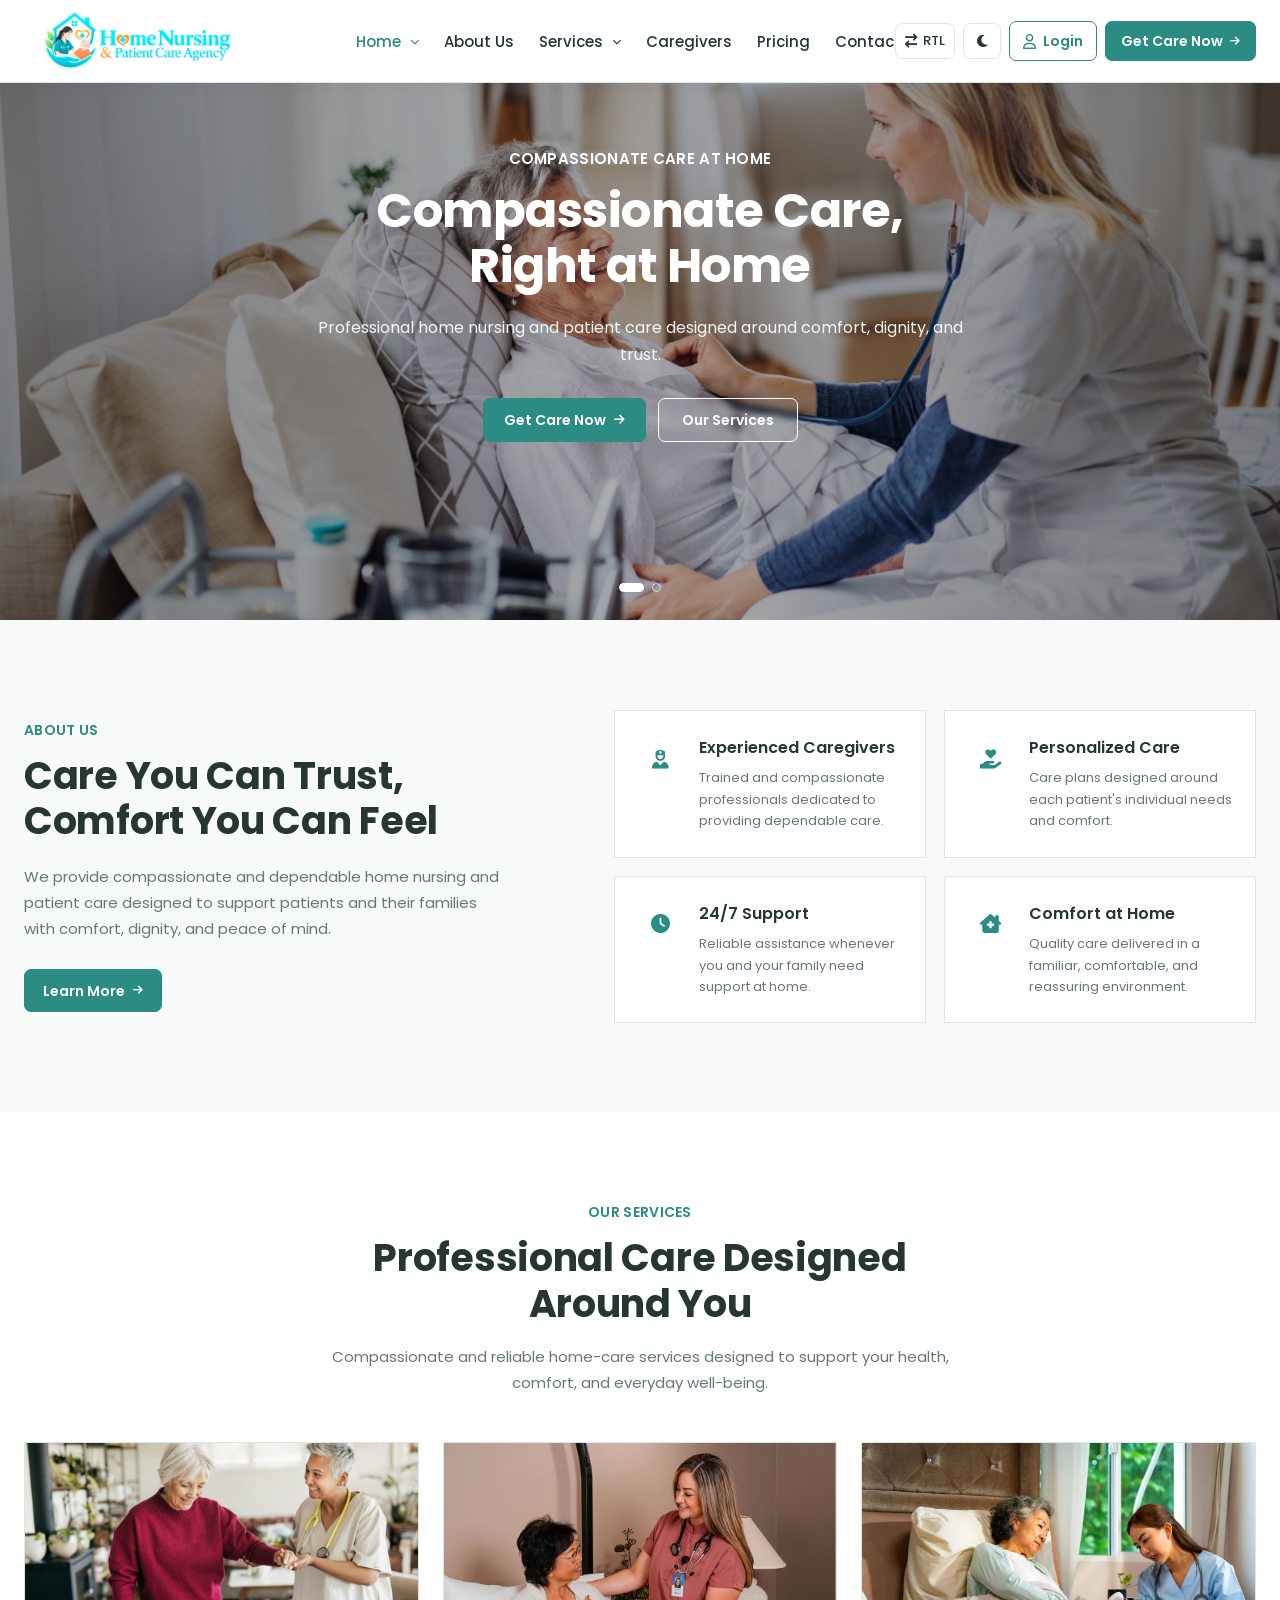
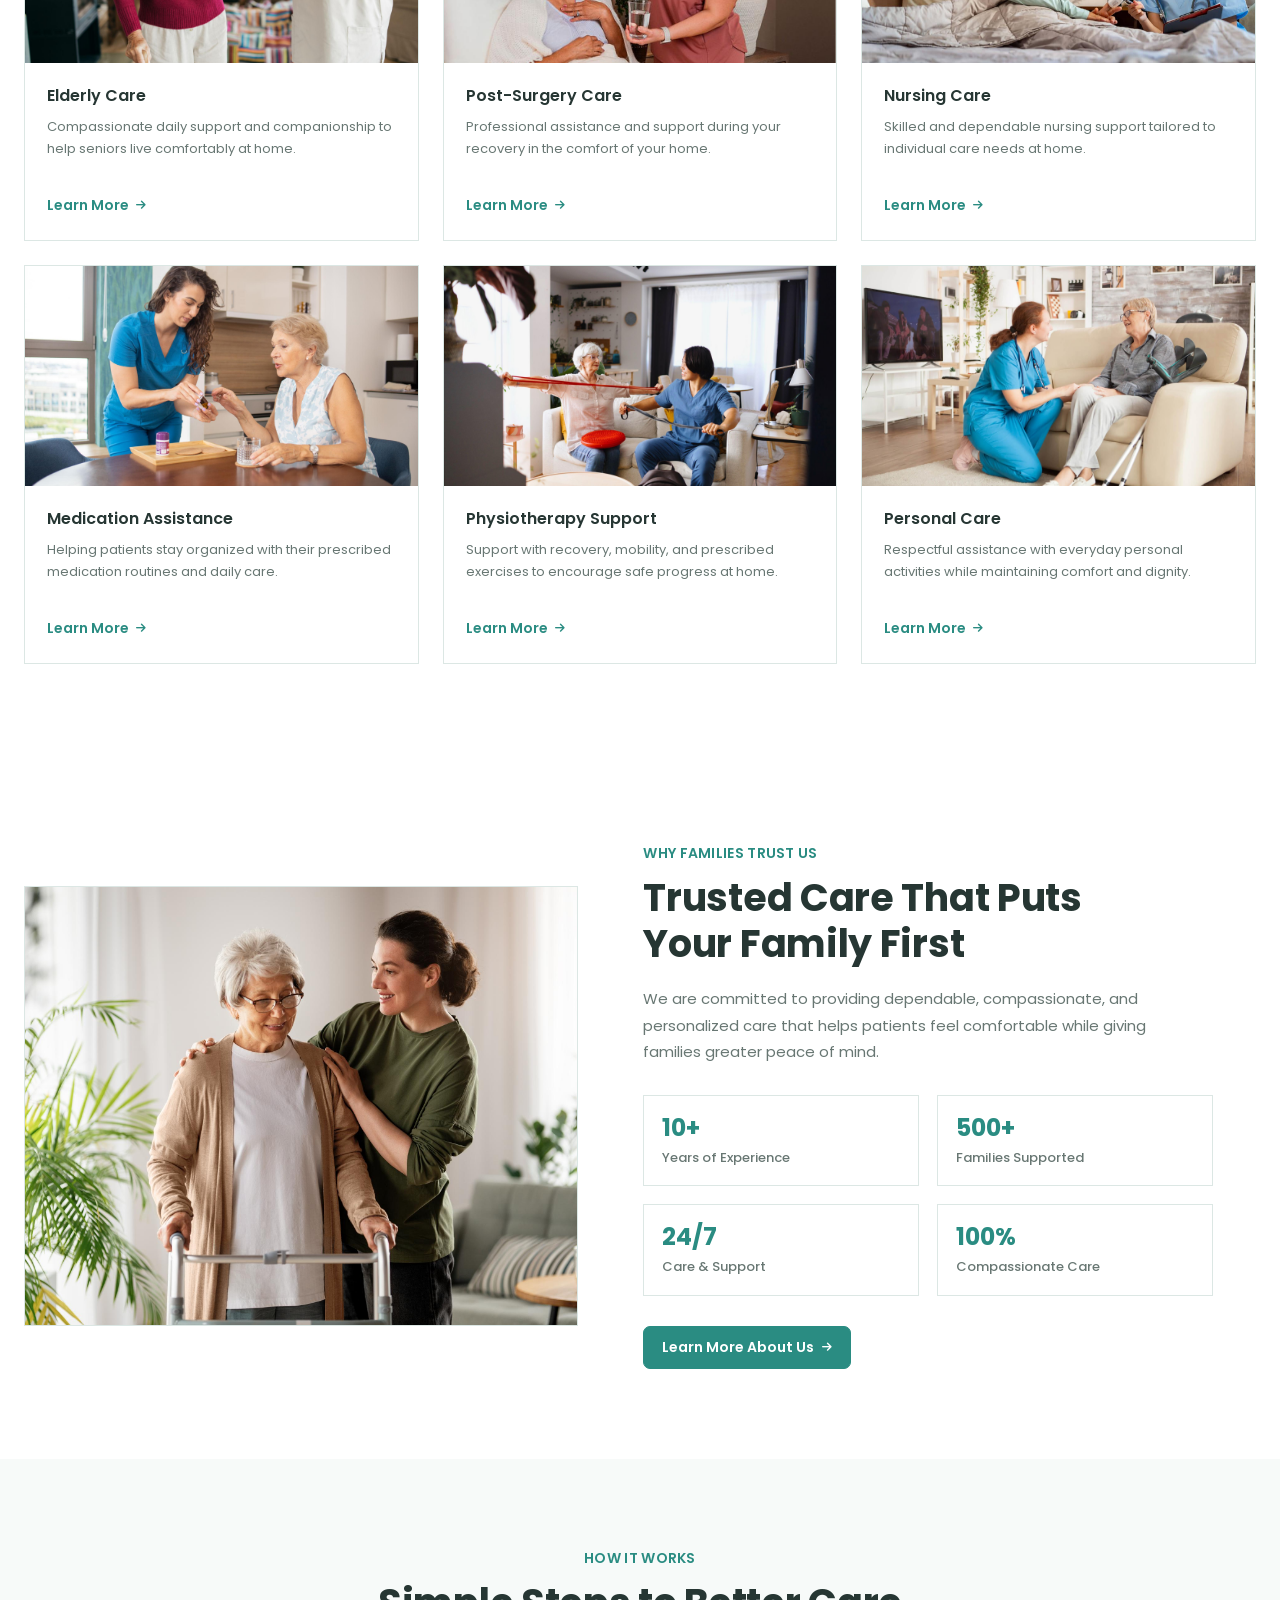
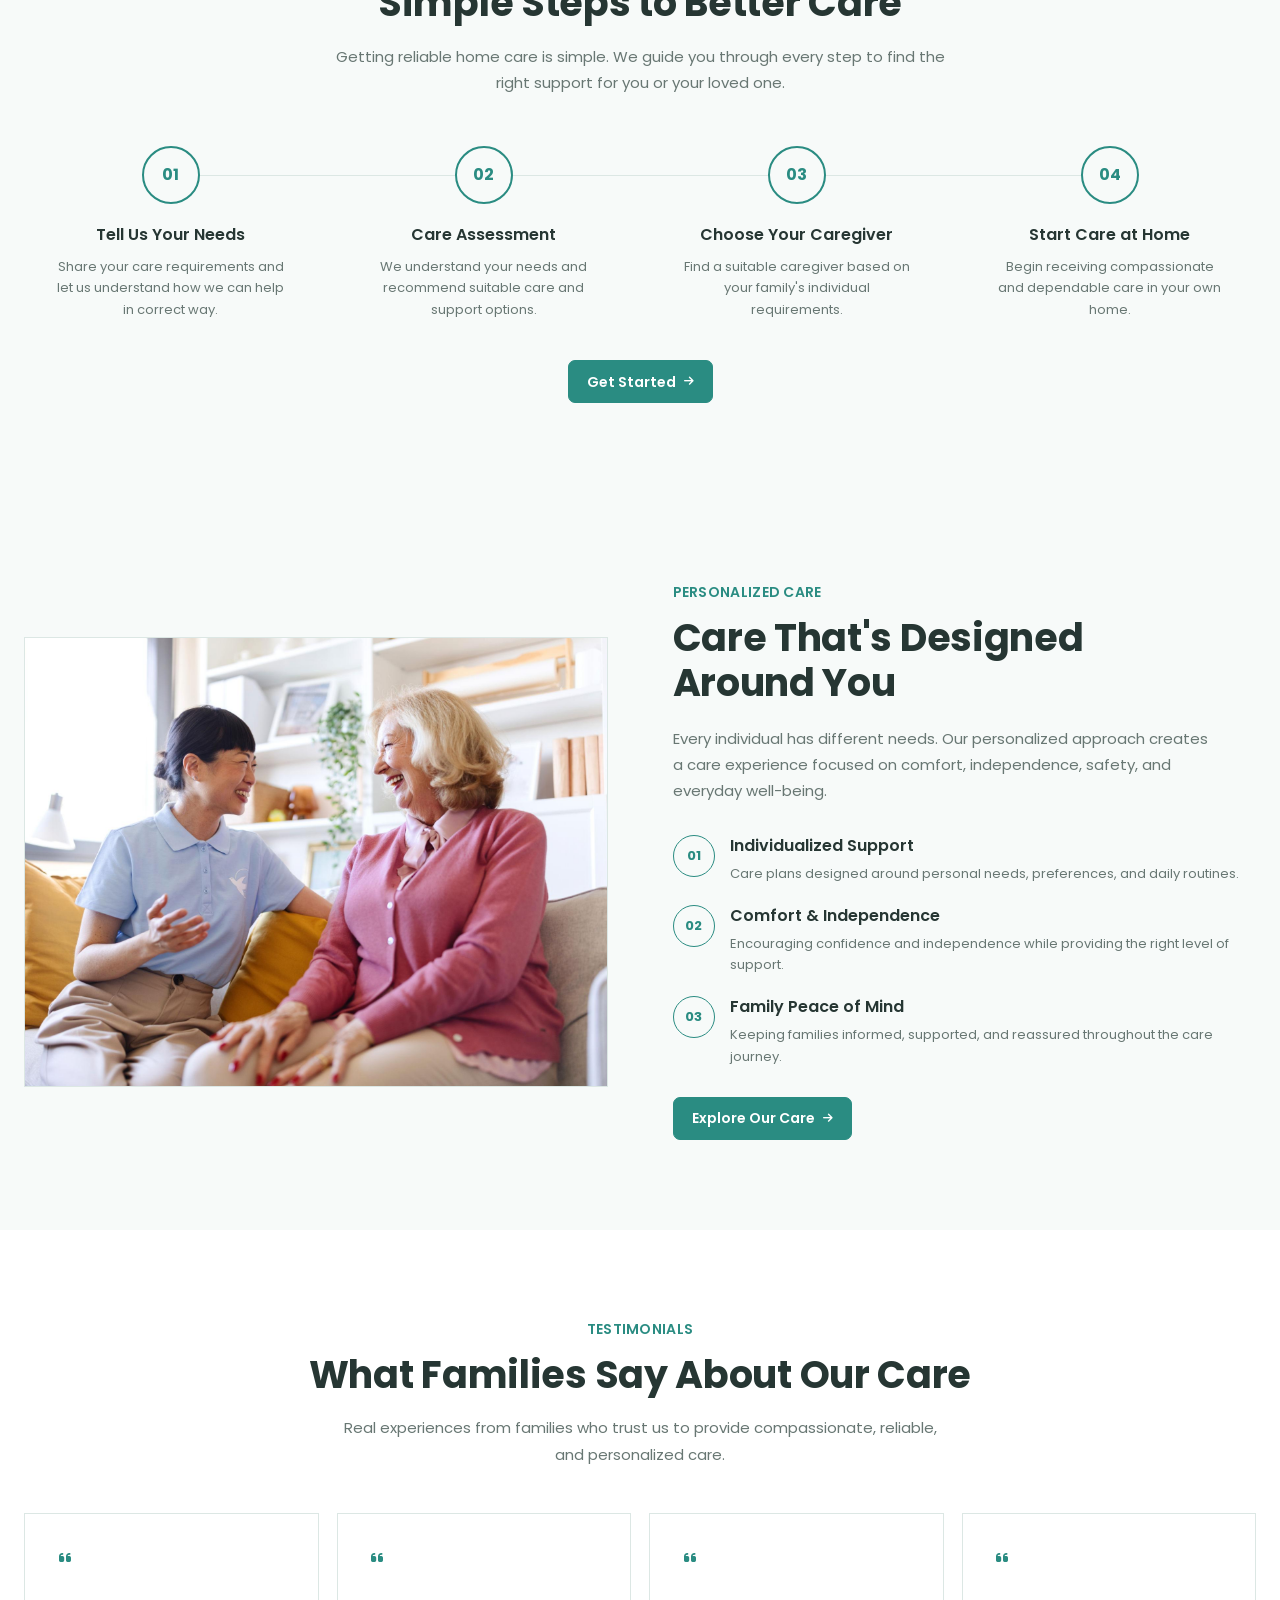
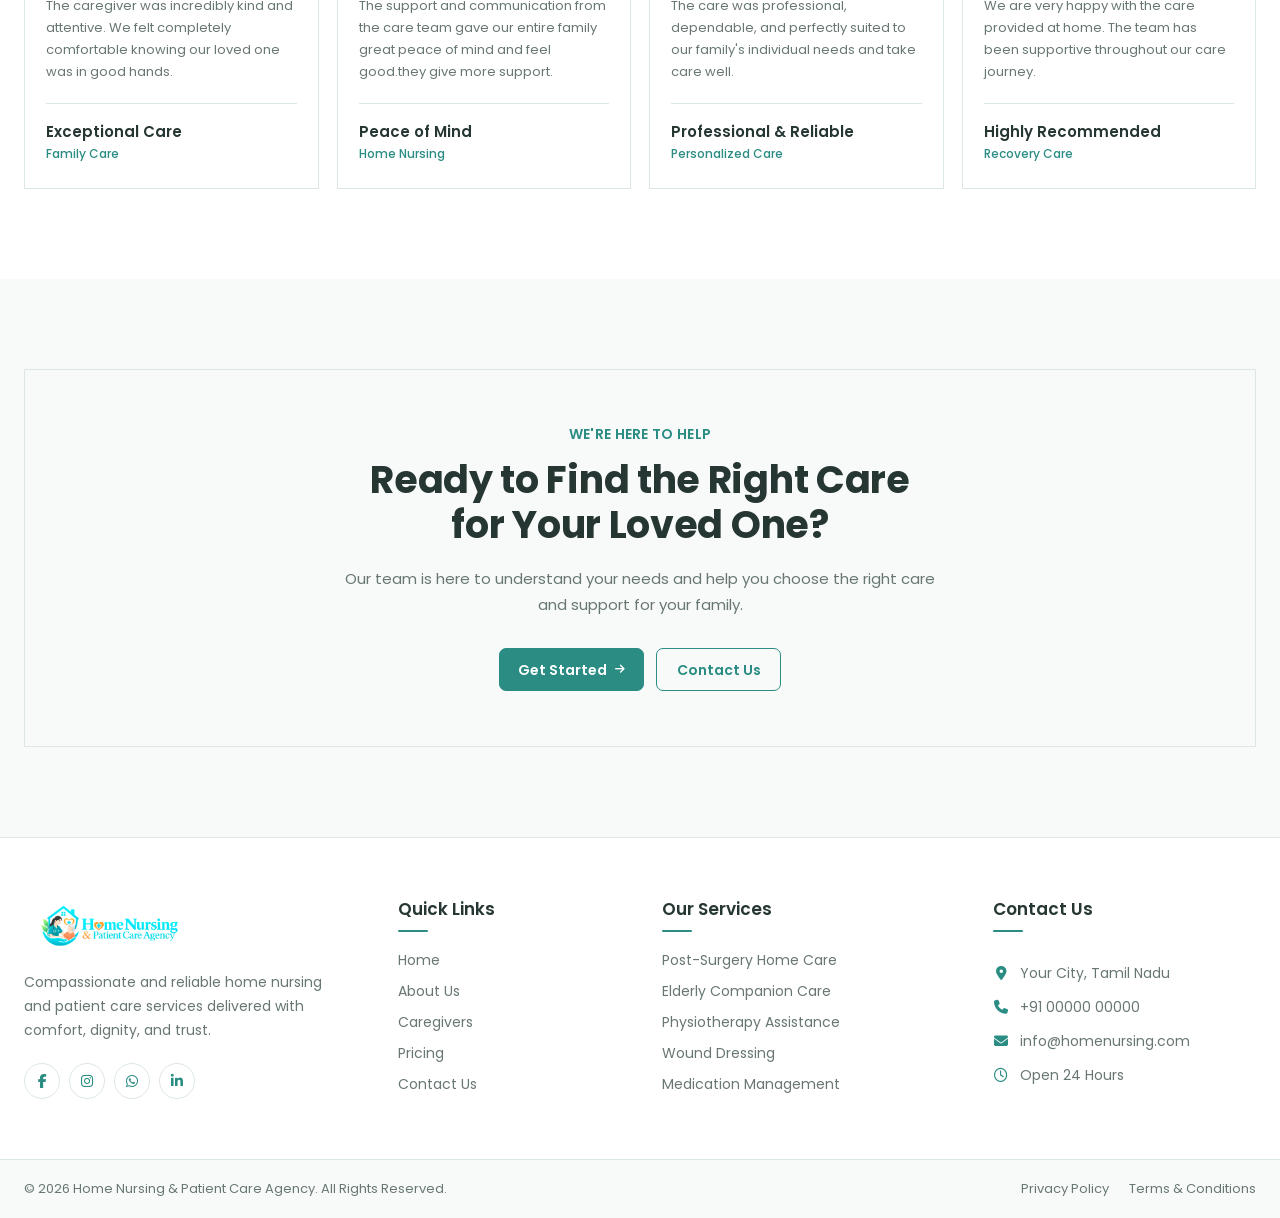
==== index.html @ c0f2a8a2 "Add files via upload" ====
<!DOCTYPE html>

<html lang="en">

<head>
  <meta charset="UTF-8">
  <meta name="viewport" content="width=device-width, initial-scale=1.0">
  <title>CareNest | Compassionate Home Nursing & Healthcare</title>

  <!-- Favicon -->

  <link rel="icon" type="image/png" href="images/logo.png">

  <!-- Google Fonts -->

  <link rel="preconnect" href="https://fonts.googleapis.com">

<link rel="preconnect"
      href="https://fonts.gstatic.com"
      crossorigin>

<link href="https://fonts.googleapis.com/css2?family=Poppins:wght@400;500;600;700&display=swap"
      rel="stylesheet">

<link rel="stylesheet"
      href="https://cdnjs.cloudflare.com/ajax/libs/font-awesome/6.5.1/css/all.min.css">


  <!-- CSS -->

  <link rel="stylesheet" href="css/style.css">
  <link rel="stylesheet" href="css/responsive.css">
</head>

<body>
    <!-- =========================================================
     SITE 8 - HOME NURSING & PATIENT CARE AGENCY
     HEADER
========================================================= -->

<header class="site-header" id="siteHeader">

    <div class="header-container">

        <!-- =========================
             LOGO
        ========================== -->
        <a href="index.html" class="site-logo" aria-label="Home Nursing & Patient Care Agency">

            <img
                src="images/logo.png"
                alt="Home Nursing & Patient Care Agency Logo"
                class="logo-image"
            >

        </a>


        <!-- =========================
             DESKTOP NAVIGATION
        ========================== -->
        <nav class="main-navigation" id="mainNavigation">

            <ul class="nav-list">

                <!-- HOME DROPDOWN -->
                <li class="nav-item has-dropdown">

                    <button
                        class="nav-link dropdown-toggle active"
                        type="button"
                        aria-expanded="false"
                        aria-haspopup="true"
                    >
                        <span>Home</span>
                        <i class="fa-solid fa-chevron-down dropdown-icon"></i>
                    </button>

                    <ul class="dropdown-menu home-dropdown">

                        <li>
                            <a href="index.html" class="dropdown-link active">
                                Home 1
                            </a>
                        </li>

                        <li>
                            <a href="home2.html" class="dropdown-link">
                                Home 2
                            </a>
                        </li>

                    </ul>

                </li>


                <!-- ABOUT US -->
                <li class="nav-item">

                    <a href="about.html" class="nav-link">
                        About Us
                    </a>

                </li>


                <!-- SERVICES DROPDOWN -->
                <li class="nav-item has-dropdown">

                    <button
                        class="nav-link dropdown-toggle"
                        type="button"
                        aria-expanded="false"
                        aria-haspopup="true"
                    >
                        <span>Services</span>
                        <i class="fa-solid fa-chevron-down dropdown-icon"></i>
                    </button>

                    <ul class="dropdown-menu services-dropdown">

                        <li>
                            <a href="post-surgery.html" class="dropdown-link">
                                Post-Surgery Home Care
                            </a>
                        </li>

                        <li>
                            <a href="elderly-care.html" class="dropdown-link">
                                Elderly Companion Care
                            </a>
                        </li>

                        <li>
                            <a href="physiotherapy.html" class="dropdown-link">
                                Physiotherapy Assistance
                            </a>
                        </li>

                        <li>
                            <a href="wound-dressing.html" class="dropdown-link">
                                Wound Dressing
                            </a>
                        </li>

                        <li>
                            <a href="medication.html" class="dropdown-link">
                                Medication Management
                            </a>
                        </li>

                    </ul>

                </li>


                <!-- CAREGIVERS -->
                <li class="nav-item">

                    <a href="caregivers.html" class="nav-link">
                        Caregivers
                    </a>

                </li>


                <!-- PRICING -->
                <li class="nav-item">

                    <a href="pricing.html" class="nav-link">
                        Pricing
                    </a>

                </li>


                <!-- CONTACT -->
                <li class="nav-item">

                    <a href="contact.html" class="nav-link">
                        Contact Us
                    </a>

                </li>

            </ul>

        </nav>


        <!-- =========================
             HEADER ACTIONS
        ========================== -->
        <div class="header-actions">

            <!-- RTL BUTTON -->
            <button
                type="button"
                class="header-icon-button rtl-toggle"
                id="rtlToggle"
                aria-label="Toggle RTL direction"
                title="Toggle RTL"
            >
                <i class="fa-solid fa-arrow-right-arrow-left"></i>
                <span>RTL</span>
            </button>


            <!-- DARK MODE -->
            <button
                type="button"
                class="header-icon-button theme-toggle"
                id="themeToggle"
                aria-label="Toggle dark mode"
                title="Toggle dark mode"
            >
                <i class="fa-solid fa-moon theme-icon"></i>
            </button>


            <!-- LOGIN -->
            <a href="login.html" class="login-button">
                <i class="fa-regular fa-user"></i>
                <span>Login</span>
            </a>


            <!-- GET CARE NOW -->
            <a href="carenow.html" class="care-button">
                <span>Get Care Now</span>
                <i class="fa-solid fa-arrow-right"></i>
            </a>

        </div>


        <!-- =========================
             MOBILE HAMBURGER
        ========================== -->
        <button
            type="button"
            class="hamburger-button"
            id="hamburgerButton"
            aria-label="Open navigation menu"
            aria-expanded="false"
            aria-controls="mobileMenu"
        >

            <span class="hamburger-line"></span>
            <span class="hamburger-line"></span>
            <span class="hamburger-line"></span>

        </button>

    </div>


    <!-- =====================================================
         MOBILE NAVIGATION
    ====================================================== -->
    <div class="mobile-menu" id="mobileMenu">

        <div class="mobile-menu-inner">

            <!-- MOBILE NAVIGATION -->
            <nav class="mobile-navigation">

                <ul class="mobile-nav-list">

                    <!-- MOBILE HOME DROPDOWN -->
                    <li class="mobile-nav-item mobile-has-dropdown">

                        <button
                            type="button"
                            class="mobile-nav-link mobile-dropdown-toggle active"
                            aria-expanded="false"
                        >

                            <span>Home</span>

                            <i class="fa-solid fa-chevron-down"></i>

                        </button>


                        <ul class="mobile-dropdown-menu">

                            <li>
                                <a href="index.html" class="mobile-dropdown-link active">
                                    Home 1
                                </a>
                            </li>

                            <li>
                                <a href="home2.html" class="mobile-dropdown-link">
                                    Home 2
                                </a>
                            </li>

                        </ul>

                    </li>


                    <!-- ABOUT -->
                    <li class="mobile-nav-item">

                        <a href="about.html" class="mobile-nav-link">
                            About Us
                        </a>

                    </li>


                    <!-- MOBILE SERVICES DROPDOWN -->
                    <li class="mobile-nav-item mobile-has-dropdown">

                        <button
                            type="button"
                            class="mobile-nav-link mobile-dropdown-toggle"
                            aria-expanded="false"
                        >

                            <span>Services</span>

                            <i class="fa-solid fa-chevron-down"></i>

                        </button>


                        <ul class="mobile-dropdown-menu">

                            <li>
                                <a
                                    href="post-surgery.html"
                                    class="mobile-dropdown-link"
                                >
                                    Post-Surgery Home Care
                                </a>
                            </li>

                            <li>
                                <a
                                    href="elderly-care.html"
                                    class="mobile-dropdown-link"
                                >
                                    Elderly Companion Care
                                </a>
                            </li>

                            <li>
                                <a
                                    href="physiotherapy.html"
                                    class="mobile-dropdown-link"
                                >
                                    Physiotherapy Assistance
                                </a>
                            </li>

                            <li>
                                <a
                                    href="wound-dressing.html"
                                    class="mobile-dropdown-link"
                                >
                                    Wound Dressing
                                </a>
                            </li>

                            <li>
                                <a
                                    href="medication.html"
                                    class="mobile-dropdown-link"
                                >
                                    Medication Management
                                </a>
                            </li>

                        </ul>

                    </li>


                    <!-- CAREGIVERS -->
                    <li class="mobile-nav-item">

                        <a href="caregivers.html" class="mobile-nav-link">
                            Caregivers
                        </a>

                    </li>


                    <!-- PRICING -->
                    <li class="mobile-nav-item">

                        <a href="pricing.html" class="mobile-nav-link">
                            Pricing
                        </a>

                    </li>


                    <!-- CONTACT -->
                    <li class="mobile-nav-item">

                        <a href="contact.html" class="mobile-nav-link">
                            Contact Us
                        </a>

                    </li>

                </ul>

            </nav>


            <!-- =============================================
                 MOBILE ACTIONS
            ============================================== -->
            <div class="mobile-header-actions">

                <!-- RTL -->
                <button
                    type="button"
                    class="mobile-action-button rtl-toggle"
                    id="mobileRtlToggle"
                >
                    <i class="fa-solid fa-arrow-right-arrow-left"></i>
                    <span>RTL</span>
                </button>


                <!-- DARK MODE -->
                <button
                    type="button"
                    class="mobile-action-button theme-toggle"
                    id="mobileThemeToggle"
                >
                    <i class="fa-solid fa-moon theme-icon"></i>
                    <span>Dark Mode</span>
                </button>


                <!-- LOGIN -->
                <a href="login.html" class="mobile-login-button">

                    <i class="fa-regular fa-user"></i>
                    <span>Login</span>

                </a>


                <!-- GET CARE NOW -->
                <a href="carenow.html" class="mobile-care-button">

                    <span>Get Care Now</span>

                    <i class="fa-solid fa-arrow-right"></i>

                </a>

            </div>

        </div>

    </div>

</header>
<!-- =========================================================
     HOME 1 - HERO SECTION
     2 SLIDES | CENTER CONTENT | IMAGE BACKGROUND
     NO PREVIOUS / NEXT BUTTONS
========================================================= -->

<section class="hero-section" id="homeHero">

    <div class="hero-slider">

        <!-- =================================================
             SLIDE 1
        ================================================== -->

        <div class="hero-slide active"
             style="background-image: url('images/hero-home1.jpg');">

            <div class="hero-overlay"></div>

            <div class="hero-content">

                <span class="hero-subtitle">
                    Compassionate Care at Home
                </span>

                <h1 class="hero-title">
                    Compassionate Care,
                    <br>
                    Right at Home
                </h1>

                <p class="hero-description">
                    Professional home nursing and patient care
                    designed around comfort, dignity, and trust.
                </p>

                <div class="hero-actions">

                    <a href="contact.html"
                       class="hero-primary-button">

                        <span>Get Care Now</span>

                        <i class="fa-solid fa-arrow-right"></i>

                    </a>

                    <a href="#services"
                       class="hero-secondary-button">

                        <span>Our Services</span>

                    </a>

                </div>

            </div>

        </div>


        <!-- =================================================
             SLIDE 2
        ================================================== -->

        <div class="hero-slide"
             style="background-image: url('images/hero1-home1.jpg');">

            <div class="hero-overlay"></div>

            <div class="hero-content">

                <span class="hero-subtitle">
                    Trusted Support for Every Journey
                </span>

                <h2 class="hero-title">
                    Trusted Support for
                    <br>
                    Every Stage of Recovery
                </h2>

                <p class="hero-description">
                    From post-surgery care to elderly assistance,
                    our caregivers are here to support you and
                    your family.
                </p>

                <div class="hero-actions">

                    <a href="caregivers.html"
                       class="hero-primary-button">

                        <span>Book a Caregiver</span>

                        <i class="fa-solid fa-arrow-right"></i>

                    </a>

                    <a href="about.html"
                       class="hero-secondary-button">

                        <span>Learn More</span>

                    </a>

                </div>

            </div>

        </div>

    </div>


    <!-- =================================================
         SLIDE INDICATORS
         NO PREVIOUS / NEXT BUTTONS
    ================================================== -->

    <div class="hero-indicators"
         aria-label="Hero slides">

        <button
            type="button"
            class="hero-indicator active"
            data-slide="0"
            aria-label="Slide 1">
        </button>

        <button
            type="button"
            class="hero-indicator"
            data-slide="1"
            aria-label="Slide 2">
        </button>

    </div>

</section>
<!-- =========================================================
     HOME 1 - WHY CHOOSE US
     PART 1: HTML
========================================================= -->

<section class="why-choose-section" id="whyChoose">

    <div class="why-choose-container">

        <!-- =================================================
             LEFT CONTENT
        ================================================== -->

        <div class="why-choose-content">

            <span class="section-subtitle">
                About Us
            </span>

            <h2 class="section-title">
                Care You Can Trust,
                <br>
                Comfort You Can Feel
            </h2>

            <p class="why-choose-description">
                We provide compassionate and dependable home
                nursing and patient care designed to support
                patients and their families with comfort,
                dignity, and peace of mind.
            </p>

            <a href="about.html"
               class="why-choose-button">

                <span>Learn More</span>

                <i class="fa-solid fa-arrow-right"></i>

            </a>

        </div>


        <!-- =================================================
             RIGHT BENEFITS
        ================================================== -->

        <div class="why-choose-grid">

            <!-- Benefit 1 -->

            <div class="why-choose-card">

                <div class="why-choose-icon">
                    <i class="fa-solid fa-user-nurse"></i>
                </div>

                <div class="why-choose-card-content">

                    <h3>
                        Experienced Caregivers
                    </h3>

                    <p>
                        Trained and compassionate professionals
                        dedicated to providing dependable care.
                    </p>

                </div>

            </div>


            <!-- Benefit 2 -->

            <div class="why-choose-card">

                <div class="why-choose-icon">
                    <i class="fa-solid fa-hand-holding-heart"></i>
                </div>

                <div class="why-choose-card-content">

                    <h3>
                        Personalized Care
                    </h3>

                    <p>
                        Care plans designed around each
                        patient's individual needs and comfort.
                    </p>

                </div>

            </div>


            <!-- Benefit 3 -->

            <div class="why-choose-card">

                <div class="why-choose-icon">
                    <i class="fa-solid fa-clock"></i>
                </div>

                <div class="why-choose-card-content">

                    <h3>
                        24/7 Support
                    </h3>

                    <p>
                        Reliable assistance whenever you and
                        your family need support at home.
                    </p>

                </div>

            </div>


            <!-- Benefit 4 -->

            <div class="why-choose-card">

                <div class="why-choose-icon">
                    <i class="fa-solid fa-house-chimney-medical"></i>
                </div>

                <div class="why-choose-card-content">

                    <h3>
                        Comfort at Home
                    </h3>

                    <p>
                        Quality care delivered in a familiar,
                        comfortable, and reassuring environment.
                    </p>

                </div>

            </div>

        </div>

    </div>

</section>
<!-- =========================================================
     HOME 1 - OUR SERVICES
     PART 1: HTML
     IMAGE BASED SERVICE CARDS
========================================================= -->

<section class="services-section" id="services">

    <div class="services-container">

        <!-- =================================================
             SECTION HEADER
        ================================================== -->

        <div class="services-header">

            <span class="section-subtitle">
                Our Services
            </span>

            <h2 class="section-title">
                Professional Care Designed
                <br>
                Around You
            </h2>

            <p class="services-intro">
                Compassionate and reliable home-care services
                designed to support your health, comfort, and
                everyday well-being.
            </p>

        </div>


        <!-- =================================================
             SERVICES GRID
        ================================================== -->

        <div class="services-grid">


            <!-- =================================================
                 SERVICE 1 - ELDERLY CARE
            ================================================== -->

            <article class="service-card">

                <div class="service-image">

                    <img
                        src="images/service-elderly-care.jpg"
                        alt="Elderly care at home"
                        loading="lazy"
                    >

                </div>

                <div class="service-content">

                    <h3>
                        Elderly Care
                    </h3>

                    <p>
                        Compassionate daily support and
                        companionship to help seniors live
                        comfortably at home.
                    </p>

                    <a href="services.html#elderly-care"
                       class="service-link">

                        <span>Learn More</span>

                        <i class="fa-solid fa-arrow-right"></i>

                    </a>

                </div>

            </article>


            <!-- =================================================
                 SERVICE 2 - POST SURGERY CARE
            ================================================== -->

            <article class="service-card">

                <div class="service-image">

                    <img
                        src="images/service-post-surgery.jpg"
                        alt="Post-surgery care at home"
                        loading="lazy"
                    >

                </div>

                <div class="service-content">

                    <h3>
                        Post-Surgery Care
                    </h3>

                    <p>
                        Professional assistance and support
                        during your recovery in the comfort
                        of your home.
                    </p>

                    <a href="services.html#post-surgery-care"
                       class="service-link">

                        <span>Learn More</span>

                        <i class="fa-solid fa-arrow-right"></i>

                    </a>

                </div>

            </article>


            <!-- =================================================
                 SERVICE 3 - NURSING CARE
            ================================================== -->

            <article class="service-card">

                <div class="service-image">

                    <img
                        src="images/service-nursing-care.jpg"
                        alt="Professional nursing care at home"
                        loading="lazy"
                    >

                </div>

                <div class="service-content">

                    <h3>
                        Nursing Care
                    </h3>

                    <p>
                        Skilled and dependable nursing support
                        tailored to individual care needs
                        at home.
                    </p>

                    <a href="services.html#nursing-care"
                       class="service-link">

                        <span>Learn More</span>

                        <i class="fa-solid fa-arrow-right"></i>

                    </a>

                </div>

            </article>


            <!-- =================================================
                 SERVICE 4 - MEDICATION ASSISTANCE
            ================================================== -->

            <article class="service-card">

                <div class="service-image">

                    <img
                        src="images/service-medication.jpg"
                        alt="Medication assistance at home"
                        loading="lazy"
                    >

                </div>

                <div class="service-content">

                    <h3>
                        Medication Assistance
                    </h3>

                    <p>
                        Helping patients stay organized with
                        their prescribed medication routines
                        and daily care.
                    </p>

                    <a href="services.html#medication-assistance"
                       class="service-link">

                        <span>Learn More</span>

                        <i class="fa-solid fa-arrow-right"></i>

                    </a>

                </div>

            </article>


            <!-- =================================================
                 SERVICE 5 - PHYSIOTHERAPY SUPPORT
            ================================================== -->

            <article class="service-card">

                <div class="service-image">

                    <img
                        src="images/service-physiotherapy.jpg"
                        alt="Physiotherapy support at home"
                        loading="lazy"
                    >

                </div>

                <div class="service-content">

                    <h3>
                        Physiotherapy Support
                    </h3>

                    <p>
                        Support with recovery, mobility, and
                        prescribed exercises to encourage
                        safe progress at home.
                    </p>

                    <a href="services.html#physiotherapy"
                       class="service-link">

                        <span>Learn More</span>

                        <i class="fa-solid fa-arrow-right"></i>

                    </a>

                </div>

            </article>


            <!-- =================================================
                 SERVICE 6 - PERSONAL CARE
            ================================================== -->

            <article class="service-card">

                <div class="service-image">

                    <img
                        src="images/service-personal-care.jpg"
                        alt="Personal care assistance at home"
                        loading="lazy"
                    >

                </div>

                <div class="service-content">

                    <h3>
                        Personal Care
                    </h3>

                    <p>
                        Respectful assistance with everyday
                        personal activities while maintaining
                        comfort and dignity.
                    </p>

                    <a href="services.html#personal-care"
                       class="service-link">

                        <span>Learn More</span>

                        <i class="fa-solid fa-arrow-right"></i>

                    </a>

                </div>

            </article>


        </div>

    </div>

</section>
<!-- =========================================================
     HOME 1 - WHY FAMILIES TRUST US
     PART 1: HTML
========================================================= -->

<section class="trust-section" id="whyTrust">

    <div class="trust-container">

        <!-- =================================================
             LEFT IMAGE
        ================================================== -->

        <div class="trust-image-wrapper">

            <img
                src="images/why-families-trust.jpg"
                alt="Caregiver providing compassionate care at home"
                loading="lazy"
            >

        </div>


        <!-- =================================================
             RIGHT CONTENT
        ================================================== -->

        <div class="trust-content">

            <span class="section-subtitle">
                Why Families Trust Us
            </span>

            <h2 class="section-title">
                Trusted Care That Puts
                <br>
                Your Family First
            </h2>

            <p class="trust-description">
                We are committed to providing dependable,
                compassionate, and personalized care that
                helps patients feel comfortable while giving
                families greater peace of mind.
            </p>


            <!-- =================================================
                 TRUST STATS
            ================================================== -->

            <div class="trust-stats">


                <!-- STAT 1 -->

                <div class="trust-stat">

                    <strong>
                        10+
                    </strong>

                    <span>
                        Years of Experience
                    </span>

                </div>


                <!-- STAT 2 -->

                <div class="trust-stat">

                    <strong>
                        500+
                    </strong>

                    <span>
                        Families Supported
                    </span>

                </div>


                <!-- STAT 3 -->

                <div class="trust-stat">

                    <strong>
                        24/7
                    </strong>

                    <span>
                        Care &amp; Support
                    </span>

                </div>


                <!-- STAT 4 -->

                <div class="trust-stat">

                    <strong>
                        100%
                    </strong>

                    <span>
                        Compassionate Care
                    </span>

                </div>


            </div>


            <!-- =================================================
                 CTA
            ================================================== -->

            <a href="about.html"
               class="trust-button">

                <span>
                    Learn More About Us
                </span>

                <i class="fa-solid fa-arrow-right"></i>

            </a>

        </div>

    </div>

</section>
<!-- =========================================================
     HOME 1 - HOW IT WORKS
     PART 1: HTML
     4 STEP CARE PROCESS
========================================================= -->

<section class="how-it-works-section" id="howItWorks">

    <div class="how-it-works-container">

        <!-- =================================================
             SECTION HEADER
        ================================================== -->

        <div class="how-it-works-header">

            <span class="section-subtitle">
                How It Works
            </span>

            <h2 class="section-title">
                Simple Steps to Better Care
            </h2>

            <p class="how-it-works-intro">
                Getting reliable home care is simple.
                We guide you through every step to find
                the right support for you or your loved one.
            </p>

        </div>


        <!-- =================================================
             PROCESS STEPS
        ================================================== -->

        <div class="how-it-works-steps">


            <!-- =================================================
                 STEP 1
            ================================================== -->

            <div class="care-step">

                <div class="care-step-number">
                    01
                </div>

                <div class="care-step-line"></div>

                <div class="care-step-content">

                    <h3>
                        Tell Us Your Needs
                    </h3>

                    <p>
                        Share your care requirements and
                        let us understand how we can help in correct way.
                    </p>

                </div>

            </div>


            <!-- =================================================
                 STEP 2
            ================================================== -->

            <div class="care-step">

                <div class="care-step-number">
                    02
                </div>

                <div class="care-step-line"></div>

                <div class="care-step-content">

                    <h3>
                        Care Assessment
                    </h3>

                    <p>
                        We understand your needs and recommend
                        suitable care and support options.
                    </p>

                </div>

            </div>


            <!-- =================================================
                 STEP 3
            ================================================== -->

            <div class="care-step">

                <div class="care-step-number">
                    03
                </div>

                <div class="care-step-line"></div>

                <div class="care-step-content">

                    <h3>
                        Choose Your Caregiver
                    </h3>

                    <p>
                        Find a suitable caregiver based on
                        your family's individual requirements.
                    </p>

                </div>

            </div>


            <!-- =================================================
                 STEP 4
            ================================================== -->

            <div class="care-step">

                <div class="care-step-number">
                    04
                </div>

                <div class="care-step-content">

                    <h3>
                        Start Care at Home
                    </h3>

                    <p>
                        Begin receiving compassionate and
                        dependable care in your own home.
                    </p>

                </div>

            </div>


        </div>


        <!-- =================================================
             CTA
        ================================================== -->

        <div class="how-it-works-action">

            <a href="contact.html"
               class="how-it-works-button">

                <span>Get Started</span>

                <i class="fa-solid fa-arrow-right"></i>

            </a>

        </div>

    </div>

</section>
<!-- =========================================================
     HOME 1 - PERSONALIZED CARE
     PART 1: HTML
========================================================= -->

<section class="personalized-care-section" id="personalizedCare">

    <div class="personalized-care-container">

        <!-- =================================================
             IMAGE
        ================================================== -->

        <div class="personalized-care-image">

            <img
                src="images/personalized-care.jpg"
                alt="Caregiver providing personalized care at home"
                loading="lazy"
            >

        </div>


        <!-- =================================================
             CONTENT
        ================================================== -->

        <div class="personalized-care-content">

            <span class="section-subtitle">
                Personalized Care
            </span>

            <h2 class="section-title">
                Care That's Designed
                <br>
                Around You
            </h2>

            <p class="personalized-care-description">
                Every individual has different needs. Our
                personalized approach creates a care experience
                focused on comfort, independence, safety, and
                everyday well-being.
            </p>


            <!-- =================================================
                 CARE FEATURES
            ================================================== -->

            <div class="personalized-care-features">


                <!-- FEATURE 1 -->

                <div class="personalized-care-feature">

                    <div class="personalized-care-feature-number">
                        01
                    </div>

                    <div class="personalized-care-feature-content">

                        <h3>
                            Individualized Support
                        </h3>

                        <p>
                            Care plans designed around personal
                            needs, preferences, and daily routines.
                        </p>

                    </div>

                </div>


                <!-- FEATURE 2 -->

                <div class="personalized-care-feature">

                    <div class="personalized-care-feature-number">
                        02
                    </div>

                    <div class="personalized-care-feature-content">

                        <h3>
                            Comfort &amp; Independence
                        </h3>

                        <p>
                            Encouraging confidence and independence
                            while providing the right level of support.
                        </p>

                    </div>

                </div>


                <!-- FEATURE 3 -->

                <div class="personalized-care-feature">

                    <div class="personalized-care-feature-number">
                        03
                    </div>

                    <div class="personalized-care-feature-content">

                        <h3>
                            Family Peace of Mind
                        </h3>

                        <p>
                            Keeping families informed, supported,
                            and reassured throughout the care journey.
                        </p>

                    </div>

                </div>


            </div>


            <!-- =================================================
                 CTA
            ================================================== -->

            <a href="services.html"
               class="personalized-care-button">

                <span>
                    Explore Our Care
                </span>

                <i class="fa-solid fa-arrow-right"></i>

            </a>

        </div>

    </div>

</section>
<!-- =========================================================
     HOME 1 - TESTIMONIALS
     PART 1: HTML
     4 TESTIMONIAL CARDS
========================================================= -->

<section class="testimonials-section" id="testimonials">

    <div class="testimonials-container">

        <!-- =================================================
             SECTION HEADER
        ================================================== -->

        <div class="testimonials-header">

            <span class="section-subtitle">
                Testimonials
            </span>

            <h2 class="section-title">
                What Families Say About Our Care
            </h2>

            <p class="testimonials-intro">
                Real experiences from families who trust us
                to provide compassionate, reliable, and
                personalized care.
            </p>

        </div>


        <!-- =================================================
             TESTIMONIAL GRID
        ================================================== -->

        <div class="testimonials-grid">


            <!-- =================================================
                 TESTIMONIAL 1
            ================================================== -->

            <article class="testimonial-card">

                <div class="testimonial-quote">
                    <i class="fa-solid fa-quote-left"></i>
                </div>

                <p class="testimonial-text">
                    The caregiver was incredibly kind and
                    attentive. We felt completely comfortable
                    knowing our loved one was in good hands.
                </p>

                <div class="testimonial-divider"></div>

                <div class="testimonial-author">

                    <div class="testimonial-author-info">

                        <h3>
                            Exceptional Care
                        </h3>

                        <span>
                            Family Care
                        </span>

                    </div>

                </div>

            </article>


            <!-- =================================================
                 TESTIMONIAL 2
            ================================================== -->

            <article class="testimonial-card">

                <div class="testimonial-quote">
                    <i class="fa-solid fa-quote-left"></i>
                </div>

                <p class="testimonial-text">
                    The support and communication from the
                    care team gave our entire family great
                    peace of mind and feel good.they give more support.
                </p>

                <div class="testimonial-divider"></div>

                <div class="testimonial-author">

                    <div class="testimonial-author-info">

                        <h3>
                            Peace of Mind
                        </h3>

                        <span>
                            Home Nursing
                        </span>

                    </div>

                </div>

            </article>


            <!-- =================================================
                 TESTIMONIAL 3
            ================================================== -->

            <article class="testimonial-card">

                <div class="testimonial-quote">
                    <i class="fa-solid fa-quote-left"></i>
                </div>

                <p class="testimonial-text">
                    The care was professional, dependable,
                    and perfectly suited to our family's
                    individual needs and take care well.
                </p>

                <div class="testimonial-divider"></div>

                <div class="testimonial-author">

                    <div class="testimonial-author-info">

                        <h3>
                            Professional &amp; Reliable
                        </h3>

                        <span>
                            Personalized Care
                        </span>

                    </div>

                </div>

            </article>


            <!-- =================================================
                 TESTIMONIAL 4
            ================================================== -->

            <article class="testimonial-card">

                <div class="testimonial-quote">
                    <i class="fa-solid fa-quote-left"></i>
                </div>

                <p class="testimonial-text">
                    We are very happy with the care provided
                    at home. The team has been supportive
                    throughout our care journey.
                </p>

                <div class="testimonial-divider"></div>

                <div class="testimonial-author">

                    <div class="testimonial-author-info">

                        <h3>
                            Highly Recommended
                        </h3>

                        <span>
                            Recovery Care
                        </span>

                    </div>

                </div>

            </article>


        </div>

    </div>

</section>
<!-- =========================================================
     HOME 1 - FINAL CTA
     PART 1: HTML
========================================================= -->

<section class="final-cta-section" id="getCare">

    <div class="final-cta-container">

        <div class="final-cta-content">

            <span class="section-subtitle">
                We're Here to Help
            </span>

            <h2 class="section-title">
                Ready to Find the Right Care
                <br>
                for Your Loved One?
            </h2>

            <p class="final-cta-description">
                Our team is here to understand your needs
                and help you choose the right care and
                support for your family.
            </p>

            <div class="final-cta-buttons">

                <a href="contact.html"
                   class="final-cta-primary">

                    <span>
                        Get Started
                    </span>

                    <i class="fa-solid fa-arrow-right"></i>

                </a>

                <a href="contact.html"
                   class="final-cta-secondary">

                    <span>
                        Contact Us
                    </span>

                </a>

            </div>

        </div>

    </div>

</section>
<!-- =========================================================
     FOOTER
========================================================= -->

<footer class="site-footer">

    <div class="footer-container">

        <!-- =================================================
             FOOTER BRAND
        ================================================== -->

        <div class="footer-brand">

            <a href="home1.html" class="footer-logo">
                <img
                    src="images/logo.png"
                    alt="Home Nursing & Patient Care Agency"
                >
            </a>

            <p class="footer-description">
                Compassionate and reliable home nursing and
                patient care services delivered with comfort,
                dignity, and trust.
            </p>

            <div class="footer-social">

                <a href="#" aria-label="Facebook">
                    <i class="fa-brands fa-facebook-f"></i>
                </a>

                <a href="#" aria-label="Instagram">
                    <i class="fa-brands fa-instagram"></i>
                </a>

                <a href="#" aria-label="WhatsApp">
                    <i class="fa-brands fa-whatsapp"></i>
                </a>

                <a href="#" aria-label="LinkedIn">
                    <i class="fa-brands fa-linkedin-in"></i>
                </a>

            </div>

        </div>


        <!-- =================================================
             QUICK LINKS
        ================================================== -->

        <div class="footer-column">

            <h3 class="footer-title">
                Quick Links
            </h3>

            <ul class="footer-links">

                <li>
                    <a href="home1.html">Home</a>
                </li>

                <li>
                    <a href="about.html">About Us</a>
                </li>

                <li>
                    <a href="caregivers.html">Caregivers</a>
                </li>

                <li>
                    <a href="pricing.html">Pricing</a>
                </li>

                <li>
                    <a href="contact.html">Contact Us</a>
                </li>

            </ul>

        </div>


        <!-- =================================================
             OUR SERVICES
        ================================================== -->

        <div class="footer-column">

            <h3 class="footer-title">
                Our Services
            </h3>

            <ul class="footer-links">

                <li>
                    <a href="#">
                        Post-Surgery Home Care
                    </a>
                </li>

                <li>
                    <a href="#">
                        Elderly Companion Care
                    </a>
                </li>

                <li>
                    <a href="#">
                        Physiotherapy Assistance
                    </a>
                </li>

                <li>
                    <a href="#">
                        Wound Dressing
                    </a>
                </li>

                <li>
                    <a href="#">
                        Medication Management
                    </a>
                </li>

            </ul>

        </div>


        <!-- =================================================
             CONTACT INFORMATION
        ================================================== -->

        <div class="footer-column footer-contact">

            <h3 class="footer-title">
                Contact Us
            </h3>

            <div class="footer-contact-item">

                <i class="fa-solid fa-location-dot"></i>

                <span>
                    Your City, Tamil Nadu
                </span>

            </div>


            <div class="footer-contact-item">

                <i class="fa-solid fa-phone"></i>

                <a href="tel:+910000000000">
                    +91 00000 00000
                </a>

            </div>


            <div class="footer-contact-item">

                <i class="fa-solid fa-envelope"></i>

                <a href="mailto:info@homenursing.com">
                    info@homenursing.com
                </a>

            </div>


            <div class="footer-contact-item">

                <i class="fa-regular fa-clock"></i>

                <span>
                    Open 24 Hours
                </span>

            </div>

        </div>

    </div>


    <!-- =====================================================
         FOOTER BOTTOM
    ====================================================== -->

    <div class="footer-bottom">

        <div class="footer-bottom-container">

            <p>
                © 2026 Home Nursing & Patient Care Agency.
                All Rights Reserved.
            </p>

            <div class="footer-bottom-links">

                <a href="#">Privacy Policy</a>

                <a href="#">Terms & Conditions</a>

            </div>

        </div>

    </div>

</footer>


<!-- JS -->
<!-- Scroll To Top Button -->
<button class="scroll-top" id="scrollTop" aria-label="Scroll to top">
    <i class="fa-solid fa-arrow-up"></i>
</button>
  <script src="js/script.js"></script>

</body>
</html>
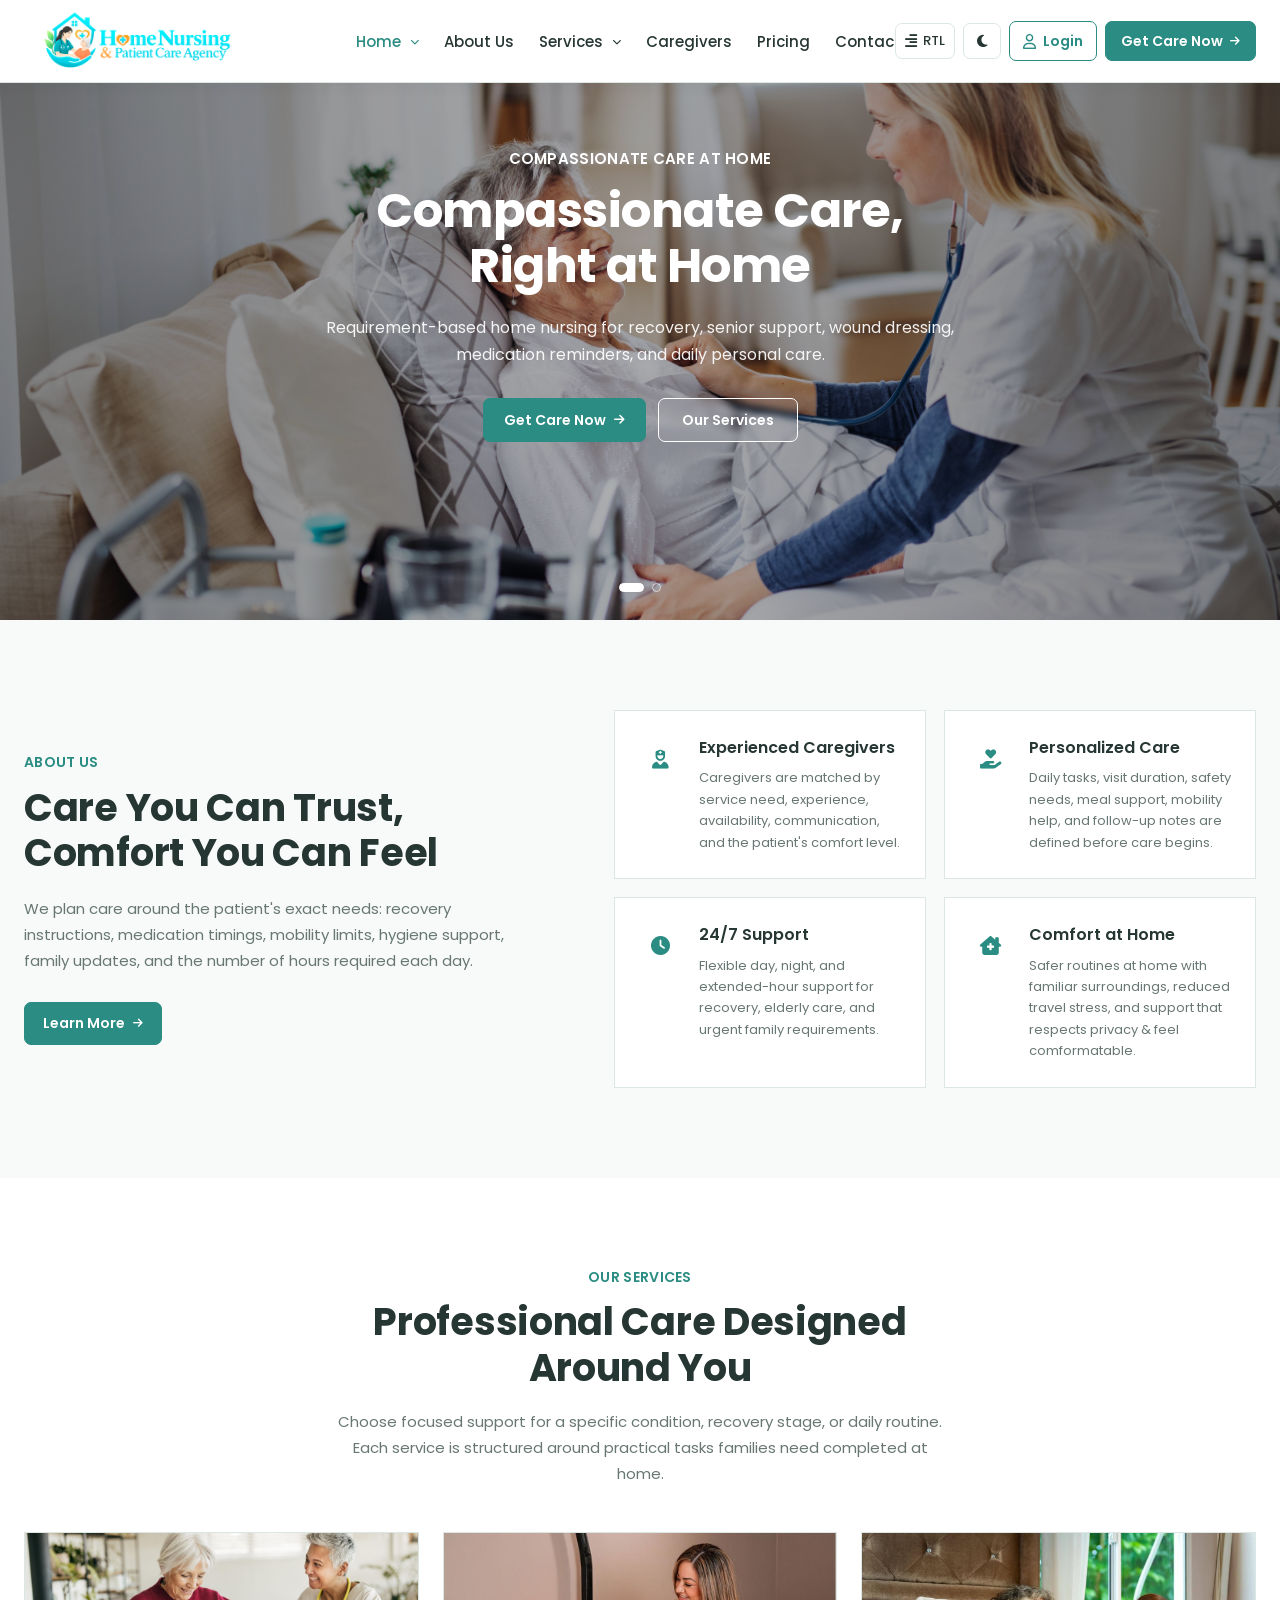
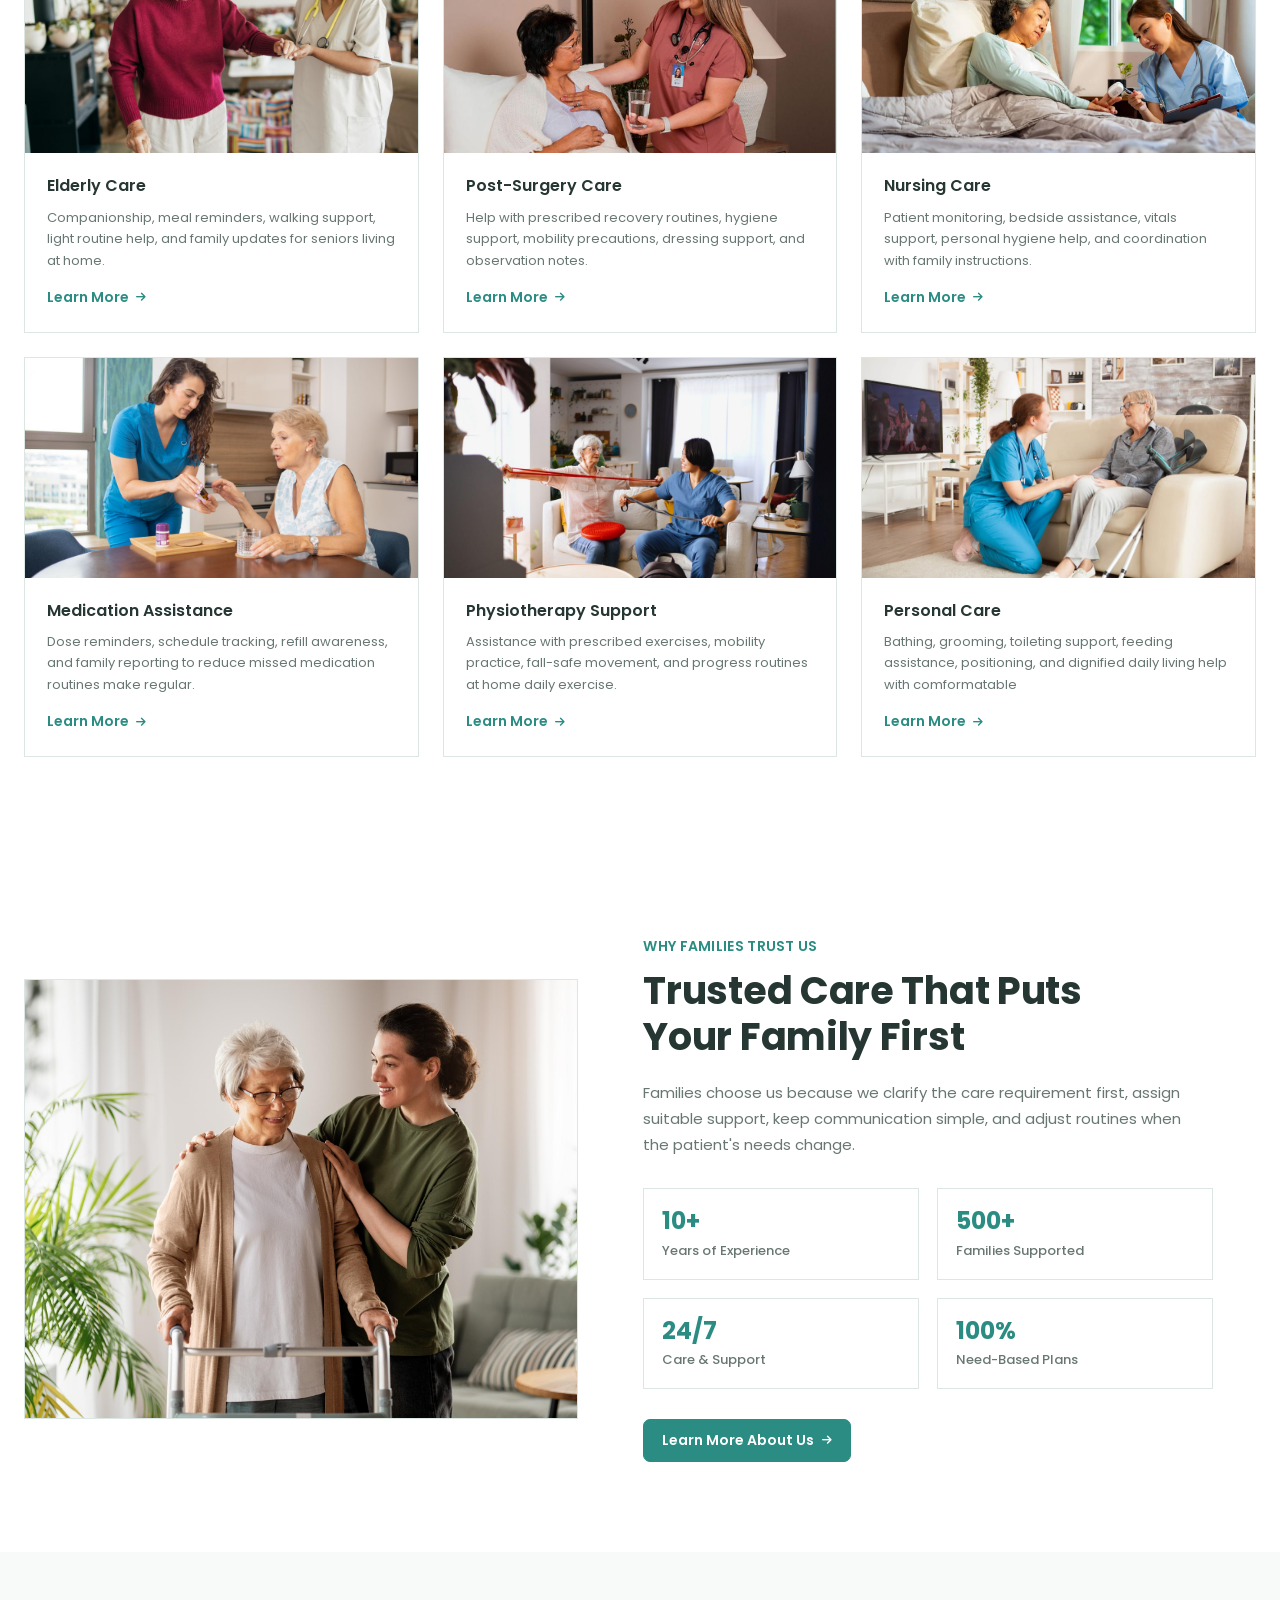
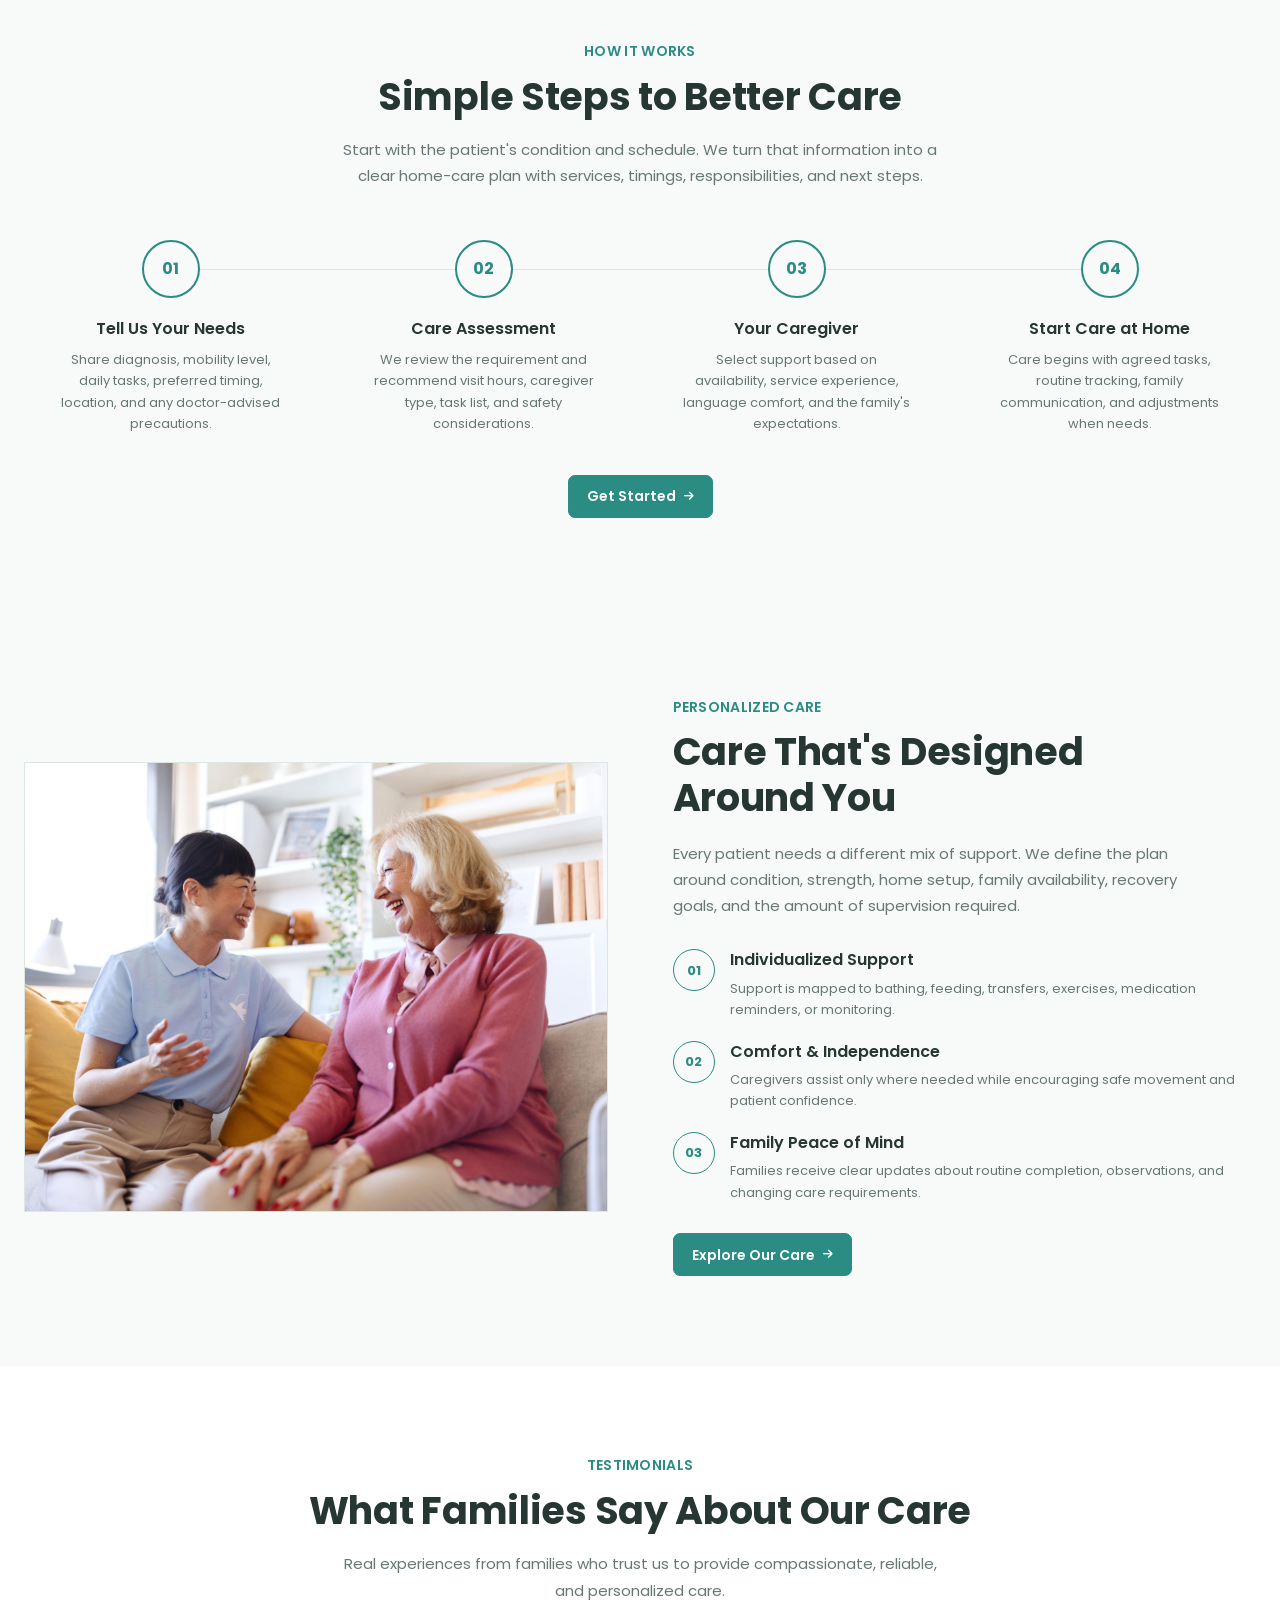
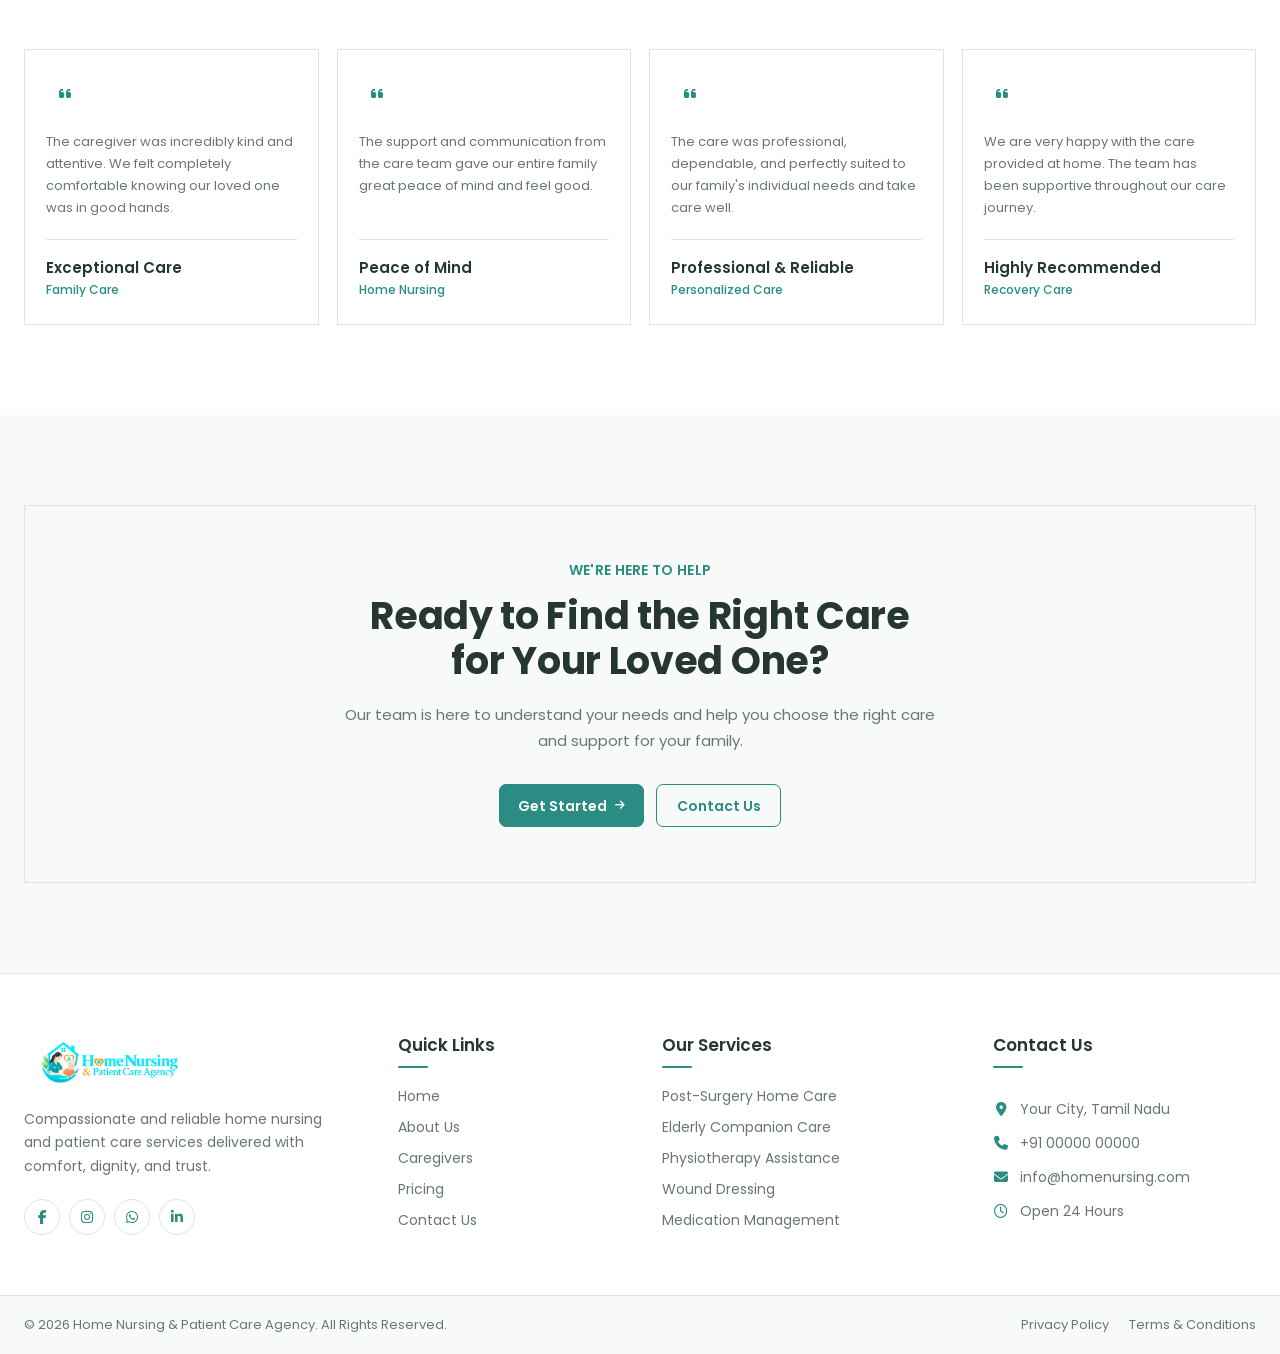
==== commit 67b460ed: "Add files via upload" ====
--- a/index.html
+++ b/index.html
@@ -202,7 +202,7 @@
                 aria-label="Toggle RTL direction"
                 title="Toggle RTL"
             >
-                <i class="fa-solid fa-arrow-right-arrow-left"></i>
+                <i class="fa-solid fa-right-left"></i>
                 <span>RTL</span>
             </button>
 
@@ -426,7 +426,7 @@
                     class="mobile-action-button rtl-toggle"
                     id="mobileRtlToggle"
                 >
-                    <i class="fa-solid fa-arrow-right-arrow-left"></i>
+                    <i class="fa-solid fa-right-left"></i>
                     <span>RTL</span>
                 </button>
 
@@ -499,8 +499,9 @@
                 </h1>
 
                 <p class="hero-description">
-                    Professional home nursing and patient care
-                    designed around comfort, dignity, and trust.
+                    Requirement-based home nursing for recovery,
+                    senior support, wound dressing, medication
+                    reminders, and daily personal care.
                 </p>
 
                 <div class="hero-actions">
@@ -550,9 +551,9 @@
                 </h2>
 
                 <p class="hero-description">
-                    From post-surgery care to elderly assistance,
-                    our caregivers are here to support you and
-                    your family.
+                    Share the patient's condition, schedule,
+                    mobility level, and care goals. We help match
+                    the right caregiver and support plan.
                 </p>
 
                 <div class="hero-actions">
@@ -633,10 +634,10 @@
             </h2>
 
             <p class="why-choose-description">
-                We provide compassionate and dependable home
-                nursing and patient care designed to support
-                patients and their families with comfort,
-                dignity, and peace of mind.
+                We plan care around the patient's exact needs:
+                recovery instructions, medication timings,
+                mobility limits, hygiene support, family updates,
+                and the number of hours required each day.
             </p>
 
             <a href="about.html"
@@ -672,8 +673,9 @@
                     </h3>
 
                     <p>
-                        Trained and compassionate professionals
-                        dedicated to providing dependable care.
+                        Caregivers are matched by service need,
+                        experience, availability, communication,
+                        and the patient's comfort level.
                     </p>
 
                 </div>
@@ -696,8 +698,9 @@
                     </h3>
 
                     <p>
-                        Care plans designed around each
-                        patient's individual needs and comfort.
+                        Daily tasks, visit duration, safety needs,
+                        meal support, mobility help, and follow-up
+                        notes are defined before care begins.
                     </p>
 
                 </div>
@@ -720,8 +723,9 @@
                     </h3>
 
                     <p>
-                        Reliable assistance whenever you and
-                        your family need support at home.
+                        Flexible day, night, and extended-hour
+                        support for recovery, elderly care, and
+                        urgent family requirements.
                     </p>
 
                 </div>
@@ -744,8 +748,9 @@
                     </h3>
 
                     <p>
-                        Quality care delivered in a familiar,
-                        comfortable, and reassuring environment.
+                        Safer routines at home with familiar
+                        surroundings, reduced travel stress, and
+                        support that respects privacy & feel comformatable.
                     </p>
 
                 </div>
@@ -784,9 +789,10 @@
             </h2>
 
             <p class="services-intro">
-                Compassionate and reliable home-care services
-                designed to support your health, comfort, and
-                everyday well-being.
+                Choose focused support for a specific condition,
+                recovery stage, or daily routine. Each service is
+                structured around practical tasks families need
+                completed at home.
             </p>
 
         </div>
@@ -822,12 +828,12 @@
                     </h3>
 
                     <p>
-                        Compassionate daily support and
-                        companionship to help seniors live
-                        comfortably at home.
+                        Companionship, meal reminders, walking
+                        support, light routine help, and family
+                        updates for seniors living at home.
                     </p>
 
-                    <a href="services.html#elderly-care"
+                    <a href="elderly-care.html"
                        class="service-link">
 
                         <span>Learn More</span>
@@ -864,12 +870,12 @@
                     </h3>
 
                     <p>
-                        Professional assistance and support
-                        during your recovery in the comfort
-                        of your home.
+                        Help with prescribed recovery routines,
+                        hygiene support, mobility precautions,
+                        dressing support, and observation notes.
                     </p>
 
-                    <a href="services.html#post-surgery-care"
+                    <a href="post-surgery.html"
                        class="service-link">
 
                         <span>Learn More</span>
@@ -906,12 +912,12 @@
                     </h3>
 
                     <p>
-                        Skilled and dependable nursing support
-                        tailored to individual care needs
-                        at home.
+                        Patient monitoring, bedside assistance,
+                        vitals support, personal hygiene help,
+                        and coordination with family instructions.
                     </p>
 
-                    <a href="services.html#nursing-care"
+                    <a href="caregivers.html"
                        class="service-link">
 
                         <span>Learn More</span>
@@ -948,12 +954,12 @@
                     </h3>
 
                     <p>
-                        Helping patients stay organized with
-                        their prescribed medication routines
-                        and daily care.
+                        Dose reminders, schedule tracking,
+                        refill awareness, and family reporting
+                        to reduce missed medication routines make regular.
                     </p>
 
-                    <a href="services.html#medication-assistance"
+                    <a href="medication.html"
                        class="service-link">
 
                         <span>Learn More</span>
@@ -990,12 +996,12 @@
                     </h3>
 
                     <p>
-                        Support with recovery, mobility, and
-                        prescribed exercises to encourage
-                        safe progress at home.
+                        Assistance with prescribed exercises,
+                        mobility practice, fall-safe movement,
+                        and progress routines at home daily exercise.
                     </p>
 
-                    <a href="services.html#physiotherapy"
+                    <a href="physiotherapy.html"
                        class="service-link">
 
                         <span>Learn More</span>
@@ -1032,12 +1038,12 @@
                     </h3>
 
                     <p>
-                        Respectful assistance with everyday
-                        personal activities while maintaining
-                        comfort and dignity.
+                        Bathing, grooming, toileting support,
+                        feeding assistance, positioning, and
+                        dignified daily living help with  comformatable
                     </p>
 
-                    <a href="services.html#personal-care"
+                    <a href="carenow.html"
                        class="service-link">
 
                         <span>Learn More</span>
@@ -1097,10 +1103,10 @@
             </h2>
 
             <p class="trust-description">
-                We are committed to providing dependable,
-                compassionate, and personalized care that
-                helps patients feel comfortable while giving
-                families greater peace of mind.
+                Families choose us because we clarify the care
+                requirement first, assign suitable support, keep
+                communication simple, and adjust routines when
+                the patient's needs change.
             </p>
 
 
@@ -1165,7 +1171,7 @@
                     </strong>
 
                     <span>
-                        Compassionate Care
+                        Need-Based Plans
                     </span>
 
                 </div>
@@ -1219,9 +1225,10 @@
             </h2>
 
             <p class="how-it-works-intro">
-                Getting reliable home care is simple.
-                We guide you through every step to find
-                the right support for you or your loved one.
+                Start with the patient's condition and schedule.
+                We turn that information into a clear home-care
+                plan with services, timings, responsibilities,
+                and next steps.
             </p>
 
         </div>
@@ -1253,8 +1260,9 @@
                     </h3>
 
                     <p>
-                        Share your care requirements and
-                        let us understand how we can help in correct way.
+                        Share diagnosis, mobility level, daily
+                        tasks, preferred timing, location, and
+                        any doctor-advised precautions.
                     </p>
 
                 </div>
@@ -1281,8 +1289,9 @@
                     </h3>
 
                     <p>
-                        We understand your needs and recommend
-                        suitable care and support options.
+                        We review the requirement and recommend
+                        visit hours, caregiver type, task list,
+                        and safety considerations.
                     </p>
 
                 </div>
@@ -1305,12 +1314,13 @@
                 <div class="care-step-content">
 
                     <h3>
-                        Choose Your Caregiver
+                        Your Caregiver
                     </h3>
 
                     <p>
-                        Find a suitable caregiver based on
-                        your family's individual requirements.
+                        Select support based on availability,
+                        service experience, language comfort,
+                        and the family's expectations.
                     </p>
 
                 </div>
@@ -1335,8 +1345,9 @@
                     </h3>
 
                     <p>
-                        Begin receiving compassionate and
-                        dependable care in your own home.
+                        Care begins with agreed tasks, routine
+                        tracking, family communication, and
+                        adjustments when needs.
                     </p>
 
                 </div>
@@ -1408,10 +1419,10 @@
             </h2>
 
             <p class="personalized-care-description">
-                Every individual has different needs. Our
-                personalized approach creates a care experience
-                focused on comfort, independence, safety, and
-                everyday well-being.
+                Every patient needs a different mix of support.
+                We define the plan around condition, strength,
+                home setup, family availability, recovery goals,
+                and the amount of supervision required.
             </p>
 
 
@@ -1437,8 +1448,9 @@
                         </h3>
 
                         <p>
-                            Care plans designed around personal
-                            needs, preferences, and daily routines.
+                            Support is mapped to bathing,
+                            feeding, transfers, exercises,
+                            medication reminders, or monitoring.
                         </p>
 
                     </div>
@@ -1461,8 +1473,9 @@
                         </h3>
 
                         <p>
-                            Encouraging confidence and independence
-                            while providing the right level of support.
+                            Caregivers assist only where needed
+                            while encouraging safe movement and
+                            patient confidence.
                         </p>
 
                     </div>
@@ -1485,8 +1498,9 @@
                         </h3>
 
                         <p>
-                            Keeping families informed, supported,
-                            and reassured throughout the care journey.
+                            Families receive clear updates about
+                            routine completion, observations,
+                            and changing care requirements.
                         </p>
 
                     </div>
@@ -1501,7 +1515,7 @@
                  CTA
             ================================================== -->
 
-            <a href="services.html"
+            <a href="carenow.html"
                class="personalized-care-button">
 
                 <span>
@@ -1607,7 +1621,7 @@
                 <p class="testimonial-text">
                     The support and communication from the
                     care team gave our entire family great
-                    peace of mind and feel good.they give more support.
+                    peace of mind and feel good.
                 </p>
 
                 <div class="testimonial-divider"></div>
@@ -1780,7 +1794,7 @@
 
         <div class="footer-brand">
 
-            <a href="home1.html" class="footer-logo">
+            <a href="index.html" class="footer-logo">
                 <img
                     src="images/logo.png"
                     alt="Home Nursing & Patient Care Agency"
@@ -1829,7 +1843,7 @@
             <ul class="footer-links">
 
                 <li>
-                    <a href="home1.html">Home</a>
+                    <a href="index.html">Home</a>
                 </li>
 
                 <li>
@@ -1994,4 +2008,4 @@
   <script src="js/script.js"></script>
 
 </body>
-</html>+</html>
--- a/css/style.css
+++ b/css/style.css
@@ -68,7 +68,86 @@
     --nav-font-size: 15px;
     --dropdown-font-size: 14px;
     --button-font-size: 14px;
-
+/* =========================================================
+   PRICING + CONTACT HERO
+   MATCH CAREGIVERS FONT
+========================================================= */
+
+.pricing-hero,
+.pricing-hero *,
+.contact-hero,
+.contact-hero * {
+    font-family: var(--font-family) !important;
+}
+/* =========================================================
+   PRICING + CONTACT HERO ICON FIX
+   ========================================================= */
+
+/* Trust point icons */
+.pricing-hero-point i,
+.contact-hero-point i {
+    font-family: "Font Awesome 6 Free" !important;
+    font-weight: 900 !important;
+    font-style: normal !important;
+
+    display: inline-flex !important;
+    align-items: center !important;
+    justify-content: center !important;
+
+    width: 20px !important;
+    height: 20px !important;
+
+    margin-right: 10px !important;
+
+    color: var(--primary-color) !important;
+    font-size: 13px !important;
+    flex-shrink: 0 !important;
+}
+
+
+/* Correct check icon */
+.pricing-hero-point .fa-circle-check::before,
+.contact-hero-point .fa-circle-check::before {
+    content: "\f058" !important;
+}
+
+
+/* Floating heart icon */
+.pricing-hero-floating-icon i,
+.contact-hero-floating-icon i {
+    font-family: "Font Awesome 6 Free" !important;
+    font-weight: 900 !important;
+    font-style: normal !important;
+
+    display: inline-flex !important;
+    align-items: center !important;
+    justify-content: center !important;
+
+    color: #ffffff !important;
+    font-size: 22px !important;
+}
+
+
+/* Correct heart-pulse icon */
+.pricing-hero-floating-icon .fa-heart-pulse::before,
+.contact-hero-floating-icon .fa-heart-pulse::before {
+    content: "\f21e" !important;
+}
+/* =========================================================
+   PRICING + CONTACT HERO ICONS
+========================================================= */
+
+.pricing-hero-point i,
+.contact-hero-point i,
+.pricing-hero-primary-btn i,
+.contact-hero-primary-btn i,
+.contact-hero-secondary-btn i {
+    display: inline-flex;
+    align-items: center;
+    justify-content: center;
+    font-family: "Font Awesome 6 Free" !important;
+    font-weight: 900;
+}
 
     /* =========================
        HEADER
@@ -30048,260 +30127,594 @@
 ========================================================= */
 
 /* =========================================================
-   PRICING HERO - CENTER CONTENT
+   PRICING HERO
 ========================================================= */
 
 .pricing-hero {
-    width: 100%;
-    min-height: calc(100vh - 100px);
+    position: relative;
+    overflow: hidden;
+
+    padding: 110px 32px 100px;
+
+    background: var(--background-color);
+
+    isolation: isolate;
+}
+
+
+/* =========================================================
+   CONTAINER
+========================================================= */
+
+.pricing-hero-container {
+    width: 100%;
+    max-width: 1250px;
+
+    margin: 0 auto;
+}
+
+
+/* =========================================================
+   CONTENT
+========================================================= */
+
+.pricing-hero-content {
+    display: grid;
+
+    grid-template-columns:
+        minmax(0, 1.05fr)
+        minmax(420px, 0.95fr);
+
+    align-items: center;
+
+    gap: 80px;
+}
+
+
+/* =========================================================
+   LEFT TEXT
+========================================================= */
+
+.pricing-hero-text {
+    position: relative;
+    z-index: 2;
+}
+
+
+.pricing-hero-eyebrow {
+    display: inline-flex;
+    align-items: center;
+
+    margin-bottom: 22px;
+
+    font-size: 14px;
+    font-weight: 700;
+
+    letter-spacing: 1.4px;
+
+    color: var(--primary-color);
+}
+
+
+.pricing-hero-title {
+    max-width: 720px;
+
+    margin: 0 0 26px;
+
+    font-size: clamp(48px, 5vw, 76px);
+
+    line-height: 1.02;
+
+    font-weight: 800;
+
+    letter-spacing: -2.5px;
+
+    color: var(--heading-color);
+}
+
+
+.pricing-hero-title span {
+    display: block;
+
+    color: var(--primary-color);
+}
+
+
+.pricing-hero-description {
+    max-width: 650px;
+
+    margin: 0 0 28px;
+
+    font-size: 18px;
+
+    line-height: 1.75;
+
+    color: var(--text-color);
+}
+
+
+/* =========================================================
+   TRUST POINTS
+========================================================= */
+
+.pricing-hero-points {
+    display: flex;
+
+    flex-wrap: wrap;
+
+    gap: 12px 24px;
+
+    margin-bottom: 34px;
+}
+
+
+.pricing-hero-point {
+    display: flex;
+
+    align-items: center;
+
+    gap: 8px;
+
+    font-size: 14px;
+
+    color: var(--text-color);
+}
+
+
+.pricing-hero-point i {
+    color: var(--primary-color);
+
+    font-size: 16px;
+}
+
+
+/* =========================================================
+   ACTION BUTTONS
+========================================================= */
+
+.pricing-hero-actions {
+    display: flex;
+
+    align-items: center;
+
+    gap: 14px;
+}
+
+
+.pricing-hero-primary-btn,
+.pricing-hero-secondary-btn {
+    min-height: 56px;
+
+    padding: 0 28px;
+
+    display: inline-flex;
+
+    align-items: center;
+    justify-content: center;
+
+    gap: 12px;
+
+    text-decoration: none;
+
+    font-size: 15px;
+
+    font-weight: 700;
+
+    border-radius: 6px;
+
+    transition:
+        transform 0.3s ease,
+        background-color 0.3s ease,
+        color 0.3s ease,
+        border-color 0.3s ease;
+}
+
+
+.pricing-hero-primary-btn {
+    background: var(--primary-color);
+
+    color: #ffffff;
+
+    border: 1px solid var(--primary-color);
+}
+
+
+.pricing-hero-primary-btn:hover {
+    transform: translateY(-3px);
+
+    color: #ffffff;
+
+    background: var(--primary-dark);
+}
+
+
+.pricing-hero-secondary-btn {
+    background: transparent;
+
+    color: var(--heading-color);
+
+    border: 1px solid var(--border-color);
+}
+
+
+.pricing-hero-secondary-btn:hover {
+    transform: translateY(-3px);
+
+    color: var(--primary-color);
+
+    border-color: var(--primary-color);
+}
+
+
+/* =========================================================
+   RIGHT VISUAL
+========================================================= */
+
+.pricing-hero-visual {
+    position: relative;
+
+    min-height: 470px;
+
+    display: flex;
+
+    align-items: center;
+    justify-content: center;
+}
+
+
+.pricing-hero-image-card {
+    position: relative;
+
+    width: min(100%, 500px);
+
+    height: 470px;
+
+    overflow: visible;
+}
+
+
+/* =========================================================
+   IMAGE
+========================================================= */
+
+.pricing-hero-image {
+    width: 100%;
+    height: 100%;
+
+    display: block;
+
+    object-fit: cover;
+
+    border-radius: 28px;
+
+    border: 1px solid var(--border-color);
+
+    box-shadow:
+        0 25px 60px rgba(0, 0, 0, 0.10);
+}
+
+
+/* =========================================================
+   FLOATING CARE CARD
+========================================================= */
+
+.pricing-hero-floating-card {
+    position: absolute;
+
+    left: -45px;
+    bottom: 35px;
+
+    width: 280px;
+
+    display: flex;
+
+    align-items: center;
+
+    gap: 14px;
+
+    padding: 17px 18px;
+
+    background: var(--card-bg);
+
+    border: 1px solid var(--border-color);
+
+    border-radius: 14px;
+
+    box-shadow:
+        0 18px 45px rgba(0, 0, 0, 0.12);
+
+    z-index: 3;
+}
+
+
+/* =========================================================
+   CARE TRUST FLOATING CARD
+========================================================= */
+
+.pricing-hero-floating-card {
+    position: absolute;
+
+    left: -45px;
+    bottom: 35px;
+
+    width: 280px;
+
+    display: flex;
+    align-items: center;
+
+    gap: 14px;
+
+    padding: 18px;
+
+    /* CARD BACKGROUND */
+    background: #ffffff;
+
+    border: 1px solid var(--border-color);
+
+    border-radius: 16px;
+
+    box-shadow: 0 15px 40px rgba(0, 0, 0, 0.12);
+
+    z-index: 10;
+}
+
+
+/* Text */
+
+.pricing-hero-floating-content strong {
+    display: block;
+
+    color: var(--heading-color);
+
+    font-size: 15px;
+
+    margin-bottom: 5px;
+}
+
+.pricing-hero-floating-content span {
+    display: block;
+
+    color: var(--text-color);
+
+    font-size: 12px;
+
+    line-height: 1.5;
+}
+
+
+/* Icon */
+
+.pricing-hero-floating-icon {
+    width: 52px;
+    height: 52px;
+
+    flex: 0 0 52px;
 
     display: flex;
     align-items: center;
     justify-content: center;
 
-    padding: 80px 0;
-
-    background: var(--bg-color);
-    color: var(--text-color);
-
-    box-sizing: border-box;
-    overflow: hidden;
-}
-
-
-/* =========================================================
-   CONTAINER
-========================================================= */
-
-.pricing-hero-container {
-    width: calc(100% - 64px);
-    max-width: var(--container-width);
-
-    margin: 0 auto;
-
+    border-radius: 50%;
+
+    background: var(--primary-color);
+
+    color: #ffffff;
+
+    font-size: 20px;
+}
+
+
+/* =========================================================
+   DARK MODE
+========================================================= */
+
+html.dark-mode .pricing-hero-floating-card {
+    background: #162825;
+
+    border-color: rgba(91, 190, 181, 0.35);
+
+    box-shadow:
+        0 15px 40px rgba(0, 0, 0, 0.35);
+}
+
+html.dark-mode .pricing-hero-floating-content strong {
+    color: #ffffff;
+}
+
+html.dark-mode .pricing-hero-floating-content span {
+    color: #b8c9c7;
+}
+
+
+/* =========================================================
+   RTL
+========================================================= */
+
+html[dir="rtl"] .pricing-hero-floating-card {
+    left: auto;
+    right: -45px;
+
+    direction: rtl;
+}
+
+
+/* =========================================================
+   MOBILE
+========================================================= */
+
+@media (max-width: 600px) {
+
+    .pricing-hero-floating-card {
+        left: 10px;
+        right: 10px;
+
+        bottom: 15px;
+
+        width: auto;
+
+        padding: 14px;
+
+        border-radius: 14px;
+    }
+
+    .pricing-hero-floating-icon {
+        width: 44px;
+        height: 44px;
+
+        flex-basis: 44px;
+
+        font-size: 17px;
+    }
+
+    .pricing-hero-floating-content strong {
+        font-size: 13px;
+    }
+
+    .pricing-hero-floating-content span {
+        font-size: 11px;
+    }
+
+    html[dir="rtl"] .pricing-hero-floating-card {
+        left: 10px;
+        right: 10px;
+    }
+}
+
+.pricing-hero-floating-content {
     display: flex;
+
+    flex-direction: column;
+
+    gap: 4px;
+}
+
+
+.pricing-hero-floating-content strong {
+    font-size: 14px;
+
+    color: var(--heading-color);
+}
+
+
+.pricing-hero-floating-content span {
+    font-size: 12px;
+
+    line-height: 1.4;
+
+    color: var(--text-color);
+}
+
+
+/* =========================================================
+   24/7 BADGE
+========================================================= */
+
+.pricing-hero-badge {
+    position: absolute;
+
+    top: 30px;
+    right: -25px;
+
+    width: 105px;
+    height: 105px;
+
+    display: flex;
+
+    flex-direction: column;
+
     align-items: center;
     justify-content: center;
 
-    box-sizing: border-box;
-}
-
-
-/* =========================================================
-   CONTENT
-========================================================= */
-
-.pricing-hero-content {
-    width: 100%;
-    max-width: 900px;
-
-    margin: 0 auto;
-
-    display: flex;
-    flex-direction: column;
-    align-items: center;
+    border-radius: 50%;
+
+    background: var(--primary-color);
+
+    color: #ffffff;
+
+    border: 7px solid var(--background-color);
+
+    box-shadow:
+        0 12px 30px rgba(0, 0, 0, 0.12);
+
+    z-index: 3;
+}
+
+
+.pricing-hero-badge strong {
+    font-size: 25px;
+
+    line-height: 1;
+}
+
+
+.pricing-hero-badge span {
+    margin-top: 5px;
+
+    font-size: 11px;
 
     text-align: center;
-
-    box-sizing: border-box;
-}
-
-
-/* =========================================================
-   EYEBROW
-========================================================= */
-
-.pricing-hero-eyebrow {
-    display: block;
-
-    margin: 0 0 22px;
-
-    color: var(--primary-color);
-
-    font-family: var(--font-family);
-
-    font-size: 11px;
-    font-weight: 700;
-
-    line-height: 1.4;
-
-    letter-spacing: 1px;
-
-    text-transform: uppercase;
-}
-
-
-/* =========================================================
-   TITLE
-========================================================= */
-
-.pricing-hero-title {
-    width: 100%;
-
-    margin: 0 0 24px;
-    padding: 0;
-
-    color: var(--text-color);
-
-    font-family: var(--font-family);
-
-    font-size: 64px;
-    font-weight: 700;
-
-    line-height: 1.08;
-
-    letter-spacing: -1.5px;
-
-    text-align: center;
-
-    box-sizing: border-box;
-}
-
-
-/* =========================================================
-   DESCRIPTION
-========================================================= */
-
-.pricing-hero-description {
-    width: 100%;
-    max-width: 780px;
-
-    margin: 0 auto 38px;
-    padding: 0;
-
-    color: var(--muted-text);
-
-    font-family: var(--font-family);
-
-    font-size: 15px;
-    font-weight: 400;
-
-    line-height: 1.7;
-
-    text-align: center;
-
-    box-sizing: border-box;
-}
-
-
-/* =========================================================
-   ACTION BUTTONS
-========================================================= */
-
-.pricing-hero-actions {
-    display: flex;
-
-    align-items: center;
-    justify-content: center;
-
-    gap: 12px;
-
-    margin: 0;
-    padding: 0;
-}
-
-
-/* =========================================================
-   BUTTONS
-========================================================= */
-
-.pricing-hero-primary-btn,
-.pricing-hero-secondary-btn {
-    min-width: 150px;
-    height: 56px;
-
-    padding: 0 28px;
-
-    display: inline-flex;
-    align-items: center;
-    justify-content: center;
-
-    gap: 10px;
-
-    font-family: var(--font-family);
-
-    font-size: 12px;
-    font-weight: 600;
-
-    line-height: 1;
-
-    text-decoration: none !important;
-
-    border-radius: 4px;
-
-    box-sizing: border-box;
-
-    cursor: pointer;
-
-    transition:
-        background-color var(--transition),
-        border-color var(--transition),
-        color var(--transition),
-        transform var(--transition);
-}
-
-
-/* =========================================================
-   PRIMARY
-========================================================= */
-
-.pricing-hero-primary-btn {
-    color: #ffffff !important;
+}
+
+
+/* =========================================================
+   DECORATIVE SHAPES
+========================================================= */
+
+.pricing-hero-bg-shape {
+    position: absolute;
+
+    border-radius: 50%;
+
+    pointer-events: none;
+
+    z-index: -1;
+}
+
+
+.pricing-hero-bg-shape-1 {
+    width: 420px;
+    height: 420px;
+
+    right: -180px;
+    top: -160px;
 
     background: var(--primary-color);
 
-    border: 1px solid var(--primary-color);
-}
-
-
-.pricing-hero-primary-btn:hover {
-    color: #ffffff !important;
-
-    background: var(--primary-dark);
-
-    border-color: var(--primary-dark);
-
-    transform: translateY(-2px);
-}
-
-
-/* =========================================================
-   SECONDARY
-========================================================= */
-
-.pricing-hero-secondary-btn {
-    color: var(--text-color) !important;
-
-    background: transparent;
-
-    border: 1px solid var(--border-color);
-}
-
-
-.pricing-hero-secondary-btn:hover {
-    color: var(--primary-color) !important;
-
-    border-color: var(--primary-color);
-
-    transform: translateY(-2px);
-}
-
-
-/* =========================================================
-   ARROW
-========================================================= */
-
-.pricing-hero-primary-btn i {
-    font-size: 9px;
-
-    color: inherit;
-
-    transition: transform var(--transition);
-}
-
-
-.pricing-hero-primary-btn:hover i {
-    transform: translateX(3px);
+    opacity: 0.06;
+}
+
+
+.pricing-hero-bg-shape-2 {
+    width: 280px;
+    height: 280px;
+
+    left: -150px;
+    bottom: -130px;
+
+    background: var(--primary-color);
+
+    opacity: 0.05;
+}
+
+
+/* =========================================================
+   DARK MODE
+========================================================= */
+
+html.dark-mode .pricing-hero-image {
+    box-shadow:
+        0 25px 60px rgba(0, 0, 0, 0.30);
+}
+
+
+html.dark-mode .pricing-hero-floating-card {
+    box-shadow:
+        0 18px 45px rgba(0, 0, 0, 0.35);
+}
+
+
+html.dark-mode .pricing-hero-badge {
+    border-color: var(--background-color);
 }
 
 
@@ -30309,31 +30722,30 @@
    RTL
 ========================================================= */
 
-html[dir="rtl"] .pricing-hero,
-html[dir="rtl"] .pricing-hero-container,
+html[dir="rtl"] .pricing-hero {
+    direction: rtl;
+}
+
+
 html[dir="rtl"] .pricing-hero-content {
     direction: rtl;
 }
 
 
-html[dir="rtl"] .pricing-hero-content {
-    text-align: center;
-}
-
-
-html[dir="rtl"] .pricing-hero-title,
-html[dir="rtl"] .pricing-hero-description {
-    text-align: center;
-}
-
-
-html[dir="rtl"] .pricing-hero-primary-btn i {
-    transform: rotate(180deg);
-}
-
-
-html[dir="rtl"] .pricing-hero-primary-btn:hover i {
-    transform: rotate(180deg) translateX(3px);
+html[dir="rtl"] .pricing-hero-floating-card {
+    left: auto;
+    right: -45px;
+}
+
+
+html[dir="rtl"] .pricing-hero-badge {
+    right: auto;
+    left: -25px;
+}
+
+
+html[dir="rtl"] .pricing-hero-actions {
+    flex-direction: row-reverse;
 }
 
 
@@ -30341,140 +30753,136 @@
    TABLET
 ========================================================= */
 
-@media (max-width: 1024px) {
+@media (max-width: 1000px) {
 
     .pricing-hero {
-        min-height: calc(100vh - 90px);
-
-        padding: 70px 0;
+        padding: 90px 25px 80px;
     }
 
-    .pricing-hero-container {
-        width: calc(100% - 48px);
+
+    .pricing-hero-content {
+        grid-template-columns: 1fr;
+
+        gap: 60px;
+
+        text-align: center;
     }
 
+
+    .pricing-hero-text {
+        display: flex;
+
+        flex-direction: column;
+
+        align-items: center;
+    }
+
+
+    .pricing-hero-description {
+        max-width: 700px;
+    }
+
+
+    .pricing-hero-points {
+        justify-content: center;
+    }
+
+
+    .pricing-hero-visual {
+        min-height: 430px;
+    }
+}
+
+
+/* =========================================================
+   MOBILE
+========================================================= */
+
+@media (max-width: 600px) {
+
+    .pricing-hero {
+        padding: 75px 18px 65px;
+    }
+
+
     .pricing-hero-title {
-        font-size: 50px;
+        font-size: 43px;
+
+        letter-spacing: -1.5px;
     }
 
+
     .pricing-hero-description {
-        max-width: 680px;
-
-        font-size: 14px;
-    }
-}
-
-
-/* =========================================================
-   MOBILE
-========================================================= */
-
-@media (max-width: 743px) {
-
-    .pricing-hero {
-        min-height: calc(100vh - 80px);
-
-        padding: 55px 0;
-    }
-
-    .pricing-hero-container {
-        width: calc(100% - 32px);
-    }
-
-    .pricing-hero-content {
-        max-width: 100%;
-    }
-
-    .pricing-hero-eyebrow {
-        margin-bottom: 14px;
-
-        font-size: 9px;
-    }
-
-    .pricing-hero-title {
-        margin-bottom: 18px;
-
-        font-size: 36px;
-
-        line-height: 1.12;
-
-        letter-spacing: -0.7px;
-    }
-
-    .pricing-hero-description {
-        max-width: 560px;
-
-        margin-bottom: 28px;
-
-        font-size: 11px;
+        font-size: 16px;
 
         line-height: 1.65;
     }
 
+
+    .pricing-hero-points {
+        flex-direction: column;
+
+        align-items: center;
+
+        gap: 10px;
+    }
+
+
     .pricing-hero-actions {
         width: 100%;
 
-        gap: 10px;
+        flex-direction: column;
+
+        gap: 12px;
     }
+
 
     .pricing-hero-primary-btn,
     .pricing-hero-secondary-btn {
-        min-width: 135px;
-
-        height: 50px;
-
-        padding: 0 20px;
-
-        font-size: 10px;
+        width: 100%;
     }
-}
-
-
-/* =========================================================
-   SMALL MOBILE
-========================================================= */
-
-@media (max-width: 480px) {
-
-    .pricing-hero {
-        min-height: calc(100vh - 75px);
-
-        padding: 45px 0;
+
+
+    .pricing-hero-visual {
+        min-height: 350px;
+
+        margin-top: 10px;
     }
 
-    .pricing-hero-container {
+
+    .pricing-hero-image-card {
+        height: 350px;
+
+        width: 100%;
+    }
+
+
+    .pricing-hero-floating-card {
+        left: 12px;
+        bottom: 20px;
+
         width: calc(100% - 24px);
     }
 
-    .pricing-hero-eyebrow {
-        font-size: 8px;
+
+    .pricing-hero-badge {
+        top: -15px;
+        right: 8px;
+
+        width: 88px;
+        height: 88px;
     }
 
-    .pricing-hero-title {
-        font-size: 29px;
-
-        line-height: 1.15;
+
+    html[dir="rtl"] .pricing-hero-floating-card {
+        left: 12px;
+        right: auto;
     }
 
-    .pricing-hero-description {
-        font-size: 9.5px;
-
-        line-height: 1.6;
-    }
-
-    .pricing-hero-actions {
-        gap: 8px;
-    }
-
-    .pricing-hero-primary-btn,
-    .pricing-hero-secondary-btn {
-        min-width: 125px;
-
-        height: 46px;
-
-        padding: 0 16px;
-
-        font-size: 9px;
+
+    html[dir="rtl"] .pricing-hero-badge {
+        right: auto;
+        left: 8px;
     }
 }
 /* =========================================================
@@ -31882,406 +32290,479 @@
 /***CONTACT US*****/
 
 /* =========================================================
-   CONTACT US HERO
-   PART 2 - MAIN CSS + DARK MODE
-   EXTRA TOP SPACING
-========================================================= */
-
-
-/* =========================================================
-   CONTACT PAGE HERO
-   CENTERED HERO CONTENT
+   CONTACT HERO
+   PART 2 - MAIN CSS
 ========================================================= */
 
 .contact-hero {
-    width: 100%;
-    min-height: calc(100vh - 100px);
+    position: relative;
+    width: 100%;
+    min-height: 650px;
 
     display: flex;
     align-items: center;
-    justify-content: center;
-
-    padding: 80px 0;
-
-    background: var(--bg-color);
-    color: var(--text-color);
-
-    box-sizing: border-box;
+
+    padding: 90px 32px;
+
+    background: var(--background-color);
+
     overflow: hidden;
-
-    transition:
-        background-color var(--transition),
-        color var(--transition);
-}
-
-
-/* =========================================================
-   HERO CONTAINER
+}
+
+
+/* =========================================================
+   CONTAINER
 ========================================================= */
 
 .contact-hero-container {
-    width: calc(100% - 64px);
-    max-width: var(--container-width);
+    width: 100%;
+    max-width: 1250px;
 
     margin: 0 auto;
-
+}
+
+
+/* =========================================================
+   MAIN CONTENT
+========================================================= */
+
+.contact-hero-content {
+    display: grid;
+
+    grid-template-columns: 1fr 1fr;
+
+    align-items: center;
+
+    gap: 70px;
+}
+
+
+/* =========================================================
+   LEFT TEXT
+========================================================= */
+
+.contact-hero-text {
+    width: 100%;
+    max-width: 650px;
+
+    position: relative;
+    z-index: 2;
+}
+
+
+/* =========================================================
+   EYEBROW
+========================================================= */
+
+.contact-hero-eyebrow {
+    display: inline-block;
+
+    margin-bottom: 22px;
+
+    font-size: 14px;
+    font-weight: 700;
+
+    letter-spacing: 1.4px;
+
+    color: var(--primary-color);
+}
+
+
+/* =========================================================
+   TITLE
+========================================================= */
+
+.contact-hero-title {
+    margin: 0 0 25px;
+
+    font-size: clamp(52px, 5.2vw, 76px);
+
+    line-height: 1.03;
+
+    font-weight: 800;
+
+    letter-spacing: -2.5px;
+
+    color: var(--heading-color);
+}
+
+
+.contact-hero-title span {
+    color: var(--primary-color);
+}
+
+
+/* =========================================================
+   DESCRIPTION
+========================================================= */
+
+.contact-hero-description {
+    max-width: 620px;
+
+    margin: 0 0 28px;
+
+    font-size: 18px;
+
+    line-height: 1.7;
+
+    color: var(--text-color);
+}
+
+
+/* =========================================================
+   TRUST POINTS
+========================================================= */
+
+.contact-hero-points {
     display: flex;
+
+    flex-wrap: wrap;
+
+    align-items: center;
+
+    gap: 12px 24px;
+
+    margin-bottom: 32px;
+}
+
+
+.contact-hero-point {
+    display: flex;
+
+    align-items: center;
+
+    gap: 8px;
+
+    font-size: 14px;
+
+    color: var(--text-color);
+}
+
+
+.contact-hero-point i {
+    color: var(--primary-color);
+
+    font-size: 16px;
+}
+
+
+/* =========================================================
+   ACTION BUTTONS
+========================================================= */
+
+.contact-hero-actions {
+    display: flex;
+
+    align-items: center;
+
+    gap: 14px;
+}
+
+
+.contact-hero-primary-btn,
+.contact-hero-secondary-btn {
+    min-height: 56px;
+
+    padding: 0 28px;
+
+    display: inline-flex;
+
     align-items: center;
     justify-content: center;
 
-    box-sizing: border-box;
-}
-
-
-/* =========================================================
-   HERO CONTENT
-========================================================= */
-
-.contact-hero-content {
-    width: 100%;
-    max-width: 900px;
-
-    margin: 0 auto;
+    gap: 10px;
+
+    border-radius: 6px;
+
+    text-decoration: none;
+
+    font-size: 15px;
+    font-weight: 700;
+
+    box-sizing: border-box;
+
+    transition:
+        transform 0.25s ease,
+        background-color 0.25s ease,
+        color 0.25s ease,
+        border-color 0.25s ease;
+}
+
+
+/* PRIMARY */
+
+.contact-hero-primary-btn {
+    background: var(--primary-color);
+
+    color: #ffffff;
+
+    border: 1px solid var(--primary-color);
+}
+
+
+.contact-hero-primary-btn:hover {
+    color: #ffffff;
+
+    transform: translateY(-3px);
+
+    background: var(--primary-dark);
+}
+
+
+.contact-hero-primary-btn i {
+    font-size: 13px;
+}
+
+
+/* SECONDARY */
+
+.contact-hero-secondary-btn {
+    background: transparent;
+
+    color: var(--heading-color);
+
+    border: 1px solid var(--border-color);
+}
+
+
+.contact-hero-secondary-btn:hover {
+    color: var(--primary-color);
+
+    border-color: var(--primary-color);
+
+    transform: translateY(-3px);
+}
+
+
+/* =========================================================
+   RIGHT VISUAL
+========================================================= */
+
+.contact-hero-visual {
+    position: relative;
+
+    width: 100%;
+    min-height: 480px;
 
     display: flex;
-    flex-direction: column;
-    align-items: center;
-
-    text-align: center;
-
-    box-sizing: border-box;
-}
-
-
-/* =========================================================
-   EYEBROW
-========================================================= */
-
-.contact-hero-eyebrow {
-    display: block;
-
-    margin: 0 0 22px;
-
-    color: var(--primary-color);
-
-    font-family: var(--font-family);
-
-    font-size: 11px;
-    font-weight: 700;
-
-    line-height: 1.4;
-
-    letter-spacing: 1px;
-
-    text-transform: uppercase;
-
-    box-sizing: border-box;
-}
-
-
-/* =========================================================
-   TITLE
-========================================================= */
-
-.contact-hero-title {
-    width: 100%;
-
-    margin: 0 0 24px;
-    padding: 0;
-
-    color: var(--text-color);
-
-    font-family: var(--font-family);
-
-    font-size: 64px;
-    font-weight: 700;
-
-    line-height: 1.08;
-
-    letter-spacing: -1.5px;
-
-    text-align: center;
-
-    box-sizing: border-box;
-}
-
-
-/* =========================================================
-   DESCRIPTION
-========================================================= */
-
-.contact-hero-description {
-    width: 100%;
-    max-width: 780px;
-
-    margin: 0 auto 38px;
-    padding: 0;
-
-    color: var(--muted-text);
-
-    font-family: var(--font-family);
-
-    font-size: 15px;
-    font-weight: 400;
-
-    line-height: 1.7;
-
-    text-align: center;
-
-    box-sizing: border-box;
-}
-
-
-/* =========================================================
-   HERO BUTTONS
-========================================================= */
-
-.contact-hero-actions {
-    display: flex;
+
     align-items: center;
     justify-content: center;
-
-    gap: 12px;
-
-    margin: 0;
-    padding: 0;
-
-    box-sizing: border-box;
-}
-
-
-/* =========================================================
-   BUTTON
-========================================================= */
-
-.contact-hero-btn {
-    min-width: 150px;
-    min-height: 56px;
-
-    padding: 0 28px;
-
-    display: inline-flex;
+}
+
+
+.contact-hero-image-card {
+    position: relative;
+
+    width: 100%;
+    max-width: 500px;
+
+    height: 470px;
+}
+
+
+/* =========================================================
+   MAIN IMAGE
+========================================================= */
+
+.contact-hero-image {
+    width: 100%;
+    height: 100%;
+
+    display: block;
+
+    object-fit: cover;
+
+    border-radius: 28px;
+
+    border: 1px solid var(--border-color);
+
+    box-shadow:
+        0 25px 60px rgba(0, 0, 0, 0.12);
+}
+
+
+/* =========================================================
+   FLOATING CARD
+========================================================= */
+
+.contact-hero-floating-card {
+    position: absolute;
+
+    left: -45px;
+    bottom: 35px;
+
+    width: 290px;
+
+    display: flex;
+
+    align-items: center;
+
+    gap: 14px;
+
+    padding: 18px;
+
+    box-sizing: border-box;
+
+    background: #ffffff;
+
+    border: 1px solid var(--border-color);
+
+    border-radius: 16px;
+
+    box-shadow:
+        0 15px 40px rgba(0, 0, 0, 0.14);
+
+    z-index: 5;
+}
+
+
+/* =========================================================
+   FLOATING ICON
+========================================================= */
+
+.contact-hero-floating-icon {
+    width: 52px;
+    height: 52px;
+
+    flex: 0 0 52px;
+
+    display: flex;
+
     align-items: center;
     justify-content: center;
 
-    gap: 10px;
-
-    border-radius: 4px;
-
-    font-family: var(--font-family);
-
+    border-radius: 50%;
+
+    background: var(--primary-color);
+
+    color: #ffffff;
+
+    font-size: 20px;
+}
+
+
+.contact-hero-floating-content {
+    display: flex;
+
+    flex-direction: column;
+
+    gap: 4px;
+}
+
+
+.contact-hero-floating-content strong {
+    font-size: 14px;
+
+    line-height: 1.3;
+
+    color: var(--heading-color);
+}
+
+
+.contact-hero-floating-content span {
     font-size: 12px;
-    font-weight: 600;
-
-    line-height: 1;
-
-    text-decoration: none;
-
-    white-space: nowrap;
-
-    box-sizing: border-box;
-
-    transition:
-        background-color var(--transition),
-        border-color var(--transition),
-        color var(--transition),
-        transform var(--transition);
-}
-
-
-/* =========================================================
-   PRIMARY BUTTON
-========================================================= */
-
-.contact-hero-btn-primary {
-    color: #ffffff;
-
-    background: var(--primary-color);
-
-    border: 1px solid var(--primary-color);
-}
-
-
-.contact-hero-btn-primary:hover {
-    background: var(--primary-dark);
-
-    border-color: var(--primary-dark);
-
-    transform: translateY(-2px);
-}
-
-
-/* =========================================================
-   SECONDARY BUTTON
-========================================================= */
-
-.contact-hero-btn-secondary {
-    color: var(--text-color);
-
-    background: transparent;
-
-    border: 1px solid var(--border-color);
-}
-
-
-.contact-hero-btn-secondary:hover {
-    color: var(--primary-color);
-
-    border-color: var(--primary-color);
-
-    transform: translateY(-2px);
-}
-
-
-/* =========================================================
-   BUTTON ICON
-========================================================= */
-
-.contact-hero-btn i {
-    font-size: 9px;
-
-    transition: transform var(--transition);
-}
-
-
-.contact-hero-btn-primary:hover i {
-    transform: translateX(3px);
-}
-
-/* =========================================================
-   CONTACT HERO ACTION BUTTONS
-========================================================= */
-
-.contact-hero-actions {
+
+    line-height: 1.4;
+
+    color: var(--text-color);
+}
+
+
+/* =========================================================
+   24/7 BADGE
+========================================================= */
+
+.contact-hero-badge {
+    position: absolute;
+
+    top: 20px;
+    right: -25px;
+
+    width: 105px;
+    height: 105px;
+
     display: flex;
+
+    flex-direction: column;
+
     align-items: center;
     justify-content: center;
 
-    gap: 12px;
-
-    margin: 0;
-    padding: 0;
-}
-
-
-/* =========================================================
-   COMMON BUTTON STYLE
-========================================================= */
-
-.contact-hero-primary-btn,
-.contact-hero-secondary-btn {
-    min-width: 150px;
-    height: 56px;
-
-    padding: 0 28px;
-
-    display: inline-flex;
-    align-items: center;
-    justify-content: center;
-
-    gap: 10px;
-
-    font-family: var(--font-family);
-    font-size: 12px;
-    font-weight: 600;
+    gap: 3px;
+
+    border-radius: 50%;
+
+    background: var(--primary-color);
+
+    color: #ffffff;
+
+    border: 7px solid var(--background-color);
+
+    box-shadow:
+        0 12px 30px rgba(0, 0, 0, 0.15);
+
+    z-index: 6;
+}
+
+
+.contact-hero-badge i {
+    font-size: 16px;
+}
+
+
+.contact-hero-badge strong {
+    font-size: 22px;
 
     line-height: 1;
-    text-decoration: none !important;
-
-    border-radius: 4px;
-
-    cursor: pointer;
-
-    box-sizing: border-box;
-
-    transition:
-        background-color var(--transition),
-        border-color var(--transition),
-        color var(--transition),
-        transform var(--transition);
-}
-
-
-/* =========================================================
-   CONTACT US BUTTON
-========================================================= */
-
-.contact-hero-primary-btn {
-    color: #ffffff !important;
+}
+
+
+.contact-hero-badge span {
+    font-size: 11px;
+
+    line-height: 1;
+}
+
+
+/* =========================================================
+   DECORATIVE BACKGROUND
+========================================================= */
+
+.contact-hero-bg-shape {
+    position: absolute;
+
+    pointer-events: none;
+
+    border-radius: 50%;
+
+    z-index: 0;
+}
+
+
+.contact-hero-bg-shape-1 {
+    width: 430px;
+    height: 430px;
+
+    top: -190px;
+    right: -150px;
 
     background: var(--primary-color);
 
-    border: 1px solid var(--primary-color);
-}
-
-
-.contact-hero-primary-btn:hover {
-    color: #ffffff !important;
-
-    background: var(--primary-dark);
-
-    border-color: var(--primary-dark);
-
-    transform: translateY(-2px);
-}
-
-
-/* =========================================================
-   CALL US BUTTON
-========================================================= */
-
-.contact-hero-secondary-btn {
-    color: var(--text-color) !important;
-
-    background: transparent;
-
-    border: 1px solid var(--border-color);
-}
-
-
-.contact-hero-secondary-btn:hover {
-    color: var(--primary-color) !important;
-
-    background: transparent;
-
-    border-color: var(--primary-color);
-
-    transform: translateY(-2px);
-}
-
-
-/* =========================================================
-   ARROW ICON
-========================================================= */
-
-.contact-hero-primary-btn i {
-    color: inherit;
-
-    font-size: 9px;
-
-    transition: transform var(--transition);
-}
-
-
-.contact-hero-primary-btn:hover i {
-    transform: translateX(3px);
-}
-
-
-/* =========================================================
-   RTL
-========================================================= */
-
-html[dir="rtl"] .contact-hero-actions {
-    direction: rtl;
-}
-
-html[dir="rtl"] .contact-hero-primary-btn i {
-    transform: rotate(180deg);
-}
-
-html[dir="rtl"] .contact-hero-primary-btn:hover i {
-    transform: rotate(180deg) translateX(3px);
+    opacity: 0.055;
+}
+
+
+.contact-hero-bg-shape-2 {
+    width: 300px;
+    height: 300px;
+
+    left: -170px;
+    bottom: -170px;
+
+    background: var(--primary-color);
+
+    opacity: 0.045;
 }
 
 
@@ -36970,4 +37451,30 @@
 html.dark-mode .care-input-wrapper input[type="time"] {
     color: #ffffff !important;
     color-scheme: dark;
+}
+
+
+
+
+
+
+
+
+
+
+.pricing-hero-title,
+.contact-hero-title {
+    font-weight: 500 !important;
+}
+
+
+/* =========================================================
+   PRICING + CONTACT HERO TITLE
+========================================================= */
+
+.pricing-hero-title,
+.contact-hero-title {
+    font-size: 64px !important;
+    font-weight: 600 !important;
+    line-height: 1.1 !important;
 }
--- a/css/responsive.css
+++ b/css/responsive.css
@@ -35966,511 +35966,6 @@
 /****PRICING***/
 
 /* =========================================================
-   PRICING HERO
-   PART 3 - RESPONSIVE + RTL RESPONSIVE
-========================================================= */
-
-
-/* =========================================================
-   IPAD PRO + IPAD MINI
-   744px - 1024px
-   SAME LEFT + RIGHT HERO STRUCTURE
-========================================================= */
-
-@media (min-width: 744px) and (max-width: 1024px) {
-
-    .pricing-hero-container {
-        width: calc(100% - 48px);
-    }
-
-
-    /* =====================================================
-       HERO CONTENT
-    ===================================================== */
-
-    .pricing-hero-content {
-        min-height: 480px;
-
-        grid-template-columns:
-            minmax(0, 1fr)
-            minmax(300px, 0.85fr);
-
-        gap: 38px;
-    }
-
-
-    /* =====================================================
-       TEXT
-    ===================================================== */
-
-    .pricing-hero-text {
-        max-width: 560px;
-    }
-
-
-    .pricing-hero-eyebrow {
-        margin-bottom: 14px;
-
-        font-size: 10px;
-    }
-
-
-    .pricing-hero-title {
-        max-width: 540px;
-
-        margin-bottom: 17px;
-
-        font-size: 38px;
-
-        line-height: 1.2;
-
-        letter-spacing: -0.6px;
-    }
-
-
-    .pricing-hero-description {
-        max-width: 520px;
-
-        margin-bottom: 26px;
-
-        font-size: 12px;
-
-        line-height: 1.65;
-    }
-
-
-    /* =====================================================
-       BUTTONS
-    ===================================================== */
-
-    .pricing-hero-actions {
-        gap: 10px;
-    }
-
-
-    .pricing-hero-primary-btn,
-    .pricing-hero-secondary-btn {
-        min-height: 52px;
-
-        padding: 0 21px;
-
-        font-size: 12px;
-    }
-
-
-    /* =====================================================
-       IMAGE
-    ===================================================== */
-
-    .pricing-hero-image {
-        height: 420px;
-    }
-}
-
-
-
-/* =========================================================
-   RTL
-   IPAD PRO + IPAD MINI
-========================================================= */
-
-@media (min-width: 744px) and (max-width: 1024px) {
-
-    html[dir="rtl"] .pricing-hero-content {
-        direction: rtl;
-    }
-
-    html[dir="rtl"] .pricing-hero-text {
-        align-items: flex-start;
-
-        text-align: right;
-    }
-
-    html[dir="rtl"] .pricing-hero-actions {
-        direction: rtl;
-
-        justify-content: flex-start;
-    }
-
-    html[dir="rtl"] .pricing-hero-primary-btn i {
-        transform: rotate(180deg);
-    }
-}
-
-
-
-/* =========================================================
-   MOBILE
-   BELOW 743px
-   STACKED HERO
-========================================================= */
-
-@media (max-width: 743px) {
-
-    /* =====================================================
-       HERO
-    ===================================================== */
-
-    .pricing-hero {
-        padding: 0;
-    }
-
-
-    .pricing-hero-container {
-        width: calc(100% - 32px);
-    }
-
-
-    /* =====================================================
-       CONTENT
-    ===================================================== */
-
-    .pricing-hero-content {
-        min-height: auto;
-
-        display: flex;
-        flex-direction: column;
-
-        gap: 34px;
-
-        padding: 44px 0 48px;
-    }
-
-
-    /* =====================================================
-       TEXT
-    ===================================================== */
-
-    .pricing-hero-text {
-        width: 100%;
-        max-width: 100%;
-
-        align-items: center;
-
-        text-align: center;
-    }
-
-
-    .pricing-hero-eyebrow {
-        margin-bottom: 11px;
-
-        font-size: 9px;
-
-        letter-spacing: 0.6px;
-    }
-
-
-    .pricing-hero-title {
-        max-width: 560px;
-
-        margin-bottom: 14px;
-
-        font-size: 29px;
-
-        line-height: 1.2;
-
-        letter-spacing: -0.4px;
-    }
-
-
-    .pricing-hero-description {
-        max-width: 540px;
-
-        margin-bottom: 25px;
-
-        font-size: 10px;
-
-        line-height: 1.65;
-    }
-
-
-    /* =====================================================
-       BUTTONS
-    ===================================================== */
-
-    .pricing-hero-actions {
-        width: 100%;
-
-        justify-content: center;
-
-        gap: 9px;
-    }
-
-
-    .pricing-hero-primary-btn,
-    .pricing-hero-secondary-btn {
-        min-height: 48px;
-
-        padding: 0 19px;
-
-        font-size: 10px;
-    }
-
-
-    .pricing-hero-primary-btn {
-        gap: 7px;
-    }
-
-
-    .pricing-hero-primary-btn i {
-        font-size: 9px;
-    }
-
-
-    /* =====================================================
-       IMAGE
-    ===================================================== */
-
-    .pricing-hero-image {
-        width: 100%;
-
-        height: 320px;
-
-        order: 2;
-    }
-
-
-    .pricing-hero-image img {
-        width: 100%;
-        height: 100%;
-
-        object-fit: cover;
-    }
-}
-
-
-
-/* =========================================================
-   RTL MOBILE
-========================================================= */
-
-@media (max-width: 743px) {
-
-    html[dir="rtl"] .pricing-hero-content {
-        direction: rtl;
-    }
-
-    html[dir="rtl"] .pricing-hero-text {
-        align-items: center;
-
-        text-align: center;
-    }
-
-    html[dir="rtl"] .pricing-hero-actions {
-        direction: rtl;
-
-        justify-content: center;
-    }
-
-    html[dir="rtl"] .pricing-hero-primary-btn i {
-        transform: rotate(180deg);
-    }
-}
-
-
-
-/* =========================================================
-   SMALL MOBILE
-   600px
-========================================================= */
-
-@media (max-width: 600px) {
-
-    .pricing-hero-container {
-        width: calc(100% - 28px);
-    }
-
-
-    .pricing-hero-content {
-        gap: 29px;
-
-        padding: 40px 0 43px;
-    }
-
-
-    .pricing-hero-eyebrow {
-        font-size: 8px;
-    }
-
-
-    .pricing-hero-title {
-        max-width: 500px;
-
-        font-size: 26px;
-    }
-
-
-    .pricing-hero-description {
-        max-width: 470px;
-
-        font-size: 9px;
-
-        line-height: 1.6;
-    }
-
-
-    .pricing-hero-primary-btn,
-    .pricing-hero-secondary-btn {
-        min-height: 45px;
-
-        padding: 0 17px;
-
-        font-size: 9px;
-    }
-
-
-    .pricing-hero-image {
-        height: 285px;
-    }
-}
-
-
-
-/* =========================================================
-   EXTRA SMALL MOBILE
-   480px
-========================================================= */
-
-@media (max-width: 480px) {
-
-    .pricing-hero-container {
-        width: calc(100% - 24px);
-    }
-
-
-    .pricing-hero-content {
-        gap: 25px;
-
-        padding: 36px 0 38px;
-    }
-
-
-    .pricing-hero-eyebrow {
-        font-size: 7.5px;
-    }
-
-
-    .pricing-hero-title {
-        font-size: 23px;
-
-        line-height: 1.18;
-    }
-
-
-    .pricing-hero-description {
-        font-size: 8.5px;
-    }
-
-
-    .pricing-hero-actions {
-        width: 100%;
-
-        gap: 7px;
-    }
-
-
-    .pricing-hero-primary-btn,
-    .pricing-hero-secondary-btn {
-        min-height: 42px;
-
-        padding: 0 14px;
-
-        font-size: 8.5px;
-    }
-
-
-    .pricing-hero-image {
-        height: 250px;
-    }
-}
-
-
-
-/* =========================================================
-   RTL EXTRA SMALL
-========================================================= */
-
-@media (max-width: 480px) {
-
-    html[dir="rtl"] .pricing-hero-content,
-    html[dir="rtl"] .pricing-hero-text {
-        direction: rtl;
-    }
-
-    html[dir="rtl"] .pricing-hero-actions {
-        direction: rtl;
-    }
-}
-
-
-
-/* =========================================================
-   VERY SMALL MOBILE
-   380px
-========================================================= */
-
-@media (max-width: 380px) {
-
-    .pricing-hero-container {
-        width: calc(100% - 20px);
-    }
-
-
-    .pricing-hero-content {
-        gap: 22px;
-
-        padding: 32px 0 34px;
-    }
-
-
-    .pricing-hero-eyebrow {
-        font-size: 7px;
-    }
-
-
-    .pricing-hero-title {
-        font-size: 21px;
-    }
-
-
-    .pricing-hero-description {
-        font-size: 8px;
-    }
-
-
-    .pricing-hero-primary-btn,
-    .pricing-hero-secondary-btn {
-        min-height: 40px;
-
-        padding: 0 12px;
-
-        font-size: 8px;
-    }
-
-
-    .pricing-hero-image {
-        height: 220px;
-    }
-}
-
-
-
-/* =========================================================
-   RTL VERY SMALL
-========================================================= */
-
-@media (max-width: 380px) {
-
-    html[dir="rtl"] .pricing-hero-content {
-        direction: rtl;
-    }
-
-    html[dir="rtl"] .pricing-hero-text {
-        text-align: center;
-    }
-}
-
-/* =========================================================
    PRICING PLANS
    PART 3 - RESPONSIVE + RTL RESPONSIVE
 ========================================================= */
@@ -38269,556 +37764,6 @@
 
 /***CONTACT US****/
 
-/* =========================================================
-   CONTACT US HERO
-   PART 3 - RESPONSIVE + RTL RESPONSIVE
-   EXTRA TOP SPACING
-========================================================= */
-
-
-/* =========================================================
-   IPAD PRO
-   1024px
-========================================================= */
-
-@media (min-width: 1025px) {
-    .contact-hero {
-        padding-top: 125px;
-    }
-}
-
-
-/* =========================================================
-   IPAD PRO + IPAD MINI
-   744px - 1024px
-========================================================= */
-
-@media (min-width: 744px) and (max-width: 1024px) {
-
-    .contact-hero {
-        padding: 105px 0 78px;
-    }
-
-
-    .contact-hero-container {
-        width: calc(100% - 48px);
-    }
-
-
-    .contact-hero-content {
-        width: 100%;
-        max-width: 700px;
-    }
-
-
-    /* EYEBROW */
-
-    .contact-hero-eyebrow {
-        margin-bottom: 20px;
-
-        font-size: 10px;
-
-        line-height: 1.4;
-        letter-spacing: 0.7px;
-    }
-
-
-    /* TITLE */
-
-    .contact-hero-title {
-        width: 100%;
-        max-width: 700px;
-
-        margin-bottom: 21px;
-
-        font-size: 44px;
-
-        line-height: 1.14;
-        letter-spacing: -0.8px;
-    }
-
-
-    /* DESCRIPTION */
-
-    .contact-hero-description {
-        width: 100%;
-        max-width: 620px;
-
-        margin-bottom: 30px;
-
-        font-size: 13px;
-
-        line-height: 1.65;
-    }
-
-
-    /* BUTTONS */
-
-    .contact-hero-actions {
-        gap: 10px;
-    }
-
-
-    .contact-hero-primary-btn,
-    .contact-hero-secondary-btn {
-        min-height: 53px;
-
-        padding: 0 23px;
-
-        font-size: 12px;
-    }
-
-
-    .contact-hero-primary-btn i {
-        font-size: 10px;
-    }
-}
-
-
-/* =========================================================
-   RTL - IPAD
-========================================================= */
-
-@media (min-width: 744px) and (max-width: 1024px) {
-
-    html[dir="rtl"] .contact-hero {
-        direction: rtl;
-    }
-
-
-    html[dir="rtl"] .contact-hero-container {
-        direction: rtl;
-    }
-
-
-    html[dir="rtl"] .contact-hero-content {
-        direction: rtl;
-
-        align-items: flex-start;
-
-        text-align: right;
-    }
-
-
-    html[dir="rtl"] .contact-hero-actions {
-        direction: rtl;
-    }
-}
-
-
-/* =========================================================
-   MOBILE
-   743px AND BELOW
-========================================================= */
-
-@media (max-width: 743px) {
-
-    .contact-hero {
-        padding: 88px 0 65px;
-    }
-
-
-    .contact-hero-container {
-        width: calc(100% - 32px);
-    }
-
-
-    .contact-hero-content {
-        width: 100%;
-        max-width: 100%;
-    }
-
-
-    /* EYEBROW */
-
-    .contact-hero-eyebrow {
-        margin-bottom: 17px;
-
-        font-size: 9px;
-
-        line-height: 1.4;
-        letter-spacing: 0.6px;
-    }
-
-
-    /* TITLE */
-
-    .contact-hero-title {
-        width: 100%;
-
-        margin-bottom: 19px;
-
-        font-size: 33px;
-
-        line-height: 1.16;
-        letter-spacing: -0.5px;
-    }
-
-
-    /* DESCRIPTION */
-
-    .contact-hero-description {
-        width: 100%;
-
-        margin-bottom: 27px;
-
-        font-size: 11px;
-
-        line-height: 1.65;
-    }
-
-
-    /* BUTTONS */
-
-    .contact-hero-actions {
-        width: 100%;
-
-        display: flex;
-        align-items: center;
-
-        gap: 10px;
-    }
-
-
-    .contact-hero-primary-btn,
-    .contact-hero-secondary-btn {
-        min-height: 49px;
-
-        padding: 0 19px;
-
-        font-size: 11px;
-    }
-
-
-    .contact-hero-primary-btn i {
-        font-size: 9px;
-    }
-}
-
-
-/* =========================================================
-   RTL - MOBILE
-========================================================= */
-
-@media (max-width: 743px) {
-
-    html[dir="rtl"] .contact-hero {
-        direction: rtl;
-    }
-
-
-    html[dir="rtl"] .contact-hero-container {
-        direction: rtl;
-    }
-
-
-    html[dir="rtl"] .contact-hero-content {
-        direction: rtl;
-
-        align-items: flex-start;
-
-        text-align: right;
-    }
-
-
-    html[dir="rtl"] .contact-hero-actions {
-        direction: rtl;
-    }
-}
-
-
-/* =========================================================
-   SMALL MOBILE
-   600px
-========================================================= */
-
-@media (max-width: 600px) {
-
-    .contact-hero {
-        padding: 78px 0 58px;
-    }
-
-
-    .contact-hero-container {
-        width: calc(100% - 28px);
-    }
-
-
-    /* EYEBROW */
-
-    .contact-hero-eyebrow {
-        margin-bottom: 14px;
-
-        font-size: 8px;
-
-        letter-spacing: 0.55px;
-    }
-
-
-    /* TITLE */
-
-    .contact-hero-title {
-        margin-bottom: 16px;
-
-        font-size: 29px;
-
-        line-height: 1.18;
-    }
-
-
-    /* DESCRIPTION */
-
-    .contact-hero-description {
-        margin-bottom: 23px;
-
-        font-size: 10px;
-
-        line-height: 1.6;
-    }
-
-
-    /* BUTTONS */
-
-    .contact-hero-actions {
-        gap: 8px;
-    }
-
-
-    .contact-hero-primary-btn,
-    .contact-hero-secondary-btn {
-        min-height: 46px;
-
-        padding: 0 17px;
-
-        font-size: 10px;
-    }
-}
-
-
-/* =========================================================
-   RTL - SMALL MOBILE
-========================================================= */
-
-@media (max-width: 600px) {
-
-    html[dir="rtl"] .contact-hero-content {
-        text-align: right;
-        align-items: flex-start;
-    }
-
-
-    html[dir="rtl"] .contact-hero-actions {
-        direction: rtl;
-    }
-}
-
-
-/* =========================================================
-   EXTRA SMALL MOBILE
-   480px
-========================================================= */
-
-@media (max-width: 480px) {
-
-    .contact-hero {
-        padding: 70px 0 52px;
-    }
-
-
-    .contact-hero-container {
-        width: calc(100% - 24px);
-    }
-
-
-    /* EYEBROW */
-
-    .contact-hero-eyebrow {
-        margin-bottom: 12px;
-
-        font-size: 7.5px;
-
-        letter-spacing: 0.5px;
-    }
-
-
-    /* TITLE */
-
-    .contact-hero-title {
-        margin-bottom: 14px;
-
-        font-size: 26px;
-
-        line-height: 1.18;
-    }
-
-
-    /* DESCRIPTION */
-
-    .contact-hero-description {
-        margin-bottom: 20px;
-
-        font-size: 9px;
-
-        line-height: 1.6;
-    }
-
-
-    /* BUTTONS */
-
-    .contact-hero-actions {
-        gap: 7px;
-    }
-
-
-    .contact-hero-primary-btn,
-    .contact-hero-secondary-btn {
-        min-height: 44px;
-
-        padding: 0 14px;
-
-        font-size: 9px;
-    }
-
-
-    .contact-hero-primary-btn i {
-        font-size: 8px;
-    }
-}
-
-
-/* =========================================================
-   RTL - EXTRA SMALL
-========================================================= */
-
-@media (max-width: 480px) {
-
-    html[dir="rtl"] .contact-hero,
-    html[dir="rtl"] .contact-hero-container,
-    html[dir="rtl"] .contact-hero-content {
-        direction: rtl;
-    }
-
-
-    html[dir="rtl"] .contact-hero-content {
-        align-items: flex-start;
-        text-align: right;
-    }
-
-
-    html[dir="rtl"] .contact-hero-actions {
-        direction: rtl;
-    }
-}
-
-
-/* =========================================================
-   VERY SMALL MOBILE
-   380px
-========================================================= */
-
-@media (max-width: 380px) {
-
-    .contact-hero {
-        padding: 64px 0 48px;
-    }
-
-
-    .contact-hero-container {
-        width: calc(100% - 20px);
-    }
-
-
-    /* EYEBROW */
-
-    .contact-hero-eyebrow {
-        margin-bottom: 11px;
-
-        font-size: 7px;
-
-        letter-spacing: 0.45px;
-    }
-
-
-    /* TITLE */
-
-    .contact-hero-title {
-        margin-bottom: 12px;
-
-        font-size: 23px;
-
-        line-height: 1.18;
-    }
-
-
-    /* DESCRIPTION */
-
-    .contact-hero-description {
-        margin-bottom: 18px;
-
-        font-size: 8.5px;
-
-        line-height: 1.55;
-    }
-
-
-    /* BUTTONS */
-
-    .contact-hero-actions {
-        gap: 6px;
-    }
-
-
-    .contact-hero-primary-btn,
-    .contact-hero-secondary-btn {
-        min-height: 42px;
-
-        padding: 0 12px;
-
-        font-size: 8.5px;
-    }
-}
-
-
-/* =========================================================
-   RTL - VERY SMALL MOBILE
-========================================================= */
-
-@media (max-width: 380px) {
-
-    html[dir="rtl"] .contact-hero-content {
-        direction: rtl;
-
-        align-items: flex-start;
-
-        text-align: right;
-    }
-
-
-    html[dir="rtl"] .contact-hero-actions {
-        direction: rtl;
-    }
-}
-
-
-/* =========================================================
-   REDUCED MOTION
-========================================================= */
-
-@media (prefers-reduced-motion: reduce) {
-
-    .contact-hero,
-    .contact-hero-primary-btn,
-    .contact-hero-secondary-btn,
-    .contact-hero-primary-btn i {
-        transition: none;
-    }
-
-
-    .contact-hero-primary-btn:hover,
-    .contact-hero-secondary-btn:hover {
-        transform: none;
-    }
-}
 
 /* =========================================================
    CONTACT US MAIN SECTION
@@ -43695,4 +42640,1472 @@
         right: auto;
         left: 13px;
     }
+}
+
+
+
+
+
+/****PRICING HERO****/
+
+
+/* =========================================================
+   PRICING HERO - PART 3
+   RESPONSIVE + RTL + DARK MODE
+========================================================= */
+
+
+/* =========================================================
+   DARK MODE
+========================================================= */
+
+html.dark-mode .pricing-hero {
+    background: var(--background-color);
+}
+
+html.dark-mode .pricing-hero-title {
+    color: #ffffff;
+}
+
+html.dark-mode .pricing-hero-description,
+html.dark-mode .pricing-hero-point {
+    color: #b8c9c7;
+}
+
+html.dark-mode .pricing-hero-secondary-btn {
+    color: #ffffff;
+    border-color: rgba(255, 255, 255, 0.20);
+}
+
+html.dark-mode .pricing-hero-secondary-btn:hover {
+    color: #ffffff;
+    border-color: var(--primary-color);
+    background: rgba(255, 255, 255, 0.04);
+}
+
+html.dark-mode .pricing-hero-floating-card {
+    background: #122522;
+    border-color: rgba(91, 190, 181, 0.35);
+}
+
+html.dark-mode .pricing-hero-floating-content strong {
+    color: #ffffff;
+}
+
+html.dark-mode .pricing-hero-floating-content span {
+    color: #aebfbc;
+}
+
+
+/* =========================================================
+   RTL
+========================================================= */
+
+html[dir="rtl"] .pricing-hero-text {
+    text-align: right;
+}
+
+html[dir="rtl"] .pricing-hero-eyebrow {
+    direction: rtl;
+}
+
+html[dir="rtl"] .pricing-hero-title,
+html[dir="rtl"] .pricing-hero-description {
+    text-align: right;
+}
+
+html[dir="rtl"] .pricing-hero-points {
+    direction: rtl;
+}
+
+html[dir="rtl"] .pricing-hero-point {
+    flex-direction: row;
+}
+
+html[dir="rtl"] .pricing-hero-actions {
+    direction: rtl;
+}
+
+html[dir="rtl"] .pricing-hero-primary-btn i {
+    transform: rotate(180deg);
+}
+
+
+/* =========================================================
+   TABLET
+========================================================= */
+
+@media (max-width: 1000px) {
+
+    .pricing-hero-content {
+        grid-template-columns: 1fr;
+        gap: 55px;
+    }
+
+    .pricing-hero-text {
+        width: 100%;
+        align-items: center;
+        text-align: center;
+    }
+
+    .pricing-hero-title {
+        max-width: 800px;
+        text-align: center;
+    }
+
+    .pricing-hero-description {
+        max-width: 700px;
+        text-align: center;
+    }
+
+    .pricing-hero-points {
+        justify-content: center;
+    }
+
+    .pricing-hero-actions {
+        justify-content: center;
+    }
+
+    .pricing-hero-visual {
+        width: 100%;
+    }
+
+    html[dir="rtl"] .pricing-hero-text,
+    html[dir="rtl"] .pricing-hero-title,
+    html[dir="rtl"] .pricing-hero-description {
+        text-align: center;
+    }
+}
+
+
+/* =========================================================
+   PRICING HERO - MOBILE FIX
+========================================================= */
+
+@media (max-width: 600px) {
+
+    .pricing-hero {
+        width: 100%;
+        min-height: auto;
+
+        padding: 115px 16px 55px;
+
+        overflow: hidden;
+    }
+
+
+    .pricing-hero-container {
+        width: 100%;
+        max-width: 100%;
+    }
+
+
+    .pricing-hero-content {
+        display: flex;
+        flex-direction: column;
+
+        width: 100%;
+
+        gap: 45px;
+
+        align-items: center;
+    }
+
+
+    /* =====================================================
+       HERO TEXT
+    ===================================================== */
+
+    .pricing-hero-text {
+        width: 100%;
+
+        display: flex;
+        flex-direction: column;
+        align-items: center;
+
+        text-align: center;
+    }
+
+
+    .pricing-hero-eyebrow {
+        margin-bottom: 14px;
+
+        font-size: 11px;
+
+        letter-spacing: 0.8px;
+
+        text-align: center;
+    }
+
+
+    .pricing-hero-title {
+        width: 100%;
+        max-width: 100%;
+
+        margin: 0 0 18px;
+
+        font-size: 38px;
+
+        line-height: 1.08;
+
+        letter-spacing: -1px;
+
+        text-align: center;
+    }
+
+
+    .pricing-hero-title span {
+        display: block;
+    }
+
+
+    .pricing-hero-description {
+        width: 100%;
+        max-width: 100%;
+
+        margin: 0 0 24px;
+
+        font-size: 13px;
+
+        line-height: 1.7;
+
+        text-align: center;
+    }
+
+
+    /* =====================================================
+       TRUST POINTS
+    ===================================================== */
+
+    .pricing-hero-points {
+        width: 100%;
+
+        display: flex;
+        flex-direction: column;
+
+        align-items: center;
+
+        gap: 10px;
+
+        margin: 0 0 28px;
+    }
+
+
+    .pricing-hero-point {
+        display: flex;
+
+        align-items: center;
+        justify-content: center;
+
+        gap: 8px;
+
+        font-size: 14px;
+
+        text-align: center;
+    }
+
+
+    .pricing-hero-point i {
+        flex-shrink: 0;
+    }
+
+
+    /* =====================================================
+       BUTTONS
+    ===================================================== */
+
+    .pricing-hero-actions {
+        width: 100%;
+
+        display: flex;
+        flex-direction: column;
+
+        align-items: stretch;
+
+        gap: 10px;
+
+        margin: 0;
+    }
+
+
+    .pricing-hero-primary-btn,
+    .pricing-hero-secondary-btn {
+        width: 100%;
+
+        min-height: 50px;
+
+        padding: 0 18px;
+
+        box-sizing: border-box;
+
+        font-size: 13px;
+
+        justify-content: center;
+    }
+
+
+    /* =====================================================
+       RIGHT VISUAL
+    ===================================================== */
+
+    .pricing-hero-visual {
+        position: relative;
+
+        width: 100%;
+
+        min-height: 330px;
+
+        display: flex;
+
+        align-items: center;
+        justify-content: center;
+
+        margin: 0;
+
+        padding: 0;
+    }
+
+
+    .pricing-hero-image-card {
+        position: relative;
+
+        width: 100%;
+        max-width: 420px;
+
+        height: 330px;
+
+        margin: 0 auto;
+    }
+
+
+    .pricing-hero-image {
+        width: 100%;
+        height: 100%;
+
+        object-fit: cover;
+
+        border-radius: 20px;
+    }
+
+
+    /* =====================================================
+       FLOATING CARD
+    ===================================================== */
+
+    .pricing-hero-floating-card {
+        left: 10px;
+        right: 10px;
+
+        bottom: 15px;
+
+        width: auto;
+
+        box-sizing: border-box;
+
+        padding: 12px;
+
+        border-radius: 12px;
+    }
+
+
+    .pricing-hero-floating-icon {
+        width: 38px;
+        height: 38px;
+
+        flex: 0 0 38px;
+    }
+
+
+    .pricing-hero-floating-content strong {
+        font-size: 12px;
+    }
+
+
+    .pricing-hero-floating-content span {
+        font-size: 10px;
+    }
+
+
+    /* =====================================================
+       24/7 BADGE
+    ===================================================== */
+
+    .pricing-hero-badge {
+        top: -12px;
+        right: 5px;
+
+        width: 76px;
+        height: 76px;
+
+        border-width: 5px;
+    }
+
+
+    .pricing-hero-badge strong {
+        font-size: 20px;
+    }
+
+
+    .pricing-hero-badge span {
+        font-size: 9px;
+    }
+
+
+    /* =====================================================
+       RTL MOBILE
+    ===================================================== */
+
+    html[dir="rtl"] .pricing-hero-text,
+    html[dir="rtl"] .pricing-hero-title,
+    html[dir="rtl"] .pricing-hero-description {
+        text-align: center;
+    }
+
+
+    html[dir="rtl"] .pricing-hero-actions {
+        flex-direction: column;
+    }
+
+
+    html[dir="rtl"] .pricing-hero-floating-card {
+        left: 10px;
+        right: 10px;
+    }
+
+
+    html[dir="rtl"] .pricing-hero-badge {
+        left: 5px;
+        right: auto;
+    }
+
+}
+
+
+/* =========================================================
+   VERY SMALL PHONES
+========================================================= */
+
+@media (max-width: 380px) {
+
+    .pricing-hero {
+        padding: 105px 14px 45px;
+    }
+
+
+    .pricing-hero-title {
+        font-size: 34px;
+    }
+
+
+    .pricing-hero-description {
+        font-size: 12px;
+    }
+
+
+    .pricing-hero-point {
+        font-size: 13px;
+    }
+
+
+    .pricing-hero-visual {
+        min-height: 280px;
+    }
+
+
+    .pricing-hero-image-card {
+        height: 280px;
+    }
+
+
+    .pricing-hero-badge {
+        width: 68px;
+        height: 68px;
+    }
+
+
+    .pricing-hero-badge strong {
+        font-size: 18px;
+    }
+}
+    /* -----------------------------------------
+       RTL MOBILE
+    ----------------------------------------- */
+
+    html[dir="rtl"] .pricing-hero-text,
+    html[dir="rtl"] .pricing-hero-title,
+    html[dir="rtl"] .pricing-hero-description {
+        text-align: center;
+    }
+
+    html[dir="rtl"] .pricing-hero-actions {
+        flex-direction: column;
+    }
+
+    html[dir="rtl"] .pricing-hero-floating-card {
+        left: 10px;
+        right: 10px;
+    }
+
+    html[dir="rtl"] .pricing-hero-badge {
+        left: 5px;
+        right: auto;
+    }
+
+
+
+/* =========================================================
+   SMALL PHONES
+========================================================= */
+
+@media (max-width: 380px) {
+
+    .pricing-hero {
+        padding-left: 14px;
+        padding-right: 14px;
+    }
+
+    .pricing-hero-title {
+        font-size: 34px;
+    }
+
+    .pricing-hero-description {
+        font-size: 14px;
+    }
+
+    .pricing-hero-visual {
+        min-height: 290px;
+    }
+
+    .pricing-hero-image-card {
+        height: 290px;
+    }
+
+    .pricing-hero-floating-card {
+        padding: 10px;
+    }
+
+    .pricing-hero-floating-content span {
+        display: none;
+    }
+
+    .pricing-hero-badge {
+        width: 70px;
+        height: 70px;
+    }
+}
+
+
+
+
+
+
+/* =========================================================
+   CONTACT HERO
+   PART 3 - OVERRIDE CSS
+   Dark Mode + RTL + Responsive
+========================================================= */
+
+
+/* =========================================================
+   DESKTOP OVERRIDE
+========================================================= */
+
+.contact-hero {
+    overflow: hidden;
+}
+
+.contact-hero-content {
+    align-items: center;
+}
+
+.contact-hero-text {
+    position: relative;
+    z-index: 2;
+}
+
+
+/* =========================================================
+   DARK MODE OVERRIDE
+========================================================= */
+
+html.dark-mode .contact-hero {
+    background: var(--background-color);
+}
+
+html.dark-mode .contact-hero-title {
+    color: #ffffff;
+}
+
+html.dark-mode .contact-hero-description,
+html.dark-mode .contact-hero-point {
+    color: #b8c9c7;
+}
+
+html.dark-mode .contact-hero-secondary-btn {
+    color: #ffffff;
+    background: transparent;
+    border-color: rgba(255, 255, 255, 0.22);
+}
+
+html.dark-mode .contact-hero-secondary-btn:hover {
+    color: var(--primary-color);
+    border-color: var(--primary-color);
+}
+
+
+/* Floating card */
+
+html.dark-mode .contact-hero-floating-card {
+    background: #162825;
+    border-color: rgba(91, 190, 181, 0.35);
+    box-shadow: 0 15px 40px rgba(0, 0, 0, 0.40);
+}
+
+html.dark-mode .contact-hero-floating-content strong {
+    color: #ffffff;
+}
+
+html.dark-mode .contact-hero-floating-content span {
+    color: #b8c9c7;
+}
+
+
+/* =========================================================
+   RTL OVERRIDE
+========================================================= */
+
+html[dir="rtl"] .contact-hero {
+    direction: rtl;
+}
+
+html[dir="rtl"] .contact-hero-content {
+    direction: rtl;
+}
+
+html[dir="rtl"] .contact-hero-text {
+    text-align: right;
+}
+
+html[dir="rtl"] .contact-hero-description {
+    text-align: right;
+}
+
+html[dir="rtl"] .contact-hero-points {
+    direction: rtl;
+}
+
+html[dir="rtl"] .contact-hero-actions {
+    direction: rtl;
+}
+
+
+/* Move floating card to opposite side */
+
+html[dir="rtl"] .contact-hero-floating-card {
+    left: auto;
+    right: -45px;
+}
+
+
+/* Move badge */
+
+html[dir="rtl"] .contact-hero-badge {
+    right: auto;
+    left: -25px;
+}
+
+
+/* Arrow direction */
+
+html[dir="rtl"] .contact-hero-primary-btn i {
+    transform: rotate(180deg);
+}
+
+
+/* =========================================================
+   TABLET OVERRIDE
+========================================================= */
+
+@media (max-width: 1000px) {
+
+    .contact-hero {
+        min-height: auto;
+        padding: 85px 28px 75px;
+    }
+
+    .contact-hero-content {
+        grid-template-columns: 1fr;
+        gap: 60px;
+    }
+
+    .contact-hero-text {
+        max-width: 760px;
+        margin: 0 auto;
+        text-align: center;
+    }
+
+    .contact-hero-title {
+        text-align: center;
+    }
+
+    .contact-hero-description {
+        margin-left: auto;
+        margin-right: auto;
+        text-align: center;
+    }
+
+    .contact-hero-points {
+        justify-content: center;
+    }
+
+    .contact-hero-actions {
+        justify-content: center;
+    }
+
+    .contact-hero-visual {
+        min-height: 450px;
+    }
+
+
+    /* RTL tablet */
+
+    html[dir="rtl"] .contact-hero-text,
+    html[dir="rtl"] .contact-hero-title,
+    html[dir="rtl"] .contact-hero-description {
+        text-align: center;
+    }
+}
+
+
+/* =========================================================
+   MOBILE OVERRIDE
+========================================================= */
+
+@media (max-width: 600px) {
+
+    .contact-hero {
+        min-height: auto;
+
+        width: 100%;
+
+        padding: 90px 16px 50px;
+
+        box-sizing: border-box;
+    }
+
+
+    .contact-hero-container {
+        width: 100%;
+    }
+
+
+    .contact-hero-content {
+        display: flex;
+
+        flex-direction: column;
+
+        width: 100%;
+
+        gap: 42px;
+    }
+
+
+    /* -----------------------------------------------------
+       TEXT
+    ----------------------------------------------------- */
+
+    .contact-hero-text {
+        width: 100%;
+
+        max-width: 100%;
+
+        text-align: center;
+    }
+
+
+    .contact-hero-eyebrow {
+        margin-bottom: 13px;
+
+        font-size: 11px;
+
+        letter-spacing: 1px;
+    }
+
+
+    .contact-hero-title {
+        width: 100%;
+
+        margin-bottom: 17px;
+
+        font-size: 40px;
+
+        line-height: 1.08;
+
+        letter-spacing: -1px;
+
+        text-align: center;
+    }
+
+
+    .contact-hero-title span {
+        display: inline;
+    }
+
+
+    .contact-hero-description {
+        width: 100%;
+
+        max-width: 100%;
+
+        margin: 0 auto 23px;
+
+        font-size: 14px;
+
+        line-height: 1.65;
+
+        text-align: center;
+    }
+
+
+    /* -----------------------------------------------------
+       TRUST POINTS
+    ----------------------------------------------------- */
+
+    .contact-hero-points {
+        width: 100%;
+
+        display: flex;
+
+        flex-direction: column;
+
+        align-items: center;
+
+        gap: 9px;
+
+        margin-bottom: 25px;
+    }
+
+
+    .contact-hero-point {
+        font-size: 13px;
+
+        justify-content: center;
+    }
+
+
+    /* -----------------------------------------------------
+       BUTTONS
+    ----------------------------------------------------- */
+
+    .contact-hero-actions {
+        width: 100%;
+
+        display: flex;
+
+        flex-direction: column;
+
+        gap: 10px;
+
+        align-items: stretch;
+    }
+
+
+    .contact-hero-primary-btn,
+    .contact-hero-secondary-btn {
+        width: 100%;
+
+        min-height: 52px;
+
+        padding: 0 18px;
+
+        box-sizing: border-box;
+
+        justify-content: center;
+
+        font-size: 14px;
+    }
+
+
+    /* -----------------------------------------------------
+       IMAGE
+    ----------------------------------------------------- */
+
+    .contact-hero-visual {
+        width: 100%;
+
+        min-height: 330px;
+    }
+
+
+    .contact-hero-image-card {
+        width: 100%;
+
+        max-width: 420px;
+
+        height: 330px;
+    }
+
+
+    .contact-hero-image {
+        width: 100%;
+        height: 100%;
+
+        border-radius: 20px;
+    }
+
+
+    /* -----------------------------------------------------
+       FLOATING CARD
+    ----------------------------------------------------- */
+
+    .contact-hero-floating-card {
+        left: 10px;
+        right: 10px;
+
+        bottom: 14px;
+
+        width: auto;
+
+        padding: 13px;
+
+        gap: 11px;
+
+        border-radius: 14px;
+
+        box-sizing: border-box;
+    }
+
+
+    .contact-hero-floating-icon {
+        width: 44px;
+        height: 44px;
+
+        flex: 0 0 44px;
+
+        font-size: 17px;
+    }
+
+
+    .contact-hero-floating-content strong {
+        font-size: 13px;
+    }
+
+
+    .contact-hero-floating-content span {
+        font-size: 11px;
+    }
+
+
+    /* -----------------------------------------------------
+       24/7 BADGE
+    ----------------------------------------------------- */
+
+    .contact-hero-badge {
+        top: -10px;
+
+        right: 5px;
+
+        width: 78px;
+        height: 78px;
+
+        border-width: 5px;
+    }
+
+
+    .contact-hero-badge i {
+        font-size: 13px;
+    }
+
+
+    .contact-hero-badge strong {
+        font-size: 19px;
+    }
+
+
+    .contact-hero-badge span {
+        font-size: 9px;
+    }
+
+
+    /* -----------------------------------------------------
+       RTL MOBILE
+    ----------------------------------------------------- */
+
+    html[dir="rtl"] .contact-hero-text,
+    html[dir="rtl"] .contact-hero-title,
+    html[dir="rtl"] .contact-hero-description {
+        text-align: center;
+    }
+
+    html[dir="rtl"] .contact-hero-points {
+        align-items: center;
+    }
+
+    html[dir="rtl"] .contact-hero-actions {
+        flex-direction: column;
+    }
+
+    html[dir="rtl"] .contact-hero-floating-card {
+        left: 10px;
+        right: 10px;
+
+        direction: rtl;
+    }
+
+    html[dir="rtl"] .contact-hero-badge {
+        left: 5px;
+        right: auto;
+    }
+}
+
+
+/* =========================================================
+   SMALL MOBILE
+========================================================= */
+
+@media (max-width: 380px) {
+
+    .contact-hero {
+        padding: 80px 14px 45px;
+    }
+
+    .contact-hero-title {
+        font-size: 34px;
+    }
+
+    .contact-hero-description {
+        font-size: 13px;
+    }
+
+    .contact-hero-point {
+        font-size: 12px;
+    }
+
+    .contact-hero-visual {
+        min-height: 280px;
+    }
+
+    .contact-hero-image-card {
+        height: 280px;
+    }
+
+    .contact-hero-badge {
+        width: 68px;
+        height: 68px;
+    }
+
+    .contact-hero-badge strong {
+        font-size: 17px;
+    }
+}
+
+
+
+/* =========================================================
+   ELDERLY CARE HERO - MOBILE HEADER FIX
+========================================================= */
+
+@media (max-width: 768px) {
+
+    /* Keep hero below fixed/sticky header */
+    .elderly-companion-hero {
+        padding-top: 95px !important;
+    }
+
+    .elderly-companion-hero-container {
+        padding-top: 20px !important;
+    }
+
+    .elderly-companion-hero-content {
+        position: relative;
+        z-index: 2;
+    }
+
+    .elderly-companion-hero-subtitle {
+        display: block;
+        margin-bottom: 12px;
+    }
+
+    .elderly-companion-hero-title {
+        margin-top: 0 !important;
+    }
+}
+
+
+/* =========================================================
+   SMALL MOBILE
+========================================================= */
+
+@media (max-width: 480px) {
+
+    .elderly-companion-hero {
+        padding-top: 90px !important;
+    }
+
+    .elderly-companion-hero-container {
+        padding-top: 15px !important;
+    }
+
+    .elderly-companion-hero-subtitle {
+        margin-bottom: 10px;
+    }
+}
+
+/* =========================================================
+   MOBILE - FIX PHYSIOTHERAPY HERO CONTENT
+   ========================================================= */
+
+@media (max-width: 768px) {
+
+    /* -----------------------------------------------------
+       PHYSIOTHERAPY ASSISTANCE
+    ----------------------------------------------------- */
+
+    .physio-assistance-hero {
+        padding-top: 95px !important;
+    }
+
+    .physio-assistance-hero-container {
+        padding-top: 20px !important;
+    }
+
+
+    /* -----------------------------------------------------
+       KEEP HERO CONTENT ABOVE BACKGROUND
+    ----------------------------------------------------- */
+
+    .physio-assistance-hero-content {
+        position: relative;
+        z-index: 2;
+    }
+
+
+    /* -----------------------------------------------------
+       SUBTITLE
+    ----------------------------------------------------- */
+
+    .physio-assistance-hero-subtitle {
+        display: block;
+        margin-top: 0 !important;
+        margin-bottom: 12px;
+    }
+
+
+    /* -----------------------------------------------------
+       TITLE
+    ----------------------------------------------------- */
+
+    .physio-assistance-hero-title {
+        margin-top: 0 !important;
+    }
+
+}
+
+
+/* =========================================================
+   SMALL MOBILE
+========================================================= */
+
+@media (max-width: 480px) {
+
+    .physio-assistance-hero {
+        padding-top: 90px !important;
+    }
+
+    .physio-assistance-hero-container {
+        padding-top: 15px !important;
+    }
+
+    .physio-assistance-hero-subtitle {
+        margin-bottom: 10px;
+    }
+
+}
+
+
+/* =========================================================
+   MOBILE - FIX WOUND DRESSING HERO CONTENT
+========================================================= */
+
+@media (max-width: 768px) {
+
+    /* -----------------------------------------------------
+       WOUND DRESSING CARE
+    ----------------------------------------------------- */
+
+    .wound-dressing-hero {
+        padding-top: 95px !important;
+    }
+
+    .wound-dressing-hero-container {
+        padding-top: 20px !important;
+    }
+
+
+    /* -----------------------------------------------------
+       KEEP HERO CONTENT ABOVE BACKGROUND
+    ----------------------------------------------------- */
+
+    .wound-dressing-hero-content {
+        position: relative;
+        z-index: 2;
+    }
+
+
+    /* -----------------------------------------------------
+       SUBTITLE
+    ----------------------------------------------------- */
+
+    .wound-dressing-hero-subtitle {
+        display: block;
+        margin-top: 0 !important;
+        margin-bottom: 12px;
+    }
+
+
+    /* -----------------------------------------------------
+       TITLE
+    ----------------------------------------------------- */
+
+    .wound-dressing-hero-title {
+        margin-top: 0 !important;
+    }
+
+}
+
+
+/* =========================================================
+   SMALL MOBILE
+========================================================= */
+
+@media (max-width: 480px) {
+
+    .wound-dressing-hero {
+        padding-top: 90px !important;
+    }
+
+    .wound-dressing-hero-container {
+        padding-top: 15px !important;
+    }
+
+    .wound-dressing-hero-subtitle {
+        margin-bottom: 10px;
+    }
+
+}
+
+
+
+
+/* =========================================================
+   MEDICATION MANAGEMENT HERO
+   MOBILE - CENTER CONTENT + FIX STRUCTURE
+========================================================= */
+
+@media (max-width: 768px) {
+
+    .medication-management-hero {
+        width: 100%;
+        min-height: auto !important;
+        padding: 45px 16px 50px !important;
+        margin: 0 !important;
+        box-sizing: border-box;
+        overflow: hidden;
+    }
+
+    .medication-management-hero-container {
+        width: 100%;
+        max-width: 100% !important;
+        margin: 0 auto !important;
+        padding: 0 !important;
+
+        display: flex;
+        flex-direction: column;
+        align-items: center;
+        justify-content: center;
+    }
+
+    /* HERO CONTENT */
+
+    .medication-management-hero-content {
+        width: 100%;
+        max-width: 420px;
+        margin: 0 auto !important;
+        padding: 0 !important;
+
+        text-align: center;
+
+        display: flex;
+        flex-direction: column;
+        align-items: center;
+    }
+
+
+    /* SUBTITLE */
+
+    .medication-management-hero-subtitle {
+        display: block;
+        width: 100%;
+
+        margin: 0 0 12px !important;
+        padding: 0 !important;
+
+        text-align: center;
+    }
+
+
+    /* TITLE */
+
+    .medication-management-hero-title {
+        width: 100%;
+        max-width: 380px;
+
+        margin: 0 auto 16px !important;
+        padding: 0 !important;
+
+        text-align: center;
+        line-height: 1.15 !important;
+    }
+
+
+    /* DESCRIPTION */
+
+    .medication-management-hero-description {
+        width: 100%;
+        max-width: 360px;
+
+        margin: 0 auto 22px !important;
+        padding: 0 !important;
+
+        text-align: center;
+        line-height: 1.5 !important;
+    }
+
+
+    /* ACTION BUTTONS */
+
+    .medication-management-hero-actions {
+        width: 100%;
+        max-width: 360px;
+
+        margin: 0 auto !important;
+        padding: 0 !important;
+
+        display: flex;
+        flex-direction: column;
+        align-items: center;
+        gap: 10px;
+    }
+
+
+    .medication-management-hero-actions a {
+        width: 100%;
+        box-sizing: border-box;
+        margin: 0 !important;
+    }
+
+
+    /* HERO IMAGE */
+
+    .medication-management-hero-image {
+        width: 100%;
+        max-width: 420px;
+
+        margin: 35px auto 0 !important;
+        padding: 0 !important;
+    }
+
+    .medication-management-hero-image img {
+        display: block;
+        width: 100%;
+        height: auto;
+        margin: 0 auto;
+    }
+
+}
+
+
+/* =========================================================
+   SMALL MOBILE
+========================================================= */
+
+@media (max-width: 480px) {
+
+    .medication-management-hero {
+        padding: 35px 14px 40px !important;
+    }
+
+    .medication-management-hero-content {
+        max-width: 100%;
+    }
+
+    .medication-management-hero-title {
+        max-width: 340px;
+        font-size: 30px !important;
+        line-height: 1.15 !important;
+    }
+
+    .medication-management-hero-description {
+        max-width: 330px;
+        font-size: 14px !important;
+    }
+
+    .medication-management-hero-actions {
+        max-width: 100%;
+    }
+
+    .medication-management-hero-image {
+        margin-top: 30px !important;
+    }
+
+}
+
+
+
+
+/* =========================================================
+   CAREGIVERS HERO - MOBILE TOP HEADING FIX
+   KEEP EXISTING SIZE & STRUCTURE
+========================================================= */
+
+@media (max-width: 768px) {
+
+    .caregivers-hero {
+        padding-top: 95px !important;
+    }
+
+    .caregivers-hero-container {
+        padding-top: 20px !important;
+    }
+
+    .caregivers-hero-content {
+        position: relative;
+        z-index: 2;
+    }
+
+    .caregivers-hero-eyebrow {
+        display: block;
+        margin-top: 0 !important;
+    }
+
+    .caregivers-hero-title {
+        margin-top: 0 !important;
+    }
+}
+
+
+/* =========================================================
+   SMALL MOBILE
+========================================================= */
+
+@media (max-width: 480px) {
+
+    .caregivers-hero {
+        padding-top: 90px !important;
+    }
+
+    .caregivers-hero-container {
+        padding-top: 15px !important;
+    }
+
 }
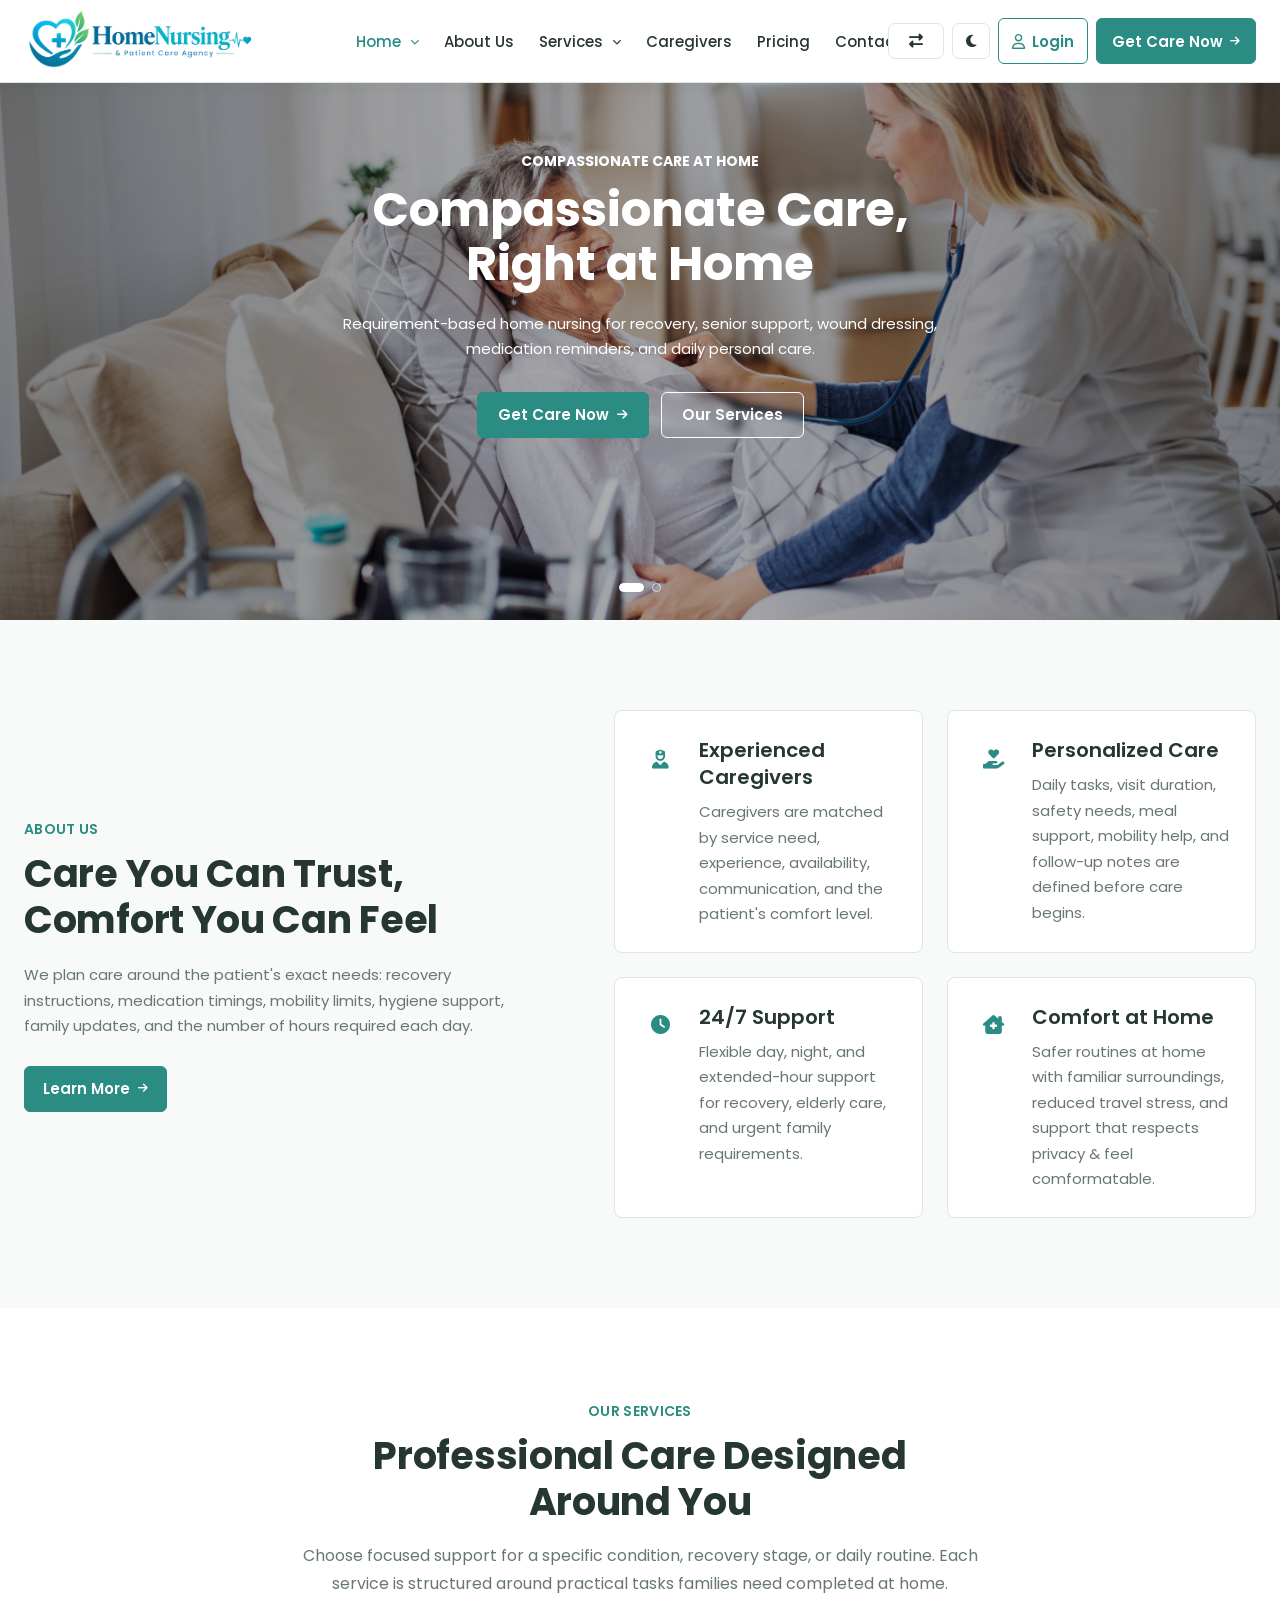
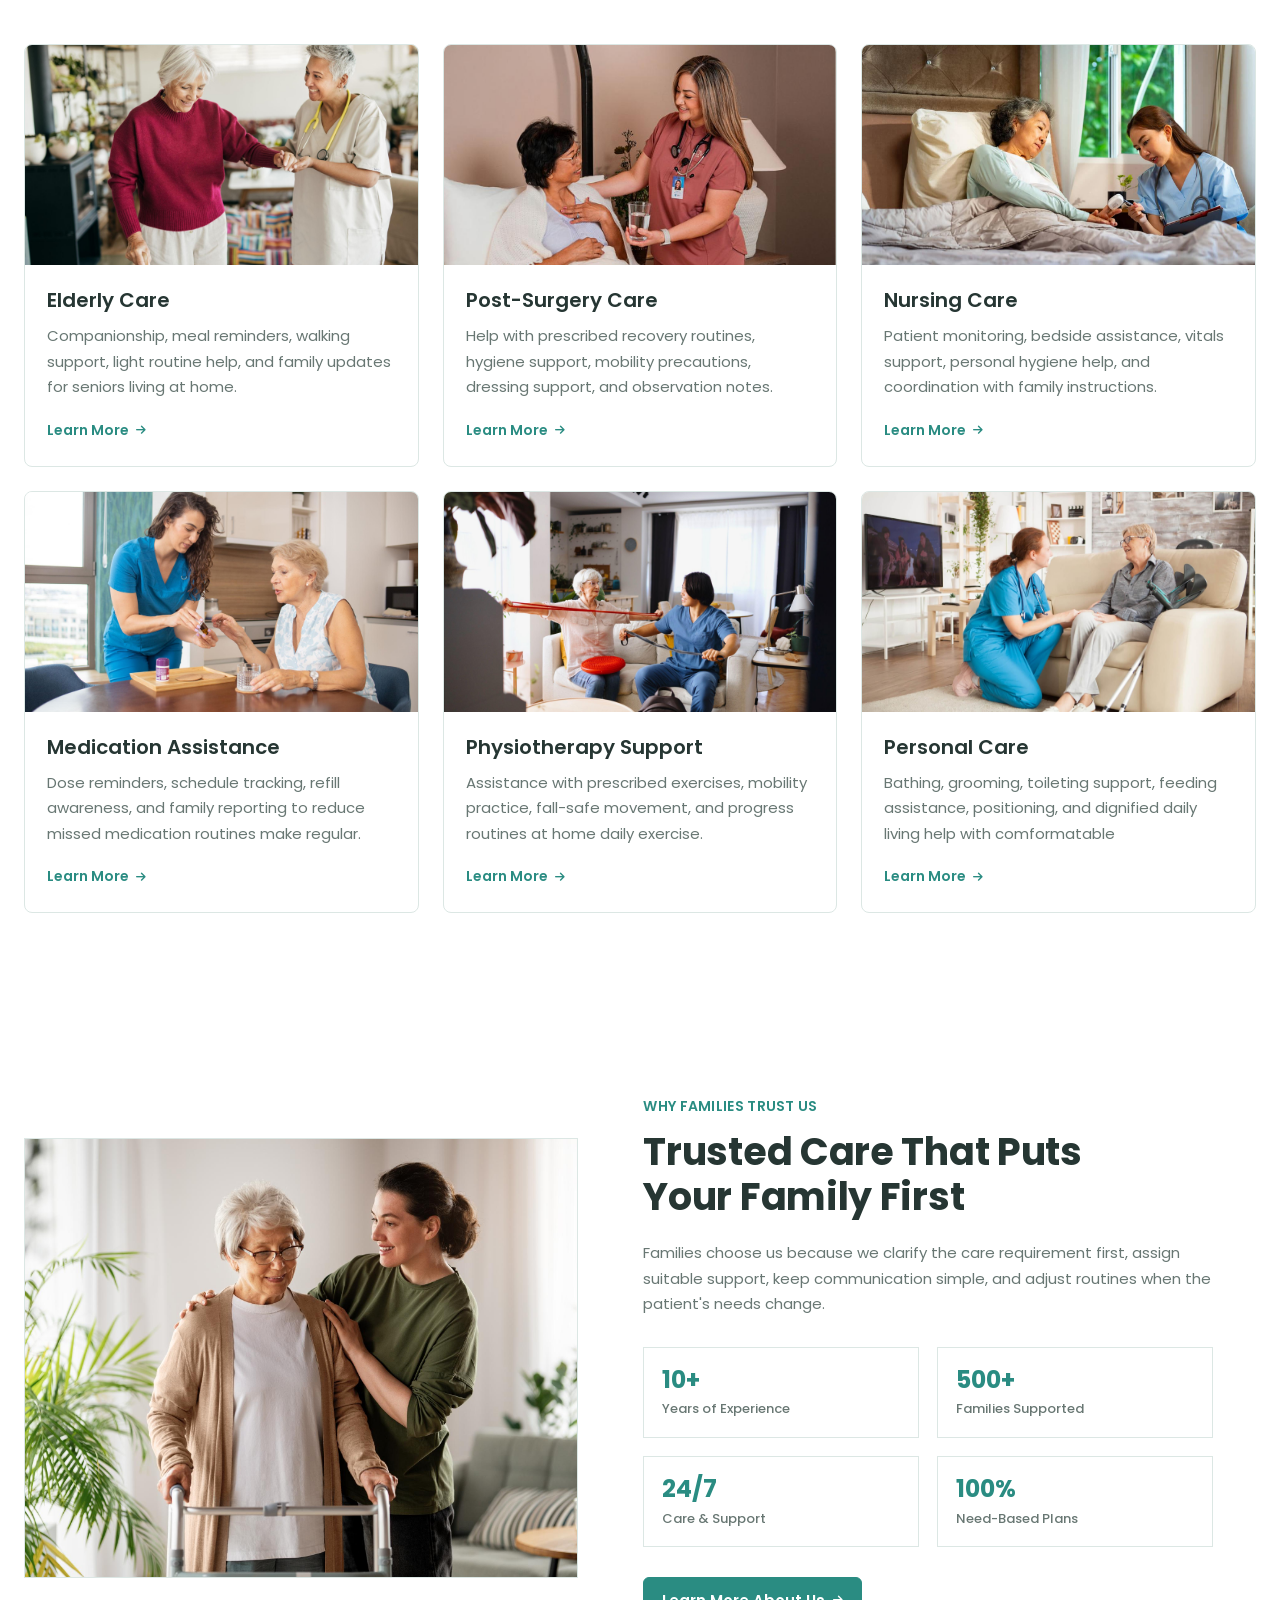
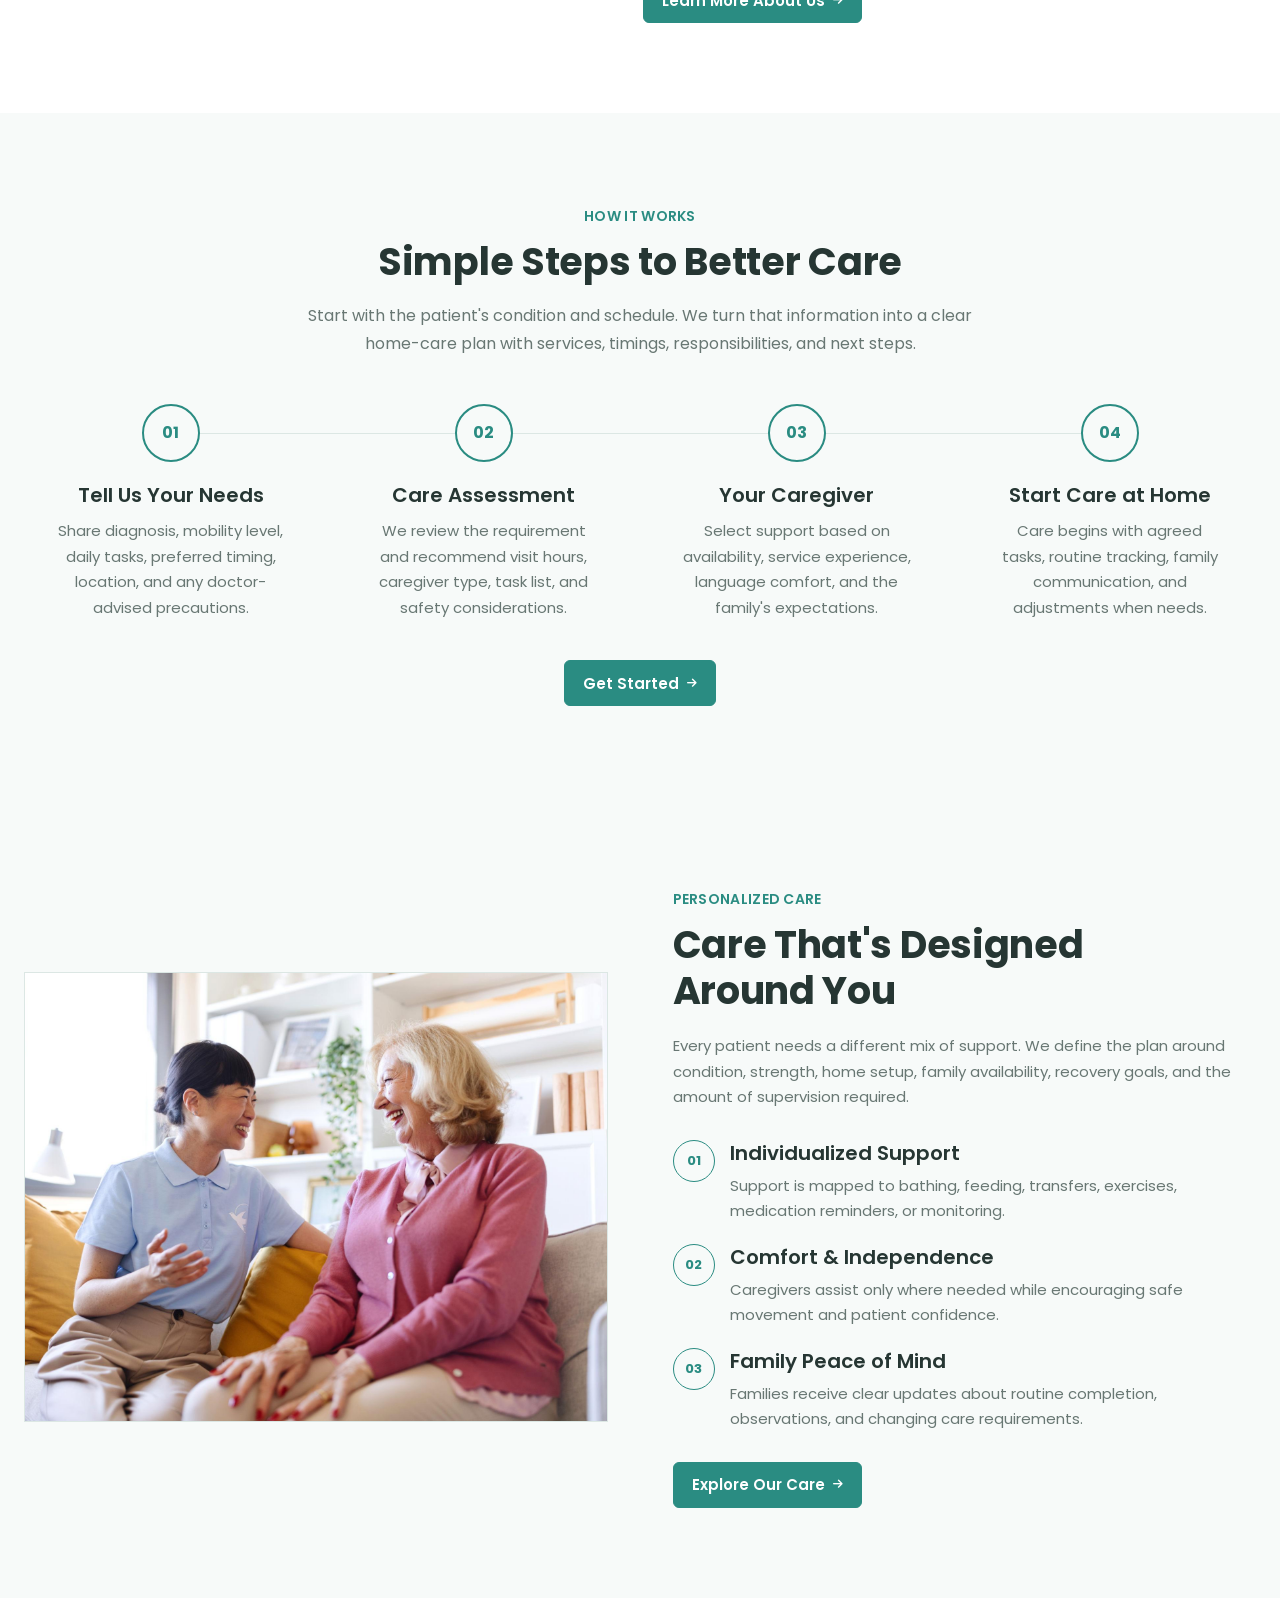
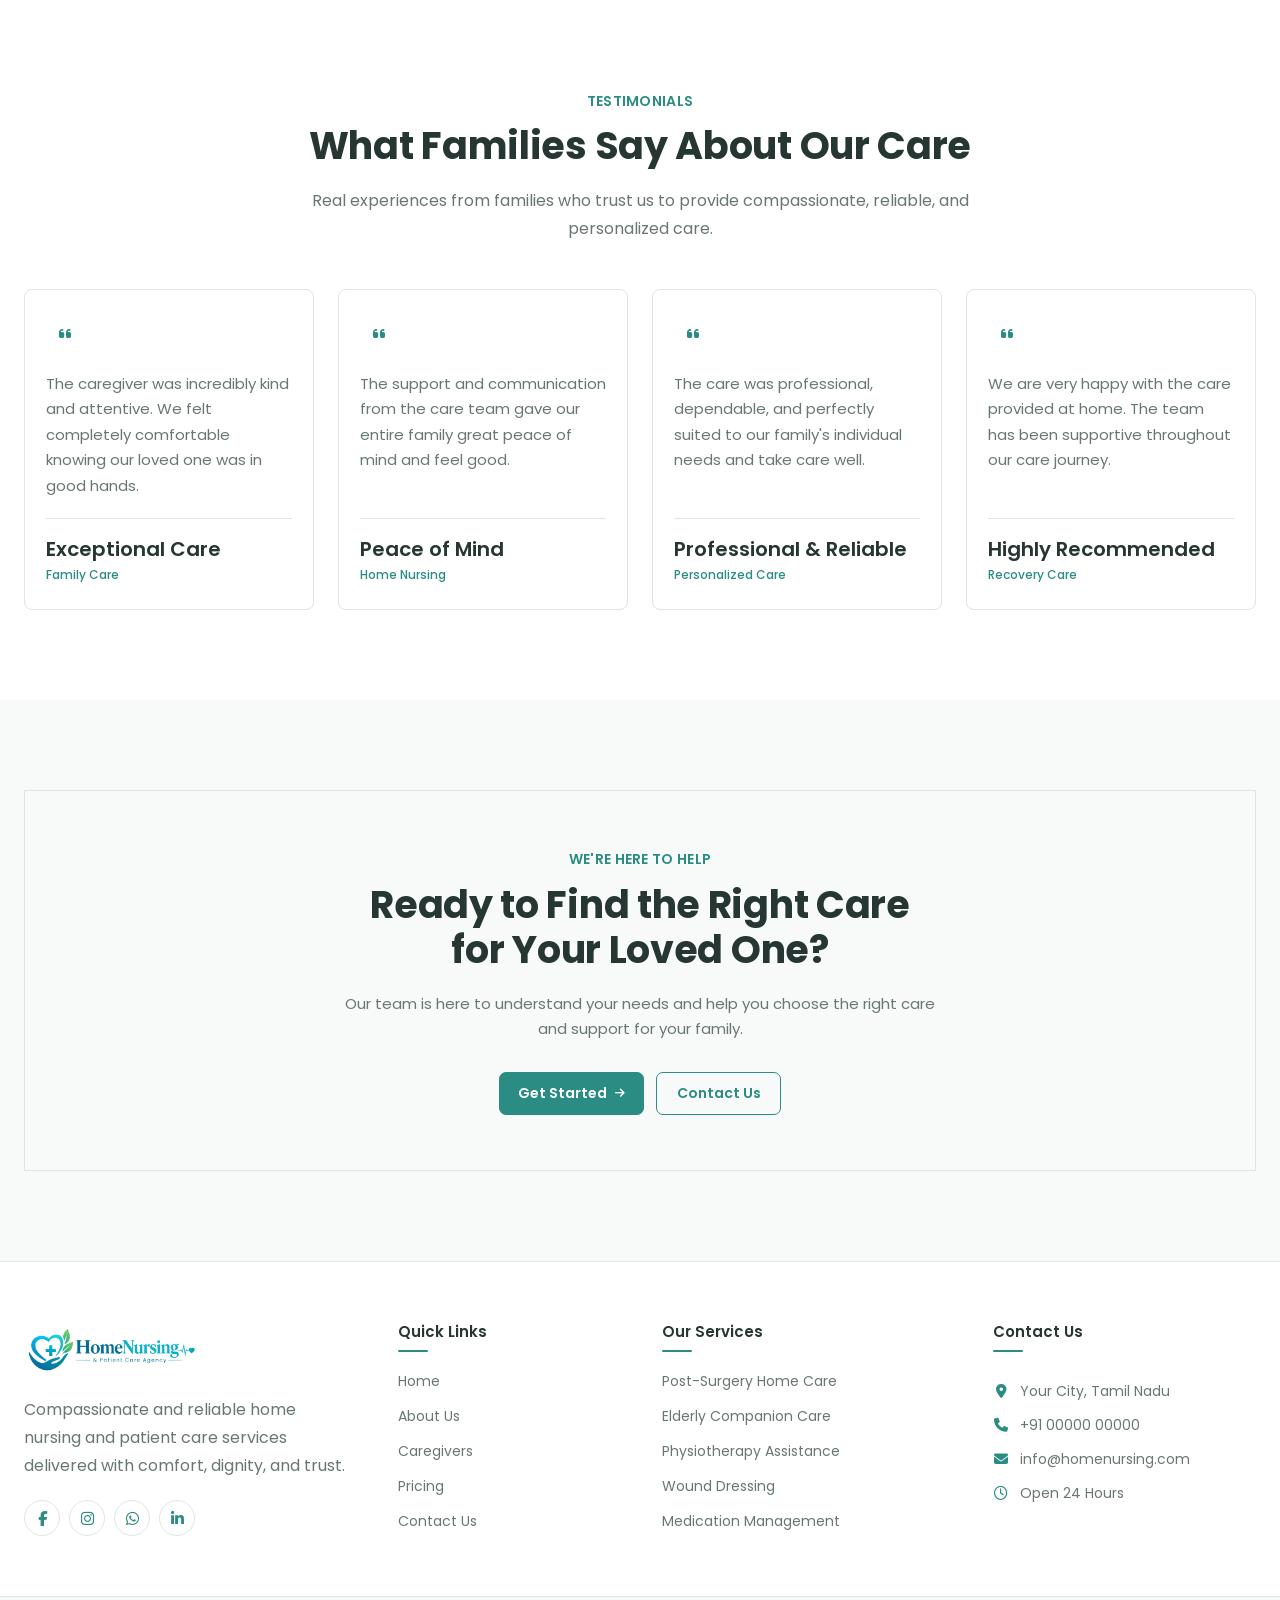
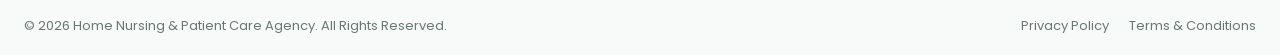
==== commit 3fea1410: "Add files via upload" ====
--- a/index.html
+++ b/index.html
@@ -201,10 +201,9 @@
                 id="rtlToggle"
                 aria-label="Toggle RTL direction"
                 title="Toggle RTL"
-            >
-                <i class="fa-solid fa-right-left"></i>
-                <span>RTL</span>
-            </button>
+            >
+                <i class="fa-solid fa-right-left"></i>
+            </button>
 
 
             <!-- DARK MODE -->
@@ -425,10 +424,9 @@
                     type="button"
                     class="mobile-action-button rtl-toggle"
                     id="mobileRtlToggle"
-                >
-                    <i class="fa-solid fa-right-left"></i>
-                    <span>RTL</span>
-                </button>
+                >
+                    <i class="fa-solid fa-right-left"></i>
+                </button>
 
 
                 <!-- DARK MODE -->
--- a/css/style.css
+++ b/css/style.css
@@ -9466,21 +9466,15 @@
 
 /* =========================================================
    ABOUT US - OUR MISSION & VALUES
-   PART 2: MAIN CSS + DARK MODE
-========================================================= */
-
-
-/* =========================================================
-   SECTION
+   PART 2 - DESKTOP CSS
+   MODERN EDITORIAL LAYOUT
 ========================================================= */
 
 .about-mission-values-section {
     width: 100%;
-    padding: 90px 0;
-
-    background: var(--soft-green);
+    padding: 110px 0;
+    background: var(--bg-color);
     color: var(--text-color);
-
     transition:
         background-color var(--transition),
         color var(--transition);
@@ -9492,27 +9486,24 @@
 ========================================================= */
 
 .about-mission-values-container {
-    width: 100%;
-    max-width: var(--container-width);
-
+    width: min(1200px, 90%);
     margin: 0 auto;
-    padding: 0 24px;
-
-    box-sizing: border-box;
-}
-
-
-/* =========================================================
-   HEADER
+
+    display: grid;
+    grid-template-columns: 0.9fr 1.1fr;
+    gap: 100px;
+
+    align-items: start;
+}
+
+
+/* =========================================================
+   LEFT INTRO
 ========================================================= */
 
 .about-mission-values-header {
-    width: 100%;
-    max-width: 700px;
-
-    margin: 0 auto 45px;
-
-    text-align: center;
+    max-width: 520px;
+    padding-top: 10px;
 }
 
 
@@ -9523,38 +9514,33 @@
 .about-mission-values-subtitle {
     display: inline-block;
 
-    margin: 0 0 12px;
+    margin-bottom: 24px;
 
     color: var(--primary-color);
 
-    font-family: var(--font-family);
-
     font-size: 14px;
-    font-weight: 600;
-
-    line-height: 1.4;
-    letter-spacing: 0.3px;
-
+    font-weight: 700;
+
+    letter-spacing: 1.5px;
     text-transform: uppercase;
 }
 
 
 /* =========================================================
-   TITLE
+   MAIN TITLE
 ========================================================= */
 
 .about-mission-values-title {
-    margin: 0 0 16px;
+    margin: 0;
+
+    max-width: 520px;
+
+    font-size: clamp(40px, 4vw, 58px);
+    font-weight: 700;
+    line-height: 1.08;
+    letter-spacing: -1.5px;
 
     color: var(--text-color);
-
-    font-family: var(--font-family);
-
-    font-size: 38px;
-    font-weight: 700;
-
-    line-height: 1.2;
-    letter-spacing: -0.3px;
 }
 
 
@@ -9563,72 +9549,55 @@
 ========================================================= */
 
 .about-mission-values-description {
-    max-width: 600px;
-
-    margin: 0 auto;
-
-    color: var(--muted-text);
-
-    font-family: var(--font-family);
-
-    font-size: 15px;
-    font-weight: 400;
-
-    line-height: 1.75;
-}
-
-
-/* =========================================================
-   GRID
-========================================================= */
-
-.about-mission-values-grid {
-    width: 100%;
-
-    display: grid;
-
-    grid-template-columns: repeat(3, 1fr);
-
-    gap: 22px;
-}
-
-
-/* =========================================================
-   CARD
-========================================================= */
-
-.about-mission-value-card {
-    position: relative;
-
-    width: 100%;
-    min-height: 245px;
-
-    padding: 30px;
-
-    box-sizing: border-box;
+    max-width: 500px;
+
+    margin: 28px 0 0;
+
+    font-size: 17px;
+    line-height: 1.7;
+
+    color: var(--secondary-text-color);
+}
+
+
+/* =========================================================
+   VALUES LIST
+========================================================= */
+
+.about-mission-values-list {
+    width: 100%;
 
     display: flex;
     flex-direction: column;
-    justify-content: flex-start;
-
-    background: var(--card-color);
-
-    border: 1px solid var(--border-color);
-
-    border-radius: var(--radius);
-
-    box-shadow: var(--shadow);
+}
+
+
+/* =========================================================
+   VALUE ITEM
+========================================================= */
+
+.about-mission-value-item {
+    position: relative;
+
+    display: grid;
+    grid-template-columns: 70px 1fr;
+
+    gap: 28px;
+
+    padding: 34px 0;
+
+    border-top: 1px solid var(--border-color);
 
     transition:
-        background-color var(--transition),
-        border-color var(--transition),
-        box-shadow var(--transition),
-        transform var(--transition);
-}
-
-
-.about-mission-value-card:hover {
-    transform: translateY(-4px);
+        padding var(--transition),
+        border-color var(--transition);
+}
+
+
+/* LAST ITEM BORDER */
+
+.about-mission-value-item:last-child {
+    border-bottom: 1px solid var(--border-color);
 }
 
 
@@ -9639,78 +9608,92 @@
 .about-mission-value-number {
     display: block;
 
-    margin-bottom: 28px;
+    padding-top: 4px;
 
     color: var(--primary-color);
 
-    font-family: var(--font-family);
-
-    font-size: 13px;
+    font-size: 15px;
     font-weight: 700;
 
-    line-height: 1.4;
-}
-
-
-/* =========================================================
-   CARD TITLE
+    letter-spacing: 1px;
+}
+
+
+/* =========================================================
+   CONTENT
+========================================================= */
+
+.about-mission-value-content {
+    max-width: 560px;
+}
+
+
+/* =========================================================
+   VALUE TITLE
 ========================================================= */
 
 .about-mission-value-title {
-    margin: 0 0 10px;
+    margin: 0 0 12px;
 
     color: var(--text-color);
 
-    font-family: var(--font-family);
-
-    font-size: 20px;
+    font-size: 27px;
     font-weight: 600;
-
-    line-height: 1.4;
-}
-
-
-/* =========================================================
-   CARD TEXT
+    line-height: 1.2;
+
+    transition: color var(--transition);
+}
+
+
+/* =========================================================
+   VALUE DESCRIPTION
 ========================================================= */
 
 .about-mission-value-text {
-    max-width: 330px;
+    max-width: 520px;
 
     margin: 0;
 
-    color: var(--muted-text);
-
-    font-family: var(--font-family);
-
-    font-size: 13px;
-    font-weight: 400;
-
+    color: var(--secondary-text-color);
+
+    font-size: 16px;
     line-height: 1.7;
-}
-
-
-/* =========================================================
-   CARD TOP ACCENT
-========================================================= */
-
-.about-mission-value-card::before {
-    content: "";
-
-    position: absolute;
-
-    top: 0;
-    left: 30px;
-
-    width: 42px;
-    height: 3px;
-
-    background: var(--primary-color);
-
-    border-radius: 0 0 3px 3px;
-}
-
-
+
+    transition: color var(--transition);
+}
+
+
+/* =========================================================
+   HOVER EFFECT
+   NO BOX - ONLY SUBTLE MOVEMENT
+========================================================= */
+
+.about-mission-value-item:hover {
+    padding-left: 10px;
+}
+
+.about-mission-value-item:hover
+.about-mission-value-number {
+    color: var(--primary-color);
+}
+
+.about-mission-value-item:hover
+.about-mission-value-title {
+    color: var(--primary-color);
+}
+
+
+/* =========================================================
+   REMOVE OLD CARD STYLING
+========================================================= */
+
+.about-mission-values-grid {
+    display: none !important;
+}
+
+.about-mission-value-card {
+    display: none !important;
+}
 /* =========================================================
    DARK MODE
 ========================================================= */
@@ -9960,7 +9943,7 @@
 
     color: var(--primary-color);
 
-    font-family: Georgia, serif;
+    font-family: var(--font-family);
 
     font-size: 72px;
     font-weight: 700;
@@ -10794,15 +10777,16 @@
 
 
 /* =========================================================
-   SECTION
+   ABOUT US - WHY FAMILIES CHOOSE US
+   PART 2 - MAIN CSS
 ========================================================= */
 
 .about-why-choose-section {
     width: 100%;
-    padding: 90px 0;
-
+    padding: 110px 0;
     background: var(--bg-color);
     color: var(--text-color);
+    overflow: hidden;
 
     transition:
         background-color var(--transition),
@@ -10815,27 +10799,23 @@
 ========================================================= */
 
 .about-why-choose-container {
-    width: 100%;
-    max-width: var(--container-width);
-
+    width: min(1200px, 90%);
     margin: 0 auto;
-    padding: 0 24px;
-
-    box-sizing: border-box;
-}
-
-
-/* =========================================================
-   HEADER
-========================================================= */
-
-.about-why-choose-header {
-    width: 100%;
-    max-width: 700px;
-
-    margin: 0 auto 45px;
-
-    text-align: center;
+
+    display: grid;
+    grid-template-columns: 0.9fr 1.1fr;
+    gap: 100px;
+
+    align-items: center;
+}
+
+
+/* =========================================================
+   LEFT INTRO
+========================================================= */
+
+.about-why-choose-intro {
+    max-width: 520px;
 }
 
 
@@ -10844,21 +10824,17 @@
 ========================================================= */
 
 .about-why-choose-subtitle {
-    display: inline-block;
-
-    margin: 0 0 12px;
+    display: block;
+
+    margin-bottom: 20px;
+
+    font-family: var(--font-family);
+    font-size: 14px;
+    font-weight: 700;
+    letter-spacing: 1.2px;
+    text-transform: uppercase;
 
     color: var(--primary-color);
-
-    font-family: var(--font-family);
-
-    font-size: 14px;
-    font-weight: 600;
-
-    line-height: 1.4;
-    letter-spacing: 0.3px;
-
-    text-transform: uppercase;
 }
 
 
@@ -10867,17 +10843,26 @@
 ========================================================= */
 
 .about-why-choose-title {
-    margin: 0 0 16px;
+    margin: 0;
+
+    font-family: var(--font-family);
+    font-size: clamp(38px, 4vw, 58px);
+    line-height: 1.08;
+    font-weight: 700;
+    letter-spacing: -1.5px;
 
     color: var(--text-color);
-
-    font-family: var(--font-family);
-
-    font-size: 38px;
-    font-weight: 700;
-
-    line-height: 1.2;
-    letter-spacing: -0.3px;
+}
+
+
+/* =========================================================
+   TITLE ACCENT
+========================================================= */
+
+.about-why-choose-title span {
+    display: block;
+
+    color: var(--primary-color);
 }
 
 
@@ -10886,71 +10871,56 @@
 ========================================================= */
 
 .about-why-choose-description {
-    max-width: 600px;
-
-    margin: 0 auto;
-
-    color: var(--muted-text);
-
-    font-family: var(--font-family);
-
-    font-size: 15px;
+    max-width: 500px;
+
+    margin: 30px 0 0;
+
+    font-family: var(--font-family);
+    font-size: 17px;
+    line-height: 1.7;
     font-weight: 400;
 
-    line-height: 1.75;
-}
-
-
-/* =========================================================
-   GRID
-========================================================= */
-
-.about-why-choose-grid {
-    width: 100%;
-
-    display: grid;
-
-    grid-template-columns: repeat(4, 1fr);
-
-    gap: 20px;
-}
-
-
-/* =========================================================
-   CARD
-========================================================= */
-
-.about-why-choose-card {
-    position: relative;
-
-    width: 100%;
-    min-height: 230px;
-
-    padding: 30px;
-
-    box-sizing: border-box;
+    color: var(--secondary-text-color);
+}
+
+
+/* =========================================================
+   BENEFITS LIST
+========================================================= */
+
+.about-why-choose-list {
+    width: 100%;
 
     display: flex;
     flex-direction: column;
-
-    background: var(--card-color);
-
-    border: 1px solid var(--border-color);
-
-    border-radius: var(--radius);
-
-    box-shadow: var(--shadow);
+}
+
+
+/* =========================================================
+   BENEFIT ITEM
+========================================================= */
+
+.about-why-choose-item {
+    position: relative;
+
+    display: grid;
+    grid-template-columns: 70px 1fr;
+    gap: 25px;
+
+    padding: 32px 0;
+
+    border-bottom: 1px solid var(--border-color);
 
     transition:
-        background-color var(--transition),
-        border-color var(--transition),
-        box-shadow var(--transition),
-        transform var(--transition);
-}
-
-
-.about-why-choose-card:hover {
-    transform: translateY(-4px);
+        padding-left var(--transition),
+        border-color var(--transition);
+}
+
+
+/* Remove border from last item */
+
+.about-why-choose-item:last-child {
+    border-bottom: none;
 }
 
 
@@ -10959,78 +10929,131 @@
 ========================================================= */
 
 .about-why-choose-number {
-    display: block;
-
-    margin-bottom: 38px;
-
-    color: var(--primary-color);
-
-    font-family: var(--font-family);
-
-    font-size: 13px;
+    width: 48px;
+    height: 48px;
+
+    display: flex;
+    align-items: center;
+    justify-content: center;
+
+    border-radius: 50%;
+
+    background: var(--primary-color);
+    color: #ffffff;
+
+    font-family: var(--font-family);
+    font-size: 14px;
     font-weight: 700;
 
-    line-height: 1.4;
-}
-
-
-/* =========================================================
-   CARD CONTENT
-========================================================= */
-
-.about-why-choose-card-content {
-    margin-top: auto;
-}
-
-
-.about-why-choose-card-content h3 {
+    flex-shrink: 0;
+}
+
+
+/* =========================================================
+   ITEM CONTENT
+========================================================= */
+
+.about-why-choose-item-content {
+    padding-top: 2px;
+}
+
+
+/* =========================================================
+   ITEM TITLE
+========================================================= */
+
+.about-why-choose-item-content h3 {
     margin: 0 0 10px;
 
+    font-family: var(--font-family);
+    font-size: 22px;
+    line-height: 1.3;
+    font-weight: 700;
+
     color: var(--text-color);
-
-    font-family: var(--font-family);
-
-    font-size: 18px;
-    font-weight: 600;
-
-    line-height: 1.4;
-}
-
-
-.about-why-choose-card-content p {
+}
+
+
+/* =========================================================
+   ITEM TEXT
+========================================================= */
+
+.about-why-choose-item-content p {
+    max-width: 560px;
+
     margin: 0;
 
-    color: var(--muted-text);
-
-    font-family: var(--font-family);
-
-    font-size: 13px;
+    font-family: var(--font-family);
+    font-size: 15px;
+    line-height: 1.65;
     font-weight: 400;
 
-    line-height: 1.7;
-}
-
-
-/* =========================================================
-   TOP ACCENT
-========================================================= */
-
-.about-why-choose-card::before {
-    content: "";
-
-    position: absolute;
-
-    top: 0;
-    left: 30px;
-
-    width: 42px;
-    height: 3px;
-
-    background: var(--primary-color);
-
-    border-radius: 0 0 3px 3px;
-}
-
+    color: var(--secondary-text-color);
+}
+
+
+/* =========================================================
+   HOVER EFFECT
+========================================================= */
+
+.about-why-choose-item:hover {
+    padding-left: 12px;
+}
+
+.about-why-choose-item:hover .about-why-choose-number {
+    transform: scale(1.05);
+}
+
+
+/* =========================================================
+   NUMBER TRANSITION
+========================================================= */
+
+.about-why-choose-number {
+    transition: transform var(--transition);
+}
+
+
+/* =========================================================
+   DARK MODE
+========================================================= */
+
+body.dark-mode .about-why-choose-section {
+    background: var(--bg-color);
+    color: var(--text-color);
+}
+
+body.dark-mode .about-why-choose-title,
+body.dark-mode .about-why-choose-item-content h3 {
+    color: var(--text-color);
+}
+
+body.dark-mode .about-why-choose-description,
+body.dark-mode .about-why-choose-item-content p {
+    color: var(--secondary-text-color);
+}
+
+body.dark-mode .about-why-choose-item {
+    border-color: var(--border-color);
+}
+
+
+/* =========================================================
+   RTL
+========================================================= */
+
+html[dir="rtl"] .about-why-choose-container {
+    direction: rtl;
+}
+
+html[dir="rtl"] .about-why-choose-item {
+    direction: rtl;
+}
+
+html[dir="rtl"] .about-why-choose-item:hover {
+    padding-left: 0;
+    padding-right: 12px;
+}
 
 /* =========================================================
    DARK MODE
@@ -15144,7 +15167,7 @@
 
     gap: 65px;
 
-    align-items: center;
+    align-items: start;
 }
 
 
@@ -15153,6 +15176,8 @@
 ========================================================= */
 
 .elderly-companion-intro-image {
+    order: 2;
+
     width: 100%;
     height: 500px;
 
@@ -15193,6 +15218,8 @@
 ========================================================= */
 
 .elderly-companion-intro-content {
+    order: 1;
+
     width: 100%;
     max-width: 570px;
 }
@@ -15271,26 +15298,30 @@
 .elderly-companion-intro-points {
     width: 100%;
 
+    display: flex;
+    flex-direction: column;
+
+    gap: 19px;
+
+    margin-bottom: 28px;
+}
+
+
+/* =========================================================
+   POINT
+========================================================= */
+
+.elderly-companion-intro-point {
     display: grid;
-
-    grid-template-columns: 1fr 1fr;
-
-    gap: 22px 25px;
-
-    margin-bottom: 28px;
-}
-
-
-/* =========================================================
-   POINT
-========================================================= */
-
-.elderly-companion-intro-point {
-    display: flex;
+    grid-template-columns: 40px minmax(0, 1fr);
     align-items: flex-start;
 
-    gap: 12px;
-
+    gap: 13px;
+
+    min-width: 0;
+}
+
+.elderly-companion-intro-point > div {
     min-width: 0;
 }
 
@@ -15302,8 +15333,8 @@
 .elderly-companion-intro-icon {
     flex: 0 0 auto;
 
-    width: 38px;
-    height: 38px;
+    width: 40px;
+    height: 40px;
 
     display: flex;
     align-items: center;
@@ -15339,10 +15370,11 @@
 
     font-family: var(--font-family);
 
-    font-size: 14px;
+    font-size: 15px;
     font-weight: 600;
 
     line-height: 1.4;
+    overflow-wrap: break-word;
 
     transition: color var(--transition);
 }
@@ -15359,6 +15391,7 @@
     font-weight: 400;
 
     line-height: 1.6;
+    overflow-wrap: break-word;
 
     transition: color var(--transition);
 }
@@ -17203,8 +17236,8 @@
     display: grid;
 
     grid-template-columns:
-        minmax(0, 1fr)
-        minmax(0, 1fr);
+        minmax(0, 0.92fr)
+        minmax(520px, 1.08fr);
 
     gap: 65px;
 
@@ -17414,7 +17447,10 @@
 
 .physio-assistance-hero-image {
     width: 100%;
-    height: 500px;
+    max-width: none;
+    height: 520px;
+
+    justify-self: stretch;
 
     overflow: hidden;
 
@@ -17439,6 +17475,7 @@
     height: 100%;
 
     object-fit: cover;
+    object-position: center;
 
     transition: transform var(--transition);
 }
@@ -37477,4 +37514,7880 @@
     font-size: 64px !important;
     font-weight: 600 !important;
     line-height: 1.1 !important;
+}
+
+
+
+
+
+:root {
+    --font-main: "Poppins", sans-serif;
+
+    --heading-xl: 64px;
+    --heading-lg: 48px;
+    --heading-md: 36px;
+    --heading-sm: 28px;
+
+    --body-lg: 18px;
+    --body-md: 16px;
+    --body-sm: 14px;
+
+    --primary: #29958c;
+    --text: #18302d;
+}
+
+
+
+
+
+
+/* =========================================================
+   POST-SURGERY SUPPORT
+   HOVER IMAGE CARDS - OVERRIDE CSS
+========================================================= */
+
+.post-surgery-support-section {
+    width: 100%;
+    padding: 100px 0 !important;
+    background: var(--bg-color) !important;
+    color: var(--text-color);
+    overflow: hidden;
+}
+
+
+/* =========================================================
+   CONTAINER
+========================================================= */
+
+.post-surgery-support-container {
+    width: min(1200px, 90%) !important;
+    margin: 0 auto !important;
+}
+
+
+/* =========================================================
+   HEADER
+========================================================= */
+
+.post-surgery-support-header {
+    max-width: 850px;
+    margin: 0 auto 60px !important;
+    text-align: center;
+}
+
+.post-surgery-support-subtitle {
+    display: block;
+    margin-bottom: 18px !important;
+
+    font-family: var(--font-family) !important;
+    font-size: 14px !important;
+    font-weight: 700 !important;
+    letter-spacing: 1px;
+    text-transform: uppercase;
+
+    color: var(--primary-color) !important;
+}
+
+.post-surgery-support-title {
+    margin: 0 !important;
+
+    font-family: var(--font-family) !important;
+    font-size: clamp(36px, 4vw, 52px) !important;
+    line-height: 1.1 !important;
+    font-weight: 700 !important;
+    letter-spacing: -1px;
+
+    color: var(--text-color) !important;
+}
+
+.post-surgery-support-description {
+    max-width: 780px;
+    margin: 25px auto 0 !important;
+
+    font-family: var(--font-family) !important;
+    font-size: 17px !important;
+    line-height: 1.7 !important;
+    font-weight: 400 !important;
+
+    color: var(--secondary-text-color) !important;
+}
+
+
+/* =========================================================
+   IMAGE CARD GRID
+========================================================= */
+
+.post-surgery-support-grid {
+    display: grid !important;
+    grid-template-columns: repeat(4, 1fr) !important;
+    gap: 20px !important;
+
+    width: 100%;
+}
+
+
+/* =========================================================
+   CARD
+========================================================= */
+
+.post-surgery-support-card {
+    position: relative !important;
+
+    height: 430px !important;
+    min-height: 430px !important;
+
+    overflow: hidden !important;
+
+    border-radius: 18px !important;
+    border: none !important;
+
+    background: #dfe9e7 !important;
+
+    cursor: pointer;
+
+    box-shadow: none !important;
+}
+
+
+/* =========================================================
+   IMAGE
+========================================================= */
+
+.post-surgery-support-image {
+    position: absolute !important;
+    inset: 0 !important;
+
+    width: 100% !important;
+    height: 100% !important;
+
+    display: block !important;
+
+    object-fit: cover !important;
+
+    transition: transform 0.6s ease !important;
+}
+
+
+/* =========================================================
+   OVERLAY
+========================================================= */
+
+.post-surgery-support-overlay {
+    position: absolute !important;
+    inset: 0 !important;
+
+    display: flex !important;
+    flex-direction: column !important;
+    justify-content: flex-end !important;
+
+    padding: 28px !important;
+
+    background:
+        linear-gradient(
+            to top,
+            rgba(10, 35, 32, 0.92) 0%,
+            rgba(10, 35, 32, 0.65) 40%,
+            rgba(10, 35, 32, 0.05) 75%,
+            rgba(10, 35, 32, 0) 100%
+        ) !important;
+
+    opacity: 0 !important;
+
+    transition:
+        opacity 0.4s ease,
+        background 0.4s ease !important;
+}
+
+
+/* =========================================================
+   HOVER IMAGE
+========================================================= */
+
+.post-surgery-support-card:hover
+.post-surgery-support-image {
+    transform: scale(1.08) !important;
+}
+
+
+/* =========================================================
+   SHOW OVERLAY
+========================================================= */
+
+.post-surgery-support-card:hover
+.post-surgery-support-overlay {
+    opacity: 1 !important;
+}
+
+
+/* =========================================================
+   NUMBER
+========================================================= */
+
+.post-surgery-support-number {
+    display: flex !important;
+    align-items: center !important;
+    justify-content: center !important;
+
+    width: 42px !important;
+    height: 42px !important;
+
+    margin-bottom: 18px !important;
+
+    border-radius: 50% !important;
+
+    background: var(--primary-color) !important;
+    color: #ffffff !important;
+
+    font-family: var(--font-family) !important;
+    font-size: 13px !important;
+    font-weight: 700 !important;
+
+    transform: translateY(20px);
+    opacity: 0;
+
+    transition:
+        transform 0.4s ease 0.05s,
+        opacity 0.4s ease 0.05s !important;
+}
+
+
+/* =========================================================
+   CONTENT
+========================================================= */
+
+.post-surgery-support-card-content {
+    transform: translateY(25px);
+    opacity: 0;
+
+    transition:
+        transform 0.45s ease 0.1s,
+        opacity 0.45s ease 0.1s !important;
+}
+
+
+/* =========================================================
+   SHOW CONTENT ON HOVER
+========================================================= */
+
+.post-surgery-support-card:hover
+.post-surgery-support-number,
+.post-surgery-support-card:hover
+.post-surgery-support-card-content {
+    transform: translateY(0);
+    opacity: 1;
+}
+
+
+/* =========================================================
+   CARD TITLE
+========================================================= */
+
+.post-surgery-support-card-content h3 {
+    margin: 0 0 10px !important;
+
+    font-family: var(--font-family) !important;
+    font-size: 22px !important;
+    line-height: 1.25 !important;
+    font-weight: 700 !important;
+
+    color: #ffffff !important;
+}
+
+
+/* =========================================================
+   CARD DESCRIPTION
+========================================================= */
+
+.post-surgery-support-card-content p {
+    margin: 0 !important;
+
+    font-family: var(--font-family) !important;
+    font-size: 14px !important;
+    line-height: 1.6 !important;
+    font-weight: 400 !important;
+
+    color: rgba(255, 255, 255, 0.88) !important;
+}
+
+
+/* =========================================================
+   DARK MODE
+========================================================= */
+
+body.dark-mode .post-surgery-support-section {
+    background: var(--bg-color) !important;
+}
+
+
+/* =========================================================
+   TABLET
+========================================================= */
+
+@media (max-width: 992px) {
+
+    .post-surgery-support-grid {
+        grid-template-columns: repeat(2, 1fr) !important;
+    }
+
+    .post-surgery-support-card {
+        height: 400px !important;
+        min-height: 400px !important;
+    }
+}
+
+
+/* =========================================================
+   MOBILE
+========================================================= */
+
+@media (max-width: 600px) {
+
+    .post-surgery-support-section {
+        padding: 75px 0 !important;
+    }
+
+    .post-surgery-support-container {
+        width: 90% !important;
+    }
+
+    .post-surgery-support-header {
+        margin-bottom: 40px !important;
+    }
+
+    .post-surgery-support-title {
+        font-size: 34px !important;
+    }
+
+    .post-surgery-support-description {
+        font-size: 15px !important;
+    }
+
+    .post-surgery-support-grid {
+        grid-template-columns: 1fr !important;
+        gap: 18px !important;
+    }
+
+    .post-surgery-support-card {
+        height: 360px !important;
+        min-height: 360px !important;
+    }
+
+    /*
+       On touch/mobile devices, keep the information visible
+       because there is no normal hover interaction.
+    */
+
+    .post-surgery-support-overlay {
+        opacity: 1 !important;
+    }
+
+    .post-surgery-support-number,
+    .post-surgery-support-card-content {
+        opacity: 1 !important;
+        transform: translateY(0) !important;
+    }
+}
+
+
+/* =========================================================
+   RTL
+========================================================= */
+
+html[dir="rtl"] .post-surgery-support-section {
+    direction: rtl;
+}
+
+html[dir="rtl"] .post-surgery-support-header {
+    text-align: center;
+}
+
+
+
+
+
+
+
+
+/* =========================================================
+   POST-SURGERY CARE PROCESS
+   MODERN TIMELINE OVERRIDE
+   Existing HTML - No changes required
+========================================================= */
+
+.post-surgery-process-section {
+    padding: 100px 30px !important;
+    background: var(--bg-color) !important;
+}
+
+.post-surgery-process-container {
+    max-width: 1200px !important;
+    margin: 0 auto !important;
+}
+
+
+/* =========================================================
+   SECTION HEADER
+========================================================= */
+
+.post-surgery-process-header {
+    max-width: 850px !important;
+    margin: 0 auto 75px !important;
+    text-align: center !important;
+}
+
+.post-surgery-process-subtitle {
+    display: block !important;
+    margin-bottom: 14px !important;
+}
+
+.post-surgery-process-title {
+    margin: 0 0 18px !important;
+}
+
+.post-surgery-process-description {
+    margin: 0 auto !important;
+    max-width: 720px !important;
+}
+
+
+/* =========================================================
+   TIMELINE
+========================================================= */
+
+.post-surgery-process-list {
+    position: relative !important;
+
+    display: grid !important;
+    grid-template-columns: repeat(4, 1fr) !important;
+
+    gap: 24px !important;
+
+    padding: 20px 0 0 !important;
+}
+
+
+/* =========================================================
+   REMOVE OLD HORIZONTAL LINE
+========================================================= */
+
+.post-surgery-process-list::before {
+    display: none !important;
+}
+
+.post-surgery-process-line {
+    display: none !important;
+}
+
+
+/* =========================================================
+   INDIVIDUAL STEP
+========================================================= */
+
+.post-surgery-process-step {
+    position: relative !important;
+
+    min-height: 300px !important;
+
+    padding: 0 28px 32px !important;
+
+    background: transparent !important;
+
+    border: 1px solid rgba(20, 55, 55, 0.12) !important;
+    border-radius: 24px !important;
+
+    overflow: hidden !important;
+
+    transition:
+        transform 0.35s ease,
+        border-color 0.35s ease,
+        box-shadow 0.35s ease !important;
+}
+
+
+/* =========================================================
+   TOP ACCENT
+========================================================= */
+
+.post-surgery-process-step::before {
+    content: "" !important;
+
+    position: absolute !important;
+    top: 0 !important;
+    left: 28px !important;
+
+    width: 55px !important;
+    height: 4px !important;
+
+    background: var(--primary-color) !important;
+
+    border-radius: 0 0 5px 5px !important;
+}
+
+
+/* =========================================================
+   STEP HOVER
+========================================================= */
+
+.post-surgery-process-step:hover {
+    transform: translateY(-8px) !important;
+
+    border-color: var(--primary-color) !important;
+
+    box-shadow: 0 18px 40px rgba(20, 55, 55, 0.10) !important;
+}
+
+
+/* =========================================================
+   NUMBER
+========================================================= */
+
+.post-surgery-process-number {
+    width: 58px !important;
+    height: 58px !important;
+
+    margin-top: 32px !important;
+    margin-bottom: 42px !important;
+
+    display: flex !important;
+    align-items: center !important;
+    justify-content: center !important;
+
+    border-radius: 50% !important;
+
+    background: var(--primary-color) !important;
+    color: #fff !important;
+
+    font-weight: 700 !important;
+
+    border: 6px solid var(--bg-color) !important;
+
+    box-shadow:
+        0 0 0 1px var(--primary-color) !important;
+
+    transition:
+        transform 0.35s ease,
+        background-color 0.35s ease !important;
+}
+
+.post-surgery-process-step:hover .post-surgery-process-number {
+    transform: scale(1.08) !important;
+}
+
+
+/* =========================================================
+   CONTENT
+========================================================= */
+
+.post-surgery-process-content {
+    padding: 0 !important;
+}
+
+.post-surgery-process-content h3 {
+    margin: 0 0 14px !important;
+
+    font-weight: 700 !important;
+}
+
+.post-surgery-process-content p {
+    margin: 0 !important;
+
+    line-height: 1.75 !important;
+}
+
+
+/* =========================================================
+   ALTERNATING VISUAL POSITION
+========================================================= */
+
+.post-surgery-process-step:nth-child(even) {
+    transform: translateY(35px) !important;
+}
+
+.post-surgery-process-step:nth-child(even):hover {
+    transform: translateY(27px) !important;
+}
+
+
+/* =========================================================
+   DARK MODE
+========================================================= */
+
+body.dark-mode .post-surgery-process-step {
+    border-color: rgba(255, 255, 255, 0.12) !important;
+}
+
+body.dark-mode .post-surgery-process-step:hover {
+    border-color: var(--primary-color) !important;
+}
+
+body.dark-mode .post-surgery-process-number {
+    border-color: var(--bg-color) !important;
+}
+
+
+/* =========================================================
+   TABLET
+========================================================= */
+
+@media (max-width: 900px) {
+
+    .post-surgery-process-list {
+        grid-template-columns: repeat(2, 1fr) !important;
+        gap: 24px !important;
+    }
+
+    .post-surgery-process-step:nth-child(even) {
+        transform: none !important;
+    }
+
+    .post-surgery-process-step:nth-child(even):hover {
+        transform: translateY(-8px) !important;
+    }
+
+}
+
+
+/* =========================================================
+   MOBILE
+========================================================= */
+
+@media (max-width: 600px) {
+
+    .post-surgery-process-section {
+        padding: 70px 20px !important;
+    }
+
+    .post-surgery-process-header {
+        margin-bottom: 45px !important;
+    }
+
+    .post-surgery-process-list {
+        display: flex !important;
+        flex-direction: column !important;
+        gap: 20px !important;
+        padding-left: 12px !important;
+    }
+
+    .post-surgery-process-step,
+    .post-surgery-process-step:nth-child(even) {
+        min-height: auto !important;
+
+        padding: 24px 22px 28px 80px !important;
+
+        transform: none !important;
+    }
+
+    .post-surgery-process-step:hover,
+    .post-surgery-process-step:nth-child(even):hover {
+        transform: translateY(-4px) !important;
+    }
+
+    /* Vertical connecting line */
+    .post-surgery-process-list::before {
+        content: "" !important;
+
+        display: block !important;
+
+        position: absolute !important;
+        left: 40px !important;
+        top: 25px !important;
+        bottom: 25px !important;
+
+        width: 1px !important;
+
+        background: var(--primary-color) !important;
+
+        opacity: 0.35 !important;
+    }
+
+    .post-surgery-process-number {
+        position: absolute !important;
+
+        left: 10px !important;
+        top: 22px !important;
+
+        width: 48px !important;
+        height: 48px !important;
+
+        margin: 0 !important;
+
+        border-width: 4px !important;
+    }
+
+    .post-surgery-process-step::before {
+        left: 80px !important;
+        width: 40px !important;
+    }
+
+    .post-surgery-process-content h3 {
+        margin-bottom: 10px !important;
+    }
+
+}
+
+
+
+
+
+
+
+
+/* =========================================================
+   ELDERLY COMPANION CARE
+   SECTION 5 - PART 2
+   CONSISTENT TYPOGRAPHY + CREATIVE STYLE
+========================================================= */
+
+.elderly-companion-includes {
+    width: 100%;
+    padding: 100px 0;
+    background: var(--bg-color);
+    color: var(--text-color);
+    overflow: hidden;
+}
+
+.elderly-companion-includes-container {
+    width: min(1200px, 90%);
+    margin: 0 auto;
+}
+
+
+/* =========================================================
+   HEADER
+========================================================= */
+
+.elderly-companion-includes-header {
+    max-width: 800px;
+    margin: 0 auto 65px;
+    text-align: center;
+}
+
+.elderly-companion-includes-subtitle {
+    display: block;
+    margin-bottom: 16px;
+
+    font-size: 14px;
+    font-weight: 700;
+    line-height: 1.4;
+    letter-spacing: 1.2px;
+    text-transform: uppercase;
+
+    color: var(--primary-color);
+}
+
+.elderly-companion-includes-title {
+    margin: 0 auto 20px;
+
+    font-size: 48px;
+    font-weight: 650;
+    line-height: 1.1;
+    letter-spacing: -1.2px;
+
+    color: var(--heading-color);
+}
+
+.elderly-companion-includes-description {
+    max-width: 750px;
+    margin: 0 auto;
+
+    font-size: 17px;
+    font-weight: 400;
+    line-height: 1.7;
+
+    color: var(--text-muted);
+}
+
+
+/* =========================================================
+   SERVICE GRID
+========================================================= */
+
+.elderly-companion-includes-grid {
+    display: grid;
+    grid-template-columns: repeat(2, 1fr);
+
+    border-top: 1px solid var(--border-color);
+
+    counter-reset: companion-service;
+}
+
+
+/* =========================================================
+   SERVICE CARD
+========================================================= */
+
+.elderly-companion-includes-card {
+    position: relative;
+
+    display: grid;
+    grid-template-columns: 72px 1fr;
+    align-items: center;
+
+    min-height: 180px;
+
+    padding: 32px 30px;
+
+    background: transparent;
+
+    border-bottom: 1px solid var(--border-color);
+
+    transition:
+        background-color 0.3s ease,
+        transform 0.3s ease;
+}
+
+
+/* Vertical divider */
+
+.elderly-companion-includes-card:nth-child(odd) {
+    border-right: 1px solid var(--border-color);
+}
+
+
+/* =========================================================
+   AUTOMATIC NUMBER
+========================================================= */
+
+.elderly-companion-includes-card::before {
+    content: counter(companion-service, decimal-leading-zero);
+
+    counter-increment: companion-service;
+
+    position: absolute;
+    top: 20px;
+    right: 25px;
+
+    font-size: 12px;
+    font-weight: 700;
+    line-height: 1;
+
+    color: var(--primary-color);
+}
+
+
+/* =========================================================
+   ICON
+========================================================= */
+
+.elderly-companion-includes-icon {
+    width: 52px;
+    height: 52px;
+
+    display: flex;
+    align-items: center;
+    justify-content: center;
+
+    border: 1px solid var(--primary-color);
+    border-radius: 50%;
+
+    font-size: 20px;
+    font-weight: 400;
+
+    color: var(--primary-color);
+
+    transition:
+        background-color 0.3s ease,
+        color 0.3s ease,
+        transform 0.3s ease;
+}
+
+
+/* Small decorative dot */
+
+.elderly-companion-includes-icon::after {
+    content: "";
+
+    position: absolute;
+
+    width: 7px;
+    height: 7px;
+
+    margin-left: 45px;
+    margin-top: -42px;
+
+    border-radius: 50%;
+
+    background: var(--primary-color);
+}
+
+
+/* =========================================================
+   CARD CONTENT
+========================================================= */
+
+.elderly-companion-includes-content {
+    padding-left: 8px;
+    padding-right: 25px;
+}
+
+.elderly-companion-includes-content h3 {
+    margin: 0 0 9px;
+
+    font-size: 20px;
+    font-weight: 600;
+    line-height: 1.35;
+    letter-spacing: -0.2px;
+
+    color: var(--heading-color);
+
+    transition: color 0.3s ease;
+}
+
+.elderly-companion-includes-content p {
+    max-width: 480px;
+
+    margin: 0;
+
+    font-size: 15px;
+    font-weight: 400;
+    line-height: 1.65;
+
+    color: var(--text-muted);
+
+    transition: color 0.3s ease;
+}
+
+
+/* =========================================================
+   HOVER
+========================================================= */
+
+.elderly-companion-includes-card:hover {
+    background: var(--primary-color);
+    transform: translateY(-3px);
+    z-index: 2;
+}
+
+.elderly-companion-includes-card:hover
+.elderly-companion-includes-icon {
+    background: var(--bg-color);
+    color: var(--primary-color);
+
+    transform: scale(1.05);
+}
+
+.elderly-companion-includes-card:hover
+.elderly-companion-includes-content h3 {
+    color: #ffffff;
+}
+
+.elderly-companion-includes-card:hover
+.elderly-companion-includes-content p {
+    color: rgba(255, 255, 255, 0.85);
+}
+
+.elderly-companion-includes-card:hover::before {
+    color: #ffffff;
+}
+
+
+/* =========================================================
+   TABLET
+========================================================= */
+
+@media (max-width: 900px) {
+
+    .elderly-companion-includes {
+        padding: 80px 0;
+    }
+
+    .elderly-companion-includes-title {
+        font-size: 42px;
+    }
+
+    .elderly-companion-includes-grid {
+        grid-template-columns: 1fr;
+    }
+
+    .elderly-companion-includes-card:nth-child(odd) {
+        border-right: none;
+    }
+}
+
+
+/* =========================================================
+   MOBILE
+========================================================= */
+
+@media (max-width: 600px) {
+
+    .elderly-companion-includes {
+        padding: 70px 0;
+    }
+
+    .elderly-companion-includes-container {
+        width: 92%;
+    }
+
+    .elderly-companion-includes-header {
+        margin-bottom: 45px;
+    }
+
+    .elderly-companion-includes-subtitle {
+        font-size: 13px;
+        margin-bottom: 14px;
+    }
+
+    .elderly-companion-includes-title {
+        font-size: 34px;
+        line-height: 1.12;
+        letter-spacing: -0.7px;
+    }
+
+    .elderly-companion-includes-description {
+        font-size: 15px;
+        line-height: 1.65;
+    }
+
+    .elderly-companion-includes-card {
+        grid-template-columns: 62px 1fr;
+
+        min-height: 150px;
+
+        padding: 28px 18px;
+    }
+
+    .elderly-companion-includes-icon {
+        width: 48px;
+        height: 48px;
+
+        font-size: 18px;
+    }
+
+    .elderly-companion-includes-content {
+        padding-left: 4px;
+        padding-right: 22px;
+    }
+
+    .elderly-companion-includes-content h3 {
+        font-size: 18px;
+        font-weight: 600;
+        line-height: 1.35;
+    }
+
+    .elderly-companion-includes-content p {
+        font-size: 14px;
+        line-height: 1.6;
+    }
+
+    .elderly-companion-includes-card::before {
+        top: 16px;
+        right: 16px;
+
+        font-size: 11px;
+    }
+}
+
+
+
+
+
+
+
+
+
+/* =========================================================
+   PHYSIOTHERAPY ASSISTANCE
+   SECTION 3: BENEFITS
+   PART 2 - EDITORIAL STYLE
+========================================================= */
+
+.physio-assistance-benefits {
+    width: 100%;
+    padding: 105px 0;
+    background: var(--bg-color);
+    color: var(--text-color);
+    overflow: hidden;
+}
+
+.physio-assistance-benefits-container {
+    width: min(1200px, 90%);
+    margin: 0 auto;
+}
+
+
+/* =========================================================
+   INTRO AREA
+========================================================= */
+
+.physio-assistance-benefits-intro {
+    display: grid;
+    grid-template-columns: 1fr 0.85fr;
+    gap: 80px;
+    align-items: center;
+
+    padding-bottom: 75px;
+}
+
+
+/* =========================================================
+   HEADING
+========================================================= */
+
+.physio-assistance-benefits-heading {
+    max-width: 650px;
+}
+
+.physio-assistance-benefits-subtitle {
+    display: block;
+
+    margin-bottom: 16px;
+
+    font-size: 14px;
+    font-weight: 700;
+    line-height: 1.4;
+    letter-spacing: 1.2px;
+    text-transform: uppercase;
+
+    color: var(--primary-color);
+}
+
+.physio-assistance-benefits-title {
+    margin: 0 0 22px;
+
+    font-size: 48px;
+    font-weight: 650;
+    line-height: 1.1;
+    letter-spacing: -1.2px;
+
+    color: var(--heading-color);
+}
+
+.physio-assistance-benefits-description {
+    max-width: 610px;
+
+    margin: 0;
+
+    font-size: 17px;
+    font-weight: 400;
+    line-height: 1.7;
+
+    color: var(--text-muted);
+}
+
+
+/* =========================================================
+   IMAGE
+========================================================= */
+
+.physio-assistance-benefits-image {
+    position: relative;
+
+    width: 100%;
+    height: 390px;
+
+    overflow: hidden;
+
+    border-radius: 28px;
+}
+
+.physio-assistance-benefits-image img {
+    width: 100%;
+    height: 100%;
+
+    display: block;
+
+    object-fit: cover;
+    object-position: center;
+
+    transition: transform 0.6s ease;
+}
+
+.physio-assistance-benefits-image:hover img {
+    transform: scale(1.04);
+}
+
+
+/* =========================================================
+   SMALL IMAGE ACCENT
+========================================================= */
+
+.physio-assistance-benefits-image::after {
+    content: "";
+
+    position: absolute;
+
+    width: 70px;
+    height: 70px;
+
+    left: -1px;
+    bottom: -1px;
+
+    background: var(--primary-color);
+
+    border-radius: 0 25px 0 0;
+
+    opacity: 0.9;
+
+    pointer-events: none;
+}
+
+
+/* =========================================================
+   BENEFITS LIST
+========================================================= */
+
+.physio-assistance-benefits-list {
+    width: 100%;
+
+    border-top: 1px solid var(--border-color);
+}
+
+
+/* =========================================================
+   BENEFIT ITEM
+========================================================= */
+
+.physio-assistance-benefit-item {
+    display: grid;
+
+    grid-template-columns: 120px 1fr;
+
+    align-items: center;
+
+    min-height: 155px;
+
+    padding: 25px 10px;
+
+    border-bottom: 1px solid var(--border-color);
+
+    transition:
+        padding-left 0.3s ease,
+        background-color 0.3s ease;
+}
+
+
+/* =========================================================
+   NUMBER
+========================================================= */
+
+.physio-assistance-benefit-number {
+    font-size: 40px;
+    font-weight: 650;
+    line-height: 1;
+
+    letter-spacing: -1px;
+
+    color: var(--primary-color);
+
+    transition:
+        transform 0.3s ease,
+        color 0.3s ease;
+}
+
+
+/* =========================================================
+   BENEFIT CONTENT
+========================================================= */
+
+.physio-assistance-benefit-content {
+    display: grid;
+
+    grid-template-columns: minmax(220px, 0.65fr) 1fr;
+
+    gap: 45px;
+
+    align-items: center;
+}
+
+.physio-assistance-benefit-content h3 {
+    margin: 0;
+
+    font-size: 20px;
+    font-weight: 600;
+    line-height: 1.35;
+
+    color: var(--heading-color);
+}
+
+.physio-assistance-benefit-content p {
+    max-width: 520px;
+
+    margin: 0;
+
+    font-size: 15px;
+    font-weight: 400;
+    line-height: 1.65;
+
+    color: var(--text-muted);
+}
+
+
+/* =========================================================
+   HOVER
+========================================================= */
+
+.physio-assistance-benefit-item:hover {
+    padding-left: 25px;
+
+    background: rgba(0, 0, 0, 0.02);
+}
+
+.physio-assistance-benefit-item:hover
+.physio-assistance-benefit-number {
+    transform: translateX(5px);
+}
+
+
+/* =========================================================
+   DARK MODE
+========================================================= */
+
+.dark-mode .physio-assistance-benefit-item:hover {
+    background: rgba(255, 255, 255, 0.03);
+}
+
+
+/* =========================================================
+   TABLET
+========================================================= */
+
+@media (max-width: 900px) {
+
+    .physio-assistance-benefits {
+        padding: 85px 0;
+    }
+
+    .physio-assistance-benefits-intro {
+        grid-template-columns: 1fr;
+
+        gap: 45px;
+        padding-bottom: 60px;
+    }
+
+    .physio-assistance-benefits-heading {
+        max-width: 750px;
+    }
+
+    .physio-assistance-benefits-image {
+        height: 400px;
+    }
+
+    .physio-assistance-benefit-item {
+        grid-template-columns: 90px 1fr;
+    }
+
+    .physio-assistance-benefit-content {
+        grid-template-columns: 1fr 1fr;
+        gap: 30px;
+    }
+}
+
+
+/* =========================================================
+   MOBILE
+========================================================= */
+
+@media (max-width: 600px) {
+
+    .physio-assistance-benefits {
+        padding: 70px 0;
+    }
+
+    .physio-assistance-benefits-container {
+        width: 92%;
+    }
+
+    .physio-assistance-benefits-intro {
+        gap: 35px;
+        padding-bottom: 50px;
+    }
+
+    .physio-assistance-benefits-subtitle {
+        font-size: 13px;
+        margin-bottom: 14px;
+    }
+
+    .physio-assistance-benefits-title {
+        font-size: 34px;
+        line-height: 1.12;
+        letter-spacing: -0.7px;
+
+        margin-bottom: 17px;
+    }
+
+    .physio-assistance-benefits-description {
+        font-size: 15px;
+        line-height: 1.65;
+    }
+
+    .physio-assistance-benefits-image {
+        height: 280px;
+        border-radius: 20px;
+    }
+
+    .physio-assistance-benefits-image::after {
+        width: 50px;
+        height: 50px;
+
+        border-radius: 0 18px 0 0;
+    }
+
+
+    /* -----------------------------------------
+       BENEFIT ROW
+    ----------------------------------------- */
+
+    .physio-assistance-benefit-item {
+        grid-template-columns: 55px 1fr;
+
+        min-height: auto;
+
+        padding: 25px 0;
+    }
+
+    .physio-assistance-benefit-item:hover {
+        padding-left: 8px;
+    }
+
+
+    /* -----------------------------------------
+       NUMBER
+    ----------------------------------------- */
+
+    .physio-assistance-benefit-number {
+        font-size: 27px;
+        font-weight: 650;
+    }
+
+
+    /* -----------------------------------------
+       CONTENT
+    ----------------------------------------- */
+
+    .physio-assistance-benefit-content {
+        display: block;
+    }
+
+    .physio-assistance-benefit-content h3 {
+        font-size: 18px;
+        font-weight: 600;
+
+        margin-bottom: 7px;
+    }
+
+    .physio-assistance-benefit-content p {
+        font-size: 14px;
+        line-height: 1.6;
+    }
+}
+
+
+/* =========================================================
+   VERY SMALL MOBILE
+========================================================= */
+
+@media (max-width: 400px) {
+
+    .physio-assistance-benefits-title {
+        font-size: 32px;
+    }
+
+    .physio-assistance-benefits-image {
+        height: 240px;
+    }
+
+    .physio-assistance-benefit-item {
+        grid-template-columns: 48px 1fr;
+    }
+
+    .physio-assistance-benefit-number {
+        font-size: 24px;
+    }
+}
+
+
+
+
+
+
+/* =========================================================
+   PHYSIOTHERAPY ASSISTANCE
+   SECTION 6 - OUR APPROACH
+   PART 2 - MAIN CSS
+========================================================= */
+
+.physio-assistance-approach {
+    width: 100%;
+    padding: 100px 0;
+
+    background: var(--bg-color);
+    color: var(--text-color);
+
+    overflow: hidden;
+}
+
+
+/* =========================================================
+   CONTAINER
+========================================================= */
+
+.physio-assistance-approach-container {
+    width: min(1200px, 92%);
+    margin: 0 auto;
+}
+
+
+/* =========================================================
+   HEADER
+========================================================= */
+
+.physio-assistance-approach-header {
+    max-width: 780px;
+    margin: 0 auto 75px;
+
+    text-align: center;
+}
+
+
+.physio-assistance-approach-subtitle {
+    display: block;
+
+    margin-bottom: 14px;
+
+    font-family: inherit;
+    font-size: 14px;
+    font-weight: 700;
+    line-height: 1.4;
+
+    letter-spacing: 1px;
+    text-transform: uppercase;
+
+    color: var(--primary-color);
+}
+
+
+.physio-assistance-approach-title {
+    margin: 0 0 20px;
+
+    font-family: inherit;
+    font-size: clamp(36px, 4vw, 54px);
+    font-weight: 700;
+    line-height: 1.12;
+
+    letter-spacing: -1px;
+
+    color: var(--heading-color);
+}
+
+
+.physio-assistance-approach-description {
+    max-width: 680px;
+    margin: 0 auto;
+
+    font-family: inherit;
+    font-size: 16px;
+    font-weight: 400;
+    line-height: 1.7;
+
+    color: var(--text-muted);
+}
+
+
+/* =========================================================
+   APPROACH LIST
+========================================================= */
+
+.physio-assistance-approach-list {
+    width: 100%;
+
+    display: flex;
+    flex-direction: column;
+
+    gap: 24px;
+}
+
+
+/* =========================================================
+   APPROACH ITEM
+========================================================= */
+
+.physio-assistance-approach-item {
+    position: relative;
+
+    display: grid;
+    grid-template-columns: 170px 1fr;
+
+    align-items: center;
+
+    min-height: 170px;
+
+    padding: 30px 40px;
+
+    background: var(--card-bg);
+
+    border: 1px solid var(--border-color);
+    border-radius: 24px;
+
+    transition:
+        transform 0.3s ease,
+        box-shadow 0.3s ease,
+        border-color 0.3s ease;
+}
+
+
+/* =========================================================
+   STEP NUMBER
+========================================================= */
+
+.physio-assistance-approach-step {
+    display: flex;
+    align-items: center;
+    justify-content: center;
+
+    width: 105px;
+    height: 105px;
+
+    border-radius: 24px;
+
+    background: var(--primary-color);
+
+    transform: rotate(-4deg);
+
+    transition:
+        transform 0.3s ease,
+        border-radius 0.3s ease;
+}
+
+
+.physio-assistance-approach-step span {
+    font-family: inherit;
+
+    font-size: 30px;
+    font-weight: 700;
+    line-height: 1;
+
+    color: #ffffff;
+
+    transform: rotate(4deg);
+}
+
+
+/* =========================================================
+   INFORMATION
+========================================================= */
+
+.physio-assistance-approach-info {
+    position: relative;
+
+    display: flex;
+    align-items: center;
+
+    gap: 25px;
+
+    padding-left: 20px;
+}
+
+
+/* =========================================================
+   ICON
+========================================================= */
+
+.physio-assistance-approach-icon {
+    flex: 0 0 auto;
+
+    width: 58px;
+    height: 58px;
+
+    display: flex;
+    align-items: center;
+    justify-content: center;
+
+    border-radius: 16px;
+
+    background: var(--bg-color);
+
+    color: var(--primary-color);
+
+    font-size: 21px;
+
+    border: 1px solid var(--border-color);
+
+    transition:
+        background-color 0.3s ease,
+        color 0.3s ease,
+        transform 0.3s ease;
+}
+
+
+/* =========================================================
+   TEXT
+========================================================= */
+
+.physio-assistance-approach-text {
+    max-width: 650px;
+}
+
+
+.physio-assistance-approach-text h3 {
+    margin: 0 0 9px;
+
+    font-family: inherit;
+
+    font-size: 23px;
+    font-weight: 650;
+    line-height: 1.3;
+
+    color: var(--heading-color);
+}
+
+
+.physio-assistance-approach-text p {
+    margin: 0;
+
+    font-family: inherit;
+
+    font-size: 15px;
+    font-weight: 400;
+    line-height: 1.65;
+
+    color: var(--text-muted);
+}
+
+
+/* =========================================================
+   HOVER
+========================================================= */
+
+.physio-assistance-approach-item:hover {
+    transform: translateY(-5px);
+
+    border-color: var(--primary-color);
+
+    box-shadow: 0 14px 35px rgba(0, 0, 0, 0.08);
+}
+
+
+.physio-assistance-approach-item:hover
+.physio-assistance-approach-step {
+    transform: rotate(0deg) scale(1.04);
+
+    border-radius: 50%;
+}
+
+
+.physio-assistance-approach-item:hover
+.physio-assistance-approach-step span {
+    transform: rotate(0deg);
+}
+
+
+.physio-assistance-approach-item:hover
+.physio-assistance-approach-icon {
+    background: var(--primary-color);
+    color: #ffffff;
+
+    transform: translateY(-3px);
+}
+
+
+/* =========================================================
+   ALTERNATING ITEMS
+========================================================= */
+
+.physio-assistance-approach-item:nth-child(even) {
+    margin-left: 90px;
+}
+
+
+.physio-assistance-approach-item:nth-child(odd) {
+    margin-right: 90px;
+}
+
+
+/* =========================================================
+   TABLET
+========================================================= */
+
+@media (max-width: 900px) {
+
+    .physio-assistance-approach {
+        padding: 85px 0;
+    }
+
+    .physio-assistance-approach-header {
+        margin-bottom: 55px;
+    }
+
+    .physio-assistance-approach-item {
+        grid-template-columns: 135px 1fr;
+
+        padding: 28px;
+    }
+
+    .physio-assistance-approach-item:nth-child(even),
+    .physio-assistance-approach-item:nth-child(odd) {
+        margin-left: 0;
+        margin-right: 0;
+    }
+
+    .physio-assistance-approach-step {
+        width: 90px;
+        height: 90px;
+    }
+
+    .physio-assistance-approach-step span {
+        font-size: 26px;
+    }
+
+    .physio-assistance-approach-info {
+        gap: 18px;
+        padding-left: 10px;
+    }
+
+    .physio-assistance-approach-icon {
+        width: 52px;
+        height: 52px;
+    }
+
+    .physio-assistance-approach-text h3 {
+        font-size: 21px;
+    }
+}
+
+
+/* =========================================================
+   MOBILE
+========================================================= */
+
+@media (max-width: 600px) {
+
+    .physio-assistance-approach {
+        padding: 70px 0;
+    }
+
+    .physio-assistance-approach-container {
+        width: 90%;
+    }
+
+    .physio-assistance-approach-header {
+        margin-bottom: 40px;
+
+        text-align: left;
+    }
+
+    .physio-assistance-approach-subtitle {
+        font-size: 13px;
+    }
+
+    .physio-assistance-approach-title {
+        font-size: 32px;
+        line-height: 1.15;
+    }
+
+    .physio-assistance-approach-description {
+        font-size: 15px;
+        line-height: 1.6;
+    }
+
+
+    /* -----------------------------------------------------
+       MOBILE ITEM
+    ----------------------------------------------------- */
+
+    .physio-assistance-approach-list {
+        gap: 18px;
+    }
+
+    .physio-assistance-approach-item,
+    .physio-assistance-approach-item:nth-child(even),
+    .physio-assistance-approach-item:nth-child(odd) {
+
+        display: block;
+
+        margin: 0;
+
+        min-height: auto;
+
+        padding: 24px;
+
+        border-radius: 20px;
+    }
+
+
+    /* -----------------------------------------------------
+       NUMBER
+    ----------------------------------------------------- */
+
+    .physio-assistance-approach-step {
+        width: 65px;
+        height: 65px;
+
+        margin-bottom: 22px;
+
+        border-radius: 18px;
+    }
+
+    .physio-assistance-approach-step span {
+        font-size: 20px;
+    }
+
+
+    /* -----------------------------------------------------
+       INFO
+    ----------------------------------------------------- */
+
+    .physio-assistance-approach-info {
+        display: flex;
+        align-items: flex-start;
+
+        gap: 14px;
+
+        padding-left: 0;
+    }
+
+
+    /* -----------------------------------------------------
+       ICON
+    ----------------------------------------------------- */
+
+    .physio-assistance-approach-icon {
+        width: 44px;
+        height: 44px;
+
+        border-radius: 12px;
+
+        font-size: 16px;
+    }
+
+
+    /* -----------------------------------------------------
+       TEXT
+    ----------------------------------------------------- */
+
+    .physio-assistance-approach-text {
+        flex: 1;
+    }
+
+    .physio-assistance-approach-text h3 {
+        margin-bottom: 7px;
+
+        font-size: 18px;
+        line-height: 1.35;
+    }
+
+    .physio-assistance-approach-text p {
+        font-size: 13px;
+        line-height: 1.6;
+    }
+
+
+    /* -----------------------------------------------------
+       MOBILE HOVER
+    ----------------------------------------------------- */
+
+    .physio-assistance-approach-item:hover {
+        transform: none;
+
+        box-shadow: none;
+    }
+}
+
+
+/* =========================================================
+   SMALL MOBILE
+========================================================= */
+
+@media (max-width: 400px) {
+
+    .physio-assistance-approach-title {
+        font-size: 29px;
+    }
+
+    .physio-assistance-approach-item {
+        padding: 20px;
+    }
+
+    .physio-assistance-approach-step {
+        width: 58px;
+        height: 58px;
+    }
+
+    .physio-assistance-approach-step span {
+        font-size: 18px;
+    }
+
+    .physio-assistance-approach-text h3 {
+        font-size: 16px;
+    }
+
+    .physio-assistance-approach-text p {
+        font-size: 12.5px;
+    }
+}
+
+
+
+
+
+
+/* =========================================================
+   WOUND DRESSING CARE
+   SECTION 4: CARE PROCESS
+   PART 2 - VERTICAL JOURNEY
+========================================================= */
+
+.wd-process {
+    width: 100%;
+    padding: 100px 0 120px;
+
+    background: var(--bg-color);
+    color: var(--text-color);
+
+    overflow: hidden;
+}
+
+.wd-process-container {
+    width: min(1100px, 92%);
+    margin: 0 auto;
+}
+
+
+/* =========================================================
+   HEADER
+========================================================= */
+
+.wd-process-header {
+    max-width: 760px;
+    margin: 0 auto 90px;
+    text-align: center;
+}
+
+.wd-process-subtitle {
+    display: block;
+    margin-bottom: 15px;
+
+    font-size: 14px;
+    font-weight: 700;
+    letter-spacing: 1px;
+    text-transform: uppercase;
+
+    color: var(--primary-color);
+}
+
+.wd-process-title {
+    margin: 0 0 18px;
+
+    font-size: clamp(36px, 4vw, 52px);
+    font-weight: 700;
+    line-height: 1.12;
+
+    color: var(--heading-color);
+}
+
+.wd-process-description {
+    margin: 0 auto;
+
+    max-width: 680px;
+
+    font-size: 16px;
+    font-weight: 400;
+    line-height: 1.7;
+
+    color: var(--muted-text-color);
+}
+
+
+/* =========================================================
+   JOURNEY
+========================================================= */
+
+.wd-process-journey {
+    display: flex;
+    flex-direction: column;
+
+    gap: 75px;
+}
+
+
+/* =========================================================
+   ROW
+========================================================= */
+
+.wd-process-row {
+    display: grid;
+    grid-template-columns: 1fr 1fr;
+
+    align-items: center;
+
+    min-height: 180px;
+}
+
+
+/* =========================================================
+   VISUAL AREA
+========================================================= */
+
+.wd-process-visual {
+    position: relative;
+
+    display: flex;
+    align-items: center;
+
+    gap: 25px;
+}
+
+
+/* =========================================================
+   LEFT / RIGHT ALIGNMENT
+========================================================= */
+
+.wd-process-row-left .wd-process-visual {
+    justify-content: flex-end;
+    padding-right: 55px;
+}
+
+.wd-process-row-left .wd-process-content {
+    padding-left: 55px;
+}
+
+.wd-process-row-right .wd-process-visual {
+    grid-column: 2;
+    grid-row: 1;
+
+    justify-content: flex-start;
+    padding-left: 55px;
+}
+
+.wd-process-row-right .wd-process-content {
+    grid-column: 1;
+    grid-row: 1;
+
+    padding-right: 55px;
+    text-align: right;
+}
+
+
+/* =========================================================
+   NUMBER
+========================================================= */
+
+.wd-process-number {
+    font-size: 76px;
+    line-height: 1;
+
+    font-weight: 700;
+    letter-spacing: -4px;
+
+    color: var(--primary-color);
+
+    opacity: 0.18;
+}
+
+
+/* =========================================================
+   ICON
+========================================================= */
+
+.wd-process-icon {
+    width: 70px;
+    height: 70px;
+
+    flex-shrink: 0;
+
+    display: flex;
+    align-items: center;
+    justify-content: center;
+
+    border-radius: 50%;
+
+    background: var(--primary-color);
+    color: #ffffff;
+
+    font-size: 23px;
+
+    box-shadow:
+        0 10px 25px rgba(0, 0, 0, 0.08);
+
+    transition:
+        transform 0.3s ease,
+        border-radius 0.3s ease;
+}
+
+.wd-process-row:hover .wd-process-icon {
+    transform: scale(1.08);
+    border-radius: 20px;
+}
+
+
+/* =========================================================
+   CONTENT
+========================================================= */
+
+.wd-process-content {
+    max-width: 420px;
+}
+
+.wd-process-step-label {
+    display: block;
+
+    margin-bottom: 8px;
+
+    font-size: 13px;
+    font-weight: 600;
+    letter-spacing: 0.7px;
+    text-transform: uppercase;
+
+    color: var(--primary-color);
+}
+
+.wd-process-content h3 {
+    margin: 0 0 12px;
+
+    font-size: 25px;
+    font-weight: 700;
+    line-height: 1.3;
+
+    color: var(--heading-color);
+}
+
+.wd-process-content p {
+    margin: 0;
+
+    font-size: 16px;
+    font-weight: 400;
+    line-height: 1.7;
+
+    color: var(--muted-text-color);
+}
+
+
+/* =========================================================
+   TABLET
+========================================================= */
+
+@media (max-width: 800px) {
+
+    .wd-process {
+        padding: 80px 0 90px;
+    }
+
+    .wd-process-header {
+        margin-bottom: 65px;
+    }
+
+    .wd-process-journey {
+        gap: 55px;
+    }
+
+    .wd-process-row {
+        grid-template-columns: 130px 1fr;
+        min-height: 140px;
+    }
+
+    .wd-process-row-left .wd-process-visual,
+    .wd-process-row-right .wd-process-visual {
+        grid-column: 1;
+        grid-row: 1;
+
+        justify-content: flex-start;
+
+        padding: 0;
+    }
+
+    .wd-process-row-left .wd-process-content,
+    .wd-process-row-right .wd-process-content {
+        grid-column: 2;
+        grid-row: 1;
+
+        padding: 0;
+        text-align: left;
+    }
+
+    .wd-process-number {
+        position: absolute;
+
+        left: 0;
+        top: -20px;
+
+        font-size: 58px;
+    }
+
+    .wd-process-icon {
+        width: 58px;
+        height: 58px;
+
+        margin-top: 30px;
+
+        font-size: 19px;
+    }
+
+    .wd-process-content h3 {
+        font-size: 22px;
+    }
+}
+
+
+/* =========================================================
+   MOBILE
+========================================================= */
+
+@media (max-width: 600px) {
+
+    .wd-process {
+        padding: 70px 0 80px;
+    }
+
+    .wd-process-container {
+        width: 90%;
+    }
+
+    .wd-process-header {
+        margin-bottom: 55px;
+        text-align: left;
+    }
+
+    .wd-process-title {
+        font-size: 32px;
+    }
+
+    .wd-process-description {
+        font-size: 15px;
+    }
+
+    .wd-process-journey {
+        gap: 42px;
+    }
+
+    .wd-process-row {
+        display: grid;
+        grid-template-columns: 72px 1fr;
+
+        min-height: auto;
+    }
+
+    .wd-process-row-left .wd-process-visual,
+    .wd-process-row-right .wd-process-visual {
+        grid-column: 1;
+        grid-row: 1;
+
+        padding: 0;
+
+        align-items: flex-start;
+    }
+
+    .wd-process-row-left .wd-process-content,
+    .wd-process-row-right .wd-process-content {
+        grid-column: 2;
+        grid-row: 1;
+
+        padding: 0;
+        text-align: left;
+    }
+
+    .wd-process-number {
+        position: absolute;
+
+        top: -15px;
+        left: -3px;
+
+        font-size: 40px;
+        letter-spacing: -2px;
+    }
+
+    .wd-process-icon {
+        width: 48px;
+        height: 48px;
+
+        margin-top: 25px;
+
+        font-size: 16px;
+    }
+
+    .wd-process-step-label {
+        font-size: 11px;
+        margin-bottom: 7px;
+    }
+
+    .wd-process-content h3 {
+        font-size: 19px;
+        margin-bottom: 8px;
+    }
+
+    .wd-process-content p {
+        font-size: 14px;
+        line-height: 1.6;
+    }
+}
+
+
+
+
+
+
+/* =========================================================
+   MEDICATION MANAGEMENT
+   SECTION 4: HOW OUR MEDICATION SUPPORT WORKS
+   PART 2 - NEW CREATIVE STYLE
+========================================================= */
+
+.medication-journey {
+    width: 100%;
+    padding: 100px 0 120px;
+
+    background: var(--bg-color);
+    color: var(--text-color);
+
+    overflow: hidden;
+}
+
+.medication-journey-container {
+    width: min(1180px, 92%);
+    margin: 0 auto;
+}
+
+
+/* =========================================================
+   SECTION HEADER
+========================================================= */
+
+.medication-journey-header {
+    max-width: 780px;
+    margin: 0 auto 75px;
+
+    text-align: center;
+}
+
+.medication-journey-subtitle {
+    display: block;
+
+    margin-bottom: 14px;
+
+    font-size: 14px;
+    font-weight: 700;
+    line-height: 1.4;
+
+    letter-spacing: 1px;
+    text-transform: uppercase;
+
+    color: var(--primary-color);
+}
+
+.medication-journey-title {
+    margin: 0 0 18px;
+
+    font-size: clamp(36px, 4vw, 52px);
+    font-weight: 700;
+    line-height: 1.12;
+    letter-spacing: -1px;
+
+    color: var(--heading-color);
+}
+
+.medication-journey-description {
+    max-width: 700px;
+
+    margin: 0 auto;
+
+    font-size: 16px;
+    font-weight: 400;
+    line-height: 1.7;
+
+    color: var(--muted-text-color);
+}
+
+
+/* =========================================================
+   MAIN LAYOUT
+========================================================= */
+
+.medication-journey-layout {
+    display: grid;
+
+    grid-template-columns: 0.9fr 1.1fr;
+
+    gap: 80px;
+
+    align-items: center;
+}
+
+
+/* =========================================================
+   IMAGE AREA
+========================================================= */
+
+.medication-journey-visual {
+    position: relative;
+
+    min-width: 0;
+}
+
+.medication-journey-image {
+    position: relative;
+
+    width: 100%;
+    height: 570px;
+
+    overflow: hidden;
+
+    border-radius: 4px;
+
+    background: var(--surface-color);
+}
+
+.medication-journey-image::after {
+    content: "";
+
+    position: absolute;
+
+    inset: 0;
+
+    background:
+        linear-gradient(
+            to top,
+            rgba(0, 0, 0, 0.55),
+            transparent 55%
+        );
+
+    pointer-events: none;
+}
+
+.medication-journey-image img {
+    width: 100%;
+    height: 100%;
+
+    display: block;
+
+    object-fit: cover;
+
+    transition: transform 0.6s ease;
+}
+
+.medication-journey-image:hover img {
+    transform: scale(1.04);
+}
+
+
+/* =========================================================
+   IMAGE LABEL
+========================================================= */
+
+.medication-journey-image-overlay {
+    position: absolute;
+
+    left: 35px;
+    right: 35px;
+    bottom: 32px;
+
+    z-index: 2;
+
+    color: #ffffff;
+}
+
+.medication-journey-image-overlay span {
+    display: block;
+
+    margin-bottom: 8px;
+
+    font-size: 13px;
+    font-weight: 600;
+
+    letter-spacing: 1px;
+    text-transform: uppercase;
+}
+
+.medication-journey-image-overlay strong {
+    display: block;
+
+    max-width: 300px;
+
+    font-size: 28px;
+    font-weight: 700;
+    line-height: 1.25;
+}
+
+
+/* =========================================================
+   STEP LIST
+========================================================= */
+
+.medication-journey-steps {
+    display: flex;
+    flex-direction: column;
+
+    gap: 0;
+}
+
+
+/* =========================================================
+   INDIVIDUAL STEP
+========================================================= */
+
+.medication-journey-step {
+    position: relative;
+
+    display: grid;
+
+    grid-template-columns: 58px 48px 1fr;
+
+    gap: 20px;
+
+    align-items: start;
+
+    padding: 27px 0;
+
+    border-bottom: 1px solid var(--border-color);
+
+    transition:
+        padding-left 0.3s ease,
+        border-color 0.3s ease;
+}
+
+.medication-journey-step:first-child {
+    padding-top: 0;
+}
+
+.medication-journey-step:last-child {
+    border-bottom: 0;
+}
+
+
+/* =========================================================
+   NUMBER
+========================================================= */
+
+.medication-journey-step-number {
+    padding-top: 3px;
+
+    font-size: 16px;
+    font-weight: 700;
+
+    color: var(--primary-color);
+}
+
+
+/* =========================================================
+   ICON
+========================================================= */
+
+.medication-journey-step-icon {
+    width: 48px;
+    height: 48px;
+
+    display: flex;
+    align-items: center;
+    justify-content: center;
+
+    border: 1px solid var(--border-color);
+    border-radius: 50%;
+
+    background: var(--bg-color);
+
+    color: var(--primary-color);
+
+    font-size: 17px;
+
+    transition:
+        background-color 0.3s ease,
+        color 0.3s ease,
+        border-color 0.3s ease,
+        transform 0.3s ease;
+}
+
+
+/* =========================================================
+   STEP CONTENT
+========================================================= */
+
+.medication-journey-step-content span {
+    display: block;
+
+    margin-bottom: 5px;
+
+    font-size: 12px;
+    font-weight: 600;
+
+    letter-spacing: 0.7px;
+    text-transform: uppercase;
+
+    color: var(--primary-color);
+}
+
+.medication-journey-step-content h3 {
+    margin: 0 0 8px;
+
+    font-size: 22px;
+    font-weight: 700;
+    line-height: 1.3;
+
+    color: var(--heading-color);
+}
+
+.medication-journey-step-content p {
+    max-width: 480px;
+
+    margin: 0;
+
+    font-size: 15px;
+    font-weight: 400;
+    line-height: 1.65;
+
+    color: var(--muted-text-color);
+}
+
+
+/* =========================================================
+   HOVER
+========================================================= */
+
+.medication-journey-step:hover {
+    padding-left: 10px;
+
+    border-bottom-color: var(--primary-color);
+}
+
+.medication-journey-step:hover .medication-journey-step-icon {
+    background: var(--primary-color);
+    border-color: var(--primary-color);
+
+    color: #ffffff;
+
+    transform: translateY(-2px);
+}
+
+
+/* =========================================================
+   TABLET
+========================================================= */
+
+@media (max-width: 900px) {
+
+    .medication-journey {
+        padding: 80px 0 90px;
+    }
+
+    .medication-journey-layout {
+        grid-template-columns: 1fr;
+
+        gap: 55px;
+    }
+
+    .medication-journey-visual {
+        max-width: 650px;
+        width: 100%;
+
+        margin: 0 auto;
+    }
+
+    .medication-journey-image {
+        height: 420px;
+    }
+
+    .medication-journey-steps {
+        max-width: 720px;
+        width: 100%;
+
+        margin: 0 auto;
+    }
+}
+
+
+/* =========================================================
+   MOBILE
+========================================================= */
+
+@media (max-width: 600px) {
+
+    .medication-journey {
+        padding: 70px 0 80px;
+    }
+
+    .medication-journey-container {
+        width: 90%;
+    }
+
+    .medication-journey-header {
+        margin-bottom: 50px;
+
+        text-align: left;
+    }
+
+    .medication-journey-title {
+        font-size: 32px;
+        letter-spacing: -0.5px;
+    }
+
+    .medication-journey-description {
+        font-size: 15px;
+        line-height: 1.65;
+    }
+
+
+    /* IMAGE */
+
+    .medication-journey-image {
+        height: 340px;
+    }
+
+    .medication-journey-image-overlay {
+        left: 24px;
+        right: 24px;
+        bottom: 25px;
+    }
+
+    .medication-journey-image-overlay strong {
+        font-size: 23px;
+    }
+
+
+    /* STEPS */
+
+    .medication-journey-step {
+        grid-template-columns: 40px 44px 1fr;
+
+        gap: 12px;
+
+        padding: 24px 0;
+    }
+
+    .medication-journey-step:first-child {
+        padding-top: 0;
+    }
+
+    .medication-journey-step-number {
+        font-size: 14px;
+    }
+
+    .medication-journey-step-icon {
+        width: 44px;
+        height: 44px;
+
+        font-size: 15px;
+    }
+
+    .medication-journey-step-content span {
+        font-size: 10px;
+    }
+
+    .medication-journey-step-content h3 {
+        font-size: 18px;
+        line-height: 1.35;
+    }
+
+    .medication-journey-step-content p {
+        font-size: 13px;
+        line-height: 1.6;
+    }
+
+    .medication-journey-step:hover {
+        padding-left: 0;
+    }
+}
+
+
+
+
+
+
+
+/* =========================================================
+   MEDICATION MANAGEMENT
+   SECTION 6: WHO WE SUPPORT
+   PART 2 - MAIN CSS
+   ========================================================= */
+
+
+/* =========================================================
+   SECTION
+========================================================= */
+
+.medication-management-who {
+    width: 100%;
+    padding: 100px 0 110px;
+    background: var(--bg-color, #f7faf9);
+    color: var(--text-color, #163238);
+
+    box-sizing: border-box;
+    overflow: hidden;
+
+    /* Isolate this design from old card styles */
+    isolation: isolate;
+}
+
+
+/* =========================================================
+   CONTAINER
+========================================================= */
+
+.medication-management-who-container {
+    width: min(100% - 60px, 1500px);
+    margin: 0 auto;
+}
+
+
+/* =========================================================
+   SECTION HEADER
+========================================================= */
+
+.medication-management-who-header {
+    max-width: 900px;
+    margin: 0 auto 70px;
+    text-align: center;
+}
+
+
+/* SUBTITLE */
+
+.medication-management-who-subtitle {
+    display: block;
+
+    margin-bottom: 18px;
+
+    font-size: 15px;
+    line-height: 1.4;
+    font-weight: 700;
+
+    letter-spacing: 1.2px;
+    text-transform: uppercase;
+
+    color: var(--primary-color, #239b93);
+}
+
+
+/* TITLE */
+
+.medication-management-who-title {
+    margin: 0 auto 22px;
+
+    max-width: 900px;
+
+    font-size: clamp(38px, 4vw, 56px);
+    line-height: 1.08;
+    font-weight: 700;
+
+    letter-spacing: -1.5px;
+
+    color: var(--heading-color, #18353a);
+}
+
+
+/* DESCRIPTION */
+
+.medication-management-who-description {
+    max-width: 780px;
+    margin: 0 auto;
+
+    font-size: 18px;
+    line-height: 1.7;
+    font-weight: 400;
+
+    color: var(--muted-text-color, #617b80);
+}
+
+
+/* =========================================================
+   CARD GRID
+========================================================= */
+
+.medication-management-who-grid {
+    display: grid;
+
+    grid-template-columns: repeat(3, minmax(0, 1fr));
+
+    gap: 32px;
+
+    align-items: stretch;
+}
+
+
+/* =========================================================
+   CARD
+========================================================= */
+
+.medication-management-who-card {
+    position: relative;
+
+    display: flex;
+    flex-direction: column;
+
+    min-width: 0;
+    min-height: 650px;
+
+    background: #ffffff;
+
+    border: 1px solid rgba(35, 155, 147, 0.10);
+    border-radius: 26px;
+
+    overflow: visible;
+
+    box-shadow:
+        0 12px 35px rgba(20, 55, 60, 0.07);
+
+    transition:
+        transform 0.35s ease,
+        box-shadow 0.35s ease;
+}
+
+
+/* =========================================================
+   CARD HOVER
+========================================================= */
+
+.medication-management-who-card:hover {
+    transform: translateY(-8px);
+
+    box-shadow:
+        0 20px 45px rgba(20, 55, 60, 0.12);
+}
+
+
+/* =========================================================
+   IMAGE
+========================================================= */
+
+.medication-management-who-image {
+    position: relative;
+
+    width: 100%;
+    height: 310px;
+
+    overflow: hidden;
+
+    border-radius: 26px 26px 0 0;
+}
+
+
+/* IMAGE */
+
+.medication-management-who-image img {
+    display: block;
+
+    width: 100%;
+    height: 100%;
+
+    object-fit: cover;
+    object-position: center;
+
+    transition:
+        transform 0.6s ease;
+}
+
+
+/* IMAGE HOVER */
+
+.medication-management-who-card:hover
+.medication-management-who-image img {
+    transform: scale(1.05);
+}
+
+
+/* =========================================================
+   IMAGE OVERLAY
+========================================================= */
+
+.medication-management-who-image::after {
+    content: "";
+
+    position: absolute;
+    inset: 0;
+
+    background:
+        linear-gradient(
+            to bottom,
+            rgba(20, 50, 55, 0.02),
+            rgba(20, 50, 55, 0.14)
+        );
+
+    pointer-events: none;
+}
+
+
+/* =========================================================
+   ICON
+========================================================= */
+
+.medication-management-who-icon {
+    position: absolute;
+
+    top: 260px;
+    left: 50%;
+
+    transform: translateX(-50%);
+
+    z-index: 5;
+
+    width: 92px;
+    height: 92px;
+
+    display: flex;
+    align-items: center;
+    justify-content: center;
+
+    border-radius: 50%;
+
+    background: #ffffff;
+
+    border: 1px solid rgba(35, 155, 147, 0.30);
+
+    box-shadow:
+        0 5px 18px rgba(20, 55, 60, 0.08);
+
+    color: var(--primary-color, #239b93);
+
+    transition:
+        transform 0.35s ease,
+        background-color 0.35s ease;
+}
+
+
+/* ICON HOVER */
+
+.medication-management-who-card:hover
+.medication-management-who-icon {
+    transform: translateX(-50%) scale(1.06);
+
+    background: var(--primary-color, #239b93);
+
+    color: #ffffff;
+}
+
+
+/* FONT AWESOME ICON */
+
+.medication-management-who-icon i {
+    font-size: 27px;
+
+    line-height: 1;
+
+    transition:
+        color 0.3s ease;
+}
+
+
+/* =========================================================
+   CONTENT
+========================================================= */
+
+.medication-management-who-content {
+    flex: 1;
+
+    display: flex;
+    flex-direction: column;
+    align-items: center;
+
+    padding: 78px 42px 45px;
+
+    text-align: center;
+}
+
+
+/* =========================================================
+   CARD TITLE
+========================================================= */
+
+.medication-management-who-content h3 {
+    width: 100%;
+    max-width: 340px;
+
+    margin: 0 0 18px;
+
+    font-size: 24px;
+    line-height: 1.3;
+    font-weight: 700;
+
+    letter-spacing: -0.3px;
+
+    color: var(--heading-color, #18353a);
+}
+
+
+/* =========================================================
+   DIVIDER
+========================================================= */
+
+.medication-management-who-divider {
+    display: block;
+
+    width: 52px;
+    height: 3px;
+
+    margin: 0 auto 25px;
+
+    border-radius: 10px;
+
+    background: var(--primary-color, #239b93);
+
+    transition:
+        width 0.35s ease;
+}
+
+
+/* DIVIDER HOVER */
+
+.medication-management-who-card:hover
+.medication-management-who-divider {
+    width: 70px;
+}
+
+
+/* =========================================================
+   CARD DESCRIPTION
+========================================================= */
+
+.medication-management-who-content p {
+    width: 100%;
+    max-width: 360px;
+
+    margin: 0;
+
+    font-size: 16px;
+    line-height: 1.75;
+    font-weight: 400;
+
+    color: var(--muted-text-color, #617b80);
+}
+
+
+/* =========================================================
+   DARK MODE
+========================================================= */
+
+body.dark-mode .medication-management-who,
+.dark-mode .medication-management-who {
+    background: var(--bg-color, #10282c);
+}
+
+
+body.dark-mode .medication-management-who-card,
+.dark-mode .medication-management-who-card {
+    background: var(--card-bg, #17363a);
+
+    border-color: rgba(255, 255, 255, 0.08);
+
+    box-shadow:
+        0 15px 35px rgba(0, 0, 0, 0.20);
+}
+
+
+body.dark-mode .medication-management-who-title,
+.dark-mode .medication-management-who-title {
+    color: var(--heading-color, #f1f7f6);
+}
+
+
+body.dark-mode .medication-management-who-description,
+.dark-mode .medication-management-who-description,
+body.dark-mode .medication-management-who-content p,
+.dark-mode .medication-management-who-content p {
+    color: var(--muted-text-color, #b4c9ca);
+}
+
+
+body.dark-mode .medication-management-who-content h3,
+.dark-mode .medication-management-who-content h3 {
+    color: #f1f7f6;
+}
+
+
+body.dark-mode .medication-management-who-icon,
+.dark-mode .medication-management-who-icon {
+    background: #17363a;
+
+    border-color: rgba(255, 255, 255, 0.16);
+
+    color: var(--primary-color, #35aaa2);
+}
+
+
+body.dark-mode
+.medication-management-who-card:hover
+.medication-management-who-icon,
+.dark-mode
+.medication-management-who-card:hover
+.medication-management-who-icon {
+    background: var(--primary-color, #239b93);
+
+    color: #ffffff;
+}
+
+
+/* =========================================================
+   TABLET
+========================================================= */
+
+@media (max-width: 1100px) {
+
+    .medication-management-who {
+        padding: 85px 0 95px;
+    }
+
+    .medication-management-who-container {
+        width: min(100% - 40px, 1000px);
+    }
+
+    .medication-management-who-grid {
+        gap: 24px;
+    }
+
+    .medication-management-who-card {
+        min-height: 610px;
+    }
+
+    .medication-management-who-image {
+        height: 270px;
+    }
+
+    .medication-management-who-icon {
+        top: 225px;
+
+        width: 84px;
+        height: 84px;
+    }
+
+    .medication-management-who-content {
+        padding: 70px 28px 38px;
+    }
+
+    .medication-management-who-content h3 {
+        font-size: 21px;
+    }
+
+    .medication-management-who-content p {
+        font-size: 15px;
+    }
+}
+
+
+/* =========================================================
+   TABLET / SMALL LAPTOP
+========================================================= */
+
+@media (max-width: 850px) {
+
+    .medication-management-who-header {
+        margin-bottom: 55px;
+    }
+
+    .medication-management-who-title {
+        font-size: 42px;
+    }
+
+    .medication-management-who-description {
+        font-size: 17px;
+    }
+
+    .medication-management-who-grid {
+        grid-template-columns: 1fr;
+
+        max-width: 600px;
+        margin: 0 auto;
+
+        gap: 30px;
+    }
+
+    .medication-management-who-card {
+        min-height: auto;
+    }
+
+    .medication-management-who-image {
+        height: 320px;
+    }
+
+    .medication-management-who-icon {
+        top: 275px;
+    }
+
+    .medication-management-who-content {
+        padding: 78px 45px 45px;
+    }
+}
+
+
+/* =========================================================
+   MOBILE
+========================================================= */
+
+@media (max-width: 600px) {
+
+    .medication-management-who {
+        padding: 70px 0 80px;
+    }
+
+    .medication-management-who-container {
+        width: calc(100% - 30px);
+    }
+
+    .medication-management-who-header {
+        margin-bottom: 42px;
+    }
+
+    .medication-management-who-subtitle {
+        margin-bottom: 14px;
+
+        font-size: 13px;
+        letter-spacing: 1px;
+    }
+
+    .medication-management-who-title {
+        margin-bottom: 18px;
+
+        font-size: 34px;
+        line-height: 1.12;
+
+        letter-spacing: -0.8px;
+    }
+
+    .medication-management-who-description {
+        font-size: 15px;
+        line-height: 1.65;
+    }
+
+    .medication-management-who-grid {
+        gap: 24px;
+    }
+
+    .medication-management-who-card {
+        border-radius: 22px;
+    }
+
+    .medication-management-who-image {
+        height: 250px;
+
+        border-radius: 22px 22px 0 0;
+    }
+
+    .medication-management-who-icon {
+        top: 207px;
+
+        width: 78px;
+        height: 78px;
+    }
+
+    .medication-management-who-icon i {
+        font-size: 23px;
+    }
+
+    .medication-management-who-content {
+        padding: 68px 25px 35px;
+    }
+
+    .medication-management-who-content h3 {
+        margin-bottom: 16px;
+
+        font-size: 20px;
+        line-height: 1.35;
+    }
+
+    .medication-management-who-divider {
+        margin-bottom: 20px;
+    }
+
+    .medication-management-who-content p {
+        font-size: 14px;
+        line-height: 1.7;
+    }
+}
+
+
+/* =========================================================
+   VERY SMALL MOBILE
+========================================================= */
+
+@media (max-width: 380px) {
+
+    .medication-management-who-container {
+        width: calc(100% - 24px);
+    }
+
+    .medication-management-who-title {
+        font-size: 30px;
+    }
+
+    .medication-management-who-image {
+        height: 220px;
+    }
+
+    .medication-management-who-icon {
+        top: 178px;
+
+        width: 72px;
+        height: 72px;
+    }
+
+    .medication-management-who-content {
+        padding: 62px 20px 30px;
+    }
+}
+
+
+
+
+/******caregiver*****/
+
+
+/* =========================================================
+   CAREGIVER PAGE
+   SECTION 2: PROFESSIONAL OVERVIEW
+   PART 2 - MAIN CSS
+========================================================= */
+
+.caregiver-professional-overview {
+    width: 100%;
+    padding: 100px 0;
+    background: var(--bg-color);
+    color: var(--text-color);
+    overflow: hidden;
+}
+
+
+/* =========================================================
+   CONTAINER
+========================================================= */
+
+.caregiver-professional-overview-container {
+    width: min(1400px, 92%);
+    margin: 0 auto;
+
+    display: grid;
+    grid-template-columns: minmax(0, 0.9fr) minmax(0, 1.1fr);
+    align-items: center;
+    gap: 80px;
+}
+
+
+/* =========================================================
+   IMAGE AREA
+========================================================= */
+
+.caregiver-professional-overview-image {
+    position: relative;
+    width: 100%;
+    min-height: 560px;
+}
+
+
+/* =========================================================
+   IMAGE
+========================================================= */
+
+.caregiver-professional-overview-image img {
+    display: block;
+
+    width: 100%;
+    height: 560px;
+
+    object-fit: cover;
+
+    border-radius: 4px;
+
+    border: 1px solid var(--border-color);
+
+    background: var(--card-bg);
+}
+
+
+/* =========================================================
+   IMAGE BADGE
+========================================================= */
+
+.caregiver-professional-overview-badge {
+    position: absolute;
+
+    left: 28px;
+    bottom: 28px;
+
+    display: flex;
+    align-items: center;
+    gap: 14px;
+
+    padding: 15px 20px;
+
+    background: var(--card-bg);
+    border: 1px solid var(--border-color);
+
+    border-radius: 4px;
+
+    box-shadow: 0 12px 30px rgba(0, 0, 0, 0.08);
+}
+
+
+/* =========================================================
+   BADGE ICON
+========================================================= */
+
+.caregiver-professional-overview-badge-icon {
+    width: 44px;
+    height: 44px;
+
+    flex-shrink: 0;
+
+    display: flex;
+    align-items: center;
+    justify-content: center;
+
+    border-radius: 50%;
+
+    background: var(--primary-color);
+    color: #ffffff;
+
+    font-size: 18px;
+}
+
+
+/* =========================================================
+   BADGE TEXT
+========================================================= */
+
+.caregiver-professional-overview-badge div {
+    display: flex;
+    flex-direction: column;
+    gap: 3px;
+}
+
+.caregiver-professional-overview-badge strong {
+    font-size: 15px;
+    font-weight: 700;
+    line-height: 1.3;
+
+    color: var(--heading-color);
+}
+
+.caregiver-professional-overview-badge div span {
+    font-size: 13px;
+    font-weight: 400;
+    line-height: 1.4;
+
+    color: var(--text-muted);
+}
+
+
+/* =========================================================
+   CONTENT
+========================================================= */
+
+.caregiver-professional-overview-content {
+    width: 100%;
+}
+
+
+/* =========================================================
+   SUBTITLE
+========================================================= */
+
+.caregiver-professional-overview-subtitle {
+    display: inline-block;
+
+    margin-bottom: 16px;
+
+    font-size: 14px;
+    font-weight: 700;
+
+    line-height: 1.4;
+
+    letter-spacing: 0.08em;
+    text-transform: uppercase;
+
+    color: var(--primary-color);
+}
+
+
+/* =========================================================
+   TITLE
+========================================================= */
+
+.caregiver-professional-overview-title {
+    max-width: 720px;
+
+    margin: 0 0 24px;
+
+    font-size: clamp(32px, 4vw, 52px);
+    font-weight: 700;
+
+    line-height: 1.12;
+    letter-spacing: -0.02em;
+
+    color: var(--heading-color);
+}
+
+
+/* =========================================================
+   DESCRIPTION
+========================================================= */
+
+.caregiver-professional-overview-description {
+    max-width: 680px;
+
+    margin: 0 0 16px;
+
+    font-size: 16px;
+    font-weight: 400;
+
+    line-height: 1.75;
+
+    color: var(--text-muted);
+}
+
+
+/* =========================================================
+   DETAILS
+========================================================= */
+
+.caregiver-professional-overview-details {
+    width: 100%;
+
+    margin-top: 36px;
+
+    display: grid;
+    grid-template-columns: repeat(2, minmax(0, 1fr));
+
+    border-top: 1px solid var(--border-color);
+    border-left: 1px solid var(--border-color);
+}
+
+
+/* =========================================================
+   DETAIL ITEM
+========================================================= */
+
+.caregiver-professional-overview-detail {
+    min-height: 105px;
+
+    display: flex;
+    align-items: center;
+
+    gap: 16px;
+
+    padding: 20px;
+
+    border-right: 1px solid var(--border-color);
+    border-bottom: 1px solid var(--border-color);
+
+    background: transparent;
+
+    transition:
+        background-color 0.25s ease,
+        border-color 0.25s ease;
+}
+
+
+/* =========================================================
+   DETAIL HOVER
+========================================================= */
+
+.caregiver-professional-overview-detail:hover {
+    background: var(--card-bg);
+    border-color: var(--primary-color);
+}
+
+
+/* =========================================================
+   DETAIL ICON
+========================================================= */
+
+.caregiver-professional-overview-detail-icon {
+    width: 46px;
+    height: 46px;
+
+    flex-shrink: 0;
+
+    display: flex;
+    align-items: center;
+    justify-content: center;
+
+    border: 1px solid var(--primary-color);
+    border-radius: 50%;
+
+    color: var(--primary-color);
+
+    font-size: 17px;
+}
+
+
+/* =========================================================
+   DETAIL CONTENT
+========================================================= */
+
+.caregiver-professional-overview-detail-content {
+    min-width: 0;
+
+    display: flex;
+    flex-direction: column;
+
+    gap: 5px;
+}
+
+
+/* =========================================================
+   DETAIL LABEL
+========================================================= */
+
+.caregiver-professional-overview-detail-content span {
+    font-size: 13px;
+    font-weight: 500;
+
+    line-height: 1.4;
+
+    color: var(--text-muted);
+}
+
+
+/* =========================================================
+   DETAIL VALUE
+========================================================= */
+
+.caregiver-professional-overview-detail-content strong {
+    font-size: 15px;
+    font-weight: 600;
+
+    line-height: 1.45;
+
+    color: var(--heading-color);
+}
+
+
+/* =========================================================
+   TABLET
+========================================================= */
+
+@media (max-width: 1000px) {
+
+    .caregiver-professional-overview {
+        padding: 80px 0;
+    }
+
+    .caregiver-professional-overview-container {
+        grid-template-columns: 1fr;
+        gap: 55px;
+    }
+
+    .caregiver-professional-overview-image {
+        max-width: 700px;
+        min-height: auto;
+        margin: 0 auto;
+    }
+
+    .caregiver-professional-overview-image img {
+        height: 500px;
+    }
+
+    .caregiver-professional-overview-content {
+        max-width: 800px;
+        margin: 0 auto;
+    }
+
+}
+
+
+/* =========================================================
+   MOBILE
+========================================================= */
+
+@media (max-width: 650px) {
+
+    .caregiver-professional-overview {
+        padding: 65px 0;
+    }
+
+    .caregiver-professional-overview-container {
+        width: min(92%, 560px);
+        gap: 40px;
+    }
+
+    .caregiver-professional-overview-image {
+        width: 100%;
+    }
+
+    .caregiver-professional-overview-image img {
+        width: 100%;
+        height: 420px;
+    }
+
+    .caregiver-professional-overview-badge {
+        left: 16px;
+        right: 16px;
+        bottom: 16px;
+
+        padding: 13px 15px;
+    }
+
+    .caregiver-professional-overview-badge-icon {
+        width: 40px;
+        height: 40px;
+
+        font-size: 16px;
+    }
+
+    .caregiver-professional-overview-badge strong {
+        font-size: 14px;
+    }
+
+    .caregiver-professional-overview-badge div span {
+        font-size: 12px;
+    }
+
+    .caregiver-professional-overview-subtitle {
+        font-size: 13px;
+        margin-bottom: 12px;
+    }
+
+    .caregiver-professional-overview-title {
+        font-size: 30px;
+        line-height: 1.2;
+
+        margin-bottom: 20px;
+    }
+
+    .caregiver-professional-overview-description {
+        font-size: 15px;
+        line-height: 1.7;
+    }
+
+    .caregiver-professional-overview-details {
+        grid-template-columns: 1fr;
+
+        margin-top: 28px;
+    }
+
+    .caregiver-professional-overview-detail {
+        min-height: 90px;
+        padding: 17px;
+    }
+
+    .caregiver-professional-overview-detail-icon {
+        width: 42px;
+        height: 42px;
+
+        font-size: 15px;
+    }
+
+    .caregiver-professional-overview-detail-content strong {
+        font-size: 14px;
+    }
+
+}
+
+
+/* =========================================================
+   SMALL MOBILE
+========================================================= */
+
+@media (max-width: 400px) {
+
+    .caregiver-professional-overview-image img {
+        height: 360px;
+    }
+
+    .caregiver-professional-overview-badge {
+        gap: 10px;
+        padding: 11px 12px;
+    }
+
+    .caregiver-professional-overview-title {
+        font-size: 27px;
+    }
+
+    .caregiver-professional-overview-detail {
+        gap: 12px;
+        padding: 15px;
+    }
+
+}
+
+
+
+
+
+/* =========================================================
+   CAREGIVER PAGE
+   SECTION 3: EDUCATION & PROFESSIONAL TRAINING
+   PART 2 - MAIN CSS
+========================================================= */
+
+.caregiver-education-training {
+    width: 100%;
+    padding: 100px 0 110px;
+
+    background: var(--section-bg, var(--bg-color));
+    color: var(--text-color);
+
+    overflow: hidden;
+}
+
+
+/* =========================================================
+   CONTAINER
+========================================================= */
+
+.caregiver-education-training-container {
+    width: min(1250px, 92%);
+    margin: 0 auto;
+}
+
+
+/* =========================================================
+   HEADER
+========================================================= */
+
+.caregiver-education-training-header {
+    max-width: 820px;
+    margin: 0 auto 75px;
+
+    text-align: center;
+}
+
+
+/* =========================================================
+   SUBTITLE
+========================================================= */
+
+.caregiver-education-training-subtitle {
+    display: block;
+
+    margin-bottom: 15px;
+
+    font-size: 14px;
+    font-weight: 700;
+    line-height: 1.4;
+
+    letter-spacing: 1px;
+    text-transform: uppercase;
+
+    color: var(--primary-color);
+}
+
+
+/* =========================================================
+   TITLE
+========================================================= */
+
+.caregiver-education-training-title {
+    margin: 0 0 20px;
+
+    font-size: clamp(34px, 4vw, 52px);
+    font-weight: 700;
+    line-height: 1.12;
+
+    letter-spacing: -0.8px;
+
+    color: var(--heading-color);
+}
+
+
+/* =========================================================
+   DESCRIPTION
+========================================================= */
+
+.caregiver-education-training-description {
+    max-width: 720px;
+    margin: 0 auto;
+
+    font-size: 16px;
+    font-weight: 400;
+    line-height: 1.7;
+
+    color: var(--text-muted);
+}
+
+
+/* =========================================================
+   TIMELINE
+========================================================= */
+
+.caregiver-education-training-timeline {
+    position: relative;
+
+    width: 100%;
+}
+
+
+/* =========================================================
+   CENTER TIMELINE LINE
+========================================================= */
+
+.caregiver-education-training-timeline::before {
+    content: "";
+
+    position: absolute;
+
+    top: 0;
+    bottom: 0;
+    left: 50%;
+
+    width: 1px;
+
+    background: var(--border-color);
+
+    transform: translateX(-50%);
+}
+
+
+/* =========================================================
+   TIMELINE ITEM
+========================================================= */
+
+.caregiver-education-training-item {
+    position: relative;
+
+    display: grid;
+
+    grid-template-columns: 1fr 90px 1fr;
+
+    align-items: center;
+
+    min-height: 230px;
+}
+
+
+/* =========================================================
+   ALTERNATING CONTENT POSITION
+========================================================= */
+
+.caregiver-education-training-item:nth-child(odd)
+.caregiver-education-training-content {
+    grid-column: 1;
+    grid-row: 1;
+
+    padding-right: 65px;
+
+    text-align: right;
+}
+
+
+.caregiver-education-training-item:nth-child(even)
+.caregiver-education-training-content {
+    grid-column: 3;
+    grid-row: 1;
+
+    padding-left: 65px;
+
+    text-align: left;
+}
+
+
+/* =========================================================
+   MARKER
+========================================================= */
+
+.caregiver-education-training-marker {
+    position: relative;
+
+    grid-column: 2;
+    grid-row: 1;
+
+    z-index: 3;
+
+    width: 64px;
+    height: 64px;
+
+    margin: 0 auto;
+
+    display: flex;
+    align-items: center;
+    justify-content: center;
+
+    border-radius: 50%;
+
+    background: var(--bg-color);
+
+    border: 1px solid var(--primary-color);
+
+    box-shadow:
+        0 0 0 9px var(--section-bg, var(--bg-color));
+
+    transition:
+        background-color 0.3s ease,
+        color 0.3s ease,
+        transform 0.3s ease;
+}
+
+
+.caregiver-education-training-marker span {
+    font-size: 15px;
+    font-weight: 700;
+
+    color: var(--primary-color);
+}
+
+
+/* =========================================================
+   CONTENT
+========================================================= */
+
+.caregiver-education-training-content {
+    max-width: 500px;
+}
+
+
+/* =========================================================
+   LABEL
+========================================================= */
+
+.caregiver-education-training-label {
+    display: block;
+
+    margin-bottom: 9px;
+
+    font-size: 13px;
+    font-weight: 700;
+
+    line-height: 1.4;
+
+    letter-spacing: 0.8px;
+    text-transform: uppercase;
+
+    color: var(--primary-color);
+}
+
+
+/* =========================================================
+   HEADING
+========================================================= */
+
+.caregiver-education-training-content h3 {
+    margin: 0 0 13px;
+
+    font-size: 25px;
+    font-weight: 700;
+
+    line-height: 1.3;
+
+    color: var(--heading-color);
+}
+
+
+/* =========================================================
+   DESCRIPTION
+========================================================= */
+
+.caregiver-education-training-content p {
+    margin: 0;
+
+    font-size: 15px;
+    font-weight: 400;
+
+    line-height: 1.7;
+
+    color: var(--text-muted);
+}
+
+
+/* =========================================================
+   META INFORMATION
+========================================================= */
+
+.caregiver-education-training-meta {
+    display: flex;
+
+    gap: 18px;
+
+    margin-top: 20px;
+}
+
+
+/* RIGHT-ALIGNED META */
+
+.caregiver-education-training-item:nth-child(odd)
+.caregiver-education-training-meta {
+    justify-content: flex-end;
+}
+
+
+/* LEFT-ALIGNED META */
+
+.caregiver-education-training-item:nth-child(even)
+.caregiver-education-training-meta {
+    justify-content: flex-start;
+}
+
+
+/* =========================================================
+   META ITEM
+========================================================= */
+
+.caregiver-education-training-meta span {
+    display: inline-flex;
+    align-items: center;
+
+    gap: 7px;
+
+    font-size: 12px;
+    font-weight: 600;
+
+    line-height: 1.4;
+
+    color: var(--text-muted);
+}
+
+
+.caregiver-education-training-meta i {
+    font-size: 13px;
+
+    color: var(--primary-color);
+}
+
+
+/* =========================================================
+   HOVER
+========================================================= */
+
+.caregiver-education-training-item:hover
+.caregiver-education-training-marker {
+    background: var(--primary-color);
+
+    transform: scale(1.08);
+}
+
+
+.caregiver-education-training-item:hover
+.caregiver-education-training-marker span {
+    color: #ffffff;
+}
+
+
+/* =========================================================
+   DARK MODE
+========================================================= */
+
+body.dark-mode .caregiver-education-training,
+.dark-mode .caregiver-education-training {
+    background: var(--section-bg, var(--bg-color));
+}
+
+
+body.dark-mode
+.caregiver-education-training-marker,
+.dark-mode
+.caregiver-education-training-marker {
+    background: var(--bg-color);
+}
+
+
+/* =========================================================
+   TABLET
+========================================================= */
+
+@media (max-width: 900px) {
+
+    .caregiver-education-training {
+        padding: 80px 0 90px;
+    }
+
+    .caregiver-education-training-header {
+        margin-bottom: 60px;
+    }
+
+    .caregiver-education-training-item {
+        grid-template-columns: 70px 1fr;
+
+        min-height: 210px;
+    }
+
+    .caregiver-education-training-timeline::before {
+        left: 34px;
+
+        transform: none;
+    }
+
+    .caregiver-education-training-marker {
+        grid-column: 1;
+        grid-row: 1;
+
+        width: 58px;
+        height: 58px;
+    }
+
+    .caregiver-education-training-item:nth-child(odd)
+    .caregiver-education-training-content,
+    .caregiver-education-training-item:nth-child(even)
+    .caregiver-education-training-content {
+        grid-column: 2;
+        grid-row: 1;
+
+        padding-left: 25px;
+        padding-right: 0;
+
+        text-align: left;
+    }
+
+    .caregiver-education-training-item:nth-child(odd)
+    .caregiver-education-training-meta,
+    .caregiver-education-training-item:nth-child(even)
+    .caregiver-education-training-meta {
+        justify-content: flex-start;
+    }
+
+}
+
+
+/* =========================================================
+   MOBILE
+========================================================= */
+
+@media (max-width: 600px) {
+
+    .caregiver-education-training {
+        padding: 70px 0 80px;
+    }
+
+    .caregiver-education-training-container {
+        width: 90%;
+    }
+
+    .caregiver-education-training-header {
+        margin-bottom: 50px;
+
+        text-align: left;
+    }
+
+    .caregiver-education-training-subtitle {
+        font-size: 13px;
+    }
+
+    .caregiver-education-training-title {
+        font-size: 31px;
+        line-height: 1.18;
+    }
+
+    .caregiver-education-training-description {
+        font-size: 15px;
+        line-height: 1.65;
+    }
+
+    .caregiver-education-training-item {
+        grid-template-columns: 54px 1fr;
+
+        min-height: 190px;
+    }
+
+    .caregiver-education-training-timeline::before {
+        left: 26px;
+    }
+
+    .caregiver-education-training-marker {
+        width: 48px;
+        height: 48px;
+
+        box-shadow:
+            0 0 0 7px var(--section-bg, var(--bg-color));
+    }
+
+    .caregiver-education-training-marker span {
+        font-size: 13px;
+    }
+
+    .caregiver-education-training-item:nth-child(odd)
+    .caregiver-education-training-content,
+    .caregiver-education-training-item:nth-child(even)
+    .caregiver-education-training-content {
+        padding-left: 18px;
+    }
+
+    .caregiver-education-training-label {
+        font-size: 11px;
+    }
+
+    .caregiver-education-training-content h3 {
+        font-size: 20px;
+        line-height: 1.3;
+    }
+
+    .caregiver-education-training-content p {
+        font-size: 14px;
+        line-height: 1.65;
+    }
+
+    .caregiver-education-training-meta {
+        flex-wrap: wrap;
+
+        gap: 9px 14px;
+
+        margin-top: 15px;
+    }
+
+    .caregiver-education-training-meta span {
+        font-size: 11px;
+    }
+
+}
+
+
+/* =========================================================
+   VERY SMALL MOBILE
+========================================================= */
+
+@media (max-width: 380px) {
+
+    .caregiver-education-training-title {
+        font-size: 28px;
+    }
+
+    .caregiver-education-training-item {
+        grid-template-columns: 46px 1fr;
+    }
+
+    .caregiver-education-training-timeline::before {
+        left: 23px;
+    }
+
+    .caregiver-education-training-marker {
+        width: 42px;
+        height: 42px;
+    }
+
+    .caregiver-education-training-item:nth-child(odd)
+    .caregiver-education-training-content,
+    .caregiver-education-training-item:nth-child(even)
+    .caregiver-education-training-content {
+        padding-left: 14px;
+    }
+}
+
+
+
+
+
+/* =========================================================
+   SECTION 4: CERTIFICATIONS & WORK EXPERIENCE
+   PART 2: MAIN CSS + DARK MODE
+   MAGAZINE / EDITORIAL STYLE
+========================================================= */
+
+
+/* =========================================================
+   MAIN SECTION
+========================================================= */
+
+.caregiver-editorial-credentials {
+    width: 100%;
+    padding: 100px 0;
+
+    background: var(--bg-color);
+    color: var(--text-color);
+
+    transition:
+        background-color var(--transition),
+        color var(--transition);
+}
+
+.caregiver-editorial-credentials-container {
+    width: min(90%, 1200px);
+    margin: 0 auto;
+}
+
+
+/* =========================================================
+   HEADER
+========================================================= */
+
+.caregiver-editorial-credentials-header {
+    max-width: 780px;
+    margin: 0 auto 75px;
+
+    text-align: center;
+}
+
+.caregiver-editorial-credentials-subtitle {
+    display: inline-block;
+    margin-bottom: 14px;
+
+    font-size: 14px;
+    font-weight: 600;
+    letter-spacing: 1.5px;
+    text-transform: uppercase;
+
+    color: var(--primary-color);
+}
+
+.caregiver-editorial-credentials-title {
+    margin: 0 0 18px;
+
+    font-size: 42px;
+    line-height: 1.2;
+    font-weight: 700;
+
+    color: var(--heading-color);
+}
+
+.caregiver-editorial-credentials-description {
+    max-width: 700px;
+    margin: 0 auto;
+
+    font-size: 16px;
+    line-height: 1.8;
+    font-weight: 400;
+
+    color: var(--text-muted);
+}
+
+
+/* =========================================================
+   EDITORIAL CONTENT
+========================================================= */
+
+.caregiver-editorial-credentials-content {
+    width: 100%;
+}
+
+
+/* =========================================================
+   GROUP
+========================================================= */
+
+.caregiver-editorial-group {
+    width: 100%;
+    padding-bottom: 65px;
+}
+
+.caregiver-editorial-group + .caregiver-editorial-group {
+    padding-top: 65px;
+    border-top: 1px solid var(--border-color);
+}
+
+
+/* =========================================================
+   GROUP HEADING
+========================================================= */
+
+.caregiver-editorial-group-heading {
+    display: flex;
+    align-items: center;
+    gap: 24px;
+
+    margin-bottom: 35px;
+}
+
+.caregiver-editorial-group-number {
+    flex: 0 0 auto;
+
+    font-size: 54px;
+    line-height: 1;
+    font-weight: 300;
+    letter-spacing: -2px;
+
+    color: var(--primary-color);
+}
+
+.caregiver-editorial-group-label {
+    display: block;
+    margin-bottom: 5px;
+
+    font-size: 12px;
+    line-height: 1.3;
+    font-weight: 600;
+    letter-spacing: 1px;
+    text-transform: uppercase;
+
+    color: var(--text-muted);
+}
+
+.caregiver-editorial-group-heading h3 {
+    margin: 0;
+
+    font-size: 28px;
+    line-height: 1.3;
+    font-weight: 700;
+
+    color: var(--heading-color);
+}
+
+
+/* =========================================================
+   EDITORIAL ITEMS
+========================================================= */
+
+.caregiver-editorial-items {
+    width: 100%;
+}
+
+.caregiver-editorial-item {
+    position: relative;
+
+    display: grid;
+    grid-template-columns: 60px minmax(0, 1fr) 40px;
+    align-items: center;
+    gap: 25px;
+
+    padding: 25px 0;
+
+    border-top: 1px solid var(--border-color);
+
+    transition:
+        padding var(--transition),
+        border-color var(--transition);
+}
+
+.caregiver-editorial-item:last-child {
+    border-bottom: 1px solid var(--border-color);
+}
+
+
+/* =========================================================
+   ITEM NUMBER
+========================================================= */
+
+.caregiver-editorial-item-number {
+    font-size: 13px;
+    line-height: 1;
+    font-weight: 600;
+    letter-spacing: 1px;
+
+    color: var(--primary-color);
+}
+
+
+/* =========================================================
+   ITEM CONTENT
+========================================================= */
+
+.caregiver-editorial-item-content {
+    min-width: 0;
+}
+
+.caregiver-editorial-item-content h4 {
+    margin: 0 0 7px;
+
+    font-size: 20px;
+    line-height: 1.4;
+    font-weight: 600;
+
+    color: var(--heading-color);
+}
+
+.caregiver-editorial-item-content p {
+    max-width: 700px;
+    margin: 0;
+
+    font-size: 14px;
+    line-height: 1.7;
+    font-weight: 400;
+
+    color: var(--text-muted);
+}
+
+
+/* =========================================================
+   ARROW
+========================================================= */
+
+.caregiver-editorial-item > i {
+    width: 34px;
+    height: 34px;
+
+    display: flex;
+    align-items: center;
+    justify-content: center;
+
+    border: 1px solid var(--border-color);
+    border-radius: 50%;
+
+    font-size: 12px;
+
+    color: var(--text-muted);
+
+    transition:
+        transform var(--transition),
+        border-color var(--transition),
+        color var(--transition),
+        background-color var(--transition);
+}
+
+
+/* =========================================================
+   HOVER
+========================================================= */
+
+.caregiver-editorial-item:hover {
+    padding-left: 10px;
+    padding-right: 10px;
+
+    border-color: var(--primary-color);
+}
+
+.caregiver-editorial-item:hover
+.caregiver-editorial-item-number {
+    color: var(--primary-color);
+}
+
+.caregiver-editorial-item:hover > i {
+    border-color: var(--primary-color);
+    color: var(--primary-color);
+
+    transform: translate(3px, -3px);
+}
+
+
+/* =========================================================
+   WORK EXPERIENCE DIFFERENTIATION
+========================================================= */
+
+.caregiver-editorial-experience
+.caregiver-editorial-item-number {
+    color: var(--heading-color);
+}
+
+.caregiver-editorial-experience
+.caregiver-editorial-item:hover
+.caregiver-editorial-item-number {
+    color: var(--primary-color);
+}
+
+
+/* =========================================================
+   DARK MODE
+========================================================= */
+
+.dark-mode .caregiver-editorial-credentials,
+[data-theme="dark"] .caregiver-editorial-credentials {
+    background: var(--bg-color);
+    color: var(--text-color);
+}
+
+.dark-mode .caregiver-editorial-group + .caregiver-editorial-group,
+[data-theme="dark"] .caregiver-editorial-group + .caregiver-editorial-group {
+    border-color: var(--border-color);
+}
+
+.dark-mode .caregiver-editorial-item,
+[data-theme="dark"] .caregiver-editorial-item {
+    border-color: var(--border-color);
+}
+
+.dark-mode .caregiver-editorial-item > i,
+[data-theme="dark"] .caregiver-editorial-item > i {
+    border-color: var(--border-color);
+    color: var(--text-muted);
+}
+
+.dark-mode .caregiver-editorial-item:hover,
+[data-theme="dark"] .caregiver-editorial-item:hover {
+    border-color: var(--primary-color);
+}
+
+.dark-mode .caregiver-editorial-item:hover > i,
+[data-theme="dark"] .caregiver-editorial-item:hover > i {
+    border-color: var(--primary-color);
+    color: var(--primary-color);
+}
+
+
+/* =========================================================
+   REDUCE MOTION
+========================================================= */
+
+@media (prefers-reduced-motion: reduce) {
+
+    .caregiver-editorial-item,
+    .caregiver-editorial-item > i {
+        transition: none;
+    }
+}
+
+
+
+
+
+/* =========================================================
+   SECTION 5: AREAS OF EXPERTISE
+   EXPERTISE SHOWCASE STYLE
+========================================================= */
+
+.caregiver-expertise {
+    width: 100%;
+    padding: 100px 0;
+    background: var(--bg-color);
+    color: var(--text-color);
+    transition:
+        background-color var(--transition),
+        color var(--transition);
+}
+
+.caregiver-expertise-container {
+    width: min(1180px, 90%);
+    margin: 0 auto;
+}
+
+
+/* =========================================================
+   HEADER
+========================================================= */
+
+.caregiver-expertise-header {
+    max-width: 780px;
+    margin: 0 auto 75px;
+    text-align: center;
+}
+
+.caregiver-expertise-subtitle {
+    display: inline-block;
+    margin-bottom: 14px;
+
+    font-size: 14px;
+    font-weight: 600;
+    letter-spacing: 1.5px;
+    text-transform: uppercase;
+
+    color: var(--primary-color);
+}
+
+.caregiver-expertise-title {
+    margin: 0 0 18px;
+
+    font-size: 42px;
+    line-height: 1.2;
+    font-weight: 600;
+
+    color: var(--heading-color);
+}
+
+.caregiver-expertise-description {
+    max-width: 700px;
+    margin: 0 auto;
+
+    font-size: 16px;
+    line-height: 1.8;
+    font-weight: 400;
+
+    color: var(--text-muted);
+}
+
+
+/* =========================================================
+   SHOWCASE
+========================================================= */
+
+.caregiver-expertise-showcase {
+    display: grid;
+    grid-template-columns: 1fr 250px 1fr;
+    gap: 45px;
+    align-items: center;
+}
+
+
+/* =========================================================
+   EXPERTISE COLUMNS
+========================================================= */
+
+.caregiver-expertise-column {
+    display: flex;
+    flex-direction: column;
+    gap: 0;
+}
+
+.caregiver-expertise-left {
+    padding-right: 25px;
+}
+
+.caregiver-expertise-right {
+    padding-left: 25px;
+}
+
+
+/* =========================================================
+   EXPERTISE ITEM
+========================================================= */
+
+.caregiver-expertise-item {
+    position: relative;
+
+    display: grid;
+    grid-template-columns: 38px 48px minmax(0, 1fr);
+    gap: 18px;
+    align-items: center;
+
+    padding: 25px 0;
+
+    border-top: 1px solid var(--border-color);
+
+    transition:
+        padding var(--transition),
+        border-color var(--transition);
+}
+
+.caregiver-expertise-item:last-child {
+    border-bottom: 1px solid var(--border-color);
+}
+
+
+/* =========================================================
+   NUMBER
+========================================================= */
+
+.caregiver-expertise-number {
+    align-self: start;
+    padding-top: 5px;
+
+    font-size: 13px;
+    font-weight: 600;
+    letter-spacing: 1px;
+
+    color: var(--primary-color);
+}
+
+
+/* =========================================================
+   ICON
+========================================================= */
+
+.caregiver-expertise-icon {
+    width: 48px;
+    height: 48px;
+
+    display: flex;
+    align-items: center;
+    justify-content: center;
+
+    border: 1px solid var(--border-color);
+    border-radius: 50%;
+
+    background: transparent;
+    color: var(--primary-color);
+
+    font-size: 18px;
+
+    transition:
+        background-color var(--transition),
+        color var(--transition),
+        border-color var(--transition),
+        transform var(--transition);
+}
+
+
+/* =========================================================
+   CONTENT
+========================================================= */
+
+.caregiver-expertise-content {
+    min-width: 0;
+}
+
+.caregiver-expertise-content h3 {
+    margin: 0 0 7px;
+
+    font-size: 17px;
+    line-height: 1.4;
+    font-weight: 600;
+
+    color: var(--heading-color);
+}
+
+.caregiver-expertise-content p {
+    margin: 0;
+
+    font-size: 14px;
+    line-height: 1.65;
+    font-weight: 400;
+
+    color: var(--text-muted);
+}
+
+
+/* =========================================================
+   HOVER
+========================================================= */
+
+.caregiver-expertise-item:hover {
+    padding-left: 10px;
+    padding-right: 10px;
+}
+
+.caregiver-expertise-item:hover .caregiver-expertise-icon {
+    background: var(--primary-color);
+    color: #ffffff;
+    border-color: var(--primary-color);
+
+    transform: translateY(-2px);
+}
+
+
+/* =========================================================
+   CENTER
+========================================================= */
+
+.caregiver-expertise-center {
+    display: flex;
+    flex-direction: column;
+    align-items: center;
+    justify-content: center;
+
+    text-align: center;
+}
+
+.caregiver-expertise-center-circle {
+    width: 190px;
+    height: 190px;
+
+    display: flex;
+    flex-direction: column;
+    align-items: center;
+    justify-content: center;
+
+    border: 1px solid var(--border-color);
+    border-radius: 50%;
+
+    background: var(--card-bg);
+
+    box-shadow: 0 15px 40px rgba(0, 0, 0, 0.06);
+
+    transition:
+        background-color var(--transition),
+        border-color var(--transition),
+        box-shadow var(--transition);
+}
+
+.caregiver-expertise-center-circle strong {
+    margin: 5px 0;
+
+    font-size: 30px;
+    line-height: 1;
+    font-weight: 600;
+
+    letter-spacing: 2px;
+    color: var(--heading-color);
+}
+
+.caregiver-expertise-center-small {
+    font-size: 10px;
+    font-weight: 600;
+    letter-spacing: 2px;
+
+    color: var(--primary-color);
+}
+
+.caregiver-expertise-center > p {
+    max-width: 210px;
+    margin: 22px auto 0;
+
+    font-size: 13px;
+    line-height: 1.7;
+    font-weight: 400;
+
+    color: var(--text-muted);
+}
+
+
+/* =========================================================
+   DARK MODE
+========================================================= */
+
+.dark-mode .caregiver-expertise,
+[data-theme="dark"] .caregiver-expertise {
+    background: var(--bg-color);
+    color: var(--text-color);
+}
+
+.dark-mode .caregiver-expertise-center-circle,
+[data-theme="dark"] .caregiver-expertise-center-circle {
+    box-shadow: 0 15px 40px rgba(0, 0, 0, 0.20);
+}
+
+.dark-mode .caregiver-expertise-icon:hover,
+[data-theme="dark"] .caregiver-expertise-icon:hover {
+    border-color: var(--primary-color);
+}
+
+
+/* =========================================================
+   REDUCED MOTION
+========================================================= */
+
+@media (prefers-reduced-motion: reduce) {
+
+    .caregiver-expertise,
+    .caregiver-expertise-item,
+    .caregiver-expertise-icon,
+    .caregiver-expertise-center-circle {
+        transition: none;
+    }
+
+}
+
+
+
+
+/* =========================================================
+   SECTION 6: SKILLS & LANGUAGES
+   SPLIT SKILLS + LANGUAGES SHOWCASE
+========================================================= */
+
+.caregiver-skills-languages {
+    width: 100%;
+    padding: 100px 0;
+
+    background: var(--bg-color);
+    color: var(--text-color);
+
+    transition:
+        background-color var(--transition),
+        color var(--transition);
+}
+
+.caregiver-skills-languages-container {
+    width: min(1180px, 90%);
+    margin: 0 auto;
+}
+
+
+/* =========================================================
+   HEADER
+========================================================= */
+
+.caregiver-skills-languages-header {
+    max-width: 780px;
+    margin: 0 auto 70px;
+    text-align: center;
+}
+
+.caregiver-skills-languages-subtitle {
+    display: inline-block;
+    margin-bottom: 14px;
+
+    font-size: 14px;
+    font-weight: 600;
+    letter-spacing: 1.5px;
+    text-transform: uppercase;
+
+    color: var(--primary-color);
+}
+
+.caregiver-skills-languages-title {
+    margin: 0 0 18px;
+
+    font-size: 42px;
+    line-height: 1.2;
+    font-weight: 600;
+
+    color: var(--heading-color);
+}
+
+.caregiver-skills-languages-description {
+    max-width: 700px;
+    margin: 0 auto;
+
+    font-size: 16px;
+    line-height: 1.8;
+    font-weight: 400;
+
+    color: var(--text-muted);
+}
+
+
+/* =========================================================
+   MAIN CONTENT
+========================================================= */
+
+.caregiver-skills-languages-content {
+    display: grid;
+    grid-template-columns: minmax(0, 1.15fr) minmax(0, 0.85fr);
+    gap: 80px;
+    align-items: start;
+}
+
+
+/* =========================================================
+   PANEL HEADINGS
+========================================================= */
+
+.caregiver-skills-panel-heading,
+.caregiver-languages-panel-heading {
+    display: flex;
+    align-items: flex-start;
+    gap: 18px;
+
+    margin-bottom: 40px;
+}
+
+.caregiver-skills-panel-number,
+.caregiver-languages-panel-number {
+    flex-shrink: 0;
+
+    font-size: 13px;
+    font-weight: 600;
+    letter-spacing: 1px;
+
+    color: var(--primary-color);
+}
+
+.caregiver-skills-panel-label,
+.caregiver-languages-panel-label {
+    display: block;
+    margin-bottom: 7px;
+
+    font-size: 12px;
+    font-weight: 600;
+    letter-spacing: 1.2px;
+    text-transform: uppercase;
+
+    color: var(--text-muted);
+}
+
+.caregiver-skills-panel-heading h3,
+.caregiver-languages-panel-heading h3 {
+    margin: 0;
+
+    font-size: 25px;
+    line-height: 1.3;
+    font-weight: 600;
+
+    color: var(--heading-color);
+}
+
+
+/* =========================================================
+   SKILLS LIST
+========================================================= */
+
+.caregiver-skills-list {
+    width: 100%;
+}
+
+.caregiver-skill-row {
+    padding: 20px 0;
+
+    border-top: 1px solid var(--border-color);
+}
+
+.caregiver-skill-row:last-child {
+    border-bottom: 1px solid var(--border-color);
+}
+
+.caregiver-skill-info {
+    display: flex;
+    align-items: center;
+    justify-content: space-between;
+    gap: 20px;
+
+    margin-bottom: 10px;
+}
+
+.caregiver-skill-info span:first-child {
+    font-size: 15px;
+    line-height: 1.5;
+    font-weight: 500;
+
+    color: var(--heading-color);
+}
+
+.caregiver-skill-info span:last-child {
+    flex-shrink: 0;
+
+    font-size: 12px;
+    font-weight: 600;
+
+    color: var(--primary-color);
+}
+
+
+/* =========================================================
+   SKILL BAR
+========================================================= */
+
+.caregiver-skill-bar {
+    width: 100%;
+    height: 4px;
+
+    overflow: hidden;
+
+    background: var(--border-color);
+}
+
+.caregiver-skill-bar span {
+    display: block;
+    height: 100%;
+
+    background: var(--primary-color);
+
+    transition: width 0.6s ease;
+}
+
+
+/* =========================================================
+   LANGUAGES SHOWCASE
+========================================================= */
+
+.caregiver-languages-showcase {
+    position: relative;
+}
+
+.caregiver-language-item {
+    display: grid;
+    grid-template-columns: 58px minmax(0, 1fr);
+    gap: 20px;
+    align-items: center;
+
+    padding: 24px 0;
+
+    border-top: 1px solid var(--border-color);
+
+    transition:
+        padding var(--transition),
+        border-color var(--transition);
+}
+
+.caregiver-language-item:last-of-type {
+    border-bottom: 1px solid var(--border-color);
+}
+
+
+/* =========================================================
+   LANGUAGE CODE
+========================================================= */
+
+.caregiver-language-code {
+    width: 58px;
+    height: 58px;
+
+    display: flex;
+    align-items: center;
+    justify-content: center;
+
+    border-radius: 50%;
+
+    border: 1px solid var(--border-color);
+
+    font-size: 14px;
+    font-weight: 600;
+    letter-spacing: 1px;
+
+    color: var(--primary-color);
+
+    background: transparent;
+
+    transition:
+        background-color var(--transition),
+        color var(--transition),
+        border-color var(--transition);
+}
+
+
+/* =========================================================
+   LANGUAGE CONTENT
+========================================================= */
+
+.caregiver-language-content h4 {
+    margin: 0 0 6px;
+
+    font-size: 17px;
+    line-height: 1.4;
+    font-weight: 600;
+
+    color: var(--heading-color);
+}
+
+.caregiver-language-content p {
+    margin: 0;
+
+    font-size: 13px;
+    line-height: 1.65;
+    font-weight: 400;
+
+    color: var(--text-muted);
+}
+
+
+/* =========================================================
+   PRIMARY LANGUAGE
+========================================================= */
+
+.caregiver-language-primary .caregiver-language-code {
+    background: var(--primary-color);
+    border-color: var(--primary-color);
+
+    color: #ffffff;
+}
+
+
+/* =========================================================
+   LANGUAGE HOVER
+========================================================= */
+
+.caregiver-language-item:hover {
+    padding-left: 8px;
+    padding-right: 8px;
+}
+
+.caregiver-language-item:hover .caregiver-language-code {
+    background: var(--primary-color);
+    border-color: var(--primary-color);
+
+    color: #ffffff;
+}
+
+
+/* =========================================================
+   LANGUAGE NOTE
+========================================================= */
+
+.caregiver-language-note {
+    display: flex;
+    align-items: flex-start;
+    gap: 14px;
+
+    margin-top: 35px;
+    padding-top: 25px;
+
+    border-top: 1px solid var(--border-color);
+}
+
+.caregiver-language-note i {
+    flex-shrink: 0;
+
+    margin-top: 3px;
+
+    font-size: 17px;
+    color: var(--primary-color);
+}
+
+.caregiver-language-note p {
+    margin: 0;
+
+    font-size: 13px;
+    line-height: 1.7;
+    font-weight: 400;
+
+    color: var(--text-muted);
+}
+
+
+/* =========================================================
+   DARK MODE
+========================================================= */
+
+.dark-mode .caregiver-skills-languages,
+[data-theme="dark"] .caregiver-skills-languages {
+    background: var(--bg-color);
+    color: var(--text-color);
+}
+
+.dark-mode .caregiver-skills-languages *,
+[data-theme="dark"] .caregiver-skills-languages * {
+    border-color: var(--border-color);
+}
+
+
+/* =========================================================
+   REDUCED MOTION
+========================================================= */
+
+@media (prefers-reduced-motion: reduce) {
+
+    .caregiver-skills-languages,
+    .caregiver-skill-bar span,
+    .caregiver-language-item,
+    .caregiver-language-code {
+        transition: none;
+    }
+
+}
+
+
+
+
+
+/* =========================================================
+   SECTION 7: SERVICES PROVIDED
+   EDITORIAL SERVICE MENU
+========================================================= */
+
+.caregiver-services {
+    width: 100%;
+    padding: 100px 0;
+
+    background: var(--bg-color);
+    color: var(--text-color);
+
+    transition:
+        background-color var(--transition),
+        color var(--transition);
+}
+
+.caregiver-services-container {
+    width: min(1180px, 90%);
+    margin: 0 auto;
+}
+
+
+/* =========================================================
+   HEADER
+========================================================= */
+
+.caregiver-services-header {
+    max-width: 780px;
+    margin: 0 auto 70px;
+
+    text-align: center;
+}
+
+.caregiver-services-subtitle {
+    display: inline-block;
+    margin-bottom: 14px;
+
+    font-size: 14px;
+    font-weight: 600;
+    letter-spacing: 1.5px;
+    text-transform: uppercase;
+
+    color: var(--primary-color);
+}
+
+.caregiver-services-title {
+    margin: 0 0 18px;
+
+    font-size: 42px;
+    line-height: 1.2;
+    font-weight: 600;
+
+    color: var(--heading-color);
+}
+
+.caregiver-services-description {
+    max-width: 700px;
+    margin: 0 auto;
+
+    font-size: 16px;
+    line-height: 1.8;
+    font-weight: 400;
+
+    color: var(--text-muted);
+}
+
+
+/* =========================================================
+   SERVICE LIST
+========================================================= */
+
+.caregiver-services-list {
+    width: 100%;
+}
+
+
+/* =========================================================
+   SERVICE ITEM
+========================================================= */
+
+.caregiver-service-item {
+    display: grid;
+    grid-template-columns: 50px 52px minmax(0, 1fr) 40px;
+    gap: 22px;
+    align-items: center;
+
+    padding: 28px 0;
+
+    border-top: 1px solid var(--border-color);
+
+    transition:
+        padding var(--transition),
+        background-color var(--transition),
+        border-color var(--transition);
+}
+
+.caregiver-service-item:last-child {
+    border-bottom: 1px solid var(--border-color);
+}
+
+
+/* =========================================================
+   NUMBER
+========================================================= */
+
+.caregiver-service-number {
+    align-self: start;
+    padding-top: 4px;
+
+    font-size: 13px;
+    font-weight: 600;
+    letter-spacing: 1px;
+
+    color: var(--primary-color);
+}
+
+
+/* =========================================================
+   ICON
+========================================================= */
+
+.caregiver-service-icon {
+    width: 52px;
+    height: 52px;
+
+    display: flex;
+    align-items: center;
+    justify-content: center;
+
+    border: 1px solid var(--border-color);
+    border-radius: 50%;
+
+    background: transparent;
+    color: var(--primary-color);
+
+    font-size: 18px;
+
+    transition:
+        background-color var(--transition),
+        border-color var(--transition),
+        color var(--transition),
+        transform var(--transition);
+}
+
+
+/* =========================================================
+   SERVICE CONTENT
+========================================================= */
+
+.caregiver-service-content {
+    min-width: 0;
+}
+
+.caregiver-service-label {
+    display: block;
+    margin-bottom: 6px;
+
+    font-size: 11px;
+    font-weight: 600;
+    letter-spacing: 1.2px;
+    text-transform: uppercase;
+
+    color: var(--text-muted);
+}
+
+.caregiver-service-content h3 {
+    margin: 0 0 7px;
+
+    font-size: 19px;
+    line-height: 1.4;
+    font-weight: 600;
+
+    color: var(--heading-color);
+}
+
+.caregiver-service-content p {
+    max-width: 700px;
+    margin: 0;
+
+    font-size: 14px;
+    line-height: 1.7;
+    font-weight: 400;
+
+    color: var(--text-muted);
+}
+
+
+/* =========================================================
+   ARROW
+========================================================= */
+
+.caregiver-service-arrow {
+    width: 36px;
+    height: 36px;
+
+    display: flex;
+    align-items: center;
+    justify-content: center;
+
+    border: 1px solid var(--border-color);
+    border-radius: 50%;
+
+    color: var(--primary-color);
+
+    font-size: 13px;
+
+    transition:
+        background-color var(--transition),
+        border-color var(--transition),
+        color var(--transition),
+        transform var(--transition);
+}
+
+
+/* =========================================================
+   HOVER
+========================================================= */
+
+@media (hover: hover) and (pointer: fine) {
+
+    .caregiver-service-item:hover {
+        padding-left: 12px;
+        padding-right: 12px;
+    }
+
+    .caregiver-service-item:hover .caregiver-service-icon {
+        background: var(--primary-color);
+        border-color: var(--primary-color);
+        color: #ffffff;
+
+        transform: translateY(-2px);
+    }
+
+    .caregiver-service-item:hover .caregiver-service-arrow {
+        background: var(--primary-color);
+        border-color: var(--primary-color);
+        color: #ffffff;
+
+        transform: translateX(3px);
+    }
+
+}
+
+
+/* =========================================================
+   DARK MODE
+========================================================= */
+
+.dark-mode .caregiver-services,
+[data-theme="dark"] .caregiver-services {
+    background: var(--bg-color);
+    color: var(--text-color);
+}
+
+.dark-mode .caregiver-service-item,
+[data-theme="dark"] .caregiver-service-item {
+    border-color: var(--border-color);
+}
+
+
+/* =========================================================
+   REDUCED MOTION
+========================================================= */
+
+@media (prefers-reduced-motion: reduce) {
+
+    .caregiver-services,
+    .caregiver-service-item,
+    .caregiver-service-icon,
+    .caregiver-service-arrow {
+        transition: none;
+    }
+
+}
+
+
+
+
+
+
+/* =========================================================
+   FINAL CTA SECTION
+   UNIQUE CLASS NAMES
+========================================================= */
+
+.care-final-action {
+    width: 100%;
+    padding: 100px 0;
+
+    background: var(--primary-color);
+    color: #ffffff;
+
+    transition:
+        background-color var(--transition),
+        color var(--transition);
+}
+
+.care-final-action-wrapper {
+    width: min(1000px, 90%);
+    margin: 0 auto;
+}
+
+
+/* =========================================================
+   CTA CONTENT
+========================================================= */
+
+.care-final-action-content {
+    max-width: 780px;
+    margin: 0 auto;
+
+    text-align: center;
+}
+
+
+/* =========================================================
+   EYEBROW
+========================================================= */
+
+.care-final-action-eyebrow {
+    display: inline-block;
+    margin-bottom: 16px;
+
+    font-size: 14px;
+    font-weight: 600;
+    letter-spacing: 1.5px;
+    text-transform: uppercase;
+
+    color: rgba(255, 255, 255, 0.85);
+}
+
+
+/* =========================================================
+   HEADING
+========================================================= */
+
+.care-final-action-heading {
+    margin: 0 0 20px;
+
+    font-size: 42px;
+    line-height: 1.2;
+    font-weight: 600;
+
+    color: #ffffff;
+}
+
+
+/* =========================================================
+   DESCRIPTION
+========================================================= */
+
+.care-final-action-text {
+    max-width: 680px;
+    margin: 0 auto;
+
+    font-size: 16px;
+    line-height: 1.8;
+    font-weight: 400;
+
+    color: rgba(255, 255, 255, 0.88);
+}
+
+
+/* =========================================================
+   BUTTONS
+========================================================= */
+
+.care-final-action-buttons {
+    display: flex;
+    align-items: center;
+    justify-content: center;
+    gap: 14px;
+
+    margin-top: 35px;
+}
+
+
+/* PRIMARY BUTTON */
+
+.care-final-action-primary {
+    min-height: 48px;
+    padding: 13px 24px;
+
+    display: inline-flex;
+    align-items: center;
+    justify-content: center;
+    gap: 10px;
+
+    border: 1px solid #ffffff;
+    border-radius: 6px;
+
+    background: #ffffff;
+    color: var(--primary-color);
+
+    font-size: 14px;
+    font-weight: 600;
+    text-decoration: none;
+
+    transition:
+        background-color var(--transition),
+        color var(--transition),
+        border-color var(--transition),
+        transform var(--transition);
+}
+
+
+/* SECONDARY BUTTON */
+
+.care-final-action-secondary {
+    min-height: 48px;
+    padding: 13px 24px;
+
+    display: inline-flex;
+    align-items: center;
+    justify-content: center;
+
+    border: 1px solid rgba(255, 255, 255, 0.7);
+    border-radius: 6px;
+
+    background: transparent;
+    color: #ffffff;
+
+    font-size: 14px;
+    font-weight: 600;
+    text-decoration: none;
+
+    transition:
+        background-color var(--transition),
+        color var(--transition),
+        border-color var(--transition),
+        transform var(--transition);
+}
+
+
+/* =========================================================
+   BUTTON HOVER
+========================================================= */
+
+@media (hover: hover) and (pointer: fine) {
+
+    .care-final-action-primary:hover {
+        background: transparent;
+        color: #ffffff;
+        border-color: #ffffff;
+
+        transform: translateY(-2px);
+    }
+
+    .care-final-action-secondary:hover {
+        background: #ffffff;
+        color: var(--primary-color);
+        border-color: #ffffff;
+
+        transform: translateY(-2px);
+    }
+
+}
+
+
+/* =========================================================
+   CONTACT DETAIL
+========================================================= */
+
+.care-final-action-contact {
+    display: inline-flex;
+    align-items: center;
+    justify-content: center;
+    gap: 13px;
+
+    margin-top: 42px;
+    padding-top: 25px;
+
+    border-top: 1px solid rgba(255, 255, 255, 0.25);
+}
+
+.care-final-action-contact-icon {
+    width: 42px;
+    height: 42px;
+
+    display: flex;
+    align-items: center;
+    justify-content: center;
+
+    border: 1px solid rgba(255, 255, 255, 0.45);
+    border-radius: 50%;
+
+    color: #ffffff;
+
+    font-size: 15px;
+}
+
+.care-final-action-contact-info {
+    display: flex;
+    flex-direction: column;
+    align-items: flex-start;
+
+    text-align: left;
+}
+
+.care-final-action-contact-info span {
+    margin-bottom: 3px;
+
+    font-size: 12px;
+    font-weight: 400;
+
+    color: rgba(255, 255, 255, 0.75);
+}
+
+.care-final-action-contact-info strong {
+    font-size: 14px;
+    font-weight: 600;
+
+    color: #ffffff;
+}
+
+
+/* =========================================================
+   DARK MODE
+========================================================= */
+
+.dark-mode .care-final-action,
+[data-theme="dark"] .care-final-action {
+    background: var(--primary-color);
+    color: #ffffff;
+}
+
+
+/* =========================================================
+   REDUCED MOTION
+========================================================= */
+
+@media (prefers-reduced-motion: reduce) {
+
+    .care-final-action,
+    .care-final-action-primary,
+    .care-final-action-secondary {
+        transition: none;
+    }
+
+}
+
+
+/* =========================================================
+   GLOBAL TYPOGRAPHY CONSISTENCY
+========================================================= */
+
+:root {
+    /* Global Typography */
+    --font-size-hero: 48px;
+    --font-size-heading: 40px;
+    --font-size-subheading: 24px;
+    --font-size-section-subtitle: 14px;
+    --font-size-body: 16px;
+    --font-size-small: 14px;
+    --font-size-button: 15px;
+    --font-size-nav: 15px;
+
+    --font-family: "Poppins", "Segoe UI", Arial, sans-serif;
+    --nav-font-size: var(--font-size-nav);
+    --dropdown-font-size: var(--font-size-small);
+    --button-font-size: var(--font-size-button);
+}
+
+html,
+body,
+button,
+input,
+select,
+textarea {
+    font-family: var(--font-family);
+}
+
+body {
+    font-size: var(--font-size-body);
+}
+
+h1,
+.hero-title,
+[class$="-hero-title"] {
+    font-size: var(--font-size-hero);
+}
+
+h2,
+.section-title,
+[class$="-section-title"] {
+    font-size: var(--font-size-heading);
+}
+
+h3,
+.section-heading,
+[class$="-heading"] {
+    font-size: var(--font-size-subheading);
+}
+
+.section-subtitle,
+[class$="-subtitle"],
+[class$="-eyebrow"] {
+    font-size: var(--font-size-section-subtitle);
+}
+
+p,
+li,
+input,
+select,
+textarea {
+    font-size: var(--font-size-body);
+}
+
+small,
+.small,
+[class$="-meta"],
+[class$="-label"] {
+    font-size: var(--font-size-small);
+}
+
+button,
+.button,
+[class$="-button"],
+[class$="-btn"] {
+    font-size: var(--font-size-button);
+}
+
+.nav-link,
+.mobile-nav-link,
+[class*="nav-link"] {
+    font-size: var(--font-size-nav);
+}
+
+.fa,
+.fas,
+.far,
+.fal,
+[class^="fa-"],
+[class*=" fa-"],
+i[class^="fa"],
+i[class*=" fa"] {
+    font-family: "Font Awesome 6 Free" !important;
+}
+
+.fab,
+.fa-brands,
+i.fab,
+i.fa-brands {
+    font-family: "Font Awesome 6 Brands" !important;
+}
+
+
+/* =========================================================
+   AUTH TYPOGRAPHY + SOCIAL CONSISTENCY
+========================================================= */
+
+:root {
+    --auth-title-size: 32px;
+    --auth-description-size: var(--font-size-body);
+    --auth-label-size: var(--font-size-small);
+    --auth-control-size: var(--font-size-button);
+    --auth-social-icon-size: 18px;
+}
+
+.login-page,
+.register-page,
+.login-card,
+.register-card {
+    font-family: var(--font-family);
+}
+
+.login-title,
+.register-title {
+    font-size: var(--auth-title-size);
+    line-height: 1.22;
+    letter-spacing: 0;
+}
+
+.login-description,
+.register-description {
+    font-size: var(--auth-description-size);
+    line-height: 1.65;
+}
+
+.login-form-group > label,
+.register-form-group > label,
+.login-forgot-link,
+.login-remember,
+.register-terms,
+.login-divider,
+.register-divider,
+.login-register,
+.register-login {
+    font-size: var(--auth-label-size);
+    line-height: 1.55;
+}
+
+.login-input-wrapper input,
+.register-input-wrapper input {
+    font-size: var(--auth-label-size);
+}
+
+.login-submit-btn,
+.register-submit-btn,
+.login-social-btn,
+.register-social-btn {
+    min-height: 46px;
+    font-size: var(--auth-control-size);
+    line-height: 1;
+}
+
+.login-social-btn,
+.register-social-btn {
+    gap: 8px;
+    color: var(--text-color);
+}
+
+.login-social-btn i,
+.register-social-btn i {
+    width: var(--auth-social-icon-size);
+    min-width: var(--auth-social-icon-size);
+    font-size: var(--auth-social-icon-size);
+    line-height: 1;
+    text-align: center;
+}
+
+.login-social-btn .google-logo,
+.register-social-btn .google-logo {
+    width: var(--auth-social-icon-size);
+    height: var(--auth-social-icon-size);
+}
+
+.login-google,
+.register-google,
+html.dark-mode .login-google,
+html.dark-mode .register-google {
+    color: #4285f4;
+}
+
+.login-facebook,
+.register-facebook,
+html.dark-mode .login-facebook,
+html.dark-mode .register-facebook {
+    color: #1877f2;
+}
+
+.login-apple,
+.register-apple {
+    color: #111111;
+}
+
+html.dark-mode .login-apple,
+html.dark-mode .register-apple {
+    color: #ffffff;
+}
+
+
+/* =========================================================
+   GLOBAL UI/UX CONTENT POLISH
+========================================================= */
+
+:root {
+    --section-padding-block: 96px;
+    --section-padding-inline: 24px;
+    --content-max-width: 1180px;
+    --text-measure: 68ch;
+    --card-gap: 24px;
+    --ui-border-radius: 8px;
+}
+
+section {
+    scroll-margin-top: calc(var(--header-height, 82px) + 24px);
+}
+
+[class$="-container"],
+[class*="-container "] {
+    min-width: 0;
+}
+
+[class$="-header"],
+[class*="-header "] {
+    margin-bottom: clamp(28px, 4vw, 46px);
+}
+
+.section-subtitle,
+[class$="-subtitle"],
+[class$="-eyebrow"] {
+    display: inline-flex;
+    align-items: center;
+    gap: 8px;
+    margin-bottom: 12px;
+    color: var(--primary-color);
+    font-size: var(--font-size-section-subtitle);
+    font-weight: 700;
+    line-height: 1.35;
+    letter-spacing: 0;
+    text-transform: uppercase;
+}
+
+.section-title,
+[class$="-title"] {
+    max-width: 760px;
+    color: var(--text-color);
+    font-size: var(--font-size-heading);
+    line-height: 1.18;
+    letter-spacing: 0;
+}
+
+.hero-title,
+[class$="-hero-title"] {
+    max-width: 860px;
+    font-size: var(--font-size-hero);
+    line-height: 1.12;
+    letter-spacing: 0;
+}
+
+.hero-description,
+[class$="-description"],
+[class$="-intro"],
+[class$="-text"] {
+    max-width: var(--text-measure);
+    font-size: var(--font-size-body);
+    line-height: 1.75;
+}
+
+[class$="-grid"] {
+    gap: var(--card-gap);
+}
+
+[class$="-card"],
+[class*="-card "] {
+    border-radius: var(--ui-border-radius);
+    overflow-wrap: break-word;
+}
+
+[class$="-card"] h3,
+[class*="-card "] h3,
+[class$="-content"] h3,
+[class*="-content "] h3 {
+    font-size: 20px;
+    line-height: 1.35;
+    letter-spacing: 0;
+}
+
+[class$="-card"] p,
+[class*="-card "] p,
+[class$="-content"] p,
+[class*="-content "] p {
+    font-size: 15px;
+    line-height: 1.7;
+}
+
+a[class$="-button"],
+a[class$="-btn"],
+button[class$="-button"],
+button[class$="-btn"],
+.care-button,
+.login-button {
+    min-height: 46px;
+    border-radius: 6px;
+    font-size: var(--font-size-button);
+    line-height: 1;
+    white-space: normal;
+}
+
+img {
+    height: auto;
+}
+
+html.dark-mode [class$="-card"],
+html.dark-mode [class*="-card "] {
+    border-color: var(--border-color);
+}
+
+
+/* =========================================================
+   FINAL TYPOGRAPHY CORRECTIONS
+========================================================= */
+
+.footer-title,
+html.dark-mode .footer-title {
+    max-width: none;
+    margin-bottom: 16px;
+    color: var(--text-color);
+    font-size: 15px;
+    line-height: 1.35;
+    letter-spacing: 0;
+}
+
+.hero-section {
+    color: #ffffff;
+}
+
+.hero-section .hero-subtitle,
+.hero-section .hero-title,
+.hero-section .hero-description {
+    color: #ffffff;
+}
+
+.hero-section a,
+.hero-section button,
+.hero-section a span,
+.hero-section button span,
+.hero-section a i,
+.hero-section button i {
+    color: #ffffff;
+}
+
+.hero-secondary-button:hover {
+    color: #ffffff;
+}
+
+.contact-hero,
+.contact-hero-title,
+.contact-hero-title span,
+.contact-hero-description,
+.contact-hero-point,
+.contact-hero-point span,
+.about-hero-title,
+.post-surgery-hero-title {
+    color: #ffffff;
+}
+
+.contact-hero-primary-btn,
+.contact-hero-secondary-btn,
+.contact-hero-primary-btn span,
+.contact-hero-secondary-btn span,
+.contact-hero-primary-btn i,
+.contact-hero-secondary-btn i,
+.post-surgery-hero-primary,
+.post-surgery-hero-secondary,
+.post-surgery-hero-primary span,
+.post-surgery-hero-secondary span,
+.post-surgery-hero-primary i,
+.post-surgery-hero-secondary i {
+    color: #ffffff;
+}
+
+.pricing-hero-description,
+.pricing-plans-description,
+.pricing-card-description,
+.pricing-benefits-description,
+.pricing-cta-description,
+.contact-hero-description,
+.contact-connect-description,
+.contact-form-description,
+.contact-location-description,
+.contact-info-content p,
+.contact-info-content a {
+    font-size: 16px;
+    line-height: 1.72;
+}
+
+.pricing-card-description,
+.contact-info-content p,
+.contact-info-content a {
+    font-size: 15px;
+}
+
+.contact-info-content h3,
+.contact-location-detail-content span {
+    font-size: 13px;
+    line-height: 1.4;
+    letter-spacing: 0;
+}
+
+.contact-info-content p,
+.contact-info-content a,
+.contact-location-detail-content p,
+.contact-location-detail-content a {
+    font-size: 15px;
+    line-height: 1.65;
+}
+
+.contact-info-icon,
+.contact-location-detail-icon {
+    font-size: 15px;
+}
+
+
+/* =========================================================
+   POST-SURGERY HERO BUTTON VISIBILITY
+========================================================= */
+
+.post-surgery-hero-primary,
+.post-surgery-hero-primary span,
+.post-surgery-hero-primary i,
+.post-surgery-hero-secondary:hover,
+.post-surgery-hero-secondary:hover span,
+.post-surgery-hero-secondary:hover i {
+    color: var(--primary-color);
+}
+
+.post-surgery-hero-primary:hover,
+.post-surgery-hero-primary:hover span,
+.post-surgery-hero-primary:hover i,
+.post-surgery-hero-secondary,
+.post-surgery-hero-secondary span,
+.post-surgery-hero-secondary i {
+    color: #ffffff;
+}
+
+
+/* =========================================================
+   FOOTER SOCIAL ICON VISIBILITY
+========================================================= */
+
+.footer-social a i,
+.footer-social a .fa-brands {
+    display: inline-flex;
+    align-items: center;
+    justify-content: center;
+    width: 1em;
+    height: 1em;
+    color: inherit;
+    font-family: "Font Awesome 6 Brands" !important;
+    font-size: 15px;
+    font-style: normal;
+    font-weight: 400;
+    line-height: 1;
+}
+
+
+/* =========================================================
+   DARK MODE LOGO BRIGHTNESS
+========================================================= */
+
+html.dark-mode .logo-image,
+html.dark-mode .footer-logo img,
+html.dark-mode .login-logo img,
+html.dark-mode .register-logo img,
+html.dark-mode .care-request-logo img {
+    filter: brightness(1.25) contrast(1.08) saturate(1.08);
+}
+
+
+
+
+
+
+
+
+
+
+/* =========================================================
+   ELDERLY COMPANION CARE
+   SECTION 2: INTRODUCTION
+   PART 2 - MAIN CSS + DARK MODE
+========================================================= */
+
+
+/* =========================================================
+   SECTION
+========================================================= */
+
+.companion-care-introduction {
+    width: 100%;
+    padding: 100px 0;
+
+    background: var(--bg-color);
+    color: var(--text-color);
+
+    transition:
+        background-color var(--transition),
+        color var(--transition);
+}
+
+
+/* =========================================================
+   CONTAINER
+========================================================= */
+
+.companion-care-introduction-container {
+    width: min(1180px, 90%);
+    margin: 0 auto;
+
+    display: grid;
+    grid-template-columns: minmax(0, 0.9fr) minmax(0, 1.1fr);
+    gap: 80px;
+
+    align-items: center;
+}
+
+
+/* =========================================================
+   IMAGE
+========================================================= */
+
+.companion-care-introduction-visual {
+    position: relative;
+
+    width: 100%;
+    height: 560px;
+
+    overflow: hidden;
+
+    border-radius: 28px;
+
+    background: var(--card-bg);
+
+    box-shadow:
+        0 18px 45px rgba(0, 0, 0, 0.08);
+}
+
+.companion-care-introduction-visual::after {
+    content: "";
+
+    position: absolute;
+    inset: 0;
+
+    border: 1px solid var(--border-color);
+
+    border-radius: inherit;
+
+    pointer-events: none;
+}
+
+.companion-care-introduction-visual img {
+    width: 100%;
+    height: 100%;
+
+    display: block;
+
+    object-fit: cover;
+
+    transition: transform 0.5s ease;
+}
+
+.companion-care-introduction-visual:hover img {
+    transform: scale(1.03);
+}
+
+
+/* =========================================================
+   CONTENT
+========================================================= */
+
+.companion-care-introduction-content {
+    width: 100%;
+    max-width: 650px;
+}
+
+
+/* =========================================================
+   EYEBROW
+========================================================= */
+
+.companion-care-introduction-eyebrow {
+    display: inline-block;
+
+    margin-bottom: 14px;
+
+    color: var(--primary-color);
+
+    font-size: 14px;
+    font-weight: 600;
+
+    letter-spacing: 1.4px;
+    text-transform: uppercase;
+}
+
+
+/* =========================================================
+   HEADING
+========================================================= */
+
+.companion-care-introduction-heading {
+    margin: 0 0 22px;
+
+    color: var(--heading-color);
+
+    font-size: 40px;
+    font-weight: 600;
+    line-height: 1.2;
+
+    letter-spacing: -0.5px;
+}
+
+
+/* =========================================================
+   DESCRIPTION
+========================================================= */
+
+.companion-care-introduction-text {
+    margin: 0 0 34px;
+
+    color: var(--text-muted);
+
+    font-size: 16px;
+    font-weight: 400;
+    line-height: 1.8;
+}
+
+
+/* =========================================================
+   FEATURES
+========================================================= */
+
+.companion-care-introduction-features {
+    width: 100%;
+
+    display: grid;
+    grid-template-columns: 1fr 1fr;
+
+    column-gap: 34px;
+    row-gap: 26px;
+
+    margin-bottom: 36px;
+}
+
+
+/* =========================================================
+   FEATURE
+========================================================= */
+
+.companion-care-introduction-feature {
+    display: grid;
+    grid-template-columns: 46px minmax(0, 1fr);
+
+    gap: 14px;
+
+    align-items: start;
+
+    padding-bottom: 22px;
+
+    border-bottom: 1px solid var(--border-color);
+}
+
+
+/* =========================================================
+   FEATURE ICON
+========================================================= */
+
+.companion-care-introduction-feature-icon {
+    width: 46px;
+    height: 46px;
+
+    display: flex;
+    align-items: center;
+    justify-content: center;
+
+    flex-shrink: 0;
+
+    border-radius: 50%;
+
+    background: color-mix(
+        in srgb,
+        var(--primary-color) 12%,
+        transparent
+    );
+
+    color: var(--primary-color);
+
+    font-size: 17px;
+
+    transition:
+        background-color var(--transition),
+        color var(--transition),
+        transform 0.3s ease;
+}
+
+.companion-care-introduction-feature:hover
+.companion-care-introduction-feature-icon {
+    background: var(--primary-color);
+    color: #ffffff;
+
+    transform: translateY(-2px);
+}
+
+
+/* =========================================================
+   FEATURE CONTENT
+========================================================= */
+
+.companion-care-introduction-feature-content h3 {
+    margin: 2px 0 7px;
+
+    color: var(--heading-color);
+
+    font-size: 16px;
+    font-weight: 600;
+    line-height: 1.4;
+}
+
+.companion-care-introduction-feature-content p {
+    margin: 0;
+
+    color: var(--text-muted);
+
+    font-size: 14px;
+    font-weight: 400;
+    line-height: 1.65;
+}
+
+
+/* =========================================================
+   CTA
+========================================================= */
+
+.companion-care-introduction-cta {
+    display: inline-flex;
+    align-items: center;
+    justify-content: center;
+
+    gap: 10px;
+
+    min-height: 46px;
+
+    padding: 12px 22px;
+
+    border: 1px solid var(--primary-color);
+    border-radius: 8px;
+
+    background: var(--primary-color);
+    color: #ffffff;
+
+    font-size: 15px;
+    font-weight: 600;
+
+    text-decoration: none;
+
+    transition:
+        background-color 0.3s ease,
+        color 0.3s ease,
+        border-color 0.3s ease,
+        transform 0.3s ease;
+}
+
+.companion-care-introduction-cta i {
+    font-size: 13px;
+
+    transition: transform 0.3s ease;
+}
+
+.companion-care-introduction-cta:hover {
+    background: transparent;
+    color: var(--primary-color);
+
+    transform: translateY(-2px);
+}
+
+.companion-care-introduction-cta:hover i {
+    transform: translateX(4px);
+}
+
+
+/* =========================================================
+   DARK MODE
+========================================================= */
+
+.dark-mode .companion-care-introduction,
+[data-theme="dark"] .companion-care-introduction {
+    background: var(--bg-color);
+    color: var(--text-color);
+}
+
+.dark-mode .companion-care-introduction-visual,
+[data-theme="dark"] .companion-care-introduction-visual {
+    background: var(--card-bg);
+
+    box-shadow:
+        0 18px 45px rgba(0, 0, 0, 0.25);
+}
+
+.dark-mode .companion-care-introduction-heading,
+[data-theme="dark"] .companion-care-introduction-heading,
+
+.dark-mode .companion-care-introduction-feature-content h3,
+[data-theme="dark"] .companion-care-introduction-feature-content h3 {
+    color: var(--heading-color);
+}
+
+.dark-mode .companion-care-introduction-text,
+[data-theme="dark"] .companion-care-introduction-text,
+
+.dark-mode .companion-care-introduction-feature-content p,
+[data-theme="dark"] .companion-care-introduction-feature-content p {
+    color: var(--text-muted);
+}
+
+.dark-mode .companion-care-introduction-feature,
+[data-theme="dark"] .companion-care-introduction-feature {
+    border-color: var(--border-color);
+}
+
+
+/* =========================================================
+   REDUCED MOTION
+========================================================= */
+
+@media (prefers-reduced-motion: reduce) {
+
+    .companion-care-introduction-visual img,
+    .companion-care-introduction-feature-icon,
+    .companion-care-introduction-cta,
+    .companion-care-introduction-cta i {
+        transition: none;
+    }
+
+}
+
+
+
+
+
+
+/* =========================================================
+   PHYSIOTHERAPY BENEFITS IMAGE
+   DESKTOP ONLY
+========================================================= */
+
+.physio-assistance-benefits-image {
+    width: 520px;
+    height: 520px;
+    flex-shrink: 0;
+    overflow: hidden;
+}
+
+.physio-assistance-benefits-image img {
+    width: 100%;
+    height: 100%;
+    display: block;
+    object-fit: cover;
+    object-position: center;
+}
+@media (min-width: 1001px) {
+
+    .physio-assistance-benefits-content {
+        width: 100%;
+        max-width: 600px;
+    }
+
+    .physio-assistance-benefits-subtitle {
+        max-width: 520px;
+        white-space: normal;
+    }
+
+    .physio-assistance-benefits-title {
+        max-width: 600px;
+        width: 100%;
+        white-space: normal;
+    }
+
+    .physio-assistance-benefits-description {
+        max-width: 560px;
+        width: 100%;
+    }
+
+}
+@media (min-width: 1001px) {
+
+    /* TOP CONTENT ONLY */
+    .physio-assistance-benefits-content {
+        width: 520px;
+        max-width: 520px;
+    }
+
+    .physio-assistance-benefits-title {
+        width: 520px;
+        max-width: 520px;
+    }
+
+    .physio-assistance-benefits-description {
+        width: 500px;
+        max-width: 500px;
+    }
+
+    /* MOVE IMAGE SLIGHTLY LEFT */
+    .physio-assistance-benefits-image {
+        transform: translateX(-25px);
+    }
+
+}
+
+
+
+/* =========================================================
+   PROFESSIONAL OVERVIEW BADGE
+   SOLID BACKGROUND OVERRIDE
+========================================================= */
+
+.caregiver-professional-overview-badge {
+    background: var(--card-bg) !important;
+    backdrop-filter: none !important;
+    -webkit-backdrop-filter: none !important;
+
+    opacity: 1 !important;
+
+    border: 1px solid var(--border-color);
+    box-shadow: 0 8px 25px rgba(0, 0, 0, 0.08);
+}
+
+
+/* BADGE ICON */
+
+.caregiver-professional-overview-badge-icon {
+    background: var(--primary-color) !important;
+    color: #ffffff !important;
+}
+
+
+/* BADGE TITLE */
+
+.caregiver-professional-overview-badge strong {
+    color: var(--heading-color);
+}
+
+
+/* BADGE SUBTITLE */
+
+.caregiver-professional-overview-badge span {
+    color: var(--text-color);
+}
+
+
+/* =========================================================
+   DARK MODE
+========================================================= */
+
+.dark-mode .caregiver-professional-overview-badge,
+[data-theme="dark"] .caregiver-professional-overview-badge {
+    background: var(--card-bg) !important;
+    border-color: var(--border-color);
+}
+.caregiver-professional-overview-badge {
+    background: #ffffff !important;
+    opacity: 1 !important;
+    backdrop-filter: none !important;
+    -webkit-backdrop-filter: none !important;
+}
+
+.dark-mode .caregiver-professional-overview-badge,
+[data-theme="dark"] .caregiver-professional-overview-badge {
+    background: #1f2a2a !important;
+    opacity: 1 !important;
+    backdrop-filter: none !important;
+    -webkit-backdrop-filter: none !important;
+}
+
+
+
+
+
+
+
+
+/* =========================================================
+   CONTACT HERO
+   TEXT + 24/7 BADGE OVERRIDE
+========================================================= */
+
+
+/* =========================================================
+   LEFT CONTENT - BLACK TEXT
+========================================================= */
+
+.contact-hero-text {
+    color: #111111 !important;
+}
+
+.contact-hero-title {
+    color: #111111 !important;
+}
+
+.contact-hero-description {
+    color: #111111 !important;
+}
+
+.contact-hero-eyebrow {
+    color: var(--primary-color) !important;
+}
+
+.contact-hero-point {
+    color: #111111 !important;
+}
+
+.contact-hero-point span {
+    color: #111111 !important;
+}
+
+.contact-hero-point i {
+    color: var(--primary-color) !important;
+}
+
+
+/* =========================================================
+   FLOATING CARE CARD - BLACK TEXT
+========================================================= */
+
+.contact-hero-floating-card {
+    background: #ffffff !important;
+    color: #111111 !important;
+}
+
+.contact-hero-floating-content {
+    color: #111111 !important;
+}
+
+.contact-hero-floating-content strong {
+    color: #111111 !important;
+}
+
+.contact-hero-floating-content span {
+    color: #111111 !important;
+}
+
+.contact-hero-floating-icon {
+    color: #ffffff !important;
+    background: var(--primary-color) !important;
+}
+
+
+/* =========================================================
+   24/7 SUPPORT BADGE
+========================================================= */
+
+.contact-hero-badge {
+    position: absolute;
+
+    display: flex !important;
+    align-items: center;
+    justify-content: center;
+
+    flex-direction: column;
+
+    width: 130px;
+    height: 130px;
+
+    padding: 0;
+
+    border-radius: 50%;
+
+    background: var(--primary-color) !important;
+    color: #ffffff !important;
+
+    z-index: 20;
+
+    visibility: visible !important;
+    opacity: 1 !important;
+}
+
+
+/* 24/7 ICON */
+
+.contact-hero-badge i {
+    display: block !important;
+
+    width: auto;
+    height: auto;
+
+    margin: 0 0 5px;
+
+    color: #ffffff !important;
+
+    font-size: 22px !important;
+    line-height: 1 !important;
+
+    visibility: visible !important;
+    opacity: 1 !important;
+}
+
+
+/* 24/7 NUMBER */
+
+.contact-hero-badge strong {
+    display: block !important;
+
+    color: #ffffff !important;
+
+    font-size: 28px !important;
+    line-height: 1.05;
+
+    margin: 0;
+}
+
+
+/* SUPPORT TEXT */
+
+.contact-hero-badge span {
+    display: block !important;
+
+    color: #ffffff !important;
+
+    font-size: 13px !important;
+    line-height: 1.2;
+
+    margin-top: 3px;
+}
+
+
+/* =========================================================
+   MAKE SURE BADGE IS ABOVE IMAGE
+========================================================= */
+
+.contact-hero-image-card {
+    position: relative;
+}
+
+.contact-hero-badge {
+    z-index: 50 !important;
+}
+/* =========================================================
+   CONTACT HERO
+   TEXT + CALL BUTTON VISIBILITY OVERRIDE
+========================================================= */
+
+
+/* =========================================================
+   HERO TITLE + HELP
+========================================================= */
+
+.contact-hero-title {
+    color: #111111 !important;
+    visibility: visible !important;
+    opacity: 1 !important;
+}
+
+.contact-hero-title span {
+    color: var(--primary-color) !important;
+    visibility: visible !important;
+    opacity: 1 !important;
+    display: inline !important;
+}
+
+
+/* =========================================================
+   DESCRIPTION
+========================================================= */
+
+.contact-hero-description {
+    color: #111111 !important;
+    visibility: visible !important;
+    opacity: 1 !important;
+}
+
+
+/* =========================================================
+   SECONDARY CALL BUTTON
+========================================================= */
+
+.contact-hero-secondary-btn {
+    display: inline-flex !important;
+    align-items: center !important;
+    justify-content: center !important;
+
+    gap: 9px !important;
+
+    min-width: 170px !important;
+    min-height: 58px !important;
+
+    padding: 14px 24px !important;
+
+    background: #ffffff !important;
+    color: #111111 !important;
+
+    border: 1px solid var(--border-color) !important;
+    border-radius: 8px !important;
+
+    text-decoration: none !important;
+
+    visibility: visible !important;
+    opacity: 1 !important;
+}
+
+
+/* CALL US TEXT */
+
+.contact-hero-secondary-btn {
+    font-size: 15px !important;
+    font-weight: 600 !important;
+}
+
+.contact-hero-secondary-btn i {
+    display: inline-block !important;
+
+    color: var(--primary-color) !important;
+
+    font-size: 15px !important;
+    line-height: 1 !important;
+
+    visibility: visible !important;
+    opacity: 1 !important;
+}
+
+
+/* =========================================================
+   PRIMARY BUTTON
+========================================================= */
+
+.contact-hero-primary-btn {
+    display: inline-flex !important;
+    align-items: center !important;
+    justify-content: center !important;
+
+    gap: 9px !important;
+
+    min-width: 170px !important;
+    min-height: 58px !important;
+
+    color: #ffffff !important;
+    background: var(--primary-color) !important;
+
+    visibility: visible !important;
+    opacity: 1 !important;
+}
+
+.contact-hero-primary-btn i {
+    display: inline-block !important;
+    color: #ffffff !important;
+
+    font-size: 14px !important;
+    visibility: visible !important;
+    opacity: 1 !important;
+}
+
+
+/* =========================================================
+   BUTTON CONTAINER
+========================================================= */
+
+.contact-hero-actions {
+    display: flex !important;
+    align-items: center !important;
+    gap: 14px !important;
+
+    visibility: visible !important;
+    opacity: 1 !important;
+}
+
+
+/* =========================================================
+   HOVER
+========================================================= */
+
+.contact-hero-secondary-btn:hover {
+    background: var(--primary-color) !important;
+    color: #ffffff !important;
+    border-color: var(--primary-color) !important;
+}
+
+.contact-hero-secondary-btn:hover i {
+    color: #ffffff !important;
+}
+/* =========================================================
+   CONTACT HERO - 24/7 HEADSET ICON FIX
+========================================================= */
+
+.contact-hero-badge i.fa-headset {
+    display: inline-block !important;
+
+    font-family: "Font Awesome 6 Free" !important;
+    font-weight: 900 !important;
+
+    font-size: 22px !important;
+    line-height: 1 !important;
+
+    color: #ffffff !important;
+
+    width: auto !important;
+    height: auto !important;
+
+    margin: 0 0 6px !important;
+
+    visibility: visible !important;
+    opacity: 1 !important;
+}
+
+
+.about-hero-subtitle {
+    color: #ffffff !important;
+}
+
+
+
+
+
+
+
+
+
+/* =========================================================
+   HOME 2 HERO - IPAD MINI / TABLET
+   MOVE HERO CONTENT DOWN
+========================================================= */
+
+@media (min-width: 651px) and (max-width: 1000px) {
+
+    .home2-hero-content {
+        padding-top: 45px !important;
+    }
+
+}
+/* =========================================================
+   HOME 2 HERO - TABLET + MOBILE
+   MOVE HERO CONTENT DOWN
+========================================================= */
+
+/* iPad / Tablet */
+@media (min-width: 651px) and (max-width: 1000px) {
+
+    .home2-hero-content {
+        padding-top: 45px !important;
+    }
+
+}
+
+
+/* Mobile */
+@media (max-width: 650px) {
+
+    .home2-hero-content {
+        padding-top: 35px !important;
+    }
+
+}
+
+
+
+
+
+
+/* =========================================================
+   MAIN HOME HERO
+   MOBILE + TABLET TOP SPACING
+========================================================= */
+
+/* iPad / Tablet */
+@media (min-width: 651px) and (max-width: 1000px) {
+
+    .hero-content {
+        padding-top: 45px !important;
+    }
+
+}
+
+
+/* Mobile */
+@media (max-width: 650px) {
+
+    .hero-content {
+        padding-top: 35px !important;
+    }
+
+}
+
+
+
+
+
+
+/* =========================================================
+   ABOUT HERO - TABLET + MOBILE
+   MOVE CONTENT DOWN
+========================================================= */
+
+/* iPad / Tablet */
+@media (min-width: 651px) and (max-width: 1000px) {
+
+    .about-hero-content {
+        padding-top: 45px !important;
+    }
+
+}
+
+
+/* Mobile */
+@media (max-width: 650px) {
+
+    .about-hero-content {
+        padding-top: 40px !important;
+    }
+
+}
+
+
+
+
+
+
+
+/* =========================================================
+   POST-SURGERY HERO
+   TABLET + MOBILE SPACING
+========================================================= */
+
+/* iPad / Tablet */
+@media (min-width: 651px) and (max-width: 1000px) {
+
+    .post-surgery-hero-content {
+        padding-top: 45px !important;
+    }
+
+}
+
+
+/* Mobile */
+@media (max-width: 650px) {
+
+    .post-surgery-hero-content {
+        padding-top: 40px !important;
+    }
+
+}
+
+
+
+
+
+
+/* =========================================================
+   PHYSIOTHERAPY HERO - MOBILE TOP SPACING OVERRIDE
+========================================================= */
+
+@media (max-width: 768px) {
+
+    .physio-assistance-hero {
+        padding-top: 55px !important;
+    }
+
+    .physio-assistance-hero-container {
+        padding-top: 20px !important;
+    }
+
+    .physio-assistance-hero-content {
+        padding-top: 15px !important;
+    }
+
+    .physio-assistance-hero-subtitle {
+        margin-top: 10px !important;
+    }
+
+}
+
+
+
+
+
+
+/* =========================================================
+   PHYSIOTHERAPY HERO - MOBILE CONTENT ABOVE IMAGE
+========================================================= */
+
+@media (max-width: 768px) {
+
+    .physio-assistance-hero-container {
+        display: flex;
+        flex-direction: column;
+        align-items: stretch;
+    }
+
+    /* CONTENT COMES FIRST */
+    .physio-assistance-hero-content {
+        order: 1;
+        width: 100%;
+        display: flex;
+        flex-direction: column;
+    }
+
+    /* IMAGE COMES BELOW CONTENT */
+    .physio-assistance-hero-image {
+        order: 2;
+        width: 100%;
+        margin: 30px 0 0;
+    }
+
+    .physio-assistance-hero-image img {
+        display: block;
+        width: 100%;
+        height: auto;
+        object-fit: cover;
+    }
+
+    /* Keep heading/content horizontal width */
+    .physio-assistance-hero-title,
+    .physio-assistance-hero-description,
+    .physio-assistance-hero-subtitle {
+        width: 100%;
+    }
+
+}
+
+
+
+
+
+
+/* =========================================================
+   PRICING HERO - FONT SIZE OVERRIDE
+========================================================= */
+
+.pricing-hero-title {
+    font-size: 42px !important;
+    line-height: 1.15 !important;
+    letter-spacing: -1px;
+}
+
+.pricing-hero-eyebrow {
+    font-size: 13px !important;
+    line-height: 1.4 !important;
+}
+
+.pricing-hero-description {
+    font-size: 16px !important;
+    line-height: 1.7 !important;
+}
+
+
+/* =========================================================
+   MOBILE
+========================================================= */
+
+@media (max-width: 768px) {
+
+    .pricing-hero-title {
+        font-size: 32px !important;
+        line-height: 1.15 !important;
+        letter-spacing: -0.5px;
+    }
+
+    .pricing-hero-eyebrow {
+        font-size: 12px !important;
+    }
+
+    .pricing-hero-description {
+        font-size: 14px !important;
+        line-height: 1.6 !important;
+    }
+}
+
+
+/* =========================================================
+   SMALL MOBILE
+========================================================= */
+
+@media (max-width: 480px) {
+
+    .pricing-hero-title {
+        font-size: 29px !important;
+        line-height: 1.15 !important;
+    }
+
+    .pricing-hero-eyebrow {
+        font-size: 11px !important;
+    }
+
+    .pricing-hero-description {
+        font-size: 14px !important;
+        line-height: 1.6 !important;
+    }
+}
+
+
+
+
+
+/* =========================================================
+   CONTACT HERO - FONT SIZE
+========================================================= */
+
+.contact-hero-title {
+    font-size: 42px !important;
+    line-height: 1.15 !important;
+    letter-spacing: -1px;
+}
+
+.contact-hero-eyebrow {
+    font-size: 13px !important;
+}
+
+.contact-hero-description {
+    font-size: 16px !important;
+    line-height: 1.7 !important;
+}
+
+
+/* =========================================================
+   MOBILE
+========================================================= */
+
+@media (max-width: 768px) {
+
+    .contact-hero-title {
+        font-size: 34px !important;
+        line-height: 1.15 !important;
+        letter-spacing: -0.5px;
+    }
+
+    .contact-hero-eyebrow {
+        font-size: 12px !important;
+    }
+
+    .contact-hero-description {
+        font-size: 14px !important;
+        line-height: 1.6 !important;
+    }
+}
+
+
+/* =========================================================
+   SMALL MOBILE
+========================================================= */
+
+@media (max-width: 480px) {
+
+    .contact-hero-title {
+        font-size: 30px !important;
+        line-height: 1.15 !important;
+    }
+
+    .contact-hero-eyebrow {
+        font-size: 11px !important;
+    }
+
+    .contact-hero-description {
+        font-size: 14px !important;
+        line-height: 1.6 !important;
+    }
+}
+
+
+
+
+
+
+/* =========================================================
+   CONTACT HERO - LARGE 24/7 CIRCLE
+========================================================= */
+
+.contact-hero-badge {
+    width: 120px !important;
+    height: 120px !important;
+    border-radius: 50% !important;
+
+    display: flex !important;
+    flex-direction: column !important;
+    align-items: center !important;
+    justify-content: center !important;
+
+    padding: 10px !important;
+    box-sizing: border-box !important;
+    overflow: hidden !important;
+    text-align: center !important;
+}
+
+.contact-hero-badge i {
+    display: block !important;
+    font-size: 20px !important;
+    line-height: 1 !important;
+    margin: 0 0 5px !important;
+}
+
+.contact-hero-badge strong {
+    display: block !important;
+    font-size: 30px !important;
+    line-height: 1 !important;
+    margin: 0 !important;
+    white-space: nowrap !important;
+}
+
+.contact-hero-badge span {
+    display: block !important;
+    font-size: 14px !important;
+    line-height: 1.2 !important;
+    margin-top: 5px !important;
+    white-space: nowrap !important;
+}
+
+
+/* =========================================================
+   MOBILE
+========================================================= */
+
+@media (max-width: 768px) {
+
+    .contact-hero-badge {
+        width: 110px !important;
+        height: 110px !important;
+    }
+
+    .contact-hero-badge i {
+        font-size: 18px !important;
+    }
+
+    .contact-hero-badge strong {
+        font-size: 28px !important;
+    }
+
+    .contact-hero-badge span {
+        font-size: 13px !important;
+    }
+}
+
+
+
+/* =========================================================
+   CONTACT HERO - DARK MODE TEXT
+========================================================= */
+
+.dark-mode .contact-hero .contact-hero-title,
+[data-theme="dark"] .contact-hero .contact-hero-title {
+    color: #ffffff !important;
+}
+
+.dark-mode .contact-hero .contact-hero-description,
+[data-theme="dark"] .contact-hero .contact-hero-description {
+    color: #ffffff !important;
+}
+
+.dark-mode .contact-hero .contact-hero-point span,
+[data-theme="dark"] .contact-hero .contact-hero-point span {
+    color: #ffffff !important;
+}
+
+.dark-mode .contact-hero .contact-hero-point i,
+[data-theme="dark"] .contact-hero .contact-hero-point i {
+    color: #ffffff !important;
+}
+
+.dark-mode .contact-hero .contact-hero-eyebrow,
+[data-theme="dark"] .contact-hero .contact-hero-eyebrow {
+    color: #ffffff !important;
 }
--- a/css/responsive.css
+++ b/css/responsive.css
@@ -2917,6 +2917,10 @@
     }
 
 }
+
+
+
+
 /* =========================================================
    HOME 1 - WHY CHOOSE US
    PART 3: RESPONSIVE + RTL RESPONSIVE
@@ -44108,4 +44112,5106 @@
         padding-top: 15px !important;
     }
 
-}+}
+
+
+
+
+
+
+
+/* =========================================================
+   PART 3 - REMOVE ALL TIMELINE LINES
+========================================================= */
+
+/* Remove the connecting line */
+.post-surgery-process-line {
+    display: none !important;
+}
+
+/* Remove any pseudo-element timeline line */
+.post-surgery-process-list::before {
+    display: none !important;
+}
+
+/* Make sure steps do not create lines */
+.post-surgery-process-step::after {
+    display: none !important;
+}
+
+/* Keep the step cards clean */
+.post-surgery-process-step {
+    border-top: none !important;
+}
+
+/* =========================================================
+   POST-SURGERY CARE PROCESS
+   PART 3 - RESPONSIVE
+   CURRENT MODERN STYLE
+   NO TIMELINE LINE
+========================================================= */
+
+
+/* =========================================================
+   TABLET
+========================================================= */
+
+@media (max-width: 900px) {
+
+    .post-surgery-process-section {
+        padding: 80px 25px !important;
+    }
+
+    .post-surgery-process-header {
+        margin-bottom: 55px !important;
+    }
+
+    .post-surgery-process-list {
+        grid-template-columns: repeat(2, 1fr) !important;
+        gap: 22px !important;
+    }
+
+    /* Remove alternating movement */
+    .post-surgery-process-step:nth-child(even) {
+        transform: none !important;
+    }
+
+    .post-surgery-process-step:nth-child(even):hover {
+        transform: translateY(-6px) !important;
+    }
+
+    .post-surgery-process-step {
+        min-height: 280px !important;
+        padding: 0 24px 28px !important;
+    }
+
+    .post-surgery-process-number {
+        margin-top: 28px !important;
+        margin-bottom: 35px !important;
+    }
+
+}
+
+
+/* =========================================================
+   MOBILE
+========================================================= */
+
+@media (max-width: 600px) {
+
+    .post-surgery-process-section {
+        padding: 65px 18px !important;
+    }
+
+    .post-surgery-process-container {
+        width: 100% !important;
+    }
+
+
+    /* -----------------------------------------
+       HEADER
+    ----------------------------------------- */
+
+    .post-surgery-process-header {
+        margin-bottom: 40px !important;
+        text-align: center !important;
+    }
+
+    .post-surgery-process-description {
+        max-width: 100% !important;
+    }
+
+
+    /* -----------------------------------------
+       CARDS
+    ----------------------------------------- */
+
+    .post-surgery-process-list {
+        display: grid !important;
+        grid-template-columns: 1fr !important;
+        gap: 18px !important;
+
+        padding: 0 !important;
+    }
+
+
+    /* -----------------------------------------
+       REMOVE ALL TIMELINE LINES
+    ----------------------------------------- */
+
+    .post-surgery-process-list::before,
+    .post-surgery-process-list::after,
+    .post-surgery-process-line {
+        display: none !important;
+        content: none !important;
+    }
+
+
+    /* -----------------------------------------
+       STEP CARD
+    ----------------------------------------- */
+
+    .post-surgery-process-step,
+    .post-surgery-process-step:nth-child(even) {
+        min-height: auto !important;
+
+        padding: 24px 22px 28px !important;
+
+        transform: none !important;
+
+        border-radius: 20px !important;
+    }
+
+    .post-surgery-process-step:hover,
+    .post-surgery-process-step:nth-child(even):hover {
+        transform: translateY(-5px) !important;
+    }
+
+
+    /* -----------------------------------------
+       TOP ACCENT
+    ----------------------------------------- */
+
+    .post-surgery-process-step::before {
+        left: 22px !important;
+        top: 0 !important;
+
+        width: 45px !important;
+        height: 4px !important;
+    }
+
+
+    /* -----------------------------------------
+       NUMBER
+    ----------------------------------------- */
+
+    .post-surgery-process-number {
+        position: relative !important;
+
+        width: 50px !important;
+        height: 50px !important;
+
+        margin: 5px 0 25px !important;
+
+        border-width: 4px !important;
+    }
+
+
+    /* -----------------------------------------
+       CONTENT
+    ----------------------------------------- */
+
+    .post-surgery-process-content {
+        padding: 0 !important;
+    }
+
+    .post-surgery-process-content h3 {
+        margin-bottom: 10px !important;
+    }
+
+    .post-surgery-process-content p {
+        line-height: 1.7 !important;
+    }
+
+}
+
+
+/* =========================================================
+   VERY SMALL MOBILE
+========================================================= */
+
+@media (max-width: 400px) {
+
+    .post-surgery-process-section {
+        padding: 55px 15px !important;
+    }
+
+    .post-surgery-process-list {
+        gap: 15px !important;
+    }
+
+    .post-surgery-process-step,
+    .post-surgery-process-step:nth-child(even) {
+        padding: 22px 19px 25px !important;
+    }
+
+    .post-surgery-process-number {
+        width: 46px !important;
+        height: 46px !important;
+
+        margin-bottom: 22px !important;
+    }
+
+}
+/* =========================================================
+   POST-SURGERY PROCESS
+   FINAL STRUCTURE FIX
+   NUMBER + CONTENT PROPERLY ALIGNED
+========================================================= */
+
+
+/* =========================================================
+   DESKTOP
+========================================================= */
+
+.post-surgery-process-list {
+    display: grid !important;
+    grid-template-columns: repeat(4, 1fr) !important;
+    gap: 24px !important;
+    align-items: stretch !important;
+}
+
+.post-surgery-process-step {
+    display: flex !important;
+    flex-direction: column !important;
+    align-items: flex-start !important;
+
+    min-height: 300px !important;
+    padding: 32px 28px !important;
+
+    box-sizing: border-box !important;
+}
+
+.post-surgery-process-number {
+    flex-shrink: 0 !important;
+
+    width: 58px !important;
+    height: 58px !important;
+
+    margin: 0 0 28px 0 !important;
+}
+
+.post-surgery-process-content {
+    width: 100% !important;
+    padding: 0 !important;
+}
+
+.post-surgery-process-content h3 {
+    margin: 0 0 12px !important;
+}
+
+.post-surgery-process-content p {
+    margin: 0 !important;
+}
+
+
+/* =========================================================
+   TABLET
+========================================================= */
+
+@media (max-width: 900px) {
+
+    .post-surgery-process-list {
+        grid-template-columns: repeat(2, 1fr) !important;
+        gap: 20px !important;
+    }
+
+    .post-surgery-process-step,
+    .post-surgery-process-step:nth-child(even) {
+        min-height: 270px !important;
+
+        padding: 28px 24px !important;
+
+        transform: none !important;
+    }
+
+    .post-surgery-process-number {
+        width: 52px !important;
+        height: 52px !important;
+
+        margin: 0 0 25px 0 !important;
+    }
+
+}
+
+
+/* =========================================================
+   MOBILE
+========================================================= */
+
+@media (max-width: 600px) {
+
+    .post-surgery-process-section {
+        padding: 65px 22px !important;
+    }
+
+    .post-surgery-process-list {
+        display: grid !important;
+        grid-template-columns: 1fr !important;
+        gap: 18px !important;
+
+        padding: 0 !important;
+    }
+
+
+    /* -----------------------------------------
+       CARD
+    ----------------------------------------- */
+
+    .post-surgery-process-step,
+    .post-surgery-process-step:nth-child(even) {
+
+        display: flex !important;
+        flex-direction: column !important;
+        align-items: flex-start !important;
+
+        width: 100% !important;
+        min-height: auto !important;
+
+        padding: 26px 22px 28px !important;
+
+        box-sizing: border-box !important;
+
+        transform: none !important;
+    }
+
+    .post-surgery-process-step:hover,
+    .post-surgery-process-step:nth-child(even):hover {
+        transform: translateY(-4px) !important;
+    }
+
+
+    /* -----------------------------------------
+       NUMBER
+    ----------------------------------------- */
+
+    .post-surgery-process-number {
+
+        position: relative !important;
+        left: auto !important;
+        top: auto !important;
+
+        flex-shrink: 0 !important;
+
+        width: 50px !important;
+        height: 50px !important;
+
+        margin: 0 0 20px 0 !important;
+
+        border-width: 4px !important;
+
+        z-index: 2 !important;
+    }
+
+
+    /* -----------------------------------------
+       CONTENT
+    ----------------------------------------- */
+
+    .post-surgery-process-content {
+
+        width: 100% !important;
+
+        padding: 0 !important;
+
+        margin: 0 !important;
+    }
+
+    .post-surgery-process-content h3 {
+
+        margin: 0 0 9px 0 !important;
+
+        line-height: 1.3 !important;
+    }
+
+    .post-surgery-process-content p {
+
+        margin: 0 !important;
+
+        line-height: 1.65 !important;
+    }
+
+
+    /* -----------------------------------------
+       TOP ACCENT
+    ----------------------------------------- */
+
+    .post-surgery-process-step::before {
+        left: 22px !important;
+        top: 0 !important;
+
+        width: 45px !important;
+        height: 4px !important;
+    }
+
+
+    /* -----------------------------------------
+       REMOVE ALL LINES
+    ----------------------------------------- */
+
+    .post-surgery-process-list::before,
+    .post-surgery-process-list::after,
+    .post-surgery-process-line,
+    .post-surgery-process-step::after {
+        display: none !important;
+        content: none !important;
+    }
+
+}
+
+
+/* =========================================================
+   VERY SMALL MOBILE
+========================================================= */
+
+@media (max-width: 400px) {
+
+    .post-surgery-process-section {
+        padding: 55px 16px !important;
+    }
+
+    .post-surgery-process-step,
+    .post-surgery-process-step:nth-child(even) {
+        padding: 24px 20px 26px !important;
+    }
+
+    .post-surgery-process-number {
+        width: 46px !important;
+        height: 46px !important;
+
+        margin-bottom: 18px !important;
+    }
+
+}
+
+
+
+
+
+
+
+
+
+/* =========================================================
+   CAREGIVER EDUCATION & TRAINING
+   PART 3: RESPONSIVE + RTL + RTL RESPONSIVE
+========================================================= */
+
+
+/* =========================================================
+   TABLET RESPONSIVE
+========================================================= */
+
+@media (max-width: 900px) {
+
+    .caregiver-education-training {
+        padding: 80px 0;
+    }
+
+    .caregiver-education-training-container {
+        width: min(92%, 900px);
+    }
+
+    .caregiver-education-training-header {
+        margin-bottom: 55px;
+    }
+
+    .caregiver-education-training-title {
+        font-size: 38px;
+    }
+
+    .caregiver-education-training-description {
+        max-width: 680px;
+    }
+
+    /* Timeline becomes single-sided */
+    .caregiver-education-training-timeline {
+        padding-left: 70px;
+    }
+
+    .caregiver-education-training-timeline::before {
+        left: 28px;
+        right: auto;
+        transform: none;
+    }
+
+    .caregiver-education-training-item {
+        display: grid;
+        grid-template-columns: 56px 1fr;
+        width: 100%;
+        margin-bottom: 42px;
+    }
+
+    .caregiver-education-training-marker {
+        grid-column: 1;
+        grid-row: 1;
+        width: 56px;
+        height: 56px;
+        position: relative;
+        left: auto;
+        right: auto;
+        top: 0;
+    }
+
+    .caregiver-education-training-item:nth-child(odd)
+    .caregiver-education-training-content,
+    .caregiver-education-training-item:nth-child(even)
+    .caregiver-education-training-content {
+        grid-column: 2;
+        grid-row: 1;
+        width: 100%;
+        text-align: left;
+        padding-left: 24px;
+        padding-right: 0;
+    }
+
+    .caregiver-education-training-content h3 {
+        font-size: 24px;
+    }
+
+    .caregiver-education-training-meta {
+        justify-content: flex-start;
+        flex-wrap: wrap;
+        gap: 10px 18px;
+    }
+}
+
+
+/* =========================================================
+   MOBILE RESPONSIVE
+========================================================= */
+
+@media (max-width: 600px) {
+
+    .caregiver-education-training {
+        padding: 65px 0;
+    }
+
+    .caregiver-education-training-container {
+        width: min(92%, 560px);
+    }
+
+    .caregiver-education-training-header {
+        margin-bottom: 42px;
+    }
+
+    .caregiver-education-training-subtitle {
+        font-size: 13px;
+    }
+
+    .caregiver-education-training-title {
+        font-size: 30px;
+        line-height: 1.2;
+    }
+
+    .caregiver-education-training-description {
+        font-size: 15px;
+        line-height: 1.7;
+    }
+
+    /* Mobile timeline */
+    .caregiver-education-training-timeline {
+        padding-left: 52px;
+    }
+
+    .caregiver-education-training-timeline::before {
+        left: 22px;
+        width: 1px;
+    }
+
+    .caregiver-education-training-item {
+        grid-template-columns: 44px 1fr;
+        margin-bottom: 34px;
+    }
+
+    .caregiver-education-training-marker {
+        width: 44px;
+        height: 44px;
+    }
+
+    .caregiver-education-training-marker span {
+        font-size: 12px;
+    }
+
+    .caregiver-education-training-item:nth-child(odd)
+    .caregiver-education-training-content,
+    .caregiver-education-training-item:nth-child(even)
+    .caregiver-education-training-content {
+        padding-left: 18px;
+        padding-right: 0;
+    }
+
+    .caregiver-education-training-label {
+        font-size: 12px;
+    }
+
+    .caregiver-education-training-content h3 {
+        font-size: 21px;
+        line-height: 1.35;
+        margin-bottom: 10px;
+    }
+
+    .caregiver-education-training-content p {
+        font-size: 14px;
+        line-height: 1.7;
+    }
+
+    .caregiver-education-training-meta {
+        display: flex;
+        flex-direction: column;
+        align-items: flex-start;
+        gap: 8px;
+        margin-top: 16px;
+    }
+
+    .caregiver-education-training-meta span {
+        font-size: 12px;
+    }
+}
+
+
+/* =========================================================
+   SMALL MOBILE
+========================================================= */
+
+@media (max-width: 400px) {
+
+    .caregiver-education-training {
+        padding: 55px 0;
+    }
+
+    .caregiver-education-training-container {
+        width: 90%;
+    }
+
+    .caregiver-education-training-title {
+        font-size: 28px;
+    }
+
+    .caregiver-education-training-timeline {
+        padding-left: 45px;
+    }
+
+    .caregiver-education-training-timeline::before {
+        left: 19px;
+    }
+
+    .caregiver-education-training-item {
+        grid-template-columns: 38px 1fr;
+    }
+
+    .caregiver-education-training-marker {
+        width: 38px;
+        height: 38px;
+    }
+
+    .caregiver-education-training-item:nth-child(odd)
+    .caregiver-education-training-content,
+    .caregiver-education-training-item:nth-child(even)
+    .caregiver-education-training-content {
+        padding-left: 14px;
+    }
+
+    .caregiver-education-training-content h3 {
+        font-size: 19px;
+    }
+
+    .caregiver-education-training-content p {
+        font-size: 13px;
+    }
+}
+
+
+/* =========================================================
+   RTL - DESKTOP
+========================================================= */
+
+[dir="rtl"] .caregiver-education-training {
+    direction: rtl;
+}
+
+[dir="rtl"] .caregiver-education-training-header {
+    text-align: right;
+}
+
+[dir="rtl"] .caregiver-education-training-description {
+    margin-left: 0;
+    margin-right: auto;
+}
+
+
+/* Timeline remains balanced in RTL */
+[dir="rtl"] .caregiver-education-training-timeline {
+    direction: ltr;
+}
+
+[dir="rtl"] .caregiver-education-training-item {
+    direction: rtl;
+}
+
+
+/* Odd items */
+[dir="rtl"] .caregiver-education-training-item:nth-child(odd)
+.caregiver-education-training-content {
+    text-align: right;
+    padding-left: 0;
+    padding-right: 65px;
+}
+
+
+/* Even items */
+[dir="rtl"] .caregiver-education-training-item:nth-child(even)
+.caregiver-education-training-content {
+    text-align: left;
+    padding-right: 0;
+    padding-left: 65px;
+}
+
+
+/* Meta alignment */
+[dir="rtl"] .caregiver-education-training-item:nth-child(odd)
+.caregiver-education-training-meta {
+    justify-content: flex-start;
+}
+
+[dir="rtl"] .caregiver-education-training-item:nth-child(even)
+.caregiver-education-training-meta {
+    justify-content: flex-end;
+}
+
+
+/* =========================================================
+   RTL - TABLET
+========================================================= */
+
+@media (max-width: 900px) {
+
+    [dir="rtl"] .caregiver-education-training-timeline {
+        padding-left: 0;
+        padding-right: 70px;
+    }
+
+    [dir="rtl"] .caregiver-education-training-timeline::before {
+        left: auto;
+        right: 28px;
+    }
+
+    [dir="rtl"] .caregiver-education-training-item {
+        direction: rtl;
+    }
+
+    [dir="rtl"] .caregiver-education-training-item:nth-child(odd)
+    .caregiver-education-training-content,
+    [dir="rtl"] .caregiver-education-training-item:nth-child(even)
+    .caregiver-education-training-content {
+        grid-column: 2;
+        text-align: right;
+        padding-left: 0;
+        padding-right: 24px;
+    }
+
+    [dir="rtl"] .caregiver-education-training-marker {
+        grid-column: 1;
+    }
+
+    [dir="rtl"] .caregiver-education-training-meta {
+        justify-content: flex-start;
+    }
+}
+
+
+/* =========================================================
+   RTL - MOBILE
+========================================================= */
+
+@media (max-width: 600px) {
+
+    [dir="rtl"] .caregiver-education-training-container {
+        width: min(92%, 560px);
+    }
+
+    [dir="rtl"] .caregiver-education-training-header {
+        text-align: right;
+    }
+
+    [dir="rtl"] .caregiver-education-training-timeline {
+        padding-left: 0;
+        padding-right: 52px;
+    }
+
+    [dir="rtl"] .caregiver-education-training-timeline::before {
+        left: auto;
+        right: 22px;
+    }
+
+    [dir="rtl"] .caregiver-education-training-item {
+        grid-template-columns: 44px 1fr;
+    }
+
+    [dir="rtl"] .caregiver-education-training-item:nth-child(odd)
+    .caregiver-education-training-content,
+    [dir="rtl"] .caregiver-education-training-item:nth-child(even)
+    .caregiver-education-training-content {
+        grid-column: 2;
+        text-align: right;
+        padding-left: 0;
+        padding-right: 18px;
+    }
+
+    [dir="rtl"] .caregiver-education-training-meta {
+        align-items: flex-start;
+        justify-content: flex-start;
+    }
+}
+
+
+/* =========================================================
+   RTL - SMALL MOBILE
+========================================================= */
+
+@media (max-width: 400px) {
+
+    [dir="rtl"] .caregiver-education-training-timeline {
+        padding-left: 0;
+        padding-right: 45px;
+    }
+
+    [dir="rtl"] .caregiver-education-training-timeline::before {
+        left: auto;
+        right: 19px;
+    }
+
+    [dir="rtl"] .caregiver-education-training-item {
+        grid-template-columns: 38px 1fr;
+    }
+
+    [dir="rtl"] .caregiver-education-training-item:nth-child(odd)
+    .caregiver-education-training-content,
+    [dir="rtl"] .caregiver-education-training-item:nth-child(even)
+    .caregiver-education-training-content {
+        padding-left: 0;
+        padding-right: 14px;
+    }
+}
+
+
+/* =========================================================
+   PREVENT MOBILE OVERFLOW
+========================================================= */
+
+.caregiver-education-training,
+.caregiver-education-training-container,
+.caregiver-education-training-timeline,
+.caregiver-education-training-item,
+.caregiver-education-training-content {
+    max-width: 100%;
+    box-sizing: border-box;
+}
+
+.caregiver-education-training-content h3,
+.caregiver-education-training-content p,
+.caregiver-education-training-meta span {
+    overflow-wrap: break-word;
+}
+
+
+
+
+
+/* =========================================================
+   SECTION 4: CERTIFICATIONS & WORK EXPERIENCE
+   PART 3: RESPONSIVE + RTL + RTL RESPONSIVE
+========================================================= */
+
+
+/* =========================================================
+   TABLET
+========================================================= */
+
+@media (max-width: 900px) {
+
+    .caregiver-editorial-credentials {
+        padding: 80px 0;
+    }
+
+    .caregiver-editorial-credentials-container {
+        width: min(92%, 900px);
+    }
+
+    .caregiver-editorial-credentials-header {
+        margin-bottom: 60px;
+    }
+
+    .caregiver-editorial-credentials-title {
+        font-size: 38px;
+    }
+
+    .caregiver-editorial-group-number {
+        font-size: 48px;
+    }
+
+    .caregiver-editorial-group-heading {
+        gap: 20px;
+    }
+
+    .caregiver-editorial-item {
+        grid-template-columns: 50px minmax(0, 1fr) 36px;
+        gap: 20px;
+        padding: 22px 0;
+    }
+
+    .caregiver-editorial-item-content h4 {
+        font-size: 19px;
+    }
+}
+
+
+/* =========================================================
+   MOBILE
+========================================================= */
+
+@media (max-width: 650px) {
+
+    .caregiver-editorial-credentials {
+        padding: 65px 0;
+    }
+
+    .caregiver-editorial-credentials-container {
+        width: 92%;
+    }
+
+    .caregiver-editorial-credentials-header {
+        margin-bottom: 45px;
+    }
+
+    .caregiver-editorial-credentials-subtitle {
+        font-size: 13px;
+        letter-spacing: 1.2px;
+    }
+
+    .caregiver-editorial-credentials-title {
+        font-size: 30px;
+        line-height: 1.25;
+    }
+
+    .caregiver-editorial-credentials-description {
+        font-size: 15px;
+        line-height: 1.7;
+    }
+
+
+    /* Group heading */
+
+    .caregiver-editorial-group {
+        padding-bottom: 45px;
+    }
+
+    .caregiver-editorial-group + .caregiver-editorial-group {
+        padding-top: 45px;
+    }
+
+    .caregiver-editorial-group-heading {
+        gap: 15px;
+        margin-bottom: 25px;
+    }
+
+    .caregiver-editorial-group-number {
+        font-size: 40px;
+        letter-spacing: -1px;
+    }
+
+    .caregiver-editorial-group-label {
+        font-size: 11px;
+    }
+
+    .caregiver-editorial-group-heading h3 {
+        font-size: 23px;
+    }
+
+
+    /* Editorial rows */
+
+    .caregiver-editorial-item {
+        grid-template-columns: 38px minmax(0, 1fr) 32px;
+        gap: 14px;
+
+        padding: 20px 0;
+    }
+
+    .caregiver-editorial-item-number {
+        font-size: 12px;
+    }
+
+    .caregiver-editorial-item-content h4 {
+        font-size: 18px;
+        line-height: 1.4;
+    }
+
+    .caregiver-editorial-item-content p {
+        font-size: 14px;
+        line-height: 1.65;
+    }
+
+    .caregiver-editorial-item > i {
+        width: 30px;
+        height: 30px;
+        font-size: 10px;
+    }
+
+
+    /* Disable horizontal hover movement on touch */
+
+    .caregiver-editorial-item:hover {
+        padding-left: 0;
+        padding-right: 0;
+    }
+
+    .caregiver-editorial-item:hover > i {
+        transform: none;
+    }
+}
+
+
+/* =========================================================
+   SMALL MOBILE
+========================================================= */
+
+@media (max-width: 400px) {
+
+    .caregiver-editorial-credentials {
+        padding: 55px 0;
+    }
+
+    .caregiver-editorial-credentials-container {
+        width: 90%;
+    }
+
+    .caregiver-editorial-credentials-title {
+        font-size: 28px;
+    }
+
+    .caregiver-editorial-credentials-description {
+        font-size: 14px;
+    }
+
+
+    .caregiver-editorial-group-heading {
+        gap: 12px;
+    }
+
+    .caregiver-editorial-group-number {
+        font-size: 34px;
+    }
+
+    .caregiver-editorial-group-heading h3 {
+        font-size: 21px;
+    }
+
+
+    .caregiver-editorial-item {
+        grid-template-columns: 32px minmax(0, 1fr) 28px;
+        gap: 10px;
+        padding: 18px 0;
+    }
+
+    .caregiver-editorial-item-number {
+        font-size: 11px;
+    }
+
+    .caregiver-editorial-item-content h4 {
+        font-size: 17px;
+    }
+
+    .caregiver-editorial-item-content p {
+        font-size: 13px;
+    }
+
+    .caregiver-editorial-item > i {
+        width: 27px;
+        height: 27px;
+        font-size: 9px;
+    }
+}
+
+
+/* =========================================================
+   RTL - BASE
+========================================================= */
+
+[dir="rtl"] .caregiver-editorial-credentials {
+    direction: rtl;
+}
+
+[dir="rtl"] .caregiver-editorial-credentials-header {
+    text-align: center;
+}
+
+[dir="rtl"] .caregiver-editorial-group-heading {
+    direction: rtl;
+}
+
+[dir="rtl"] .caregiver-editorial-item {
+    direction: rtl;
+    text-align: right;
+}
+
+[dir="rtl"] .caregiver-editorial-item-content {
+    text-align: right;
+}
+
+[dir="rtl"] .caregiver-editorial-item > i {
+    transform: rotate(90deg);
+}
+
+
+/* =========================================================
+   RTL HOVER
+========================================================= */
+
+[dir="rtl"] .caregiver-editorial-item:hover {
+    padding-left: 10px;
+    padding-right: 10px;
+}
+
+[dir="rtl"] .caregiver-editorial-item:hover > i {
+    transform: rotate(90deg) translate(3px, -3px);
+}
+
+
+/* =========================================================
+   RTL - TABLET
+========================================================= */
+
+@media (max-width: 900px) {
+
+    [dir="rtl"] .caregiver-editorial-credentials-container {
+        width: min(92%, 900px);
+    }
+
+    [dir="rtl"] .caregiver-editorial-item {
+        text-align: right;
+    }
+
+    [dir="rtl"] .caregiver-editorial-item-content {
+        text-align: right;
+    }
+}
+
+
+/* =========================================================
+   RTL - MOBILE
+========================================================= */
+
+@media (max-width: 650px) {
+
+    [dir="rtl"] .caregiver-editorial-credentials-container {
+        width: 92%;
+    }
+
+    [dir="rtl"] .caregiver-editorial-group-heading {
+        text-align: right;
+    }
+
+    [dir="rtl"] .caregiver-editorial-item {
+        text-align: right;
+    }
+
+    [dir="rtl"] .caregiver-editorial-item-content {
+        text-align: right;
+    }
+
+    /* Remove movement on touch devices */
+
+    [dir="rtl"] .caregiver-editorial-item:hover {
+        padding-left: 0;
+        padding-right: 0;
+    }
+
+    [dir="rtl"] .caregiver-editorial-item:hover > i {
+        transform: rotate(90deg);
+    }
+}
+
+
+/* =========================================================
+   RTL - SMALL MOBILE
+========================================================= */
+
+@media (max-width: 400px) {
+
+    [dir="rtl"] .caregiver-editorial-credentials-container {
+        width: 90%;
+    }
+
+    [dir="rtl"] .caregiver-editorial-item {
+        grid-template-columns: 32px minmax(0, 1fr) 28px;
+        gap: 10px;
+    }
+}
+
+
+/* =========================================================
+   PREVENT OVERFLOW
+========================================================= */
+
+.caregiver-editorial-credentials,
+.caregiver-editorial-credentials-container,
+.caregiver-editorial-credentials-content,
+.caregiver-editorial-group,
+.caregiver-editorial-items,
+.caregiver-editorial-item {
+    max-width: 100%;
+    box-sizing: border-box;
+}
+
+.caregiver-editorial-item-content {
+    min-width: 0;
+}
+
+.caregiver-editorial-item-content h4,
+.caregiver-editorial-item-content p {
+    overflow-wrap: break-word;
+}
+
+
+/* =========================================================
+   REDUCED MOTION
+========================================================= */
+
+@media (prefers-reduced-motion: reduce) {
+
+    .caregiver-editorial-item,
+    .caregiver-editorial-item > i {
+        transition: none;
+    }
+}
+
+
+
+
+
+
+/* =========================================================
+   SECTION 5: AREAS OF EXPERTISE
+   RESPONSIVE + RTL
+========================================================= */
+
+
+/* =========================================================
+   TABLET
+========================================================= */
+
+@media (max-width: 1000px) {
+
+    .caregiver-expertise {
+        padding: 80px 0;
+    }
+
+    .caregiver-expertise-header {
+        margin-bottom: 60px;
+    }
+
+    .caregiver-expertise-title {
+        font-size: 38px;
+    }
+
+    .caregiver-expertise-showcase {
+        grid-template-columns: 1fr 190px 1fr;
+        gap: 25px;
+    }
+
+    .caregiver-expertise-left {
+        padding-right: 10px;
+    }
+
+    .caregiver-expertise-right {
+        padding-left: 10px;
+    }
+
+    .caregiver-expertise-item {
+        grid-template-columns: 30px 42px minmax(0, 1fr);
+        gap: 12px;
+        padding: 22px 0;
+    }
+
+    .caregiver-expertise-icon {
+        width: 42px;
+        height: 42px;
+        font-size: 16px;
+    }
+
+    .caregiver-expertise-content h3 {
+        font-size: 16px;
+    }
+
+    .caregiver-expertise-content p {
+        font-size: 13px;
+    }
+
+    .caregiver-expertise-center-circle {
+        width: 155px;
+        height: 155px;
+    }
+
+    .caregiver-expertise-center-circle strong {
+        font-size: 26px;
+    }
+
+}
+
+
+/* =========================================================
+   MOBILE
+========================================================= */
+
+@media (max-width: 750px) {
+
+    .caregiver-expertise {
+        padding: 70px 0;
+    }
+
+    .caregiver-expertise-container {
+        width: min(92%, 600px);
+    }
+
+    .caregiver-expertise-header {
+        margin-bottom: 45px;
+    }
+
+    .caregiver-expertise-title {
+        font-size: 30px;
+        line-height: 1.25;
+    }
+
+    .caregiver-expertise-description {
+        font-size: 15px;
+        line-height: 1.7;
+    }
+
+    /*
+       Center becomes the introduction
+       instead of staying between columns.
+    */
+
+    .caregiver-expertise-showcase {
+        display: flex;
+        flex-direction: column;
+        gap: 35px;
+    }
+
+    .caregiver-expertise-center {
+        order: 1;
+    }
+
+    .caregiver-expertise-left {
+        order: 2;
+        padding-right: 0;
+        width: 100%;
+    }
+
+    .caregiver-expertise-right {
+        order: 3;
+        padding-left: 0;
+        width: 100%;
+    }
+
+    .caregiver-expertise-center-circle {
+        width: 140px;
+        height: 140px;
+    }
+
+    .caregiver-expertise-center-circle strong {
+        font-size: 24px;
+    }
+
+    .caregiver-expertise-center > p {
+        margin-top: 16px;
+    }
+
+    .caregiver-expertise-item {
+        grid-template-columns: 34px 44px minmax(0, 1fr);
+        gap: 14px;
+        padding: 20px 0;
+    }
+
+    .caregiver-expertise-number {
+        font-size: 12px;
+    }
+
+    .caregiver-expertise-icon {
+        width: 44px;
+        height: 44px;
+        font-size: 16px;
+    }
+
+    .caregiver-expertise-content h3 {
+        font-size: 16px;
+        margin-bottom: 5px;
+    }
+
+    .caregiver-expertise-content p {
+        font-size: 13px;
+        line-height: 1.6;
+    }
+
+}
+
+
+/* =========================================================
+   SMALL MOBILE
+========================================================= */
+
+@media (max-width: 480px) {
+
+    .caregiver-expertise {
+        padding: 60px 0;
+    }
+
+    .caregiver-expertise-container {
+        width: 92%;
+    }
+
+    .caregiver-expertise-header {
+        margin-bottom: 38px;
+    }
+
+    .caregiver-expertise-subtitle {
+        font-size: 12px;
+        letter-spacing: 1.2px;
+    }
+
+    .caregiver-expertise-title {
+        font-size: 28px;
+    }
+
+    .caregiver-expertise-description {
+        font-size: 14px;
+    }
+
+    .caregiver-expertise-showcase {
+        gap: 28px;
+    }
+
+    .caregiver-expertise-item {
+        grid-template-columns: 28px 40px minmax(0, 1fr);
+        gap: 11px;
+        padding: 18px 0;
+    }
+
+    .caregiver-expertise-icon {
+        width: 40px;
+        height: 40px;
+        font-size: 15px;
+    }
+
+    .caregiver-expertise-content h3 {
+        font-size: 15px;
+    }
+
+    .caregiver-expertise-content p {
+        font-size: 12.5px;
+        line-height: 1.55;
+    }
+
+    .caregiver-expertise-center-circle {
+        width: 125px;
+        height: 125px;
+    }
+
+    .caregiver-expertise-center-circle strong {
+        font-size: 22px;
+    }
+
+    .caregiver-expertise-center-small {
+        font-size: 9px;
+    }
+
+    .caregiver-expertise-center > p {
+        font-size: 12px;
+        max-width: 190px;
+    }
+
+}
+
+
+/* =========================================================
+   RTL RESPONSIVE
+========================================================= */
+
+html[dir="rtl"] .caregiver-expertise,
+body.rtl .caregiver-expertise {
+    direction: rtl;
+}
+
+html[dir="rtl"] .caregiver-expertise-header,
+body.rtl .caregiver-expertise-header {
+    text-align: right;
+    margin-left: 0;
+    margin-right: auto;
+}
+
+html[dir="rtl"] .caregiver-expertise-description,
+body.rtl .caregiver-expertise-description {
+    margin-left: 0;
+    margin-right: 0;
+}
+
+html[dir="rtl"] .caregiver-expertise-left,
+body.rtl .caregiver-expertise-left {
+    padding-right: 0;
+    padding-left: 25px;
+}
+
+html[dir="rtl"] .caregiver-expertise-right,
+body.rtl .caregiver-expertise-right {
+    padding-left: 0;
+    padding-right: 25px;
+}
+
+html[dir="rtl"] .caregiver-expertise-item,
+body.rtl .caregiver-expertise-item {
+    direction: rtl;
+    text-align: right;
+}
+
+html[dir="rtl"] .caregiver-expertise-center,
+body.rtl .caregiver-expertise-center {
+    direction: rtl;
+    text-align: center;
+}
+
+
+/* =========================================================
+   RTL TABLET
+========================================================= */
+
+@media (max-width: 1000px) {
+
+    html[dir="rtl"] .caregiver-expertise-left,
+    body.rtl .caregiver-expertise-left {
+        padding-left: 10px;
+    }
+
+    html[dir="rtl"] .caregiver-expertise-right,
+    body.rtl .caregiver-expertise-right {
+        padding-right: 10px;
+    }
+
+}
+
+
+/* =========================================================
+   RTL MOBILE
+========================================================= */
+
+@media (max-width: 750px) {
+
+    html[dir="rtl"] .caregiver-expertise-header,
+    body.rtl .caregiver-expertise-header {
+        text-align: center;
+    }
+
+    html[dir="rtl"] .caregiver-expertise-left,
+    body.rtl .caregiver-expertise-left {
+        padding-left: 0;
+    }
+
+    html[dir="rtl"] .caregiver-expertise-right,
+    body.rtl .caregiver-expertise-right {
+        padding-right: 0;
+    }
+
+    html[dir="rtl"] .caregiver-expertise-item,
+    body.rtl .caregiver-expertise-item {
+        text-align: right;
+    }
+
+}
+
+
+/* =========================================================
+   TOUCH DEVICES
+========================================================= */
+
+@media (hover: none) {
+
+    .caregiver-expertise-item:hover {
+        padding-left: 0;
+        padding-right: 0;
+    }
+
+    .caregiver-expertise-item:hover .caregiver-expertise-icon {
+        transform: none;
+        background: transparent;
+        color: var(--primary-color);
+        border-color: var(--border-color);
+    }
+
+}
+
+
+/* =========================================================
+   OVERFLOW PROTECTION
+========================================================= */
+
+.caregiver-expertise,
+.caregiver-expertise-container,
+.caregiver-expertise-showcase,
+.caregiver-expertise-column,
+.caregiver-expertise-item,
+.caregiver-expertise-content {
+    max-width: 100%;
+    box-sizing: border-box;
+}
+
+.caregiver-expertise-content h3,
+.caregiver-expertise-content p {
+    overflow-wrap: break-word;
+}
+
+
+/* =========================================================
+   REDUCED MOTION
+========================================================= */
+
+@media (prefers-reduced-motion: reduce) {
+
+    .caregiver-expertise-item,
+    .caregiver-expertise-icon,
+    .caregiver-expertise-center-circle {
+        transition: none;
+    }
+
+}
+
+
+/* =========================================================
+   SECTION 6: SKILLS & LANGUAGES
+   RESPONSIVE + RTL RESPONSIVE
+========================================================= */
+
+
+/* =========================================================
+   TABLET
+========================================================= */
+
+@media (max-width: 1000px) {
+
+    .caregiver-skills-languages {
+        padding: 80px 0;
+    }
+
+    .caregiver-skills-languages-header {
+        margin-bottom: 60px;
+    }
+
+    .caregiver-skills-languages-title {
+        font-size: 38px;
+    }
+
+    .caregiver-skills-languages-content {
+        grid-template-columns: minmax(0, 1fr) minmax(0, 0.9fr);
+        gap: 50px;
+    }
+
+    .caregiver-skills-panel-heading,
+    .caregiver-languages-panel-heading {
+        margin-bottom: 32px;
+    }
+
+    .caregiver-skills-panel-heading h3,
+    .caregiver-languages-panel-heading h3 {
+        font-size: 22px;
+    }
+
+    .caregiver-skill-row {
+        padding: 18px 0;
+    }
+
+    .caregiver-language-item {
+        grid-template-columns: 50px minmax(0, 1fr);
+        gap: 16px;
+        padding: 20px 0;
+    }
+
+    .caregiver-language-code {
+        width: 50px;
+        height: 50px;
+    }
+
+}
+
+
+/* =========================================================
+   MOBILE
+========================================================= */
+
+@media (max-width: 750px) {
+
+    .caregiver-skills-languages {
+        padding: 70px 0;
+    }
+
+    .caregiver-skills-languages-container {
+        width: min(92%, 620px);
+    }
+
+    .caregiver-skills-languages-header {
+        margin-bottom: 45px;
+    }
+
+    .caregiver-skills-languages-title {
+        font-size: 30px;
+        line-height: 1.25;
+    }
+
+    .caregiver-skills-languages-description {
+        font-size: 15px;
+        line-height: 1.7;
+    }
+
+    /*
+       Stack Skills and Languages
+       vertically on mobile.
+    */
+
+    .caregiver-skills-languages-content {
+        display: flex;
+        flex-direction: column;
+        gap: 55px;
+    }
+
+    .caregiver-skills-panel,
+    .caregiver-languages-panel {
+        width: 100%;
+    }
+
+    .caregiver-skills-panel-heading,
+    .caregiver-languages-panel-heading {
+        margin-bottom: 30px;
+    }
+
+    .caregiver-skills-panel-heading h3,
+    .caregiver-languages-panel-heading h3 {
+        font-size: 21px;
+    }
+
+    .caregiver-skill-row {
+        padding: 18px 0;
+    }
+
+    .caregiver-skill-info {
+        gap: 12px;
+        margin-bottom: 9px;
+    }
+
+    .caregiver-skill-info span:first-child {
+        font-size: 14px;
+    }
+
+    .caregiver-skill-info span:last-child {
+        font-size: 11px;
+    }
+
+    .caregiver-language-item {
+        grid-template-columns: 48px minmax(0, 1fr);
+        gap: 15px;
+        padding: 20px 0;
+    }
+
+    .caregiver-language-code {
+        width: 48px;
+        height: 48px;
+        font-size: 13px;
+    }
+
+    .caregiver-language-content h4 {
+        font-size: 16px;
+    }
+
+    .caregiver-language-content p {
+        font-size: 13px;
+        line-height: 1.6;
+    }
+
+    .caregiver-language-note {
+        margin-top: 28px;
+        padding-top: 22px;
+    }
+
+}
+
+
+/* =========================================================
+   SMALL MOBILE
+========================================================= */
+
+@media (max-width: 480px) {
+
+    .caregiver-skills-languages {
+        padding: 60px 0;
+    }
+
+    .caregiver-skills-languages-container {
+        width: 92%;
+    }
+
+    .caregiver-skills-languages-header {
+        margin-bottom: 38px;
+    }
+
+    .caregiver-skills-languages-subtitle {
+        font-size: 12px;
+        letter-spacing: 1.2px;
+    }
+
+    .caregiver-skills-languages-title {
+        font-size: 28px;
+    }
+
+    .caregiver-skills-languages-description {
+        font-size: 14px;
+    }
+
+    .caregiver-skills-languages-content {
+        gap: 45px;
+    }
+
+    .caregiver-skills-panel-heading,
+    .caregiver-languages-panel-heading {
+        gap: 14px;
+        margin-bottom: 25px;
+    }
+
+    .caregiver-skills-panel-number,
+    .caregiver-languages-panel-number {
+        font-size: 12px;
+    }
+
+    .caregiver-skills-panel-label,
+    .caregiver-languages-panel-label {
+        font-size: 11px;
+    }
+
+    .caregiver-skills-panel-heading h3,
+    .caregiver-languages-panel-heading h3 {
+        font-size: 19px;
+    }
+
+    .caregiver-skill-row {
+        padding: 16px 0;
+    }
+
+    .caregiver-skill-info span:first-child {
+        font-size: 13px;
+    }
+
+    .caregiver-skill-info span:last-child {
+        font-size: 10px;
+    }
+
+    .caregiver-skill-bar {
+        height: 3px;
+    }
+
+    .caregiver-language-item {
+        grid-template-columns: 42px minmax(0, 1fr);
+        gap: 13px;
+        padding: 18px 0;
+    }
+
+    .caregiver-language-code {
+        width: 42px;
+        height: 42px;
+        font-size: 12px;
+    }
+
+    .caregiver-language-content h4 {
+        font-size: 15px;
+    }
+
+    .caregiver-language-content p {
+        font-size: 12px;
+        line-height: 1.55;
+    }
+
+    .caregiver-language-note {
+        gap: 11px;
+        margin-top: 24px;
+        padding-top: 20px;
+    }
+
+    .caregiver-language-note i {
+        font-size: 15px;
+    }
+
+    .caregiver-language-note p {
+        font-size: 12px;
+    }
+
+}
+
+
+/* =========================================================
+   RTL
+========================================================= */
+
+html[dir="rtl"] .caregiver-skills-languages,
+body.rtl .caregiver-skills-languages {
+    direction: rtl;
+}
+
+html[dir="rtl"] .caregiver-skills-languages-header,
+body.rtl .caregiver-skills-languages-header {
+    text-align: right;
+}
+
+html[dir="rtl"] .caregiver-skills-languages-description,
+body.rtl .caregiver-skills-languages-description {
+    margin-left: 0;
+    margin-right: 0;
+}
+
+html[dir="rtl"] .caregiver-skills-panel-heading,
+html[dir="rtl"] .caregiver-languages-panel-heading,
+body.rtl .caregiver-skills-panel-heading,
+body.rtl .caregiver-languages-panel-heading {
+    direction: rtl;
+}
+
+html[dir="rtl"] .caregiver-skill-info,
+body.rtl .caregiver-skill-info {
+    direction: rtl;
+}
+
+html[dir="rtl"] .caregiver-language-item,
+body.rtl .caregiver-language-item {
+    direction: rtl;
+    text-align: right;
+}
+
+html[dir="rtl"] .caregiver-language-note,
+body.rtl .caregiver-language-note {
+    direction: rtl;
+    text-align: right;
+}
+
+
+/* =========================================================
+   RTL MOBILE
+========================================================= */
+
+@media (max-width: 750px) {
+
+    html[dir="rtl"] .caregiver-skills-languages-header,
+    body.rtl .caregiver-skills-languages-header {
+        text-align: center;
+    }
+
+}
+
+
+/* =========================================================
+   HOVER — DESKTOP ONLY
+========================================================= */
+
+@media (hover: hover) and (pointer: fine) {
+
+    .caregiver-skill-row:hover {
+        padding-left: 8px;
+        padding-right: 8px;
+    }
+
+    .caregiver-language-item:hover {
+        padding-left: 8px;
+        padding-right: 8px;
+    }
+
+}
+
+
+/* =========================================================
+   TOUCH DEVICES
+========================================================= */
+
+@media (hover: none) {
+
+    .caregiver-skill-row:hover,
+    .caregiver-language-item:hover {
+        padding-left: 0;
+        padding-right: 0;
+    }
+
+}
+
+
+/* =========================================================
+   OVERFLOW PROTECTION
+========================================================= */
+
+.caregiver-skills-languages,
+.caregiver-skills-languages-container,
+.caregiver-skills-languages-content,
+.caregiver-skills-panel,
+.caregiver-languages-panel,
+.caregiver-skill-row,
+.caregiver-language-item {
+    max-width: 100%;
+    box-sizing: border-box;
+}
+
+.caregiver-skill-info span,
+.caregiver-language-content,
+.caregiver-language-content h4,
+.caregiver-language-content p {
+    min-width: 0;
+    overflow-wrap: break-word;
+}
+
+
+/* =========================================================
+   REDUCED MOTION
+========================================================= */
+
+@media (prefers-reduced-motion: reduce) {
+
+    .caregiver-skill-row,
+    .caregiver-language-item,
+    .caregiver-skill-bar span {
+        transition: none;
+    }
+
+}
+
+
+
+
+
+
+/* =========================================================
+   SECTION 7: SERVICES PROVIDED
+   RESPONSIVE + RTL RESPONSIVE
+========================================================= */
+
+
+/* =========================================================
+   TABLET
+========================================================= */
+
+@media (max-width: 1000px) {
+
+    .caregiver-services {
+        padding: 80px 0;
+    }
+
+    .caregiver-services-header {
+        margin-bottom: 60px;
+    }
+
+    .caregiver-services-title {
+        font-size: 38px;
+    }
+
+    .caregiver-service-item {
+        grid-template-columns: 42px 48px minmax(0, 1fr) 36px;
+        gap: 18px;
+
+        padding: 24px 0;
+    }
+
+    .caregiver-service-icon {
+        width: 48px;
+        height: 48px;
+
+        font-size: 17px;
+    }
+
+    .caregiver-service-content h3 {
+        font-size: 18px;
+    }
+
+    .caregiver-service-content p {
+        font-size: 13px;
+    }
+
+}
+
+
+/* =========================================================
+   MOBILE
+========================================================= */
+
+@media (max-width: 750px) {
+
+    .caregiver-services {
+        padding: 70px 0;
+    }
+
+    .caregiver-services-container {
+        width: min(92%, 620px);
+    }
+
+    .caregiver-services-header {
+        margin-bottom: 45px;
+    }
+
+    .caregiver-services-title {
+        font-size: 30px;
+        line-height: 1.25;
+    }
+
+    .caregiver-services-description {
+        font-size: 15px;
+        line-height: 1.7;
+    }
+
+    .caregiver-service-item {
+        grid-template-columns: 32px 44px minmax(0, 1fr);
+        gap: 14px;
+
+        padding: 21px 0;
+    }
+
+    .caregiver-service-number {
+        font-size: 12px;
+        padding-top: 4px;
+    }
+
+    .caregiver-service-icon {
+        width: 44px;
+        height: 44px;
+
+        font-size: 16px;
+    }
+
+    .caregiver-service-label {
+        margin-bottom: 5px;
+
+        font-size: 10px;
+        letter-spacing: 1px;
+    }
+
+    .caregiver-service-content h3 {
+        margin-bottom: 6px;
+
+        font-size: 16px;
+        line-height: 1.4;
+    }
+
+    .caregiver-service-content p {
+        font-size: 13px;
+        line-height: 1.6;
+    }
+
+    .caregiver-service-arrow {
+        display: none;
+    }
+
+}
+
+
+/* =========================================================
+   SMALL MOBILE
+========================================================= */
+
+@media (max-width: 480px) {
+
+    .caregiver-services {
+        padding: 60px 0;
+    }
+
+    .caregiver-services-container {
+        width: 92%;
+    }
+
+    .caregiver-services-header {
+        margin-bottom: 38px;
+    }
+
+    .caregiver-services-subtitle {
+        font-size: 12px;
+        letter-spacing: 1.2px;
+    }
+
+    .caregiver-services-title {
+        font-size: 28px;
+    }
+
+    .caregiver-services-description {
+        font-size: 14px;
+    }
+
+    .caregiver-service-item {
+        grid-template-columns: 28px 40px minmax(0, 1fr);
+        gap: 11px;
+
+        padding: 18px 0;
+    }
+
+    .caregiver-service-number {
+        font-size: 11px;
+    }
+
+    .caregiver-service-icon {
+        width: 40px;
+        height: 40px;
+
+        font-size: 15px;
+    }
+
+    .caregiver-service-label {
+        font-size: 9px;
+    }
+
+    .caregiver-service-content h3 {
+        font-size: 15px;
+    }
+
+    .caregiver-service-content p {
+        font-size: 12px;
+        line-height: 1.55;
+    }
+
+}
+
+
+/* =========================================================
+   RTL
+========================================================= */
+
+html[dir="rtl"] .caregiver-services,
+body.rtl .caregiver-services {
+    direction: rtl;
+}
+
+html[dir="rtl"] .caregiver-services-header,
+body.rtl .caregiver-services-header {
+    text-align: right;
+}
+
+html[dir="rtl"] .caregiver-services-description,
+body.rtl .caregiver-services-description {
+    margin-left: 0;
+    margin-right: 0;
+}
+
+html[dir="rtl"] .caregiver-service-item,
+body.rtl .caregiver-service-item {
+    direction: rtl;
+    text-align: right;
+}
+
+
+/* =========================================================
+   RTL DESKTOP ARROW
+========================================================= */
+
+html[dir="rtl"] .caregiver-service-arrow,
+body.rtl .caregiver-service-arrow {
+    transform: scaleX(-1);
+}
+
+@media (hover: hover) and (pointer: fine) {
+
+    html[dir="rtl"] .caregiver-service-item:hover,
+    body.rtl .caregiver-service-item:hover {
+        padding-left: 12px;
+        padding-right: 12px;
+    }
+
+    html[dir="rtl"] .caregiver-service-item:hover .caregiver-service-arrow,
+    body.rtl .caregiver-service-item:hover .caregiver-service-arrow {
+        transform: scaleX(-1) translateX(3px);
+    }
+
+}
+
+
+/* =========================================================
+   RTL MOBILE
+========================================================= */
+
+@media (max-width: 750px) {
+
+    html[dir="rtl"] .caregiver-services-header,
+    body.rtl .caregiver-services-header {
+        text-align: center;
+    }
+
+}
+
+
+/* =========================================================
+   TOUCH DEVICES
+========================================================= */
+
+@media (hover: none) {
+
+    .caregiver-service-item:hover {
+        padding-left: 0;
+        padding-right: 0;
+    }
+
+    .caregiver-service-item:hover .caregiver-service-icon {
+        background: transparent;
+        border-color: var(--border-color);
+        color: var(--primary-color);
+
+        transform: none;
+    }
+
+}
+
+
+/* =========================================================
+   OVERFLOW PROTECTION
+========================================================= */
+
+.caregiver-services,
+.caregiver-services-container,
+.caregiver-services-list,
+.caregiver-service-item,
+.caregiver-service-content {
+    max-width: 100%;
+    box-sizing: border-box;
+}
+
+.caregiver-service-content h3,
+.caregiver-service-content p,
+.caregiver-service-label {
+    min-width: 0;
+    overflow-wrap: break-word;
+}
+
+
+/* =========================================================
+   REDUCED MOTION
+========================================================= */
+
+@media (prefers-reduced-motion: reduce) {
+
+    .caregiver-service-item,
+    .caregiver-service-icon,
+    .caregiver-service-arrow {
+        transition: none;
+    }
+
+}
+
+
+
+
+
+
+/* =========================================================
+   FINAL CTA SECTION
+   RESPONSIVE + RTL
+========================================================= */
+
+
+/* =========================================================
+   TABLET
+========================================================= */
+
+@media (max-width: 1000px) {
+
+    .care-final-action {
+        padding: 80px 0;
+    }
+
+    .care-final-action-heading {
+        font-size: 38px;
+    }
+
+    .care-final-action-text {
+        font-size: 15px;
+    }
+
+}
+
+
+/* =========================================================
+   MOBILE
+========================================================= */
+
+@media (max-width: 750px) {
+
+    .care-final-action {
+        padding: 70px 0;
+    }
+
+    .care-final-action-wrapper {
+        width: min(92%, 620px);
+    }
+
+    .care-final-action-content {
+        max-width: 100%;
+    }
+
+    .care-final-action-eyebrow {
+        font-size: 12px;
+        letter-spacing: 1.2px;
+    }
+
+    .care-final-action-heading {
+        font-size: 30px;
+        line-height: 1.25;
+    }
+
+    .care-final-action-text {
+        font-size: 14px;
+        line-height: 1.7;
+    }
+
+    .care-final-action-buttons {
+        margin-top: 30px;
+        gap: 10px;
+    }
+
+    .care-final-action-primary,
+    .care-final-action-secondary {
+        min-height: 46px;
+        padding: 12px 20px;
+
+        font-size: 13px;
+    }
+
+    .care-final-action-contact {
+        margin-top: 35px;
+        padding-top: 22px;
+    }
+
+}
+
+
+/* =========================================================
+   SMALL MOBILE
+========================================================= */
+
+@media (max-width: 480px) {
+
+    .care-final-action {
+        padding: 60px 0;
+    }
+
+    .care-final-action-wrapper {
+        width: 92%;
+    }
+
+    .care-final-action-eyebrow {
+        font-size: 11px;
+    }
+
+    .care-final-action-heading {
+        font-size: 28px;
+    }
+
+    .care-final-action-text {
+        font-size: 13px;
+        line-height: 1.65;
+    }
+
+    .care-final-action-buttons {
+        flex-direction: column;
+        width: 100%;
+        gap: 10px;
+    }
+
+    .care-final-action-primary,
+    .care-final-action-secondary {
+        width: 100%;
+        box-sizing: border-box;
+    }
+
+    .care-final-action-contact {
+        width: 100%;
+        box-sizing: border-box;
+    }
+
+    .care-final-action-contact-icon {
+        width: 38px;
+        height: 38px;
+
+        font-size: 14px;
+    }
+
+    .care-final-action-contact-info span {
+        font-size: 11px;
+    }
+
+    .care-final-action-contact-info strong {
+        font-size: 13px;
+    }
+
+}
+
+
+/* =========================================================
+   RTL
+========================================================= */
+
+html[dir="rtl"] .care-final-action,
+body.rtl .care-final-action {
+    direction: rtl;
+}
+
+html[dir="rtl"] .care-final-action-content,
+body.rtl .care-final-action-content {
+    text-align: center;
+}
+
+html[dir="rtl"] .care-final-action-buttons,
+body.rtl .care-final-action-buttons {
+    direction: rtl;
+}
+
+html[dir="rtl"] .care-final-action-primary i,
+body.rtl .care-final-action-primary i {
+    transform: scaleX(-1);
+}
+
+html[dir="rtl"] .care-final-action-contact,
+body.rtl .care-final-action-contact {
+    direction: rtl;
+}
+
+html[dir="rtl"] .care-final-action-contact-info,
+body.rtl .care-final-action-contact-info {
+    text-align: right;
+    align-items: flex-start;
+}
+
+
+/* =========================================================
+   RTL MOBILE
+========================================================= */
+
+@media (max-width: 750px) {
+
+    html[dir="rtl"] .care-final-action-buttons,
+    body.rtl .care-final-action-buttons {
+        flex-direction: column;
+    }
+
+}
+
+
+/* =========================================================
+   TOUCH DEVICES
+========================================================= */
+
+@media (hover: none) {
+
+    .care-final-action-primary:hover,
+    .care-final-action-secondary:hover {
+        transform: none;
+    }
+
+}
+
+
+/* =========================================================
+   OVERFLOW PROTECTION
+========================================================= */
+
+.care-final-action,
+.care-final-action-wrapper,
+.care-final-action-content,
+.care-final-action-buttons,
+.care-final-action-contact {
+    max-width: 100%;
+    box-sizing: border-box;
+}
+
+.care-final-action-heading,
+.care-final-action-text,
+.care-final-action-contact-info {
+    overflow-wrap: break-word;
+}
+
+
+/* =========================================================
+   REDUCED MOTION
+========================================================= */
+
+@media (prefers-reduced-motion: reduce) {
+
+    .care-final-action-primary,
+    .care-final-action-secondary {
+        transition: none;
+    }
+
+}
+
+
+/* =========================================================
+   AUTH TYPOGRAPHY + SOCIAL CONSISTENCY
+========================================================= */
+
+.login-title,
+.register-title {
+    font-size: 32px;
+    line-height: 1.22;
+    letter-spacing: 0;
+}
+
+.login-description,
+.register-description {
+    font-size: 16px;
+    line-height: 1.65;
+}
+
+.login-form-group > label,
+.register-form-group > label,
+.login-forgot-link,
+.login-remember,
+.register-terms,
+.login-divider,
+.register-divider,
+.login-register,
+.register-login,
+.login-input-wrapper input,
+.register-input-wrapper input {
+    font-size: 14px;
+    line-height: 1.55;
+}
+
+.login-submit-btn,
+.register-submit-btn,
+.login-social-btn,
+.register-social-btn {
+    min-height: 46px;
+    font-size: 15px;
+}
+
+.login-social-btn,
+.register-social-btn {
+    gap: 8px;
+    color: var(--text-color);
+}
+
+.login-social-btn i,
+.register-social-btn i {
+    width: 18px;
+    min-width: 18px;
+    font-size: 18px;
+    line-height: 1;
+    text-align: center;
+}
+
+.login-social-btn .google-logo,
+.register-social-btn .google-logo {
+    width: 18px;
+    height: 18px;
+}
+
+.login-google,
+.register-google,
+html.dark-mode .login-google,
+html.dark-mode .register-google {
+    color: #4285f4;
+}
+
+.login-facebook,
+.register-facebook,
+html.dark-mode .login-facebook,
+html.dark-mode .register-facebook {
+    color: #1877f2;
+}
+
+.login-apple,
+.register-apple {
+    color: #111111;
+}
+
+html.dark-mode .login-apple,
+html.dark-mode .register-apple {
+    color: #ffffff;
+}
+
+@media (max-width: 743px) {
+
+    .login-title,
+    .register-title {
+        font-size: 30px;
+    }
+
+    .login-description,
+    .register-description {
+        font-size: 15px;
+    }
+
+    .login-card,
+    .register-card {
+        padding: 34px 26px;
+    }
+}
+
+@media (max-width: 480px) {
+
+    .login-title,
+    .register-title {
+        font-size: 27px;
+    }
+
+    .login-description,
+    .register-description {
+        font-size: 14px;
+    }
+
+    .login-form-group > label,
+    .register-form-group > label,
+    .login-forgot-link,
+    .login-remember,
+    .register-terms,
+    .login-divider,
+    .register-divider,
+    .login-register,
+    .register-login,
+    .login-input-wrapper input,
+    .register-input-wrapper input {
+        font-size: 13px;
+    }
+
+    .login-social,
+    .register-social {
+        grid-template-columns: 1fr;
+    }
+
+    .login-social-btn,
+    .register-social-btn {
+        min-height: 44px;
+        font-size: 14px;
+    }
+}
+
+@media (max-width: 380px) {
+
+    .login-title,
+    .register-title {
+        font-size: 25px;
+    }
+
+    .login-card,
+    .register-card {
+        padding: 28px 18px;
+    }
+}
+
+
+/* =========================================================
+   SITE-WIDE RESPONSIVE UI/UX FIXES
+========================================================= */
+
+@media (max-width: 1024px) {
+
+    html,
+    body {
+        overflow-x: hidden;
+    }
+
+    section {
+        padding-left: 0;
+        padding-right: 0;
+    }
+
+    [class$="-container"],
+    [class*="-container "] {
+        width: calc(100% - 40px);
+        max-width: 100%;
+        min-width: 0;
+        margin-left: auto;
+        margin-right: auto;
+    }
+
+    [class$="-title"],
+    .section-title {
+        font-size: clamp(30px, 4vw, 40px);
+        line-height: 1.18;
+    }
+
+    .hero-title,
+    [class$="-hero-title"] {
+        font-size: clamp(38px, 5vw, 48px);
+        line-height: 1.12;
+    }
+
+    [class$="-description"],
+    [class$="-intro"],
+    [class$="-text"] {
+        font-size: 15px;
+        line-height: 1.7;
+    }
+
+    [class$="-grid"] {
+        gap: 22px;
+    }
+
+    [class$="-card"],
+    [class*="-card "] {
+        min-width: 0;
+    }
+}
+
+@media (max-width: 768px) {
+
+    [class$="-container"],
+    [class*="-container "] {
+        width: calc(100% - 32px);
+    }
+
+    [class$="-grid"] {
+        grid-template-columns: 1fr;
+    }
+
+    [class$="-title"],
+    .section-title {
+        font-size: clamp(28px, 8vw, 36px);
+    }
+
+    .hero-title,
+    [class$="-hero-title"] {
+        font-size: clamp(34px, 9vw, 42px);
+    }
+
+    .hero-actions,
+    [class$="-actions"],
+    [class$="-buttons"] {
+        flex-wrap: wrap;
+        gap: 12px;
+    }
+
+    a[class$="-button"],
+    a[class$="-btn"],
+    button[class$="-button"],
+    button[class$="-btn"] {
+        min-height: 46px;
+        padding-left: 18px;
+        padding-right: 18px;
+        font-size: 14px;
+        white-space: normal;
+    }
+}
+
+@media (max-width: 480px) {
+
+    [class$="-container"],
+    [class*="-container "] {
+        width: calc(100% - 24px);
+    }
+
+    [class$="-header"],
+    [class*="-header "] {
+        margin-bottom: 28px;
+    }
+
+    [class$="-title"],
+    .section-title {
+        font-size: clamp(25px, 8vw, 32px);
+    }
+
+    .hero-title,
+    [class$="-hero-title"] {
+        font-size: clamp(30px, 10vw, 38px);
+    }
+
+    .section-subtitle,
+    [class$="-subtitle"],
+    [class$="-eyebrow"] {
+        font-size: 12px;
+    }
+
+    [class$="-description"],
+    [class$="-intro"],
+    [class$="-text"],
+    [class$="-card"] p,
+    [class*="-card "] p {
+        font-size: 14px;
+        line-height: 1.65;
+    }
+
+    [class$="-card"] h3,
+    [class*="-card "] h3 {
+        font-size: 18px;
+    }
+
+    .hero-actions > *,
+    [class$="-actions"] > *,
+    [class$="-buttons"] > * {
+        width: 100%;
+        justify-content: center;
+    }
+}
+
+@media (max-width: 380px) {
+
+    [class$="-container"],
+    [class*="-container "] {
+        width: calc(100% - 20px);
+    }
+
+    [class$="-title"],
+    .section-title {
+        font-size: 24px;
+    }
+
+    .hero-title,
+    [class$="-hero-title"] {
+        font-size: 29px;
+    }
+}
+
+
+/* =========================================================
+   FINAL RESPONSIVE TYPOGRAPHY CORRECTIONS
+========================================================= */
+
+.footer-title {
+    max-width: none;
+    font-size: 15px;
+    line-height: 1.35;
+    letter-spacing: 0;
+}
+
+.hero-section {
+    color: #ffffff;
+}
+
+.hero-section .hero-subtitle,
+.hero-section .hero-title,
+.hero-section .hero-description {
+    color: #ffffff;
+}
+
+.hero-section a,
+.hero-section button,
+.hero-section a span,
+.hero-section button span,
+.hero-section a i,
+.hero-section button i {
+    color: #ffffff;
+}
+
+.hero-secondary-button:hover {
+    color: #ffffff;
+}
+
+.contact-hero,
+.contact-hero-title,
+.contact-hero-title span,
+.contact-hero-description,
+.contact-hero-point,
+.contact-hero-point span,
+.about-hero-title,
+.post-surgery-hero-title {
+    color: #ffffff;
+}
+
+.contact-hero-primary-btn,
+.contact-hero-secondary-btn,
+.contact-hero-primary-btn span,
+.contact-hero-secondary-btn span,
+.contact-hero-primary-btn i,
+.contact-hero-secondary-btn i,
+.post-surgery-hero-primary,
+.post-surgery-hero-secondary,
+.post-surgery-hero-primary span,
+.post-surgery-hero-secondary span,
+.post-surgery-hero-primary i,
+.post-surgery-hero-secondary i {
+    color: #ffffff;
+}
+
+.pricing-hero-description,
+.pricing-plans-description,
+.pricing-card-description,
+.pricing-benefits-description,
+.pricing-cta-description,
+.contact-hero-description,
+.contact-connect-description,
+.contact-form-description,
+.contact-location-description,
+.contact-info-content p,
+.contact-info-content a {
+    font-size: 16px;
+    line-height: 1.72;
+}
+
+.pricing-card-description,
+.contact-info-content p,
+.contact-info-content a {
+    font-size: 15px;
+}
+
+@media (max-width: 768px) {
+
+    .footer-title {
+        font-size: 14px;
+    }
+
+    .pricing-hero-description,
+    .pricing-plans-description,
+    .pricing-card-description,
+    .pricing-benefits-description,
+    .pricing-cta-description,
+    .contact-hero-description,
+    .contact-connect-description,
+    .contact-form-description,
+    .contact-location-description,
+    .contact-info-content p,
+    .contact-info-content a {
+        font-size: 14px;
+        line-height: 1.68;
+    }
+}
+
+.contact-info-content h3,
+.contact-location-detail-content span {
+    font-size: 13px;
+    line-height: 1.4;
+    letter-spacing: 0;
+}
+
+.contact-info-content p,
+.contact-info-content a,
+.contact-location-detail-content p,
+.contact-location-detail-content a {
+    font-size: 15px;
+    line-height: 1.65;
+}
+
+.contact-info-icon,
+.contact-location-detail-icon {
+    font-size: 15px;
+}
+
+@media (max-width: 768px) {
+
+    .contact-info-content h3,
+    .contact-location-detail-content span {
+        font-size: 12px;
+    }
+
+    .contact-info-content p,
+    .contact-info-content a,
+    .contact-location-detail-content p,
+    .contact-location-detail-content a {
+        font-size: 14px;
+        line-height: 1.65;
+    }
+}
+
+
+/* =========================================================
+   POST-SURGERY HERO BUTTON VISIBILITY
+========================================================= */
+
+.post-surgery-hero-primary,
+.post-surgery-hero-primary span,
+.post-surgery-hero-primary i,
+.post-surgery-hero-secondary:hover,
+.post-surgery-hero-secondary:hover span,
+.post-surgery-hero-secondary:hover i {
+    color: var(--primary-color);
+}
+
+.post-surgery-hero-primary:hover,
+.post-surgery-hero-primary:hover span,
+.post-surgery-hero-primary:hover i,
+.post-surgery-hero-secondary,
+.post-surgery-hero-secondary span,
+.post-surgery-hero-secondary i {
+    color: #ffffff;
+}
+
+
+/* =========================================================
+   FOOTER SOCIAL ICON VISIBILITY
+========================================================= */
+
+.footer-social a i,
+.footer-social a .fa-brands {
+    display: inline-flex;
+    align-items: center;
+    justify-content: center;
+    width: 1em;
+    height: 1em;
+    color: inherit;
+    font-family: "Font Awesome 6 Brands" !important;
+    font-size: 15px;
+    font-style: normal;
+    font-weight: 400;
+    line-height: 1;
+}
+
+
+/* =========================================================
+   DARK MODE LOGO BRIGHTNESS
+========================================================= */
+
+html.dark-mode .logo-image,
+html.dark-mode .footer-logo img,
+html.dark-mode .login-logo img,
+html.dark-mode .register-logo img,
+html.dark-mode .care-request-logo img {
+    filter: brightness(1.25) contrast(1.08) saturate(1.08);
+}
+
+
+/* =========================================================
+   ELDERLY INTRO ALIGNMENT FIX
+========================================================= */
+
+.elderly-companion-intro-points {
+    display: flex;
+    flex-direction: column;
+    gap: 19px;
+}
+
+.elderly-companion-intro-container {
+    align-items: start;
+}
+
+.elderly-companion-intro-content {
+    order: 1;
+}
+
+.elderly-companion-intro-image {
+    order: 2;
+}
+
+.elderly-companion-intro-point {
+    display: grid;
+    grid-template-columns: 40px minmax(0, 1fr);
+    align-items: flex-start;
+    gap: 13px;
+    min-width: 0;
+}
+
+.elderly-companion-intro-point > div {
+    min-width: 0;
+}
+
+.elderly-companion-intro-point h3,
+.elderly-companion-intro-point p {
+    overflow-wrap: break-word;
+}
+
+@media (max-width: 1200px) {
+
+    .elderly-companion-intro-points {
+        gap: 16px;
+    }
+}
+
+@media (max-width: 768px) {
+
+    .elderly-companion-intro-image {
+        order: 1;
+    }
+
+    .elderly-companion-intro-content {
+        order: 2;
+    }
+
+    .elderly-companion-intro-point {
+        grid-template-columns: 35px minmax(0, 1fr);
+        gap: 10px;
+    }
+}
+
+@media (max-width: 480px) {
+
+    .elderly-companion-intro-point {
+        grid-template-columns: 32px minmax(0, 1fr);
+    }
+}
+
+
+/* =========================================================
+   PHYSIOTHERAPY HERO IMAGE FULL SIZE
+========================================================= */
+
+@media (min-width: 1025px) {
+
+    .physio-assistance-hero-container {
+        grid-template-columns: minmax(0, 0.92fr) minmax(520px, 1.08fr);
+    }
+
+    .physio-assistance-hero-image {
+        width: 100%;
+        max-width: none;
+        height: 520px;
+        justify-self: stretch;
+    }
+
+    .physio-assistance-hero-image img {
+        width: 100%;
+        height: 100%;
+        object-fit: cover;
+        object-position: center;
+    }
+}
+
+@media (max-width: 1024px) {
+
+    .physio-assistance-hero-container {
+        grid-template-columns: minmax(0, 1fr) minmax(0, 1fr);
+    }
+
+    .physio-assistance-hero-image {
+        max-width: none;
+    }
+}
+
+
+
+
+
+
+/* =========================================================
+   ELDERLY COMPANION CARE
+   SECTION 2: INTRODUCTION
+   PART 2 - MAIN CSS + DARK MODE
+========================================================= */
+
+
+/* =========================================================
+   SECTION
+========================================================= */
+
+.companion-care-introduction {
+    width: 100%;
+    padding: 100px 0;
+
+    background: var(--bg-color);
+    color: var(--text-color);
+
+    transition:
+        background-color var(--transition),
+        color var(--transition);
+}
+
+
+/* =========================================================
+   CONTAINER
+========================================================= */
+
+.companion-care-introduction-container {
+    width: min(1180px, 90%);
+    margin: 0 auto;
+
+    display: grid;
+    grid-template-columns: minmax(0, 0.9fr) minmax(0, 1.1fr);
+    gap: 80px;
+
+    align-items: center;
+}
+
+
+/* =========================================================
+   IMAGE
+========================================================= */
+
+.companion-care-introduction-visual {
+    position: relative;
+
+    width: 100%;
+    height: 560px;
+
+    overflow: hidden;
+
+    border-radius: 28px;
+
+    background: var(--card-bg);
+
+    box-shadow:
+        0 18px 45px rgba(0, 0, 0, 0.08);
+}
+
+.companion-care-introduction-visual::after {
+    content: "";
+
+    position: absolute;
+    inset: 0;
+
+    border: 1px solid var(--border-color);
+
+    border-radius: inherit;
+
+    pointer-events: none;
+}
+
+.companion-care-introduction-visual img {
+    width: 100%;
+    height: 100%;
+
+    display: block;
+
+    object-fit: cover;
+
+    transition: transform 0.5s ease;
+}
+
+.companion-care-introduction-visual:hover img {
+    transform: scale(1.03);
+}
+
+
+/* =========================================================
+   CONTENT
+========================================================= */
+
+.companion-care-introduction-content {
+    width: 100%;
+    max-width: 650px;
+}
+
+
+/* =========================================================
+   EYEBROW
+========================================================= */
+
+.companion-care-introduction-eyebrow {
+    display: inline-block;
+
+    margin-bottom: 14px;
+
+    color: var(--primary-color);
+
+    font-size: 14px;
+    font-weight: 600;
+
+    letter-spacing: 1.4px;
+    text-transform: uppercase;
+}
+
+
+/* =========================================================
+   HEADING
+========================================================= */
+
+.companion-care-introduction-heading {
+    margin: 0 0 22px;
+
+    color: var(--heading-color);
+
+    font-size: 40px;
+    font-weight: 600;
+    line-height: 1.2;
+
+    letter-spacing: -0.5px;
+}
+
+
+/* =========================================================
+   DESCRIPTION
+========================================================= */
+
+.companion-care-introduction-text {
+    margin: 0 0 34px;
+
+    color: var(--text-muted);
+
+    font-size: 16px;
+    font-weight: 400;
+    line-height: 1.8;
+}
+
+
+/* =========================================================
+   FEATURES
+========================================================= */
+
+.companion-care-introduction-features {
+    width: 100%;
+
+    display: grid;
+    grid-template-columns: 1fr 1fr;
+
+    column-gap: 34px;
+    row-gap: 26px;
+
+    margin-bottom: 36px;
+}
+
+
+/* =========================================================
+   FEATURE
+========================================================= */
+
+.companion-care-introduction-feature {
+    display: grid;
+    grid-template-columns: 46px minmax(0, 1fr);
+
+    gap: 14px;
+
+    align-items: start;
+
+    padding-bottom: 22px;
+
+    border-bottom: 1px solid var(--border-color);
+}
+
+
+/* =========================================================
+   FEATURE ICON
+========================================================= */
+
+.companion-care-introduction-feature-icon {
+    width: 46px;
+    height: 46px;
+
+    display: flex;
+    align-items: center;
+    justify-content: center;
+
+    flex-shrink: 0;
+
+    border-radius: 50%;
+
+    background: color-mix(
+        in srgb,
+        var(--primary-color) 12%,
+        transparent
+    );
+
+    color: var(--primary-color);
+
+    font-size: 17px;
+
+    transition:
+        background-color var(--transition),
+        color var(--transition),
+        transform 0.3s ease;
+}
+
+.companion-care-introduction-feature:hover
+.companion-care-introduction-feature-icon {
+    background: var(--primary-color);
+    color: #ffffff;
+
+    transform: translateY(-2px);
+}
+
+
+/* =========================================================
+   FEATURE CONTENT
+========================================================= */
+
+.companion-care-introduction-feature-content h3 {
+    margin: 2px 0 7px;
+
+    color: var(--heading-color);
+
+    font-size: 16px;
+    font-weight: 600;
+    line-height: 1.4;
+}
+
+.companion-care-introduction-feature-content p {
+    margin: 0;
+
+    color: var(--text-muted);
+
+    font-size: 14px;
+    font-weight: 400;
+    line-height: 1.65;
+}
+
+
+/* =========================================================
+   CTA
+========================================================= */
+
+.companion-care-introduction-cta {
+    display: inline-flex;
+    align-items: center;
+    justify-content: center;
+
+    gap: 10px;
+
+    min-height: 46px;
+
+    padding: 12px 22px;
+
+    border: 1px solid var(--primary-color);
+    border-radius: 8px;
+
+    background: var(--primary-color);
+    color: #ffffff;
+
+    font-size: 15px;
+    font-weight: 600;
+
+    text-decoration: none;
+
+    transition:
+        background-color 0.3s ease,
+        color 0.3s ease,
+        border-color 0.3s ease,
+        transform 0.3s ease;
+}
+
+.companion-care-introduction-cta i {
+    font-size: 13px;
+
+    transition: transform 0.3s ease;
+}
+
+.companion-care-introduction-cta:hover {
+    background: transparent;
+    color: var(--primary-color);
+
+    transform: translateY(-2px);
+}
+
+.companion-care-introduction-cta:hover i {
+    transform: translateX(4px);
+}
+
+
+/* =========================================================
+   DARK MODE
+========================================================= */
+
+.dark-mode .companion-care-introduction,
+[data-theme="dark"] .companion-care-introduction {
+    background: var(--bg-color);
+    color: var(--text-color);
+}
+
+.dark-mode .companion-care-introduction-visual,
+[data-theme="dark"] .companion-care-introduction-visual {
+    background: var(--card-bg);
+
+    box-shadow:
+        0 18px 45px rgba(0, 0, 0, 0.25);
+}
+
+.dark-mode .companion-care-introduction-heading,
+[data-theme="dark"] .companion-care-introduction-heading,
+
+.dark-mode .companion-care-introduction-feature-content h3,
+[data-theme="dark"] .companion-care-introduction-feature-content h3 {
+    color: var(--heading-color);
+}
+
+.dark-mode .companion-care-introduction-text,
+[data-theme="dark"] .companion-care-introduction-text,
+
+.dark-mode .companion-care-introduction-feature-content p,
+[data-theme="dark"] .companion-care-introduction-feature-content p {
+    color: var(--text-muted);
+}
+
+.dark-mode .companion-care-introduction-feature,
+[data-theme="dark"] .companion-care-introduction-feature {
+    border-color: var(--border-color);
+}
+
+
+/* =========================================================
+   REDUCED MOTION
+========================================================= */
+
+@media (prefers-reduced-motion: reduce) {
+
+    .companion-care-introduction-visual img,
+    .companion-care-introduction-feature-icon,
+    .companion-care-introduction-cta,
+    .companion-care-introduction-cta i {
+        transition: none;
+    }
+
+}
+
+
+
+
+
+
+
+
+
+
+
+/* =========================================================
+   ABOUT US - MISSION & VALUES
+   PART 3: RESPONSIVE + RTL
+========================================================= */
+
+
+/* =========================================================
+   TABLET
+========================================================= */
+
+@media (max-width: 1000px) {
+
+    .about-mission-values-container {
+        width: min(90%, 850px);
+        grid-template-columns: 0.9fr 1.1fr;
+        gap: 45px;
+    }
+
+    .about-mission-values-title {
+        font-size: 34px;
+        line-height: 1.2;
+    }
+
+    .about-mission-values-description {
+        font-size: 15px;
+        line-height: 1.7;
+    }
+
+    .about-mission-value-item {
+        padding: 28px 0;
+        grid-template-columns: 42px minmax(0, 1fr);
+        gap: 20px;
+    }
+
+    .about-mission-value-number {
+        font-size: 12px;
+    }
+
+    .about-mission-value-title {
+        font-size: 21px;
+        line-height: 1.3;
+    }
+
+    .about-mission-value-text {
+        font-size: 14px;
+        line-height: 1.7;
+    }
+}
+
+
+/* =========================================================
+   MOBILE
+========================================================= */
+
+@media (max-width: 700px) {
+
+    .about-mission-values-section {
+        padding: 70px 0;
+        overflow: hidden;
+    }
+
+    .about-mission-values-container {
+        width: min(90%, 520px);
+        display: flex;
+        flex-direction: column;
+        gap: 45px;
+    }
+
+    /* -----------------------------------------
+       INTRO CONTENT
+    ----------------------------------------- */
+
+    .about-mission-values-header {
+        width: 100%;
+    }
+
+    .about-mission-values-subtitle {
+        font-size: 12px;
+        line-height: 1.4;
+        display: block;
+        margin-bottom: 14px;
+    }
+
+    .about-mission-values-title {
+        font-size: 30px;
+        line-height: 1.18;
+        max-width: 420px;
+    }
+
+    .about-mission-values-description {
+        font-size: 15px;
+        line-height: 1.7;
+        max-width: 450px;
+        margin-top: 20px;
+    }
+
+
+    /* -----------------------------------------
+       VALUES LIST
+    ----------------------------------------- */
+
+    .about-mission-values-list {
+        width: 100%;
+    }
+
+    .about-mission-value-item {
+        width: 100%;
+        display: grid;
+        grid-template-columns: 42px minmax(0, 1fr);
+        gap: 18px;
+        padding: 25px 0;
+        box-sizing: border-box;
+    }
+
+    .about-mission-value-number {
+        font-size: 12px;
+        line-height: 1.4;
+        padding-top: 3px;
+    }
+
+    .about-mission-value-content {
+        min-width: 0;
+    }
+
+    .about-mission-value-title {
+        font-size: 20px;
+        line-height: 1.3;
+        margin: 0;
+    }
+
+    .about-mission-value-text {
+        font-size: 14px;
+        line-height: 1.7;
+        margin-top: 8px;
+        max-width: 100%;
+    }
+}
+
+
+/* =========================================================
+   SMALL MOBILE
+========================================================= */
+
+@media (max-width: 480px) {
+
+    .about-mission-values-section {
+        padding: 55px 0;
+    }
+
+    .about-mission-values-container {
+        width: 88%;
+        gap: 38px;
+    }
+
+    .about-mission-values-title {
+        font-size: 28px;
+        line-height: 1.2;
+    }
+
+    .about-mission-values-description {
+        font-size: 14px;
+        line-height: 1.7;
+    }
+
+    .about-mission-value-item {
+        grid-template-columns: 34px minmax(0, 1fr);
+        gap: 14px;
+        padding: 22px 0;
+    }
+
+    .about-mission-value-number {
+        font-size: 11px;
+    }
+
+    .about-mission-value-title {
+        font-size: 19px;
+    }
+
+    .about-mission-value-text {
+        font-size: 14px;
+        line-height: 1.65;
+    }
+}
+
+
+/* =========================================================
+   VERY SMALL MOBILE
+========================================================= */
+
+@media (max-width: 360px) {
+
+    .about-mission-values-container {
+        width: 86%;
+    }
+
+    .about-mission-values-title {
+        font-size: 26px;
+    }
+
+    .about-mission-value-item {
+        grid-template-columns: 30px minmax(0, 1fr);
+        gap: 12px;
+    }
+
+    .about-mission-value-title {
+        font-size: 18px;
+    }
+
+    .about-mission-value-text {
+        font-size: 13px;
+    }
+}
+
+
+/* =========================================================
+   RTL RESPONSIVE
+========================================================= */
+
+[dir="rtl"] .about-mission-values-container {
+    direction: rtl;
+}
+
+[dir="rtl"] .about-mission-values-header,
+[dir="rtl"] .about-mission-value-content {
+    text-align: right;
+}
+
+[dir="rtl"] .about-mission-value-item {
+    direction: rtl;
+    grid-template-columns: minmax(0, 1fr) 42px;
+}
+
+[dir="rtl"] .about-mission-value-number {
+    grid-column: 2;
+    grid-row: 1;
+}
+
+[dir="rtl"] .about-mission-value-content {
+    grid-column: 1;
+    grid-row: 1;
+}
+
+
+/* =========================================================
+   RTL MOBILE
+========================================================= */
+
+@media (max-width: 700px) {
+
+    [dir="rtl"] .about-mission-value-item {
+        grid-template-columns: minmax(0, 1fr) 34px;
+        gap: 14px;
+    }
+}
+
+@media (max-width: 480px) {
+
+    [dir="rtl"] .about-mission-value-item {
+        grid-template-columns: minmax(0, 1fr) 30px;
+        gap: 12px;
+    }
+}
+
+
+
+
+
+/* =========================================================
+   WHY FAMILIES CHOOSE US
+   PART 3: RESPONSIVE + MOBILE OVERFLOW FIX
+========================================================= */
+
+@media (max-width: 768px) {
+
+    .about-why-choose-section {
+        width: 100%;
+        overflow-x: hidden;
+    }
+
+    .about-why-choose-container {
+        width: 100%;
+        max-width: 100%;
+        padding: 70px 20px;
+        margin: 0 auto;
+
+        display: flex;
+        flex-direction: column;
+        gap: 50px;
+        box-sizing: border-box;
+    }
+
+
+    /* =====================================================
+       LEFT INTRO
+    ===================================================== */
+
+    .about-why-choose-intro {
+        width: 100%;
+        max-width: 100%;
+        box-sizing: border-box;
+    }
+
+    .about-why-choose-subtitle {
+        display: block;
+        font-size: 13px;
+        line-height: 1.4;
+        margin-bottom: 14px;
+    }
+
+    .about-why-choose-title {
+        width: 100%;
+        max-width: 100%;
+        font-size: 30px;
+        line-height: 1.15;
+        margin: 0 0 22px;
+        word-break: normal;
+        overflow-wrap: break-word;
+    }
+
+    .about-why-choose-description {
+        width: 100%;
+        max-width: 100%;
+        font-size: 15px;
+        line-height: 1.7;
+        margin: 0;
+        overflow-wrap: break-word;
+    }
+
+
+    /* =====================================================
+       RIGHT BENEFITS
+    ===================================================== */
+
+    .about-why-choose-list {
+        width: 100%;
+        max-width: 100%;
+        box-sizing: border-box;
+
+        display: flex;
+        flex-direction: column;
+        gap: 0;
+    }
+
+
+    /* =====================================================
+       BENEFIT ITEM
+    ===================================================== */
+
+    .about-why-choose-item {
+        width: 100%;
+        max-width: 100%;
+        min-width: 0;
+
+        display: grid;
+        grid-template-columns: 52px minmax(0, 1fr);
+        gap: 18px;
+
+        padding: 28px 0;
+        box-sizing: border-box;
+    }
+
+    .about-why-choose-number {
+        width: 48px;
+        height: 48px;
+
+        display: flex;
+        align-items: center;
+        justify-content: center;
+
+        flex-shrink: 0;
+
+        font-size: 12px;
+    }
+
+
+    /* =====================================================
+       ITEM CONTENT
+    ===================================================== */
+
+    .about-why-choose-item-content {
+        min-width: 0;
+        width: 100%;
+        max-width: 100%;
+        box-sizing: border-box;
+    }
+
+    .about-why-choose-item-content h3 {
+        margin: 0 0 9px;
+
+        font-size: 19px;
+        line-height: 1.3;
+
+        overflow-wrap: break-word;
+    }
+
+    .about-why-choose-item-content p {
+        width: 100%;
+        max-width: 100%;
+
+        margin: 0;
+
+        font-size: 14px;
+        line-height: 1.65;
+
+        overflow-wrap: break-word;
+    }
+}
+
+
+/* =========================================================
+   SMALL MOBILE
+========================================================= */
+
+@media (max-width: 480px) {
+
+    .about-why-choose-container {
+        padding: 60px 16px;
+        gap: 40px;
+    }
+
+    .about-why-choose-title {
+        font-size: 28px;
+        line-height: 1.15;
+    }
+
+    .about-why-choose-description {
+        font-size: 14px;
+        line-height: 1.7;
+    }
+
+    .about-why-choose-item {
+        grid-template-columns: 44px minmax(0, 1fr);
+        gap: 14px;
+        padding: 25px 0;
+    }
+
+    .about-why-choose-number {
+        width: 42px;
+        height: 42px;
+        font-size: 11px;
+    }
+
+    .about-why-choose-item-content h3 {
+        font-size: 18px;
+    }
+
+    .about-why-choose-item-content p {
+        font-size: 14px;
+        line-height: 1.6;
+    }
+}
+
+
+/* =========================================================
+   VERY SMALL MOBILE
+========================================================= */
+
+@media (max-width: 360px) {
+
+    .about-why-choose-container {
+        padding-left: 14px;
+        padding-right: 14px;
+    }
+
+    .about-why-choose-title {
+        font-size: 26px;
+    }
+
+    .about-why-choose-item {
+        grid-template-columns: 40px minmax(0, 1fr);
+        gap: 12px;
+    }
+
+    .about-why-choose-number {
+        width: 38px;
+        height: 38px;
+    }
+
+    .about-why-choose-item-content h3 {
+        font-size: 17px;
+    }
+}
+
+
+/* =========================================================
+   RTL RESPONSIVE
+========================================================= */
+
+[dir="rtl"] .about-why-choose-item {
+    direction: rtl;
+    grid-template-columns: minmax(0, 1fr) 52px;
+}
+
+[dir="rtl"] .about-why-choose-number {
+    grid-column: 2;
+}
+
+[dir="rtl"] .about-why-choose-item-content {
+    grid-column: 1;
+}
+
+
+@media (max-width: 480px) {
+
+    [dir="rtl"] .about-why-choose-item {
+        grid-template-columns: minmax(0, 1fr) 44px;
+    }
+}
+
+
+
+
+
+/* =========================================================
+   ELDERLY COMPANION CARE - INTRODUCTION
+   PART 3: RESPONSIVE + MOBILE FIX
+========================================================= */
+
+@media (max-width: 768px) {
+
+    .companion-care-introduction {
+        width: 100%;
+        max-width: 100%;
+        overflow-x: hidden;
+    }
+
+    .companion-care-introduction-container {
+        width: 100%;
+        max-width: 100%;
+        padding: 60px 20px;
+        margin: 0 auto;
+
+        display: flex;
+        flex-direction: column;
+        gap: 45px;
+
+        box-sizing: border-box;
+    }
+
+
+    /* =====================================================
+       IMAGE
+    ===================================================== */
+
+    .companion-care-introduction-visual {
+        width: 100%;
+        max-width: 100%;
+        order: 1;
+
+        box-sizing: border-box;
+    }
+
+    .companion-care-introduction-visual img {
+        display: block;
+
+        width: 100%;
+        max-width: 100%;
+        height: 320px;
+
+        object-fit: cover;
+        border-radius: 24px;
+
+        box-sizing: border-box;
+    }
+
+
+    /* =====================================================
+       CONTENT
+    ===================================================== */
+
+    .companion-care-introduction-content {
+        width: 100%;
+        max-width: 100%;
+        min-width: 0;
+
+        order: 2;
+        box-sizing: border-box;
+    }
+
+
+    .companion-care-introduction-eyebrow {
+        display: block;
+
+        font-size: 13px;
+        line-height: 1.4;
+
+        margin-bottom: 14px;
+    }
+
+
+    .companion-care-introduction-heading {
+        width: 100%;
+        max-width: 100%;
+
+        font-size: 30px;
+        line-height: 1.15;
+
+        margin: 0 0 20px;
+
+        overflow-wrap: break-word;
+    }
+
+
+    .companion-care-introduction-text {
+        width: 100%;
+        max-width: 100%;
+
+        font-size: 15px;
+        line-height: 1.7;
+
+        margin: 0 0 30px;
+
+        overflow-wrap: break-word;
+    }
+
+
+    /* =====================================================
+       FEATURES
+    ===================================================== */
+
+    .companion-care-introduction-features {
+        width: 100%;
+        max-width: 100%;
+
+        display: flex;
+        flex-direction: column;
+        gap: 22px;
+
+        box-sizing: border-box;
+    }
+
+
+    .companion-care-introduction-feature {
+        width: 100%;
+        max-width: 100%;
+        min-width: 0;
+
+        display: flex;
+        align-items: flex-start;
+        gap: 14px;
+
+        box-sizing: border-box;
+    }
+
+
+    .companion-care-introduction-feature-icon {
+        width: 42px;
+        height: 42px;
+
+        min-width: 42px;
+
+        display: flex;
+        align-items: center;
+        justify-content: center;
+
+        border-radius: 50%;
+
+        box-sizing: border-box;
+    }
+
+
+    .companion-care-introduction-feature-icon i {
+        font-size: 15px;
+    }
+
+
+    .companion-care-introduction-feature-content {
+        min-width: 0;
+        width: 100%;
+        max-width: 100%;
+
+        box-sizing: border-box;
+    }
+
+
+    .companion-care-introduction-feature-content h3 {
+        margin: 0 0 6px;
+
+        font-size: 18px;
+        line-height: 1.3;
+
+        overflow-wrap: break-word;
+    }
+
+
+    .companion-care-introduction-feature-content p {
+        width: 100%;
+        max-width: 100%;
+
+        margin: 0;
+
+        font-size: 14px;
+        line-height: 1.6;
+
+        overflow-wrap: break-word;
+    }
+
+
+    /* =====================================================
+       CTA
+    ===================================================== */
+
+    .companion-care-introduction-cta {
+        display: inline-flex;
+        align-items: center;
+        justify-content: center;
+
+        width: 100%;
+        max-width: 100%;
+
+        min-height: 48px;
+
+        margin-top: 30px;
+
+        box-sizing: border-box;
+    }
+}
+
+
+/* =========================================================
+   SMALL MOBILE
+========================================================= */
+
+@media (max-width: 480px) {
+
+    .companion-care-introduction-container {
+        padding: 50px 16px;
+        gap: 35px;
+    }
+
+
+    .companion-care-introduction-visual img {
+        height: 280px;
+        border-radius: 20px;
+    }
+
+
+    .companion-care-introduction-heading {
+        font-size: 28px;
+        line-height: 1.15;
+    }
+
+
+    .companion-care-introduction-text {
+        font-size: 14px;
+        line-height: 1.7;
+    }
+
+
+    .companion-care-introduction-feature {
+        gap: 12px;
+    }
+
+
+    .companion-care-introduction-feature-icon {
+        width: 40px;
+        height: 40px;
+        min-width: 40px;
+    }
+
+
+    .companion-care-introduction-feature-content h3 {
+        font-size: 17px;
+    }
+
+
+    .companion-care-introduction-feature-content p {
+        font-size: 14px;
+    }
+}
+
+
+/* =========================================================
+   VERY SMALL MOBILE
+========================================================= */
+
+@media (max-width: 360px) {
+
+    .companion-care-introduction-container {
+        padding-left: 14px;
+        padding-right: 14px;
+    }
+
+
+    .companion-care-introduction-heading {
+        font-size: 26px;
+    }
+
+
+    .companion-care-introduction-feature-icon {
+        width: 38px;
+        height: 38px;
+        min-width: 38px;
+    }
+
+
+    .companion-care-introduction-feature-content h3 {
+        font-size: 16px;
+    }
+}
+
+
+/* =========================================================
+   RTL RESPONSIVE
+========================================================= */
+
+[dir="rtl"] .companion-care-introduction-feature {
+    direction: rtl;
+}
+
+[dir="rtl"] .companion-care-introduction-content {
+    text-align: right;
+}
+
+[dir="rtl"] .companion-care-introduction-cta {
+    flex-direction: row-reverse;
+}
+
+
+
+
+/* =========================================================
+   MOBILE IMAGE HEIGHT FIX
+========================================================= */
+
+@media (max-width: 768px) {
+
+    .companion-care-introduction-visual {
+        height: auto !important;
+        min-height: 0 !important;
+        padding: 0 !important;
+        margin: 0 !important;
+    }
+
+    .companion-care-introduction-visual img {
+        display: block;
+        width: 100%;
+        height: 280px !important;
+        min-height: 0 !important;
+        object-fit: cover;
+        margin: 0 !important;
+    }
+
+}
+
+
+
+
+/* =========================================================
+   PHYSIOTHERAPY BENEFITS - IMAGE
+   MOBILE FIX
+========================================================= */
+
+@media (max-width: 768px) {
+
+    .physio-assistance-benefits-image {
+        width: 100%;
+        max-width: 100%;
+        height: 380px;
+        overflow: hidden;
+        border-radius: 22px;
+        margin: 25px 0 30px;
+    }
+
+    .physio-assistance-benefits-image img {
+        width: 100%;
+        height: 100%;
+        display: block;
+        object-fit: cover;
+        object-position: center;
+    }
+
+}
+
+
+/* =========================================================
+   SMALL MOBILE
+========================================================= */
+
+@media (max-width: 480px) {
+
+    .physio-assistance-benefits-image {
+        width: 100%;
+        height: 330px;
+        margin: 22px 0 28px;
+        border-radius: 20px;
+    }
+
+    .physio-assistance-benefits-image img {
+        width: 100%;
+        height: 100%;
+        object-fit: cover;
+        object-position: center;
+    }
+
+}
+
+
+
+
+
+/* =========================================================
+   MEDICATION MANAGEMENT
+   SECTION 6 - RESPONSIVE
+   PART 3
+========================================================= */
+
+@media (max-width: 900px) {
+
+    .medication-management-who {
+        padding: 80px 0;
+    }
+
+    .medication-management-who-grid {
+        grid-template-columns: repeat(2, 1fr);
+        gap: 24px;
+    }
+
+    .medication-management-who-header {
+        margin-bottom: 50px;
+    }
+
+    .medication-management-who-title {
+        font-size: 36px;
+    }
+
+}
+
+
+/* =========================================================
+   TABLET / MOBILE
+========================================================= */
+
+@media (max-width: 650px) {
+
+    .medication-management-who {
+        padding: 70px 0;
+    }
+
+    .medication-management-who-container {
+        width: min(92%, 500px);
+    }
+
+    .medication-management-who-header {
+        margin-bottom: 38px;
+        text-align: center;
+    }
+
+    .medication-management-who-subtitle {
+        font-size: 13px;
+        margin-bottom: 12px;
+    }
+
+    .medication-management-who-title {
+        font-size: 30px;
+        line-height: 1.25;
+        margin-bottom: 15px;
+    }
+
+    .medication-management-who-description {
+        font-size: 15px;
+        line-height: 1.7;
+    }
+
+
+    /* =====================================================
+       ONE CARD PER ROW
+    ===================================================== */
+
+    .medication-management-who-grid {
+        grid-template-columns: 1fr;
+        gap: 24px;
+    }
+
+
+    /* =====================================================
+       CARD
+    ===================================================== */
+
+    .medication-management-who-card {
+        width: 100%;
+        display: flex;
+        flex-direction: column;
+
+        overflow: hidden;
+    }
+
+
+    /* =====================================================
+       IMAGE - FULL WIDTH
+    ===================================================== */
+
+    .medication-management-who-image {
+        width: 100%;
+        height: 220px;
+        flex-shrink: 0;
+    }
+
+    .medication-management-who-image img {
+        width: 100%;
+        height: 100%;
+        object-fit: cover;
+    }
+
+
+    /* =====================================================
+       ICON
+    ===================================================== */
+
+    .medication-management-who-icon {
+        width: 54px;
+        height: 54px;
+
+        margin: -27px auto 0;
+
+        flex-shrink: 0;
+
+        font-size: 19px;
+
+        border-width: 4px;
+    }
+
+
+    /* =====================================================
+       CONTENT
+    ===================================================== */
+
+    .medication-management-who-content {
+        padding: 20px 24px 28px;
+        text-align: center;
+    }
+
+    .medication-management-who-content h3 {
+        font-size: 21px;
+        line-height: 1.35;
+    }
+
+    .medication-management-who-divider {
+        margin: 14px auto;
+    }
+
+    .medication-management-who-content p {
+        font-size: 15px;
+        line-height: 1.7;
+    }
+
+}
+
+
+/* =========================================================
+   SMALL MOBILE
+========================================================= */
+
+@media (max-width: 400px) {
+
+    .medication-management-who {
+        padding: 60px 0;
+    }
+
+    .medication-management-who-container {
+        width: 92%;
+    }
+
+    .medication-management-who-title {
+        font-size: 28px;
+    }
+
+    .medication-management-who-description {
+        font-size: 14px;
+    }
+
+    .medication-management-who-image {
+        height: 200px;
+    }
+
+    .medication-management-who-icon {
+        width: 52px;
+        height: 52px;
+        margin-top: -26px;
+    }
+
+    .medication-management-who-content {
+        padding: 19px 20px 25px;
+    }
+
+    .medication-management-who-content h3 {
+        font-size: 20px;
+    }
+
+    .medication-management-who-content p {
+        font-size: 14px;
+    }
+
+}
+
+
+/* =========================================================
+   RTL RESPONSIVE
+========================================================= */
+
+[dir="rtl"] .medication-management-who-header {
+    text-align: center;
+}
+
+[dir="rtl"] .medication-management-who-content {
+    text-align: center;
+}
+
+[dir="rtl"] .medication-management-who-divider {
+    margin-left: auto;
+    margin-right: auto;
+}
+
+
+
+
+
+
+
+
+
+/* =========================================================
+   MOBILE + IPAD FONT SIZE NORMALIZATION
+   SAME TYPE SCALE FROM MOBILE THROUGH IPAD PRO
+========================================================= */
+
+@media (max-width: 1024px) {
+
+    :is(
+        [class^="physio-assistance-"],
+        [class*=" physio-assistance-"],
+        [class^="wound-dressing-"],
+        [class*=" wound-dressing-"],
+        [class^="medication-management-"],
+        [class*=" medication-management-"],
+        [class^="elderly-care-"],
+        [class*=" elderly-care-"],
+        [class^="post-surgery-"],
+        [class*=" post-surgery-"],
+        [class^="about-"],
+        [class*=" about-"],
+        [class^="caregiver-"],
+        [class*=" caregiver-"],
+        [class^="services-"],
+        [class*=" services-"]
+    )[class*="-subtitl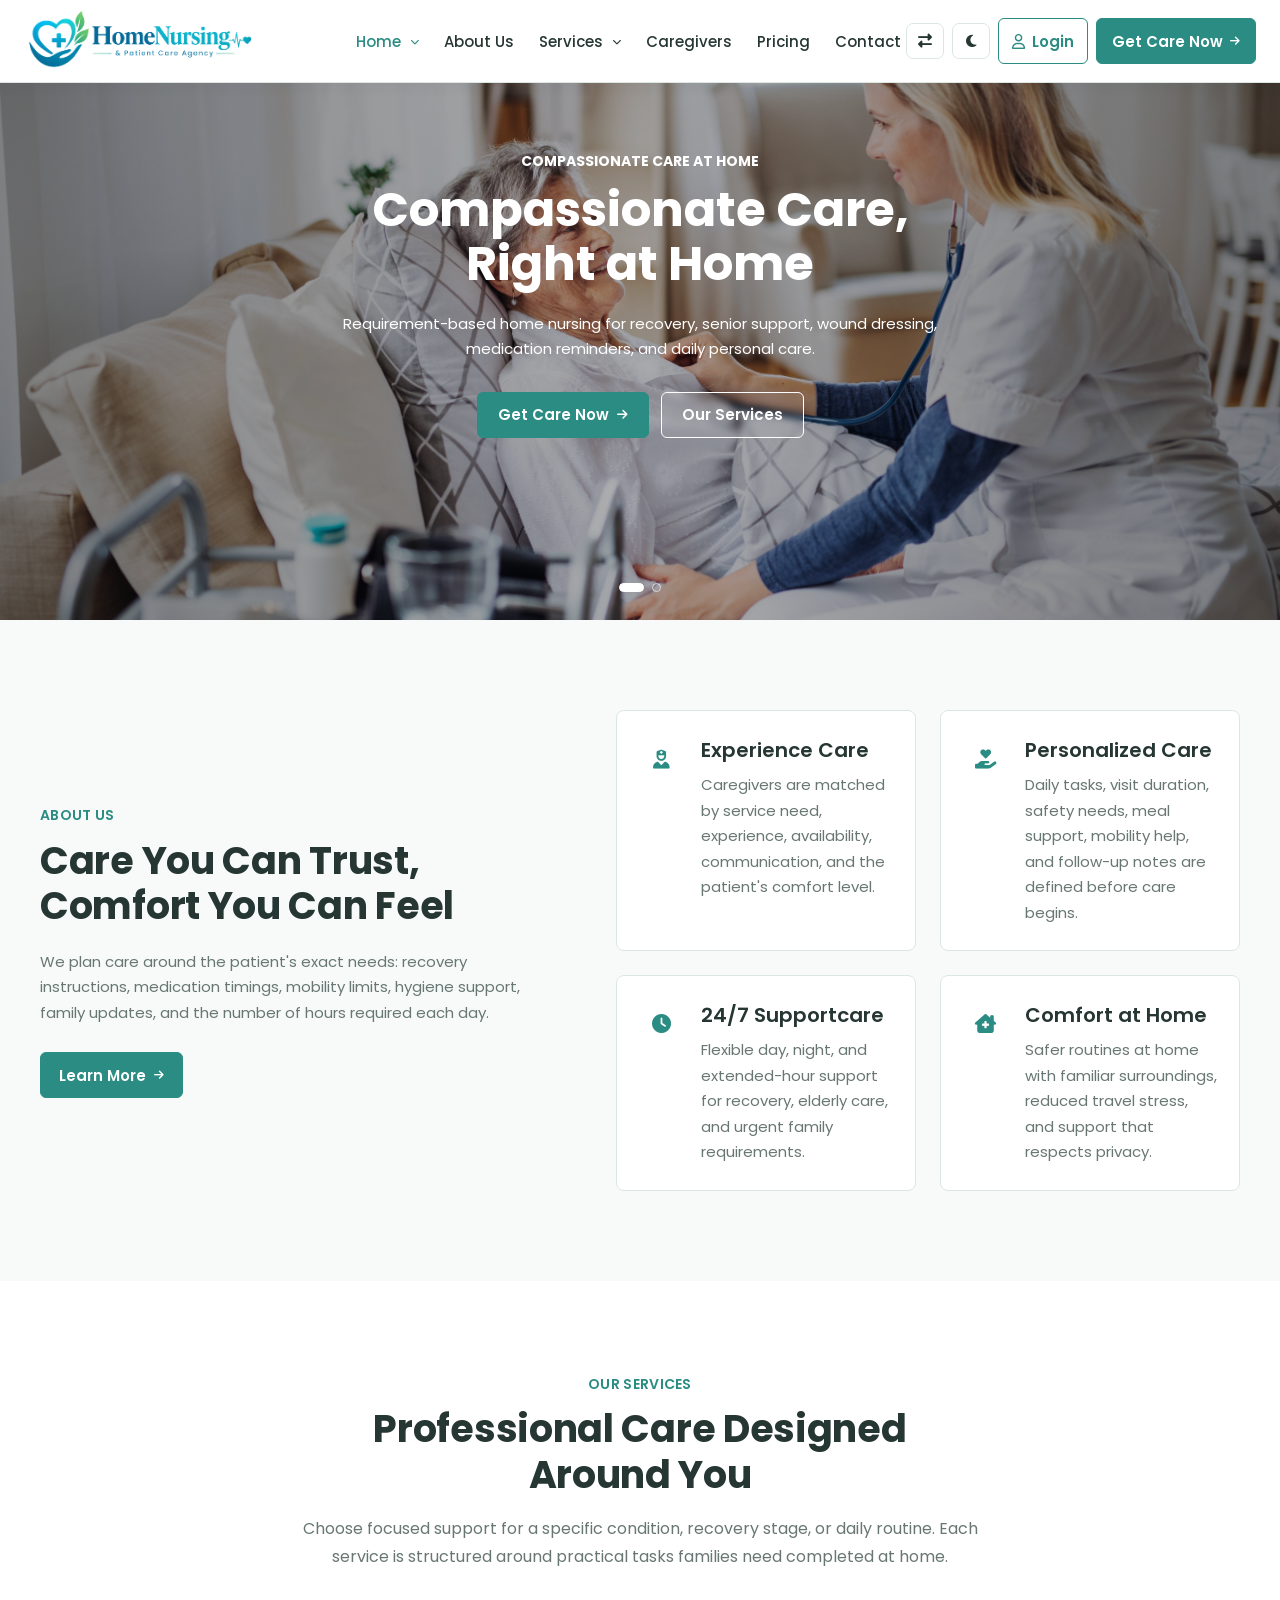
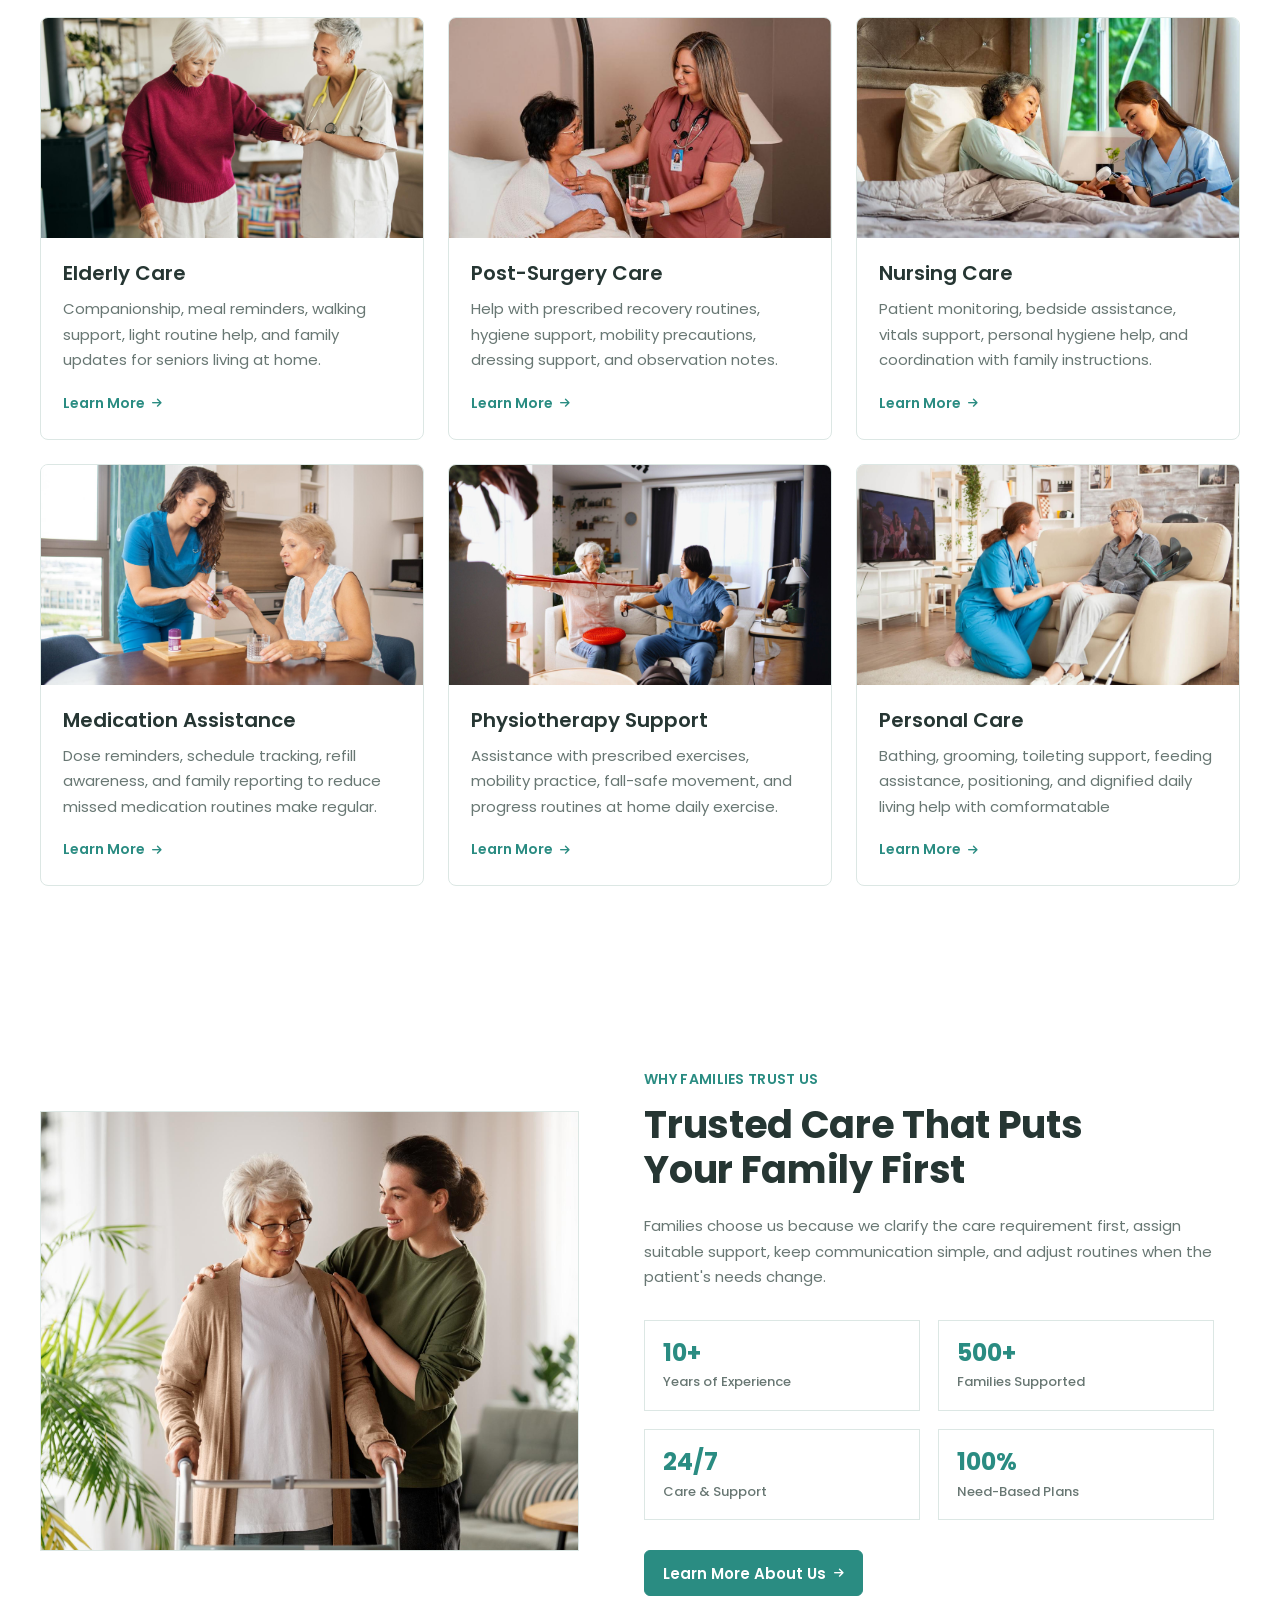
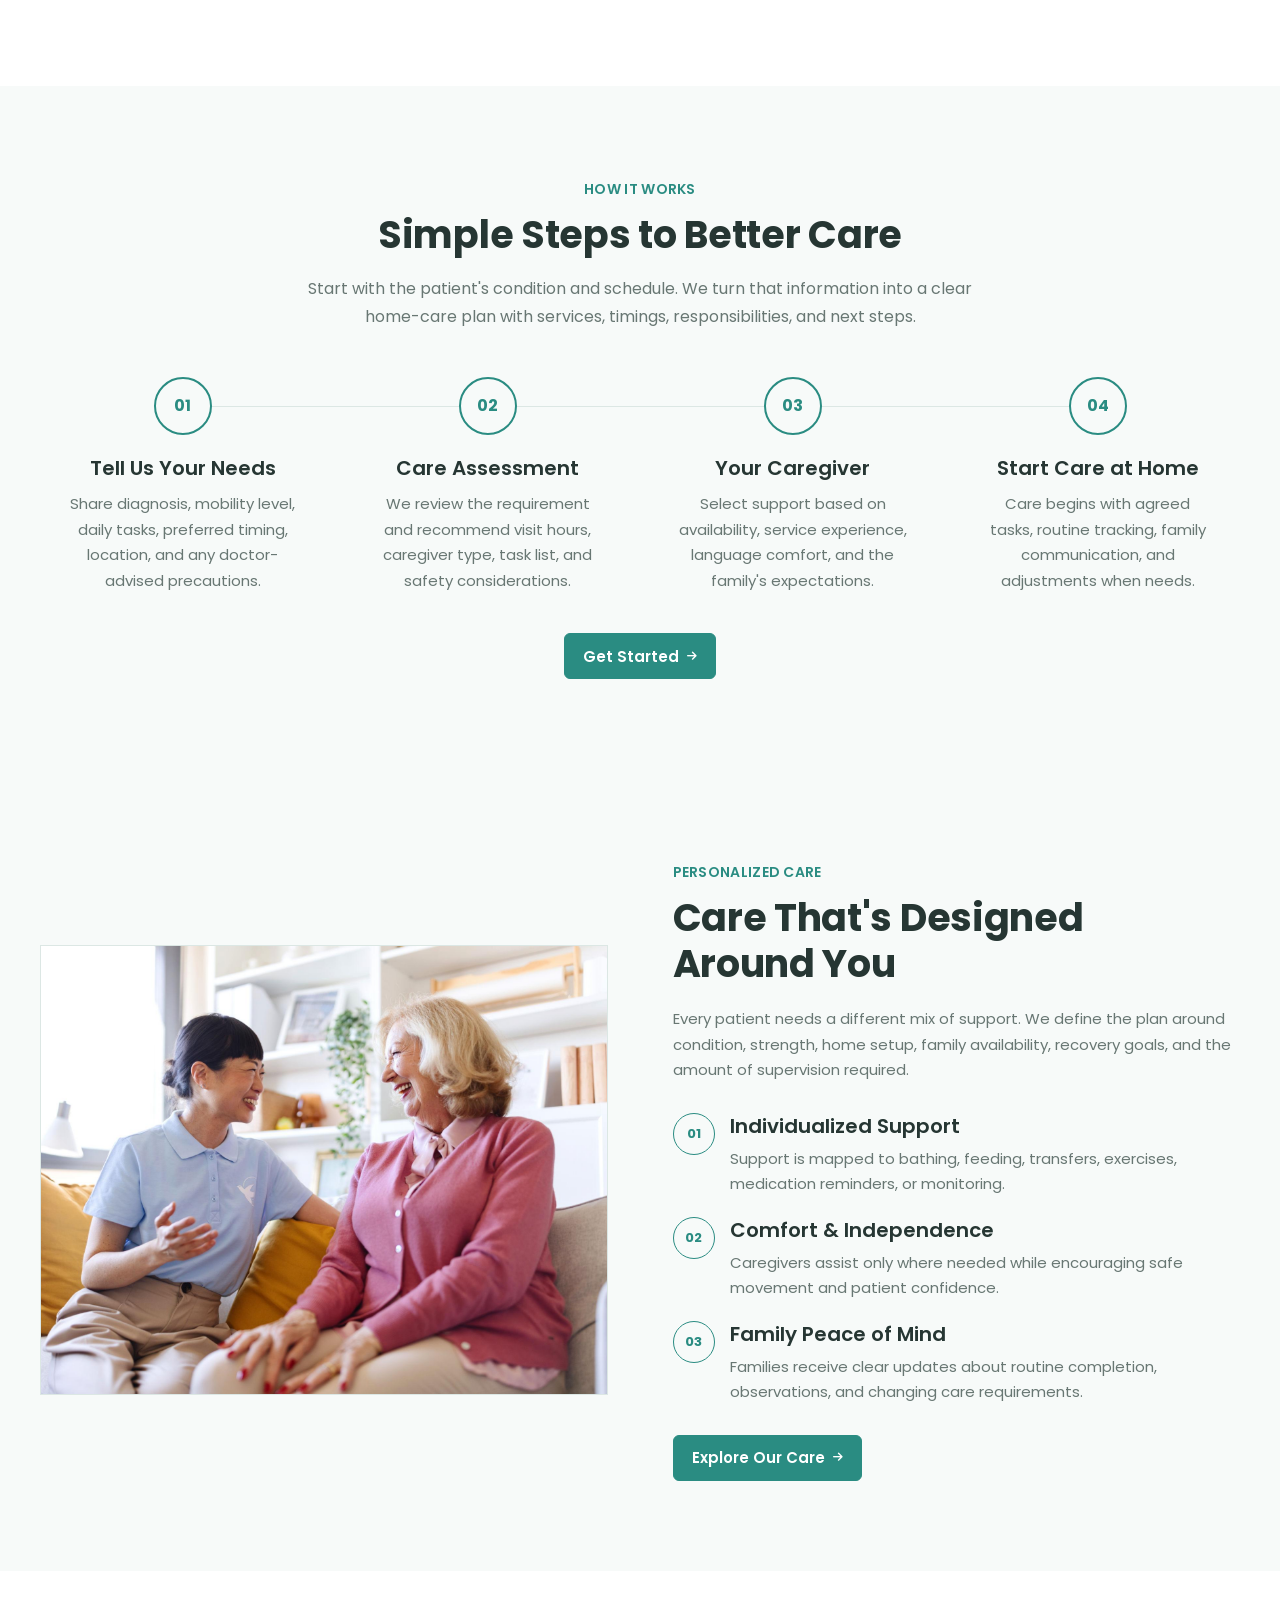
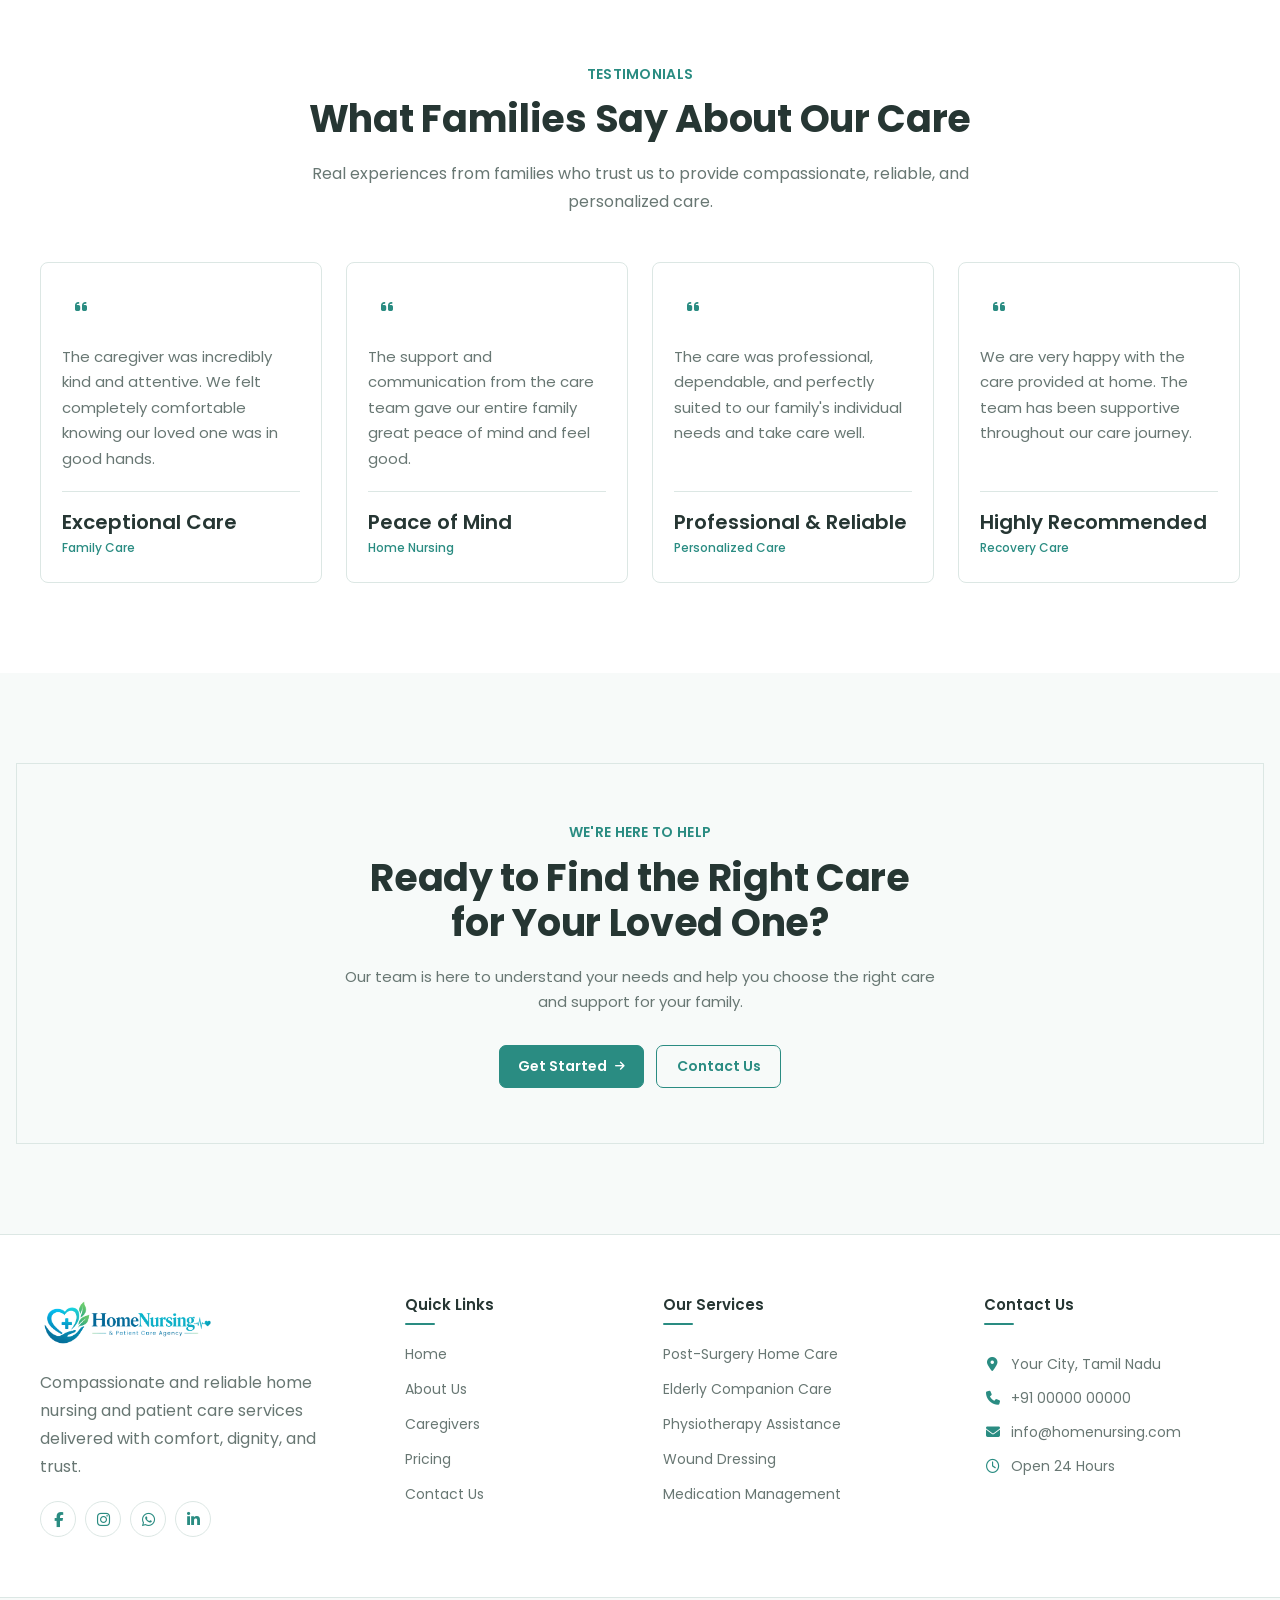
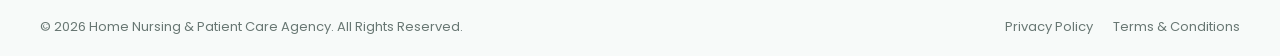
==== commit a97216b8: "Add files via upload" ====
--- a/index.html
+++ b/index.html
@@ -201,9 +201,9 @@
                 id="rtlToggle"
                 aria-label="Toggle RTL direction"
                 title="Toggle RTL"
-            >
-                <i class="fa-solid fa-right-left"></i>
-            </button>
+            >
+                <i class="fa-solid fa-right-left"></i>
+            </button>
 
 
             <!-- DARK MODE -->
@@ -424,9 +424,9 @@
                     type="button"
                     class="mobile-action-button rtl-toggle"
                     id="mobileRtlToggle"
-                >
-                    <i class="fa-solid fa-right-left"></i>
-                </button>
+                >
+                    <i class="fa-solid fa-right-left"></i>
+                </button>
 
 
                 <!-- DARK MODE -->
@@ -667,7 +667,7 @@
                 <div class="why-choose-card-content">
 
                     <h3>
-                        Experienced Caregivers
+                        Experience Care
                     </h3>
 
                     <p>
@@ -717,7 +717,7 @@
                 <div class="why-choose-card-content">
 
                     <h3>
-                        24/7 Support
+                        24/7 Supportcare
                     </h3>
 
                     <p>
@@ -748,7 +748,7 @@
                     <p>
                         Safer routines at home with familiar
                         surroundings, reduced travel stress, and
-                        support that respects privacy & feel comformatable.
+                        support that respects privacy.
                     </p>
 
                 </div>
--- a/css/style.css
+++ b/css/style.css
@@ -153,6 +153,10 @@
        HEADER
     ========================= */
 
+    --container-width: 1200px;
+    --site-gutter: 24px;
+    --site-gutter-total: 48px;
+
     --header-height: 82px;
 
     /* Logo size */
@@ -245,7 +249,7 @@
 
     position: relative;
 
-    width: calc(100% - 48px);
+    width: calc(100% - var(--site-gutter-total));
 
     max-width: 1500px;
 
@@ -828,7 +832,7 @@
 
 .rtl-toggle {
 
-    min-width: 56px;
+    min-width: 38px;
 
 }
 
@@ -5599,9 +5603,9 @@
 
 
 .home2-hero-primary:hover {
-    background: var(--primary-dark);
-
-    border-color: var(--primary-dark);
+    background: var(--primary-color);
+
+    border-color: var(--primary-color);
 
     color: var(--white-color);
 
@@ -5638,6 +5642,12 @@
 }
 
 
+.home2-hero-secondary:hover span,
+.home2-hero-secondary:hover i {
+    color: var(--white-color);
+}
+
+
 /* =========================================================
    HERO IMAGE
 ========================================================= */
@@ -5740,6 +5750,12 @@
 
     border-color: var(--primary-color);
 
+    color: var(--white-color);
+}
+
+
+html.dark-mode .home2-hero-secondary:hover span,
+html.dark-mode .home2-hero-secondary:hover i {
     color: var(--white-color);
 }
 
@@ -17383,6 +17399,8 @@
     background: var(--primary-hover);
 
     border-color: var(--primary-hover);
+
+    color:var(--primary-color);
 }
 
 
@@ -23303,7 +23321,7 @@
 
     border-color: var(--primary-hover);
 
-    color: #ffffff;
+    color:var(--primary-color);
 
     transform: translateY(-2px);
 }
@@ -36409,7 +36427,7 @@
 ========================================================= */
 
 .auth-controls {
-    position: fixed;
+    position: absolute;
 
     top: 24px;
     right: 24px;
@@ -43977,8 +43995,10 @@
     color: #ffffff;
 }
 
-.hero-secondary-button:hover {
-    color: #ffffff;
+.hero-secondary-button:hover,
+.hero-secondary-button:hover span,
+.hero-secondary-button:hover i {
+    color: var(--primary-dark);
 }
 
 .contact-hero,
@@ -45390,4 +45410,1047 @@
 .dark-mode .contact-hero .contact-hero-eyebrow,
 [data-theme="dark"] .contact-hero .contact-hero-eyebrow {
     color: #ffffff !important;
+}
+
+
+/* =========================================================
+   CONSISTENT SITE GUTTER
+========================================================= */
+
+section > [class$="-container"],
+section > [class*="-container "],
+footer > .footer-container,
+.footer-bottom-container {
+    width: 100%;
+    max-width: calc(var(--container-width) + var(--site-gutter-total));
+    margin-left: auto;
+    margin-right: auto;
+    padding-left: var(--site-gutter);
+    padding-right: var(--site-gutter);
+}
+
+
+
+
+
+
+/* =========================================================
+   HOME 2 HERO — OVERRIDE CSS
+   Uses existing HTML class names
+   ========================================================= */
+
+/* ---------------------------------------------------------
+   HERO SECTION
+--------------------------------------------------------- */
+
+.home2-hero-section {
+    width: 100%;
+    position: relative;
+    overflow: hidden;
+    padding: 90px 0;
+    background: var(--bg-color, #ffffff);
+}
+
+.home2-hero-container {
+    width: min(1200px, 92%);
+    margin: 0 auto;
+    display: grid;
+    grid-template-columns: 1fr 1fr;
+    align-items: center;
+    gap: 70px;
+}
+
+
+/* ---------------------------------------------------------
+   HERO CONTENT
+--------------------------------------------------------- */
+
+.home2-hero-content {
+    width: 100%;
+    max-width: 600px;
+}
+
+.home2-hero-subtitle {
+    display: inline-block;
+    margin-bottom: 18px;
+    font-family: "Inter", sans-serif;
+    font-size: 14px;
+    font-weight: 700;
+    line-height: 1.5;
+    letter-spacing: 0.08em;
+    text-transform: uppercase;
+    color: var(--primary-color, #2563eb);
+}
+
+.home2-hero-title {
+    margin: 0 0 22px;
+    font-family: "Inter", sans-serif;
+    font-size: clamp(38px, 4vw, 60px);
+    font-weight: 800;
+    line-height: 1.12;
+    letter-spacing: -0.035em;
+    color: var(--heading-color, #172033);
+}
+
+.home2-hero-description {
+    max-width: 540px;
+    margin: 0 0 32px;
+    font-family: "Inter", sans-serif;
+    font-size: 16px;
+    font-weight: 400;
+    line-height: 1.8;
+    color: var(--text-color, #667085);
+}
+
+
+/* ---------------------------------------------------------
+   HERO BUTTONS
+--------------------------------------------------------- */
+
+.home2-hero-buttons {
+    display: flex;
+    align-items: center;
+    flex-wrap: wrap;
+    gap: 14px;
+}
+
+.home2-hero-primary,
+.home2-hero-secondary {
+    min-height: 52px;
+    padding: 0 24px;
+    display: inline-flex;
+    align-items: center;
+    justify-content: center;
+    gap: 10px;
+    border-radius: 8px;
+    font-family: "Inter", sans-serif;
+    font-size: 15px;
+    font-weight: 600;
+    line-height: 1;
+    text-decoration: none;
+    transition:
+        background-color 0.3s ease,
+        color 0.3s ease,
+        border-color 0.3s ease,
+        transform 0.3s ease,
+        box-shadow 0.3s ease;
+}
+
+.home2-hero-primary {
+    background: var(--primary-color, #2563eb);
+    border: 1px solid var(--primary-color, #2563eb);
+    color: #ffffff;
+}
+
+.home2-hero-primary i {
+    font-size: 13px;
+    color: #ffffff;
+    transition: transform 0.3s ease;
+}
+
+.home2-hero-primary:hover {
+    background: var(--primary-hover, #1d4ed8);
+    border-color: var(--primary-hover, #1d4ed8);
+    color: #ffffff;
+    transform: translateY(-2px);
+}
+
+.home2-hero-primary:hover i {
+    transform: translateX(4px);
+}
+
+.home2-hero-secondary {
+    background: transparent;
+    border: 1px solid var(--primary-color, #2563eb);
+    color: var(--primary-color, #2563eb);
+}
+
+.home2-hero-secondary:hover {
+    background: var(--primary-color, #2563eb);
+    border-color: var(--primary-color, #2563eb);
+    color: #ffffff;
+    transform: translateY(-2px);
+}
+
+
+/* ---------------------------------------------------------
+   HERO IMAGE
+--------------------------------------------------------- */
+
+.home2-hero-image {
+    width: 100%;
+    height: 560px;
+    position: relative;
+    overflow: hidden;
+    border-radius: 24px;
+}
+
+.home2-hero-image img {
+    width: 100%;
+    height: 100%;
+    display: block;
+    object-fit: cover;
+    object-position: center;
+    transition: transform 0.6s ease;
+}
+
+.home2-hero-image:hover img {
+    transform: scale(1.03);
+}
+
+
+/* ---------------------------------------------------------
+   RTL SUPPORT
+--------------------------------------------------------- */
+
+html[dir="rtl"] .home2-hero-content {
+    text-align: right;
+}
+
+html[dir="rtl"] .home2-hero-buttons {
+    justify-content: flex-start;
+}
+
+html[dir="rtl"] .home2-hero-primary i {
+    transform: rotate(180deg);
+}
+
+html[dir="rtl"] .home2-hero-primary:hover i {
+    transform: rotate(180deg) translateX(4px);
+}
+
+
+/* ---------------------------------------------------------
+   DARK MODE
+--------------------------------------------------------- */
+
+body.dark-mode .home2-hero-section,
+html.dark-mode .home2-hero-section {
+    background: var(--dark-bg, #101828);
+}
+
+body.dark-mode .home2-hero-title,
+html.dark-mode .home2-hero-title {
+    color: var(--dark-heading, #f8fafc);
+}
+
+body.dark-mode .home2-hero-description,
+html.dark-mode .home2-hero-description {
+    color: var(--dark-text, #aab4c3);
+}
+
+body.dark-mode .home2-hero-secondary,
+html.dark-mode .home2-hero-secondary {
+    color: var(--primary-color, #60a5fa);
+    border-color: var(--primary-color, #60a5fa);
+}
+
+body.dark-mode .home2-hero-secondary:hover,
+html.dark-mode .home2-hero-secondary:hover {
+    background: var(--primary-color, #2563eb);
+    color: #ffffff;
+}
+
+
+/* ---------------------------------------------------------
+   LARGE TABLET / SMALL DESKTOP
+--------------------------------------------------------- */
+
+@media (max-width: 1100px) {
+
+    .home2-hero-section {
+        padding: 75px 0;
+    }
+
+    .home2-hero-container {
+        gap: 45px;
+    }
+
+    .home2-hero-title {
+        font-size: 46px;
+    }
+
+    .home2-hero-image {
+        height: 500px;
+    }
+}
+
+
+/* ---------------------------------------------------------
+   IPAD PRO
+--------------------------------------------------------- */
+
+@media (max-width: 1024px) {
+
+    .home2-hero-section {
+        padding: 70px 0;
+    }
+
+    .home2-hero-container {
+        width: min(92%, 900px);
+        gap: 35px;
+    }
+
+    .home2-hero-title {
+        font-size: 42px;
+    }
+
+    .home2-hero-description {
+        font-size: 15px;
+        line-height: 1.75;
+    }
+
+    .home2-hero-image {
+        height: 450px;
+        border-radius: 20px;
+    }
+}
+
+
+/* ---------------------------------------------------------
+   IPAD / TABLET
+--------------------------------------------------------- */
+
+@media (max-width: 768px) {
+
+    .home2-hero-section {
+        padding: 65px 0;
+    }
+
+    .home2-hero-container {
+        width: 90%;
+        grid-template-columns: 1fr;
+        gap: 40px;
+    }
+
+    .home2-hero-content {
+        max-width: 100%;
+        text-align: center;
+    }
+
+    .home2-hero-subtitle {
+        margin-bottom: 14px;
+        font-size: 13px;
+    }
+
+    .home2-hero-title {
+        margin-bottom: 18px;
+        font-size: 40px;
+        line-height: 1.15;
+    }
+
+    .home2-hero-description {
+        max-width: 650px;
+        margin-left: auto;
+        margin-right: auto;
+        margin-bottom: 28px;
+        font-size: 15px;
+    }
+
+    .home2-hero-buttons {
+        justify-content: center;
+    }
+
+    .home2-hero-image {
+        width: 100%;
+        height: 430px;
+        border-radius: 20px;
+    }
+
+    html[dir="rtl"] .home2-hero-content {
+        text-align: center;
+    }
+
+    html[dir="rtl"] .home2-hero-buttons {
+        justify-content: center;
+    }
+}
+
+
+/* ---------------------------------------------------------
+   IPAD MINI / SMALL TABLET
+--------------------------------------------------------- */
+
+@media (max-width: 600px) {
+
+    .home2-hero-section {
+        padding: 55px 0;
+    }
+
+    .home2-hero-container {
+        width: 92%;
+        gap: 32px;
+    }
+
+    .home2-hero-title {
+        font-size: 34px;
+    }
+
+    .home2-hero-description {
+        font-size: 14px;
+        line-height: 1.7;
+    }
+
+    .home2-hero-buttons {
+        width: 100%;
+        flex-direction: column;
+        gap: 12px;
+    }
+
+    .home2-hero-primary,
+    .home2-hero-secondary {
+        width: 100%;
+        min-height: 50px;
+    }
+
+    .home2-hero-image {
+        height: 350px;
+    }
+}
+
+
+/* ---------------------------------------------------------
+   MOBILE
+--------------------------------------------------------- */
+
+@media (max-width: 480px) {
+
+    .home2-hero-section {
+        padding: 45px 0;
+    }
+
+    .home2-hero-container {
+        width: 92%;
+        gap: 28px;
+    }
+
+    .home2-hero-subtitle {
+        font-size: 12px;
+        letter-spacing: 0.06em;
+    }
+
+    .home2-hero-title {
+        font-size: 30px;
+        line-height: 1.18;
+        letter-spacing: -0.025em;
+    }
+
+    .home2-hero-description {
+        font-size: 14px;
+        line-height: 1.65;
+    }
+
+    .home2-hero-primary,
+    .home2-hero-secondary {
+        min-height: 48px;
+        padding: 0 20px;
+        font-size: 14px;
+        border-radius: 7px;
+    }
+
+    .home2-hero-image {
+        height: 300px;
+        border-radius: 16px;
+    }
+}
+
+
+/* ---------------------------------------------------------
+   VERY SMALL MOBILE
+--------------------------------------------------------- */
+
+@media (max-width: 360px) {
+
+    .home2-hero-title {
+        font-size: 27px;
+    }
+
+    .home2-hero-description {
+        font-size: 13px;
+    }
+
+    .home2-hero-image {
+        height: 270px;
+    }
+}
+
+
+
+
+
+
+
+
+
+
+/* =========================================================
+   CTA SHAPE & CORNER ONLY
+   ========================================================= */
+
+.home2-final-cta-btn,
+.elderly-companion-hero-primary,
+.elderly-companion-hero-secondary,
+.elderly-companion-cta-primary,
+.elderly-companion-cta-secondary,
+.post-surgery-cta-primary,
+.post-surgery-cta-secondary,
+.physio-assistance-hero-primary,
+.physio-assistance-hero-secondary,
+.physio-assistance-final-cta-btn,
+.wound-dressing-hero-btn,
+.wound-dressing-cta-btn,
+.medication-management-cta-primary,
+.medication-management-cta-secondary,
+.medication-management-hero-btn,
+.caregivers-hero-primary,
+.caregivers-hero-secondary,
+.home2-hero-primary,
+.home2-hero-secondary {
+    height: 60px !important;
+    min-height: 60px !important;
+    padding: 0 30px !important;
+
+    display: inline-flex !important;
+    align-items: center !important;
+    justify-content: center !important;
+
+    gap: 12px !important;
+
+    border-radius: 8px !important;
+
+    box-sizing: border-box !important;
+    text-decoration: none !important;
+}
+
+
+/* ---------------------------------------------------------
+   MOBILE
+--------------------------------------------------------- */
+
+@media (max-width: 767px) {
+
+    .home2-final-cta-btn,
+    .elderly-companion-hero-primary,
+    .elderly-companion-hero-secondary,
+    .elderly-companion-cta-primary,
+    .elderly-companion-cta-secondary,
+    .post-surgery-cta-primary,
+    .post-surgery-cta-secondary,
+    .physio-assistance-hero-primary,
+    .physio-assistance-hero-secondary,
+    .physio-assistance-final-cta-btn,
+    .wound-dressing-hero-btn,
+    .wound-dressing-cta-btn,
+    .medication-management-cta-primary,
+    .medication-management-cta-secondary,
+    .medication-management-hero-btn,
+    .caregivers-hero-primary,
+    .caregivers-hero-secondary,
+    .home2-hero-primary,
+    .home2-hero-secondary {
+        height: 56px !important;
+        min-height: 56px !important;
+        padding: 0 24px !important;
+        border-radius: 8px !important;
+    }
+}
+
+
+@media (max-width: 480px) {
+
+    .home2-final-cta-btn,
+    .elderly-companion-hero-primary,
+    .elderly-companion-hero-secondary,
+    .elderly-companion-cta-primary,
+    .elderly-companion-cta-secondary,
+    .post-surgery-cta-primary,
+    .post-surgery-cta-secondary,
+    .physio-assistance-hero-primary,
+    .physio-assistance-hero-secondary,
+    .physio-assistance-final-cta-btn,
+    .wound-dressing-hero-btn,
+    .wound-dressing-cta-btn,
+    .medication-management-cta-primary,
+    .medication-management-cta-secondary,
+    .medication-management-hero-btn,
+    .caregivers-hero-primary,
+    .caregivers-hero-secondary,
+    .home2-hero-primary,
+    .home2-hero-secondary {
+        height: 54px !important;
+        min-height: 54px !important;
+        padding: 0 20px !important;
+        border-radius: 8px !important;
+    }
+}
+
+
+
+
+
+
+/* =========================================================
+   CARE REQUEST — CENTER ALIGN
+========================================================= */
+
+.care-request-section {
+    width: 100%;
+}
+
+.care-request-container {
+    width: 100%;
+    display: flex;
+    justify-content: center;
+}
+
+.care-request-card {
+    width: 100%;
+    text-align: center;
+}
+
+
+/* =========================================================
+   FORM HEADER — CENTER
+========================================================= */
+
+.care-request-header {
+    width: 100%;
+
+    display: flex;
+    flex-direction: column;
+
+    align-items: center;
+    justify-content: center;
+
+    text-align: center;
+
+    margin-left: auto;
+    margin-right: auto;
+}
+
+.care-request-eyebrow {
+    display: block;
+
+    width: 100%;
+
+    text-align: center;
+
+    margin-left: auto;
+    margin-right: auto;
+}
+
+.care-request-title {
+    width: 100%;
+
+    margin-left: auto;
+    margin-right: auto;
+
+    text-align: center;
+}
+
+.care-request-description {
+    width: 100%;
+    max-width: 700px;
+
+    margin-left: auto;
+    margin-right: auto;
+
+    text-align: center;
+}
+
+
+/* =========================================================
+   MOBILE
+========================================================= */
+
+@media (max-width: 768px) {
+
+    .care-request-container {
+        display: flex;
+        justify-content: center;
+    }
+
+    .care-request-card {
+        text-align: center;
+    }
+
+    .care-request-header {
+        align-items: center;
+        text-align: center;
+    }
+
+    .care-request-eyebrow,
+    .care-request-title,
+    .care-request-description {
+        text-align: center;
+        margin-left: auto;
+        margin-right: auto;
+    }
+
+}
+
+
+
+
+/* =========================================================
+   AUTH CONTROLS — KEEP BOTH BUTTONS SQUARE
+========================================================= */
+
+.auth-controls .auth-control-btn {
+    width: 52px !important;
+    height: 52px !important;
+
+    min-width: 52px !important;
+    min-height: 52px !important;
+
+    max-width: 52px !important;
+    max-height: 52px !important;
+
+    padding: 0 !important;
+    margin: 0 !important;
+
+    border-radius: 10px !important;
+
+    aspect-ratio: 1 / 1 !important;
+
+    display: flex !important;
+    align-items: center !important;
+    justify-content: center !important;
+
+    flex: 0 0 52px !important;
+}
+
+
+/* =========================================================
+   MOBILE
+========================================================= */
+
+@media (max-width: 768px) {
+
+    .auth-controls .auth-control-btn {
+        width: 42px !important;
+        height: 42px !important;
+
+        min-width: 42px !important;
+        min-height: 42px !important;
+
+        max-width: 42px !important;
+        max-height: 42px !important;
+
+        flex: 0 0 42px !important;
+
+        border-radius: 9px !important;
+    }
+
+}
+
+
+/* =========================================================
+   360px
+========================================================= */
+
+@media (max-width: 360px) {
+
+    .auth-controls .auth-control-btn {
+        width: 40px !important;
+        height: 40px !important;
+
+        min-width: 40px !important;
+        min-height: 40px !important;
+
+        max-width: 40px !important;
+        max-height: 40px !important;
+
+        flex-basis: 40px !important;
+
+        border-radius: 8px !important;
+    }
+
+}
+
+
+
+
+
+/* =========================================================
+   CARE JOURNEY — LINE BETWEEN CIRCLES
+========================================================= */
+
+.home2-care-stage-steps {
+    position: relative !important;
+}
+
+
+/* ---------------------------------------------------------
+   HORIZONTAL CONNECTING LINE
+--------------------------------------------------------- */
+
+.home2-care-stage-steps::before {
+    content: "";
+    position: absolute;
+
+    top: 24px;
+
+    left: 12.5%;
+    right: 12.5%;
+
+    height: 2px;
+
+    background: #dfe9e8;
+
+    z-index: 0;
+}
+
+
+/* ---------------------------------------------------------
+   NUMBER CIRCLES — ABOVE THE LINE
+--------------------------------------------------------- */
+
+.home2-care-stage-number {
+    position: relative !important;
+
+    z-index: 2 !important;
+
+    background: #ffffff !important;
+
+    border: 2px solid #b8d9d6 !important;
+
+    border-radius: 50% !important;
+
+    width: 50px !important;
+    height: 50px !important;
+
+    min-width: 50px !important;
+    min-height: 50px !important;
+
+    display: flex !important;
+    align-items: center !important;
+    justify-content: center !important;
+
+    margin-left: auto !important;
+    margin-right: auto !important;
+}
+
+
+/* ---------------------------------------------------------
+   STEP ITEM ABOVE LINE
+--------------------------------------------------------- */
+
+.home2-care-stage-item {
+    position: relative !important;
+    z-index: 1 !important;
+}
+
+
+
+
+
+
+/* =========================================================
+   PRICING PLANS — REDUCE SPACE BELOW CARDS
+========================================================= */
+
+.pricing-plans {
+    padding-bottom: 40px !important;
+}
+
+.pricing-plans-container {
+    padding-bottom: 0 !important;
+}
+
+.pricing-cards {
+    margin-bottom: 0 !important;
+    padding-bottom: 0 !important;
+}
+
+.pricing-card {
+    margin-bottom: 0 !important;
+}
+
+
+/* =========================================================
+   BUTTON — KEEP NORMAL BOTTOM SPACING
+========================================================= */
+
+.pricing-card-button {
+    margin-bottom: 0 !important;
+}
+
+
+/* =========================================================
+   MOBILE
+========================================================= */
+
+@media (max-width: 768px) {
+
+    .pricing-plans {
+        padding-bottom: 30px !important;
+    }
+
+    .pricing-cards {
+        margin-bottom: 0 !important;
+        padding-bottom: 0 !important;
+    }
+
+}
+
+
+
+
+/* =========================================================
+   ADVANCED CARE CARD — REDUCE BOTTOM SPACE
+========================================================= */
+
+.pricing-card.pricing-card-featured {
+    padding-bottom: 20px !important;
+    margin-bottom: 0 !important;
+}
+
+.pricing-card.pricing-card-featured .pricing-card-button {
+    margin-bottom: 0 !important;
+}
+
+
+
+
+/* =========================================================
+   MEDICATION HERO PRIMARY BUTTON — HOVER TEXT COLOR
+========================================================= */
+
+.medication-management-hero
+.medication-management-hero-actions
+.medication-management-hero-btn.medication-management-hero-primary:hover span,
+
+.medication-management-hero
+.medication-management-hero-actions
+.medication-management-hero-btn.medication-management-hero-primary:hover i {
+    color: #2a9288 !important;
+    -webkit-text-fill-color: #2a9288 !important;
+}
+
+
+/* Keep the anchor itself green on hover */
+
+.medication-management-hero
+.medication-management-hero-actions
+.medication-management-hero-btn.medication-management-hero-primary:hover {
+    color: #2a9288 !important;
+    -webkit-text-fill-color: #2a9288 !important;
+}
+
+
+
+
+/* =========================================================
+   HOME2 HERO — PRIMARY BUTTON
+========================================================= */
+
+.home2-hero-primary {
+    background: var(--primary-color) !important;
+    border: 2px solid var(--primary-color) !important;
+    color: #ffffff !important;
+}
+
+.home2-hero-primary span,
+.home2-hero-primary i {
+    color: #ffffff !important;
+}
+
+
+/* =========================================================
+   PRIMARY BUTTON — HOVER
+========================================================= */
+
+.home2-hero-primary:hover {
+    background: var(--primary-color) !important;
+    border-color: var(--primary-color) !important;
+    color: #ffffff !important;
+
+    transform: none !important;
+}
+
+.home2-hero-primary:hover span,
+.home2-hero-primary:hover i {
+    color: #ffffff !important;
+}
+
+
+
+/* Move ONLY the hero image down */
+.medication-management-hero-visual {
+    padding-top: 40px !important;
+}
+
+
+.medication-management-hero-visual {
+    transform: translateY(40px) !important;
+}
+
+
+
+/* =====================================================
+   MEDICATION HERO — IMAGE TOP GAP
+===================================================== */
+
+.medication-management-hero-visual {
+    padding-top: 35px !important;
+    box-sizing: border-box !important;
+}
+
+.medication-management-hero-image-wrapper {
+    margin-top: 0 !important;
+}
+
+
+
+.medication-management-hero-visual {
+    position: relative !important;
+    top: 35px !important;
+}
+
+
+
+
+
+
+/* =========================================================
+   CARE JOURNEY — NUMBER CIRCLE FIX
+========================================================= */
+
+.home2-care-stage-number {
+    position: relative !important;
+    z-index: 10 !important;
+
+    display: flex !important;
+    align-items: center !important;
+    justify-content: center !important;
+
+    overflow: visible !important;
+}
+
+/* Keep the number itself above hover/decorations */
+.home2-care-stage-number::before,
+.home2-care-stage-number::after {
+    z-index: -1 !important;
+}
+
+/* Make the number clearly visible */
+.home2-care-stage-number {
+    color: #2a9288 !important;
+    font-weight: 700 !important;
+}
+
+
+
+
+/* =========================================================
+   PRICING CARD — GAP BEFORE BUTTON
+========================================================= */
+
+.pricing-card-features {
+    margin-bottom: 24px !important;
+}
+
+.pricing-card-button {
+    margin-top: 10px !important;
 }
--- a/css/responsive.css
+++ b/css/responsive.css
@@ -21,7 +21,7 @@
    TABLET / MOBILE
 ========================================================= */
 
-@media (max-width: 1024px) {
+@media (max-width: 1200px) {
 
     /* -----------------------------------------
        HEADER
@@ -29,7 +29,7 @@
 
     .header-container {
 
-        width: calc(100% - 24px);
+        width: calc(100% - var(--site-gutter-total));
 
         min-height: 76px;
 
@@ -644,7 +644,7 @@
 
     .header-container {
 
-        width: calc(100% - 20px);
+        width: calc(100% - var(--site-gutter-total));
 
         min-height: 72px;
     }
@@ -695,7 +695,7 @@
 
     .header-container {
 
-        width: calc(100% - 16px);
+        width: calc(100% - var(--site-gutter-total));
 
         min-height: 68px;
     }
@@ -775,7 +775,7 @@
 
     .header-container {
 
-        width: calc(100% - 12px);
+        width: calc(100% - var(--site-gutter-total));
 
         min-height: 64px;
     }
@@ -1081,7 +1081,7 @@
    TABLET + MOBILE
 ========================================================= */
 
-@media (max-width: 1024px) {
+@media (max-width: 1199px) {
 
     /* -----------------------------------------------------
        HAMBURGER BUTTON
@@ -1853,7 +1853,7 @@
    MOBILE MENU - ACTIVE COLOR
 ========================================================= */
 
-@media (max-width: 1024px) {
+@media (max-width: 1199px) {
 
     /* Active normal menu item */
     .mobile-nav-link.active {
@@ -46895,6 +46895,11 @@
 
 @media (max-width: 1024px) {
 
+    :root {
+        --site-gutter: 20px;
+        --site-gutter-total: 40px;
+    }
+
     html,
     body {
         overflow-x: hidden;
@@ -46907,7 +46912,7 @@
 
     [class$="-container"],
     [class*="-container "] {
-        width: calc(100% - 40px);
+        width: calc(100% - var(--site-gutter-total));
         max-width: 100%;
         min-width: 0;
         margin-left: auto;
@@ -46945,9 +46950,14 @@
 
 @media (max-width: 768px) {
 
+    :root {
+        --site-gutter: 16px;
+        --site-gutter-total: 32px;
+    }
+
     [class$="-container"],
     [class*="-container "] {
-        width: calc(100% - 32px);
+        width: calc(100% - var(--site-gutter-total));
     }
 
     [class$="-grid"] {
@@ -46985,9 +46995,14 @@
 
 @media (max-width: 480px) {
 
+    :root {
+        --site-gutter: 12px;
+        --site-gutter-total: 24px;
+    }
+
     [class$="-container"],
     [class*="-container "] {
-        width: calc(100% - 24px);
+        width: calc(100% - var(--site-gutter-total));
     }
 
     [class$="-header"],
@@ -47035,9 +47050,14 @@
 
 @media (max-width: 380px) {
 
+    :root {
+        --site-gutter: 10px;
+        --site-gutter-total: 20px;
+    }
+
     [class$="-container"],
     [class*="-container "] {
-        width: calc(100% - 20px);
+        width: calc(100% - var(--site-gutter-total));
     }
 
     [class$="-title"],
@@ -47082,8 +47102,27 @@
     color: #ffffff;
 }
 
-.hero-secondary-button:hover {
-    color: #ffffff;
+.hero-secondary-button:hover,
+.hero-secondary-button:hover span,
+.hero-secondary-button:hover i {
+    color: var(--primary-dark);
+}
+
+
+/* =========================================================
+   CONSISTENT SITE GUTTER
+========================================================= */
+
+section > [class$="-container"],
+section > [class*="-container "],
+footer > .footer-container,
+.footer-bottom-container {
+    width: 100%;
+    max-width: calc(var(--container-width) + var(--site-gutter-total));
+    margin-left: auto;
+    margin-right: auto;
+    padding-left: var(--site-gutter);
+    padding-right: var(--site-gutter);
 }
 
 .contact-hero,
@@ -48834,384 +48873,462 @@
     text-align: center;
 }
 
-[dir="rtl"] .medication-management-who-divider {
-    margin-left: auto;
-    margin-right: auto;
-}
-
-
-
-
-
-
-
-
-
-/* =========================================================
-   MOBILE + IPAD FONT SIZE NORMALIZATION
-   SAME TYPE SCALE FROM MOBILE THROUGH IPAD PRO
-========================================================= */
-
-@media (max-width: 1024px) {
-
-    :is(
-        [class^="physio-assistance-"],
-        [class*=" physio-assistance-"],
-        [class^="wound-dressing-"],
-        [class*=" wound-dressing-"],
-        [class^="medication-management-"],
-        [class*=" medication-management-"],
-        [class^="elderly-care-"],
-        [class*=" elderly-care-"],
-        [class^="post-surgery-"],
-        [class*=" post-surgery-"],
-        [class^="about-"],
-        [class*=" about-"],
-        [class^="caregiver-"],
-        [class*=" caregiver-"],
-        [class^="services-"],
-        [class*=" services-"]
-    )[class*="-subtitle"] {
-        font-size: 13px !important;
-        line-height: 1.4 !important;
-    }
-
-    :is(
-        [class^="physio-assistance-"],
-        [class*=" physio-assistance-"],
-        [class^="wound-dressing-"],
-        [class*=" wound-dressing-"],
-        [class^="medication-management-"],
-        [class*=" medication-management-"],
-        [class^="elderly-care-"],
-        [class*=" elderly-care-"],
-        [class^="post-surgery-"],
-        [class*=" post-surgery-"],
-        [class^="about-"],
-        [class*=" about-"],
-        [class^="caregiver-"],
-        [class*=" caregiver-"],
-        [class^="services-"],
-        [class*=" services-"]
-    )[class*="-title"]:not([class*="-subtitle"]) {
-        font-size: 30px !important;
-        line-height: 1.22 !important;
-    }
-
-    :is(
-        [class^="physio-assistance-"],
-        [class*=" physio-assistance-"],
-        [class^="wound-dressing-"],
-        [class*=" wound-dressing-"],
-        [class^="medication-management-"],
-        [class*=" medication-management-"],
-        [class^="elderly-care-"],
-        [class*=" elderly-care-"],
-        [class^="post-surgery-"],
-        [class*=" post-surgery-"],
-        [class^="about-"],
-        [class*=" about-"],
-        [class^="caregiver-"],
-        [class*=" caregiver-"],
-        [class^="services-"],
-        [class*=" services-"]
-    )[class*="-description"] {
-        font-size: 14px !important;
-        line-height: 1.7 !important;
-    }
-
-    :is(
-        [class^="physio-assistance-"],
-        [class*=" physio-assistance-"],
-        [class^="wound-dressing-"],
-        [class*=" wound-dressing-"],
-        [class^="medication-management-"],
-        [class*=" medication-management-"],
-        [class^="elderly-care-"],
-        [class*=" elderly-care-"],
-        [class^="post-surgery-"],
-        [class*=" post-surgery-"],
-        [class^="about-"],
-        [class*=" about-"],
-        [class^="caregiver-"],
-        [class*=" caregiver-"],
-        [class^="services-"],
-        [class*=" services-"]
-    ) h3 {
-        font-size: 16px !important;
-        line-height: 1.4 !important;
-    }
-
-    :is(
-        [class^="physio-assistance-"],
-        [class*=" physio-assistance-"],
-        [class^="wound-dressing-"],
-        [class*=" wound-dressing-"],
-        [class^="medication-management-"],
-        [class*=" medication-management-"],
-        [class^="elderly-care-"],
-        [class*=" elderly-care-"],
-        [class^="post-surgery-"],
-        [class*=" post-surgery-"],
-        [class^="about-"],
-        [class*=" about-"],
-        [class^="caregiver-"],
-        [class*=" caregiver-"],
-        [class^="services-"],
-        [class*=" services-"]
-    ) p {
-        font-size: 13px !important;
-        line-height: 1.65 !important;
-    }
-
-    :is(
-        [class^="physio-assistance-hero-"],
-        [class*=" physio-assistance-hero-"],
-        [class^="wound-dressing-hero-"],
-        [class*=" wound-dressing-hero-"],
-        [class^="medication-management-hero-"],
-        [class*=" medication-management-hero-"],
-        [class^="elderly-care-hero-"],
-        [class*=" elderly-care-hero-"],
-        [class^="post-surgery-hero-"],
-        [class*=" post-surgery-hero-"],
-        [class^="about-hero-"],
-        [class*=" about-hero-"],
-        [class^="caregiver-hero-"],
-        [class*=" caregiver-hero-"]
-    )[class*="-title"] {
-        font-size: 38px !important;
-        line-height: 1.16 !important;
-    }
-
-    :is(
-        [class^="physio-assistance-hero-"],
-        [class*=" physio-assistance-hero-"],
-        [class^="wound-dressing-hero-"],
-        [class*=" wound-dressing-hero-"],
-        [class^="medication-management-hero-"],
-        [class*=" medication-management-hero-"],
-        [class^="elderly-care-hero-"],
-        [class*=" elderly-care-hero-"],
-        [class^="post-surgery-hero-"],
-        [class*=" post-surgery-hero-"],
-        [class^="about-hero-"],
-        [class*=" about-hero-"],
-        [class^="caregiver-hero-"],
-        [class*=" caregiver-hero-"]
-    )[class*="-description"] {
-        font-size: 15px !important;
-        line-height: 1.7 !important;
-    }
-
-    :is(
-        [class^="physio-assistance-"],
-        [class*=" physio-assistance-"],
-        [class^="wound-dressing-"],
-        [class*=" wound-dressing-"],
-        [class^="medication-management-"],
-        [class*=" medication-management-"],
-        [class^="elderly-care-"],
-        [class*=" elderly-care-"],
-        [class^="post-surgery-"],
-        [class*=" post-surgery-"],
-        [class^="about-"],
-        [class*=" about-"],
-        [class^="caregiver-"],
-        [class*=" caregiver-"],
-        [class^="services-"],
-        [class*=" services-"]
-    ) a,
-    :is(
-        [class^="physio-assistance-"],
-        [class*=" physio-assistance-"],
-        [class^="wound-dressing-"],
-        [class*=" wound-dressing-"],
-        [class^="medication-management-"],
-        [class*=" medication-management-"],
-        [class^="elderly-care-"],
-        [class*=" elderly-care-"],
-        [class^="post-surgery-"],
-        [class*=" post-surgery-"],
-        [class^="about-"],
-        [class*=" about-"],
-        [class^="caregiver-"],
-        [class*=" caregiver-"],
-        [class^="services-"],
-        [class*=" services-"]
-    ) button {
-        font-size: 14px !important;
-        line-height: 1.35 !important;
-    }
-}
-
-
-/* =========================================================
-   RESPONSIVE SMALL TEXT FIX
-   CAREGIVERS + ABOUT + SERVICE DETAIL PAGES
-========================================================= */
-
-@media (max-width: 1024px) {
-
-    :is(
-        [class^="about-"],
-        [class*=" about-"],
-        [class^="caregiver-"],
-        [class*=" caregiver-"],
-        [class^="services-"],
-        [class*=" services-"],
-        [class^="elderly-care-"],
-        [class*=" elderly-care-"],
-        [class^="elderly-companion-"],
-        [class*=" elderly-companion-"],
-        [class^="companion-care-"],
-        [class*=" companion-care-"],
-        [class^="post-surgery-"],
-        [class*=" post-surgery-"],
-        [class^="wound-dressing-"],
-        [class*=" wound-dressing-"],
-        [class^="medication-management-"],
-        [class*=" medication-management-"],
-        [class^="physio-assistance-"],
-        [class*=" physio-assistance-"]
-    ):is(
-        [class*="-eyebrow"],
-        [class*="-subtitle"]
-    ) {
-        font-size: 13px !important;
-        line-height: 1.4 !important;
-    }
-
-    :is(
-        [class^="about-"],
-        [class*=" about-"],
-        [class^="caregiver-"],
-        [class*=" caregiver-"],
-        [class^="services-"],
-        [class*=" services-"],
-        [class^="elderly-care-"],
-        [class*=" elderly-care-"],
-        [class^="elderly-companion-"],
-        [class*=" elderly-companion-"],
-        [class^="companion-care-"],
-        [class*=" companion-care-"],
-        [class^="post-surgery-"],
-        [class*=" post-surgery-"],
-        [class^="wound-dressing-"],
-        [class*=" wound-dressing-"],
-        [class^="medication-management-"],
-        [class*=" medication-management-"],
-        [class^="physio-assistance-"],
-        [class*=" physio-assistance-"]
-    ):is(
-        [class*="-heading"],
-        [class*="-title"]
-    ):not([class*="-subtitle"]) {
-        font-size: 30px !important;
-        line-height: 1.22 !important;
-    }
-
-    :is(
-        [class^="about-"],
-        [class*=" about-"],
-        [class^="caregiver-"],
-        [class*=" caregiver-"],
-        [class^="services-"],
-        [class*=" services-"],
-        [class^="elderly-care-"],
-        [class*=" elderly-care-"],
-        [class^="elderly-companion-"],
-        [class*=" elderly-companion-"],
-        [class^="companion-care-"],
-        [class*=" companion-care-"],
-        [class^="post-surgery-"],
-        [class*=" post-surgery-"],
-        [class^="wound-dressing-"],
-        [class*=" wound-dressing-"],
-        [class^="medication-management-"],
-        [class*=" medication-management-"],
-        [class^="physio-assistance-"],
-        [class*=" physio-assistance-"]
-    ):is(
-        [class*="-description"],
-        [class*="-text"],
-        [class*="-question"]
-    ) {
-        font-size: 14px !important;
-        line-height: 1.65 !important;
-    }
-
-    :is(
-        [class^="about-"],
-        [class*=" about-"],
-        [class^="caregiver-"],
-        [class*=" caregiver-"],
-        [class^="services-"],
-        [class*=" services-"],
-        [class^="elderly-care-"],
-        [class*=" elderly-care-"],
-        [class^="elderly-companion-"],
-        [class*=" elderly-companion-"],
-        [class^="companion-care-"],
-        [class*=" companion-care-"],
-        [class^="post-surgery-"],
-        [class*=" post-surgery-"],
-        [class^="wound-dressing-"],
-        [class*=" wound-dressing-"],
-        [class^="medication-management-"],
-        [class*=" medication-management-"],
-        [class^="physio-assistance-"],
-        [class*=" physio-assistance-"]
-    ) :is(h3, h4, strong, .wound-dressing-faq-question, .about-faq-question) {
-        font-size: 15px !important;
-        line-height: 1.4 !important;
-    }
-
-    :is(
-        [class^="about-"],
-        [class*=" about-"],
-        [class^="caregiver-"],
-        [class*=" caregiver-"],
-        [class^="services-"],
-        [class*=" services-"],
-        [class^="elderly-care-"],
-        [class*=" elderly-care-"],
-        [class^="elderly-companion-"],
-        [class*=" elderly-companion-"],
-        [class^="companion-care-"],
-        [class*=" companion-care-"],
-        [class^="post-surgery-"],
-        [class*=" post-surgery-"],
-        [class^="wound-dressing-"],
-        [class*=" wound-dressing-"],
-        [class^="medication-management-"],
-        [class*=" medication-management-"],
-        [class^="physio-assistance-"],
-        [class*=" physio-assistance-"]
-    ) :is(p, span, a, button, li) {
-        font-size: 14px !important;
-        line-height: 1.6 !important;
-    }
-
-    :is(
-        [class^="about-hero-"],
-        [class*=" about-hero-"],
-        [class^="caregiver-hero-"],
-        [class*=" caregiver-hero-"],
-        [class^="elderly-care-hero-"],
-        [class*=" elderly-care-hero-"],
-        [class^="elderly-companion-hero-"],
-        [class*=" elderly-companion-hero-"],
-        [class^="post-surgery-hero-"],
-        [class*=" post-surgery-hero-"],
-        [class^="wound-dressing-hero-"],
-        [class*=" wound-dressing-hero-"],
-        [class^="medication-management-hero-"],
-        [class*=" medication-management-hero-"],
-        [class^="physio-assistance-hero-"],
-        [class*=" physio-assistance-hero-"]
-    )[class*="-title"] {
-        font-size: 34px !important;
-        line-height: 1.16 !important;
-    }
-}
+[dir="rtl"] .medication-management-who-divider {
+    margin-left: auto;
+    margin-right: auto;
+}
+
+
+
+
+
+
+
+
+
+/* =========================================================
+   MOBILE + IPAD FONT SIZE NORMALIZATION
+   SAME TYPE SCALE FROM MOBILE THROUGH IPAD PRO
+========================================================= */
+
+@media (max-width: 1024px) {
+
+    :is(
+        [class^="physio-assistance-"],
+        [class*=" physio-assistance-"],
+        [class^="wound-dressing-"],
+        [class*=" wound-dressing-"],
+        [class^="medication-management-"],
+        [class*=" medication-management-"],
+        [class^="elderly-care-"],
+        [class*=" elderly-care-"],
+        [class^="post-surgery-"],
+        [class*=" post-surgery-"],
+        [class^="about-"],
+        [class*=" about-"],
+        [class^="caregiver-"],
+        [class*=" caregiver-"],
+        [class^="services-"],
+        [class*=" services-"]
+    )[class*="-subtitle"] {
+        font-size: 13px !important;
+        line-height: 1.4 !important;
+    }
+
+    :is(
+        [class^="physio-assistance-"],
+        [class*=" physio-assistance-"],
+        [class^="wound-dressing-"],
+        [class*=" wound-dressing-"],
+        [class^="medication-management-"],
+        [class*=" medication-management-"],
+        [class^="elderly-care-"],
+        [class*=" elderly-care-"],
+        [class^="post-surgery-"],
+        [class*=" post-surgery-"],
+        [class^="about-"],
+        [class*=" about-"],
+        [class^="caregiver-"],
+        [class*=" caregiver-"],
+        [class^="services-"],
+        [class*=" services-"]
+    )[class*="-title"]:not([class*="-subtitle"]) {
+        font-size: 30px !important;
+        line-height: 1.22 !important;
+    }
+
+    :is(
+        [class^="physio-assistance-"],
+        [class*=" physio-assistance-"],
+        [class^="wound-dressing-"],
+        [class*=" wound-dressing-"],
+        [class^="medication-management-"],
+        [class*=" medication-management-"],
+        [class^="elderly-care-"],
+        [class*=" elderly-care-"],
+        [class^="post-surgery-"],
+        [class*=" post-surgery-"],
+        [class^="about-"],
+        [class*=" about-"],
+        [class^="caregiver-"],
+        [class*=" caregiver-"],
+        [class^="services-"],
+        [class*=" services-"]
+    )[class*="-description"] {
+        font-size: 14px !important;
+        line-height: 1.7 !important;
+    }
+
+    :is(
+        [class^="physio-assistance-"],
+        [class*=" physio-assistance-"],
+        [class^="wound-dressing-"],
+        [class*=" wound-dressing-"],
+        [class^="medication-management-"],
+        [class*=" medication-management-"],
+        [class^="elderly-care-"],
+        [class*=" elderly-care-"],
+        [class^="post-surgery-"],
+        [class*=" post-surgery-"],
+        [class^="about-"],
+        [class*=" about-"],
+        [class^="caregiver-"],
+        [class*=" caregiver-"],
+        [class^="services-"],
+        [class*=" services-"]
+    ) h3 {
+        font-size: 16px !important;
+        line-height: 1.4 !important;
+    }
+
+    :is(
+        [class^="physio-assistance-"],
+        [class*=" physio-assistance-"],
+        [class^="wound-dressing-"],
+        [class*=" wound-dressing-"],
+        [class^="medication-management-"],
+        [class*=" medication-management-"],
+        [class^="elderly-care-"],
+        [class*=" elderly-care-"],
+        [class^="post-surgery-"],
+        [class*=" post-surgery-"],
+        [class^="about-"],
+        [class*=" about-"],
+        [class^="caregiver-"],
+        [class*=" caregiver-"],
+        [class^="services-"],
+        [class*=" services-"]
+    ) p {
+        font-size: 13px !important;
+        line-height: 1.65 !important;
+    }
+
+    :is(
+        [class^="physio-assistance-hero-"],
+        [class*=" physio-assistance-hero-"],
+        [class^="wound-dressing-hero-"],
+        [class*=" wound-dressing-hero-"],
+        [class^="medication-management-hero-"],
+        [class*=" medication-management-hero-"],
+        [class^="elderly-care-hero-"],
+        [class*=" elderly-care-hero-"],
+        [class^="post-surgery-hero-"],
+        [class*=" post-surgery-hero-"],
+        [class^="about-hero-"],
+        [class*=" about-hero-"],
+        [class^="caregiver-hero-"],
+        [class*=" caregiver-hero-"]
+    )[class*="-title"] {
+        font-size: 38px !important;
+        line-height: 1.16 !important;
+    }
+
+    :is(
+        [class^="physio-assistance-hero-"],
+        [class*=" physio-assistance-hero-"],
+        [class^="wound-dressing-hero-"],
+        [class*=" wound-dressing-hero-"],
+        [class^="medication-management-hero-"],
+        [class*=" medication-management-hero-"],
+        [class^="elderly-care-hero-"],
+        [class*=" elderly-care-hero-"],
+        [class^="post-surgery-hero-"],
+        [class*=" post-surgery-hero-"],
+        [class^="about-hero-"],
+        [class*=" about-hero-"],
+        [class^="caregiver-hero-"],
+        [class*=" caregiver-hero-"]
+    )[class*="-description"] {
+        font-size: 15px !important;
+        line-height: 1.7 !important;
+    }
+
+    :is(
+        [class^="physio-assistance-"],
+        [class*=" physio-assistance-"],
+        [class^="wound-dressing-"],
+        [class*=" wound-dressing-"],
+        [class^="medication-management-"],
+        [class*=" medication-management-"],
+        [class^="elderly-care-"],
+        [class*=" elderly-care-"],
+        [class^="post-surgery-"],
+        [class*=" post-surgery-"],
+        [class^="about-"],
+        [class*=" about-"],
+        [class^="caregiver-"],
+        [class*=" caregiver-"],
+        [class^="services-"],
+        [class*=" services-"]
+    ) a,
+    :is(
+        [class^="physio-assistance-"],
+        [class*=" physio-assistance-"],
+        [class^="wound-dressing-"],
+        [class*=" wound-dressing-"],
+        [class^="medication-management-"],
+        [class*=" medication-management-"],
+        [class^="elderly-care-"],
+        [class*=" elderly-care-"],
+        [class^="post-surgery-"],
+        [class*=" post-surgery-"],
+        [class^="about-"],
+        [class*=" about-"],
+        [class^="caregiver-"],
+        [class*=" caregiver-"],
+        [class^="services-"],
+        [class*=" services-"]
+    ) button {
+        font-size: 14px !important;
+        line-height: 1.35 !important;
+    }
+}
+
+
+/* =========================================================
+   RESPONSIVE SMALL TEXT FIX
+   CAREGIVERS + ABOUT + SERVICE DETAIL PAGES
+========================================================= */
+
+@media (max-width: 1024px) {
+
+    :is(
+        [class^="about-"],
+        [class*=" about-"],
+        [class^="caregiver-"],
+        [class*=" caregiver-"],
+        [class^="services-"],
+        [class*=" services-"],
+        [class^="elderly-care-"],
+        [class*=" elderly-care-"],
+        [class^="elderly-companion-"],
+        [class*=" elderly-companion-"],
+        [class^="companion-care-"],
+        [class*=" companion-care-"],
+        [class^="post-surgery-"],
+        [class*=" post-surgery-"],
+        [class^="wound-dressing-"],
+        [class*=" wound-dressing-"],
+        [class^="medication-management-"],
+        [class*=" medication-management-"],
+        [class^="physio-assistance-"],
+        [class*=" physio-assistance-"]
+    ):is(
+        [class*="-eyebrow"],
+        [class*="-subtitle"]
+    ) {
+        font-size: 13px !important;
+        line-height: 1.4 !important;
+    }
+
+    :is(
+        [class^="about-"],
+        [class*=" about-"],
+        [class^="caregiver-"],
+        [class*=" caregiver-"],
+        [class^="services-"],
+        [class*=" services-"],
+        [class^="elderly-care-"],
+        [class*=" elderly-care-"],
+        [class^="elderly-companion-"],
+        [class*=" elderly-companion-"],
+        [class^="companion-care-"],
+        [class*=" companion-care-"],
+        [class^="post-surgery-"],
+        [class*=" post-surgery-"],
+        [class^="wound-dressing-"],
+        [class*=" wound-dressing-"],
+        [class^="medication-management-"],
+        [class*=" medication-management-"],
+        [class^="physio-assistance-"],
+        [class*=" physio-assistance-"]
+    ):is(
+        [class*="-heading"],
+        [class*="-title"]
+    ):not([class*="-subtitle"]) {
+        font-size: 30px !important;
+        line-height: 1.22 !important;
+    }
+
+    :is(
+        [class^="about-"],
+        [class*=" about-"],
+        [class^="caregiver-"],
+        [class*=" caregiver-"],
+        [class^="services-"],
+        [class*=" services-"],
+        [class^="elderly-care-"],
+        [class*=" elderly-care-"],
+        [class^="elderly-companion-"],
+        [class*=" elderly-companion-"],
+        [class^="companion-care-"],
+        [class*=" companion-care-"],
+        [class^="post-surgery-"],
+        [class*=" post-surgery-"],
+        [class^="wound-dressing-"],
+        [class*=" wound-dressing-"],
+        [class^="medication-management-"],
+        [class*=" medication-management-"],
+        [class^="physio-assistance-"],
+        [class*=" physio-assistance-"]
+    ):is(
+        [class*="-description"],
+        [class*="-text"],
+        [class*="-question"]
+    ) {
+        font-size: 14px !important;
+        line-height: 1.65 !important;
+    }
+
+    :is(
+        [class^="about-"],
+        [class*=" about-"],
+        [class^="caregiver-"],
+        [class*=" caregiver-"],
+        [class^="services-"],
+        [class*=" services-"],
+        [class^="elderly-care-"],
+        [class*=" elderly-care-"],
+        [class^="elderly-companion-"],
+        [class*=" elderly-companion-"],
+        [class^="companion-care-"],
+        [class*=" companion-care-"],
+        [class^="post-surgery-"],
+        [class*=" post-surgery-"],
+        [class^="wound-dressing-"],
+        [class*=" wound-dressing-"],
+        [class^="medication-management-"],
+        [class*=" medication-management-"],
+        [class^="physio-assistance-"],
+        [class*=" physio-assistance-"]
+    ) :is(h3, h4, strong, .wound-dressing-faq-question, .about-faq-question) {
+        font-size: 15px !important;
+        line-height: 1.4 !important;
+    }
+
+    :is(
+        [class^="about-"],
+        [class*=" about-"],
+        [class^="caregiver-"],
+        [class*=" caregiver-"],
+        [class^="services-"],
+        [class*=" services-"],
+        [class^="elderly-care-"],
+        [class*=" elderly-care-"],
+        [class^="elderly-companion-"],
+        [class*=" elderly-companion-"],
+        [class^="companion-care-"],
+        [class*=" companion-care-"],
+        [class^="post-surgery-"],
+        [class*=" post-surgery-"],
+        [class^="wound-dressing-"],
+        [class*=" wound-dressing-"],
+        [class^="medication-management-"],
+        [class*=" medication-management-"],
+        [class^="physio-assistance-"],
+        [class*=" physio-assistance-"]
+    ) :is(p, span, a, button, li) {
+        font-size: 14px !important;
+        line-height: 1.6 !important;
+    }
+
+    :is(
+        [class^="about-hero-"],
+        [class*=" about-hero-"],
+        [class^="caregiver-hero-"],
+        [class*=" caregiver-hero-"],
+        [class^="elderly-care-hero-"],
+        [class*=" elderly-care-hero-"],
+        [class^="elderly-companion-hero-"],
+        [class*=" elderly-companion-hero-"],
+        [class^="post-surgery-hero-"],
+        [class*=" post-surgery-hero-"],
+        [class^="wound-dressing-hero-"],
+        [class*=" wound-dressing-hero-"],
+        [class^="medication-management-hero-"],
+        [class*=" medication-management-hero-"],
+        [class^="physio-assistance-hero-"],
+        [class*=" physio-assistance-hero-"]
+    )[class*="-title"] {
+        font-size: 34px !important;
+        line-height: 1.16 !important;
+    }
+}
+
+
+
+
+
+
+
+
+
+/* =========================================================
+   MEDICATION MANAGEMENT HERO
+   768px — TITLE & SUBTITLE VISIBILITY ONLY
+   ========================================================= */
+
+@media (min-width: 700px) and (max-width: 768px) {
+
+    .medication-management-hero {
+        padding-top: 80px !important;
+    }
+
+    .medication-management-hero-container {
+        padding-top: 0 !important;
+        margin-top: 0 !important;
+    }
+
+    .medication-management-hero-content {
+        padding-top: 0 !important;
+        margin-top: 0 !important;
+    }
+
+    .medication-management-hero-subtitle {
+        margin-top: 0 !important;
+    }
+
+    .medication-management-hero-title {
+        margin-top: 0 !important;
+    }
+}
+
+
+
+
+
+@media (min-width: 769px) and (max-width: 1024px) {
+
+    .physio-assistance-benefits-image {
+        transform: translateX(-110px) !important;
+    }
+
+}
+
+
+
+/* =========================================================
+   PHYSIO BENEFITS CONTENT
+   1024px — CONTENT ALIGNMENT ONLY
+   ========================================================= */
+
+@media (min-width: 769px) and (max-width: 1024px) {
+
+    .physio-assistance-benefits-heading {
+        padding-left: 25px !important;
+        padding-right: 20px !important;
+        box-sizing: border-box !important;
+    }
+
+    .physio-assistance-benefits-title {
+        max-width: 420px !important;
+    }
+
+    .physio-assistance-benefits-description {
+        max-width: 430px !important;
+    }
+
+}
+
+
+
